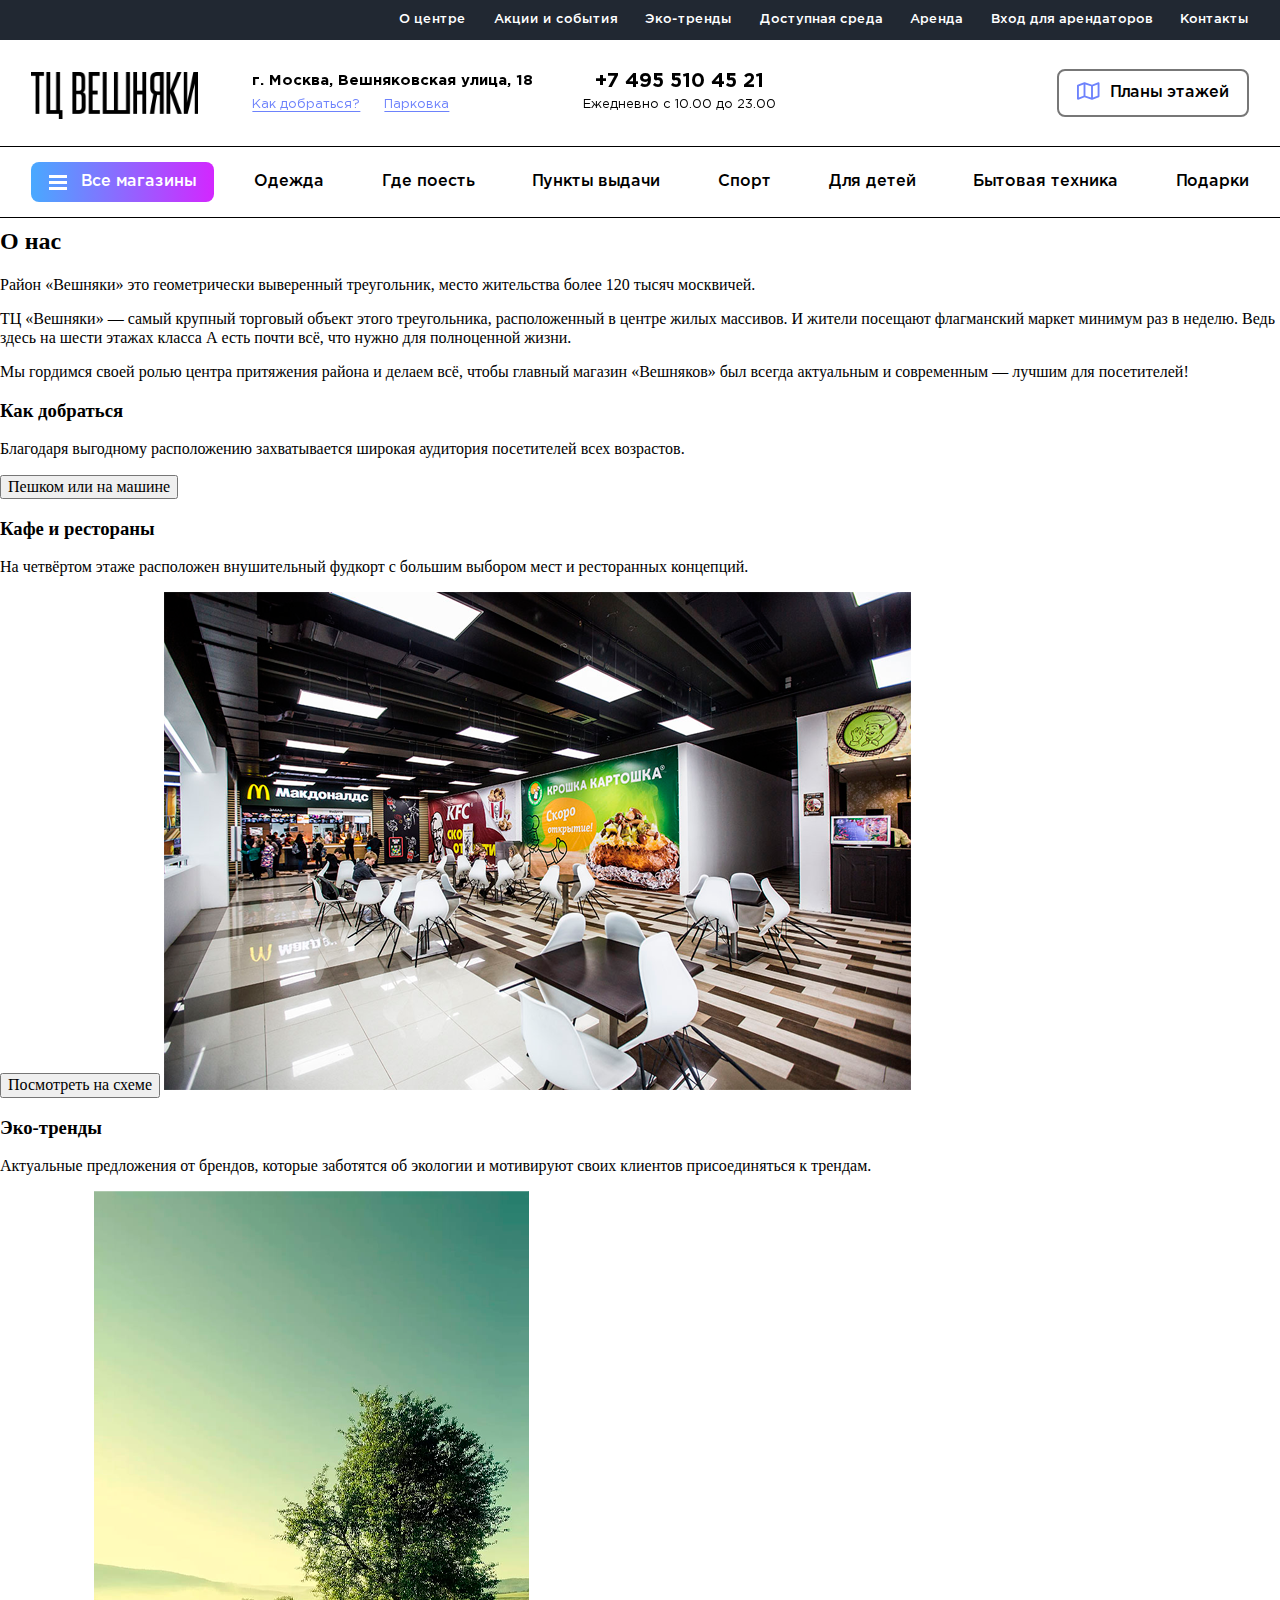
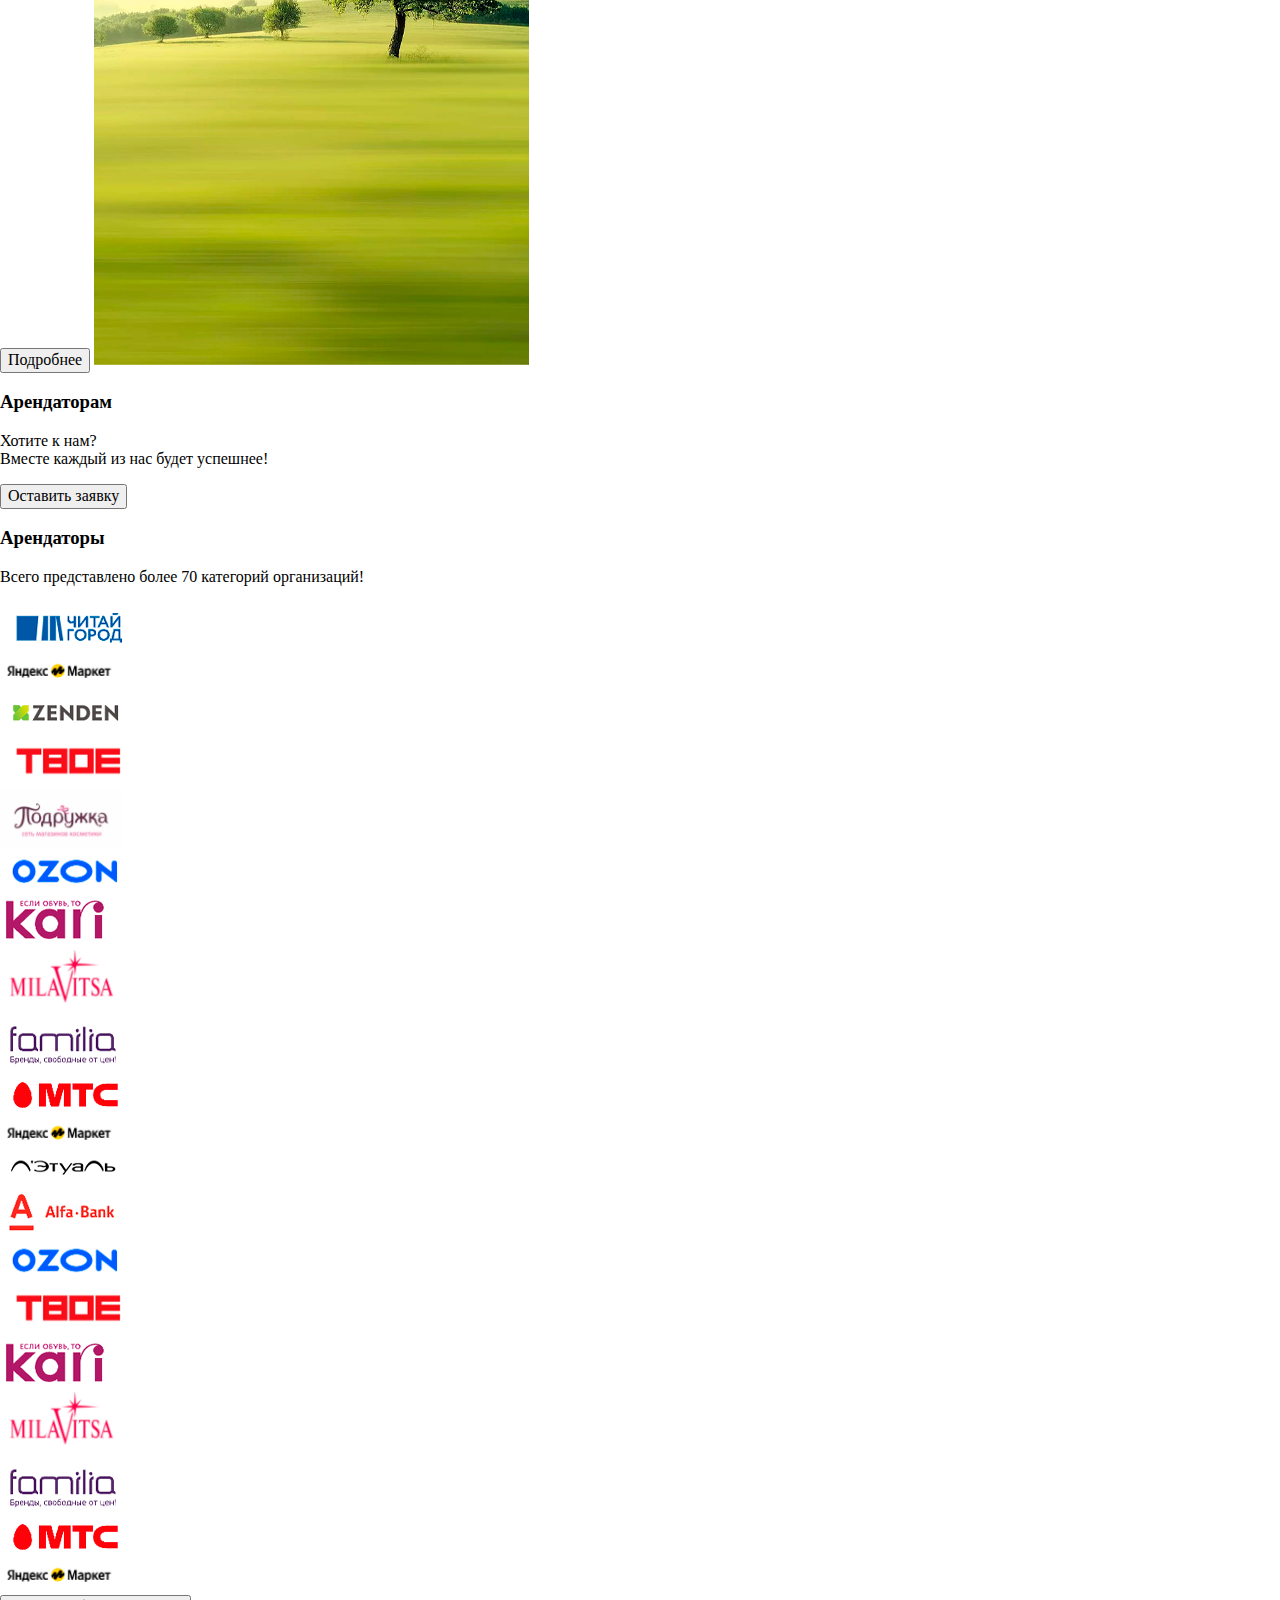
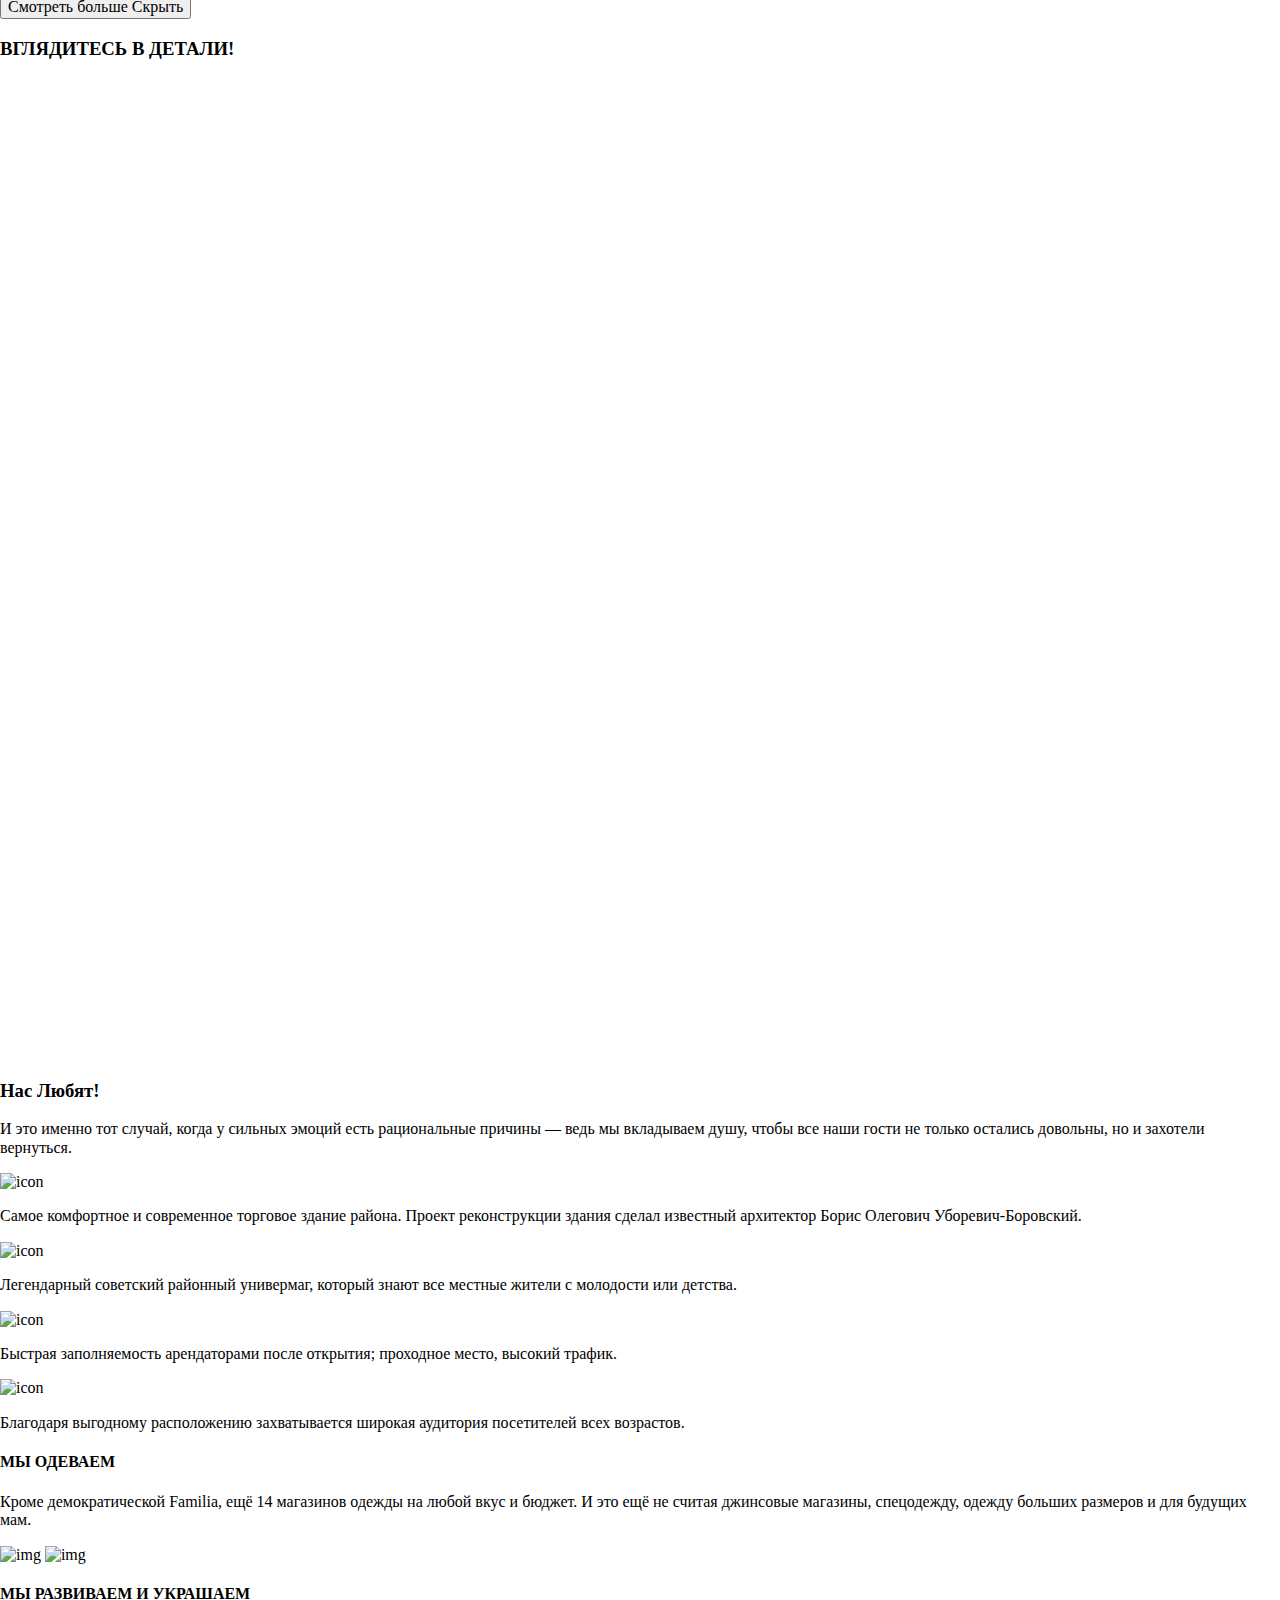
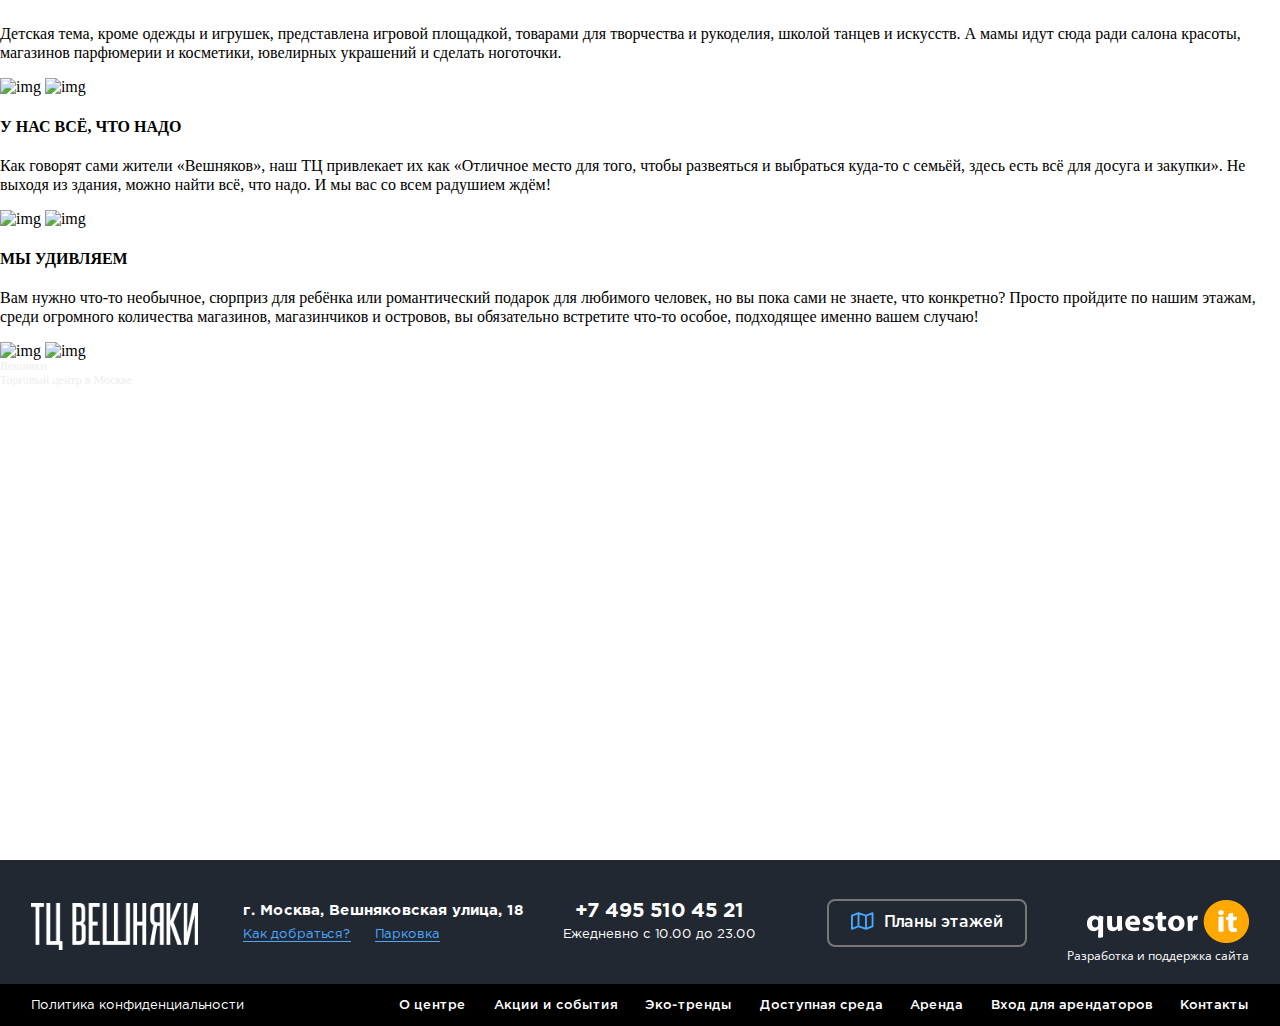
==== src/pages/about.html @ 081a8e0c "add pages" ====
<!DOCTYPE html>
<html lang="ru">
<head>
  <meta charset="UTF-8">
  <meta name="viewport" content="width=device-width, initial-scale=1.0">
  <link rel="stylesheet" type="text/css" href="../styles/about.css">
  <link rel="stylesheet" type="text/css" href="../styles/style.css">
  <link rel="stylesheet" type="text/css" href="../styles/header.css">
  <link rel="stylesheet" type="text/css" href="../styles/footer.css">
  <link rel="stylesheet" type="text/css" href="../fonts/fontAwesomeAll.min.css">
  <link rel="stylesheet" href="../libraries/swiper-bundle.min.css"/>

  <title>О центре</title>
</head>

<body>
  <header>
    <div class="header_top">
      <nav>
        <ul>
          <li><a href="#">О центре</a></li>
          <li><a href="#">Акции и события</a></li>
          <li><a href="#">Эко-тренды</a></li>
          <li><a href="#">Доступная среда</a></li>
          <li><a href="#">Аренда</a></li>
          <li><a href="#">Вход для арендаторов</a></li>
          <li><a href="#">Контакты</a></li>
        </ul>
      </nav>
    </div>
    <div class="header_mid">
      <div class="header_all header_all_fixed">
        <div class="menu_icon">
          <span></span>
          <span></span>
          <span></span>
        </div>
      </div>
      <div class="header_mid_info">
        <div class="header_logo">
          <a href="#">
            <img src="../images/logo.png" alt="logo">
          </a>
        </div>
        <div class="header_mid_center">
          <div class="header_address_container">
            <span>г. Москва, Вешняковская улица, 18</span>
            <div class="header_address_links">
              <a href="#">Как добраться?</a>
              <a href="#">Парковка</a>
            </div>
          </div>
          <div class="header_phone_number">
            <span>+7 495 510 45 21</span>
            <span>Ежедневно с 10.00 до 23.00</span>
          </div>
        </div>
      </div>
      <button class="floor_plan_button">
        <i class="fa-regular fa-map"></i>
        <span>Планы этажей</span>
      </button>

      <div class="header_mid_mobile_buttons">
        <a href="#"><i class="fa-regular fa-map mob_icon"></i></a>
        <a href="#"><i class="fas fa-map-marker-alt mob_icon"></i></a>
      </div>
    </div>
    <div class="header_bottom">
      <nav class="header_bottom_nav">
        <div class="header_all">
          <div class="menu_icon">
            <span></span>
            <span></span>
            <span></span>
          </div>
          <span>Все магазины</span>
        </div>
        <ul class="header_bottom_nav_list">
          <li class="header_bottom_nav_item" data-nav-item="clothes"><a href="#">Одежда</a></li>
          <li class="header_bottom_nav_item" data-nav-item="food"><a href="#">Где поесть</a></li>
          <li class="header_bottom_nav_item" data-nav-item="pickUpPoints"><a href="#">Пункты выдачи</a>
          </li>
          <li class="header_bottom_nav_item" data-nav-item="sport"><a href="#">Спорт</a></li>
          <li class="header_bottom_nav_item" data-nav-item="kids"><a href="#">Для детей</a></li>
          <li class="header_bottom_nav_item" data-nav-item="technics"><a href="#">Бытовая техника</a></li>
          <li class="header_bottom_nav_item" data-nav-item="gifts"><a href="#">Подарки</a></li>
        </ul>
      </nav>
    </div>
    <div class="drop_menu">
      <nav class="drop_menu_nav">
        <div class="drop_menu_content">
          <ul class="drop_menu_nav_list">
            <li class="drop_menu_categories">
              <span class="drop_menu_category_name"><a href="#">Одежда и обувь</a></span>
              <ul class="drop_menu_shops">
                <li class="drop_menu_shops_item" data-category="clothes"><a href="#">Этли</a></li>
                <li class="drop_menu_shops_item" data-category="clothes"><a href="#">Галина</a></li>
                <li class="drop_menu_shops_item" data-category="clothes"><a href="#">ТВОЕ</a></li>
                <li class="drop_menu_shops_item" data-category="clothes"><a href="#">Алана стили</a>
                </li>
                <li class="drop_menu_shops_item" data-category="clothes"><a href="#">БОКО стиль</a>
                </li>
                <li class="drop_menu_shops_item" data-category="clothes"><a href="#">Джинсовый
                  мир</a></li>
                <li class="drop_menu_shops_item" data-category="clothes"><a href="#">Zenden</a></li>
                <li class="drop_menu_shops_item" data-category="clothes"><a href="#">Башмаг</a></li>
                <li class="drop_menu_shops_item" data-category="clothes"><a href="#">Венеция</a>
                </li>
                <li class="drop_menu_shops_item" data-category="clothes"><a
                        href="#">Кожгалантарея</a></li>
                <li class="drop_menu_shops_item" data-category="clothes"><a href="#">Balaclan</a>
                </li>
                <li class="drop_menu_shops_item" data-category="clothes"><a href="#">RAW City</a>
                </li>
                <li class="drop_menu_shops_item" data-category="clothes"><a href="#">4 сезона</a>
                </li>
                <li class="drop_menu_shops_item" data-category="clothes"><a href="#">PISERRO</a>
                </li>
                <li class="drop_menu_shops_item" data-category="clothes"><a
                        href="#">Lingere-line</a></li>
                <li class="drop_menu_shops_item" data-category="clothes"><a href="#">KARI</a></li>
              </ul>
            </li>
            <li class="drop_menu_categories">
              <span class="drop_menu_category_name"><a href="#">Одежда и обувь</a></span>
              <ul class="drop_menu_shops">
                <li class="drop_menu_shops_item" data-category="food"><a href="#">Этли</a></li>
                <li class="drop_menu_shops_item" data-category="food"><a href="#">Галина</a></li>
                <li class="drop_menu_shops_item" data-category="food"><a href="#">ТВОЕ</a></li>
                <li class="drop_menu_shops_item" data-category="food"><a href="#">Алана стили</a>
                </li>
                <li class="drop_menu_shops_item" data-category="food"><a href="#">БОКО стиль</a>
                </li>
                <li class="drop_menu_shops_item" data-category="food"><a href="#">Джинсовый мир</a>
                </li>
                <li class="drop_menu_shops_item" data-category="food"><a href="#">4 сезона</a></li>
              </ul>
            </li>
            <li class="drop_menu_categories">
              <span class="drop_menu_category_name"><a href="#">Одежда и обувь</a></span>
              <ul class="drop_menu_shops">
                <li class="drop_menu_shops_item" data-category="pickUpPoints"><a href="#">Этли</a>
                </li>
                <li class="drop_menu_shops_item" data-category="pickUpPoints"><a href="#">Галина</a>
                </li>
                <li class="drop_menu_shops_item" data-category="pickUpPoints"><a href="#">ТВОЕ</a>
                </li>
                <li class="drop_menu_shops_item" data-category="pickUpPoints"><a href="#">Алана
                  стили</a></li>
                <li class="drop_menu_shops_item" data-category="pickUpPoints"><a href="#">БОКО
                  стиль</a></li>
                <li class="drop_menu_shops_item" data-category="pickUpPoints"><a href="#">Джинсовый
                  мир</a></li>
                <li class="drop_menu_shops_item" data-category="pickUpPoints"><a href="#">4
                  сезона</a></li>
              </ul>
            </li>
            <li class="drop_menu_categories">
              <span class="drop_menu_category_name"><a href="#">Одежда и обувь</a></span>
              <ul class="drop_menu_shops">
                <li class="drop_menu_shops_item" data-category="sport"><a href="#">Этли</a></li>
                <li class="drop_menu_shops_item" data-category="sport"><a href="#">Галина</a></li>
                <li class="drop_menu_shops_item" data-category="sport"><a href="#">ТВОЕ</a></li>
                <li class="drop_menu_shops_item" data-category="sport"><a href="#">Алана стили</a>
                </li>
                <li class="drop_menu_shops_item" data-category="sport"><a href="#">БОКО стиль</a>
                </li>
                <li class="drop_menu_shops_item" data-category="sport"><a href="#">Джинсовый мир</a>
                </li>
                <li class="drop_menu_shops_item" data-category="sport"><a href="#">4 сезона</a></li>
              </ul>
            </li>
            <li class="drop_menu_categories">
              <span class="drop_menu_category_name"><a href="#">Одежда и обувь</a></span>
              <ul class="drop_menu_shops">
                <li class="drop_menu_shops_item" data-category="kids"><a href="#">Этли</a></li>
                <li class="drop_menu_shops_item" data-category="kids"><a href="#">Галина</a></li>
                <li class="drop_menu_shops_item" data-category="kids"><a href="#">ТВОЕ</a></li>
                <li class="drop_menu_shops_item" data-category="kids"><a href="#">Алана стили</a>
                </li>
                <li class="drop_menu_shops_item" data-category="kids"><a href="#">БОКО стиль</a>
                </li>
                <li class="drop_menu_shops_item" data-category="kids"><a href="#">Джинсовый мир</a>
                </li>
                <li class="drop_menu_shops_item" data-category="kids"><a href="#">4 сезона</a></li>
              </ul>
            </li>
            <li class="drop_menu_categories">
              <span class="drop_menu_category_name"><a href="#">Одежда и обувь</a></span>
              <ul class="drop_menu_shops">
                <li class="drop_menu_shops_item" data-category="technics"><a href="#">Этли</a></li>
                <li class="drop_menu_shops_item" data-category="technics"><a href="#">Галина</a>
                </li>
                <li class="drop_menu_shops_item" data-category="technics"><a href="#">ТВОЕ</a></li>
                <li class="drop_menu_shops_item" data-category="technics"><a href="#">Алана
                  стили</a></li>
                <li class="drop_menu_shops_item" data-category="technics"><a href="#">БОКО стиль</a>
                </li>
                <li class="drop_menu_shops_item" data-category="technics"><a href="#">Джинсовый
                  мир</a></li>
                <li class="drop_menu_shops_item" data-category="technics"><a href="#">4 сезона</a>
                </li>
              </ul>
            </li>
            <li class="drop_menu_categories">
              <span class="drop_menu_category_name"><a href="#">Одежда и обувь</a></span>
              <ul class="drop_menu_shops">
                <li class="drop_menu_shops_item" data-category="gifts"><a href="#">Этли</a></li>
                <li class="drop_menu_shops_item" data-category="gifts"><a href="#">Галина</a></li>
                <li class="drop_menu_shops_item" data-category="gifts"><a href="#">ТВОЕ</a></li>
                <li class="drop_menu_shops_item" data-category="gifts"><a href="#">Алана стили</a>
                </li>
                <li class="drop_menu_shops_item" data-category="gifts"><a href="#">БОКО стиль</a>
                </li>
                <li class="drop_menu_shops_item" data-category="gifts"><a href="#">Джинсовый мир</a>
                </li>
                <li class="drop_menu_shops_item" data-category="gifts"><a href="#">4 сезона</a></li>
              </ul>
            </li>
            <li class="drop_menu_categories">
              <span class="drop_menu_category_name"><a href="#">Одежда и обувь</a></span>
              <ul class="drop_menu_shops">
                <li class="drop_menu_shops_item" data-category="technics"><a href="#">Этли</a></li>
                <li class="drop_menu_shops_item" data-category="technics"><a href="#">Галина</a>
                </li>
                <li class="drop_menu_shops_item" data-category="technics"><a href="#">ТВОЕ</a></li>
                <li class="drop_menu_shops_item" data-category="technics"><a href="#">Алана
                  стили</a></li>
                <li class="drop_menu_shops_item" data-category="technics"><a href="#">БОКО стиль</a>
                </li>
                <li class="drop_menu_shops_item" data-category="technics"><a href="#">Джинсовый
                  мир</a></li>
                <li class="drop_menu_shops_item" data-category="technics"><a href="#">4 сезона</a>
                </li>
              </ul>
            </li>
            <li class="drop_menu_categories">
              <span class="drop_menu_category_name"><a href="#">Одежда и обувь</a></span>
              <ul class="drop_menu_shops">
                <li class="drop_menu_shops_item" data-category="gifts"><a href="#">Этли</a></li>
                <li class="drop_menu_shops_item" data-category="gifts"><a href="#">Галина</a></li>
                <li class="drop_menu_shops_item" data-category="gifts"><a href="#">ТВОЕ</a></li>
                <li class="drop_menu_shops_item" data-category="gifts"><a href="#">Алана стили</a>
                </li>
                <li class="drop_menu_shops_item" data-category="gifts"><a href="#">БОКО стиль</a>
                </li>
                <li class="drop_menu_shops_item" data-category="gifts"><a href="#">Джинсовый мир</a>
                </li>
                <li class="drop_menu_shops_item" data-category="gifts"><a href="#">4 сезона</a></li>
              </ul>
            </li>
          </ul>
          <ul class="drop_menu_nav_list drop_menu_nav_selected"></ul>
        </div>
        <div class="drop_menu_bottom_nav_wrapper">
          <ul class="drop_menu_bottom_nav">
            <li><a href="#">О центре</a></li>
            <li><a href="#">Акции и события</a></li>
            <li><a href="#">Эко-тренды</a></li>
            <li><a href="#">Доступная среда</a></li>
            <li><a href="#">Арендаторам</a></li>
            <li><a href="#">Контакты</a></li>
          </ul>
        </div>
      </nav>
    </div>
    <div class="drop_menu_mobile">
      <nav>
        <div class="drop_menu_mobile_buttons">
          <button class="drop_menu_mobile_button">
            <i class="fa-regular fa-map button_icon"></i>
            <span>Планы <br> этажей</span>
          </button>
          <button class="drop_menu_mobile_button">
            <i class="fas fa-map-marker-alt button_icon"></i>
            <span>Как <br> добраться</span>
          </button>
        </div>
        <div class="drop_menu_mobile_shops">
          <ul>
            <li><a href="#">Одежда</a></li>
            <li><a href="#">Пункты выдачи</a></li>
            <li><a href="#">Кафе и продукты</a></li>
            <li><a href="#">Фудкорт</a></li>
            <li><a href="#">Для детей</a></li>
            <li><a href="#">Бытовая техника</a></li>
            <li><a href="#">Книги и подарки</a></li>
            <li><a href="#">Красота и здоровье</a></li>
            <li><a href="#">Прочее</a></li>
            <li><a href="#">Услуги</a></li>
          </ul>
        </div>
        <div class="drop_menu_mobile_info">
          <ul>
            <li><a href="#">О центре</a></li>
            <li><a href="#">Акции и события</a></li>
            <li><a href="#">Эко-тренды</a></li>
            <li><a href="#">Доступная среда</a></li>
            <li><a href="#">Арендаторам</a></li>
            <li><a href="#">Контакты</a></li>
          </ul>
        </div>
        <div class="drop_menu_mobile_phone">
          <div class="header_phone_number">
            <span>+7 495 510 45 21</span>
            <span>Ежедневно с 10.00 до 23.00</span>
          </div>
        </div>
      </nav>
    </div>
  </header>
  <main>
    <section class="about_center_section">
      <h1>О центре</h1>
      <div class="about_center_info">
        <div class="center_info_item">
          <span>6</span>
          <span>этажей</span>
        </div>
        <div class="center_info_item">
          <span>124</span>
          <span>торговые площадки</span>
        </div>
        <div class="center_info_item">
          <span>7</span>
          <span>минут ходьбы от метро</span>
        </div>
        <div class="center_info_item">
          <span>1000<span>м<sup>2</sup></span></span>
          <span>для спорта и фитнеса</span>
        </div>
        <div class="center_info_item">
          <span>8</span>
          <span>кафе на фудкорте</span>
        </div>
        <div class="center_info_item">
          <span>100+</span>
          <span>парковочных мест</span>
        </div>

      </div>
    </section>
    <section class="about_us_section">
        <div class="about_us_container">
          <div class="about_us_image_wrapper">
            <img src="../images/about/about.jpg" alt="TCImage">
            <div class="lines">
              <span></span>
              <span></span>
            </div>
          </div>
          <div class="about_us_text_wrapper">
            <h2>О нас</h2>
            <p>Район «Вешняки» это геометрически выверенный треугольник, место жительства более 120 тысяч москвичей.</p>
            <p>ТЦ «Вешняки» — самый крупный торговый объект этого треугольника, расположенный в центре жилых массивов. И жители посещают флагманский маркет минимум раз в неделю. Ведь здесь на шести этажах класса А есть почти всё, что нужно для полноценной жизни.</p>
            <p>Мы гордимся своей ролью центра притяжения района и делаем всё, чтобы главный магазин «Вешняков» был всегда актуальным и современным — лучшим для посетителей!</p>
          </div>

        </div>
    </section>
    <section class="pages_nav_section">
      <div class="pages_nav_item" onclick="window.location.href='#'" role="button">
        <h3>Как добраться</h3>
        <p>Благодаря выгодному расположению захватывается широкая аудитория посетителей всех возрастов.</p>
        <button class="pages_nav_item_button" onclick="window.location.href='#'">Пешком или на машине</button>
      </div>
      <div class="pages_nav_item light zoom_hover" onclick="window.location.href='#'" role="button">
        <h3>Кафе и рестораны</h3>
        <p>На четвёртом этаже расположен внушительный фудкорт с большим выбором мест и ресторанных концепций.</p>
        <button class="pages_nav_item_button light" onclick="window.location.href='#'">Посмотреть на схеме</button>
        <img src="../images/mainPage/caffe.png" alt="">
      </div>
      <div class="pages_nav_item light zoom_hover" onclick="window.location.href='#'" role="button">
        <h3>Эко-тренды</h3>
        <p>Актуальные предложения от брендов, которые заботятся об экологии и мотивируют своих клиентов присоединяться к трендам.</p>
        <button class="pages_nav_item_button light" onclick="window.location.href='#'">Подробнее</button>
        <img src="../images/mainPage/eco.png" alt="">
      </div>
      <div class="pages_nav_item light" onclick="window.location.href='#'" role="button">
        <h3>Арендаторам</h3>
        <p>Хотите к нам? <br> Вместе каждый из нас будет успешнее!</p>
        <button class="pages_nav_item_button light" onclick="window.location.href='#'">Оставить заявку</button>
      </div>
    </section>
    <section class="renters_section">
      <div class="renters_section_container">
        <h3>Арендаторы</h3>
        <p>Всего представлено более 70 категорий организаций!</p>
        <div class="renters_logo_container">
          <div class="renters_logo">
            <div class="renters_logo_item">
              <div class="renters_logo_wrapper">
                <img src="../images/brands/logoBrand1.png" alt="">
              </div>
            </div>
            <div class="renters_logo_item">
              <div class="renters_logo_wrapper">
                <img src="../images/brands/logoBrand10.png" alt="">
              </div>
            </div>
            <div class="renters_logo_item">
              <div class="renters_logo_wrapper">
                <img src="../images/brands/logoBrand2.png" alt="">
              </div>
            </div>
            <div class="renters_logo_item">
              <div class="renters_logo_wrapper">
                <img src="../images/brands/logoBrand3.png" alt="">
              </div>
            </div>
            <div class="renters_logo_item">
              <div class="renters_logo_wrapper">
                <img src="../images/brands/logoBrand4.png" alt="">
              </div>
            </div>
            <div class="renters_logo_item">
              <div class="renters_logo_wrapper">
                <img src="../images/brands/logoBrand5.png" alt="">
              </div>
            </div>
            <div class="renters_logo_item">
              <div class="renters_logo_wrapper">
                <img src="../images/brands/logoBrand6.png" alt="">
              </div>
            </div>
            <div class="renters_logo_item">
              <div class="renters_logo_wrapper">
                <img src="../images/brands/logoBrand7.png" alt="">
              </div>
            </div>
            <div class="renters_logo_item">
              <div class="renters_logo_wrapper">
                <img src="../images/brands/logoBrand8.png" alt="">
              </div>
            </div>
            <div class="renters_logo_item">
              <div class="renters_logo_wrapper">
                <img src="../images/brands/logoBrand9.png" alt="">
              </div>
            </div>
            <div class="renters_logo_item">
              <div class="renters_logo_wrapper">
                <img src="../images/brands/logoBrand10.png" alt="">
              </div>
            </div>
            <div class="renters_logo_item">
              <div class="renters_logo_wrapper">
                <img src="../images/brands/logoBrand11.png" alt="">
              </div>
            </div>
            <div class="renters_logo_item">
              <div class="renters_logo_wrapper">
                <img src="../images/brands/logoBrand12.png" alt="">
              </div>
            </div>
            <div class="renters_logo_item">
              <div class="renters_logo_wrapper">
                <img src="../images/brands/logoBrand5.png" alt="">
              </div>
            </div>
            <div class="renters_logo_item">
              <div class="renters_logo_wrapper">
                <img src="../images/brands/logoBrand3.png" alt="">
              </div>
            </div>
            <div class="renters_logo_item">
              <div class="renters_logo_wrapper">
                <img src="../images/brands/logoBrand6.png" alt="">
              </div>
            </div>
            <div class="renters_logo_item">
              <div class="renters_logo_wrapper">
                <img src="../images/brands/logoBrand7.png" alt="">
              </div>
            </div>
            <div class="renters_logo_item">
              <div class="renters_logo_wrapper">
                <img src="../images/brands/logoBrand8.png" alt="">
              </div>
            </div>
            <div class="renters_logo_item">
              <div class="renters_logo_wrapper">
                <img src="../images/brands/logoBrand9.png" alt="">
              </div>
            </div>
            <div class="renters_logo_item">
              <div class="renters_logo_wrapper">
                <img src="../images/brands/logoBrand10.png" alt="">
              </div>
            </div>

          </div>

        </div>
        <button class="see_all_button">
          <span>Смотреть больше</span>
          <span>Скрыть</span>
        </button>
      </div>
    </section>
    <section class="video_section">
      <div class="video_section_container">
        <h3>ВГЛЯДИТЕСЬ В ДЕТАЛИ!</h3>
        <div class="video_container">
          <svg xmlns="http://www.w3.org/2000/svg" viewBox="0 0 197 126.86">
            <defs>
              <style>.cls-1 {
                fill: #fff;
              }</style>
            </defs>
            <path class="cls-1"
                  d="M76,53.31a6.28,6.28,0,0,0,2.8-.9l1-.66a5.94,5.94,0,0,0,.85-0.66,8.85,8.85,0,0,0,1-1.19,5.63,5.63,0,0,1,.61-0.7c0.28-.33.93-1.07,1.09-1.31a0.34,0.34,0,0,0,0-.49c-0.28-.25-0.53-0.08-2,1.35a3.19,3.19,0,0,1-.41.33,1.83,1.83,0,0,0-.45.37A19.53,19.53,0,0,1,79,50.85l-0.45.33a3.73,3.73,0,0,1-1.82.61,1.51,1.51,0,0,1-.69-0.2,1.8,1.8,0,0,1-1-1.11l-0.16-.53a2.46,2.46,0,0,1-.16-1V48.06A1.49,1.49,0,0,1,75.63,47c0.85-.57.85-0.66,1.46-1.11a1.5,1.5,0,0,0,.45-0.41,2.64,2.64,0,0,1,.32-0.37,1.74,1.74,0,0,0,.61-0.7,5.49,5.49,0,0,0,1.26-2.13,5.4,5.4,0,0,0,.2-0.61l0.16-.74a3.72,3.72,0,0,0,.12-1,1.13,1.13,0,0,0-.16-0.86A5.43,5.43,0,0,0,78.79,38a1.61,1.61,0,0,0-.93-0.08,6.05,6.05,0,0,0-1.5.53,6.21,6.21,0,0,1-.77.33,4.6,4.6,0,0,0-1.5.9,1.75,1.75,0,0,0-.36.53,7.46,7.46,0,0,0-1.14,1.93,3.7,3.7,0,0,1-.28.57,6.71,6.71,0,0,0-.37.78,3.19,3.19,0,0,1-.28.66A9.36,9.36,0,0,0,71,46.59a9,9,0,0,0,.24,1.84,9.46,9.46,0,0,0,.65,2.29,8.37,8.37,0,0,0,.89,1.35,4.94,4.94,0,0,0,2.11,1.15A1.55,1.55,0,0,0,76,53.31Zm-0.2-8.15c-0.08,0-.08,0,0-0.45a4.73,4.73,0,0,1,.65-1.64,2.26,2.26,0,0,0,.45-1,1,1,0,0,1,.53-0.66,3.41,3.41,0,0,0,.93-0.94c0.24-.33.41-0.37,0.49-0.16a1.3,1.3,0,0,1,0,.49A2.52,2.52,0,0,1,78.47,42a6.52,6.52,0,0,1-1.34,1.93A8,8,0,0,1,75.75,45.15Z"></path>
            <path class="cls-1"
                  d="M93,55.81a1.5,1.5,0,0,0,1.7-.41,2.91,2.91,0,0,0,.93-1.72,3.26,3.26,0,0,1,.12-0.53,1.66,1.66,0,0,0,.12-0.61c0-.37.08-0.41,0.32-0.49a2.55,2.55,0,0,0,.57-0.41c0.2-.16.49-0.33,0.61-0.41A3.1,3.1,0,0,0,98,50.77a3.6,3.6,0,0,1,.49-0.41,5.85,5.85,0,0,0,1.1-1.15,4.66,4.66,0,0,0,.93-1.56c0-.29-0.12-0.33-0.41-0.16a3,3,0,0,0-.36.33l-0.69.61c-0.85.66-1.42,1.19-1.78,1.43a7,7,0,0,1-1.34.7,0.46,0.46,0,0,1-.08-0.49,3.92,3.92,0,0,0-.16-1.23,0.75,0.75,0,0,1,0-.41,3.24,3.24,0,0,0-.08-0.57,4.66,4.66,0,0,1-.12-0.74c0-.66-0.08-1-0.08-1.8a6.39,6.39,0,0,0-.08-1,3.24,3.24,0,0,1,0-1.15,1.7,1.7,0,0,0-.08-1,1.23,1.23,0,0,0-1-1,1.65,1.65,0,0,0-1,1.06,3.37,3.37,0,0,1-.16.57,2.22,2.22,0,0,0-.12.94,2.31,2.31,0,0,1,0,.82,1.71,1.71,0,0,0-.08,1c0,0.08,0,.37,0,0.61a5,5,0,0,0,.12.82L93,47.41l-1.26,2a1.84,1.84,0,0,1-.81.82c-0.24,0-.41-0.61-0.32-1.56A21,21,0,0,1,90.84,46,8.76,8.76,0,0,0,91,44.25a8.26,8.26,0,0,1-.08-1.47,1.65,1.65,0,0,0-.69-1.43,0.6,0.6,0,0,0-.69,0,2.54,2.54,0,0,0-1.05,2,4.84,4.84,0,0,1-.2.82,4.34,4.34,0,0,0-.2,1.39,3.31,3.31,0,0,1-.53,1.84c-0.08.12-.2,0.37-0.28,0.53a2.23,2.23,0,0,1-.24.45,1.78,1.78,0,0,0-.16.29,3.59,3.59,0,0,1-.77,1.07L85.77,50c-0.16.29-.2,0.16-0.12-0.25a1.54,1.54,0,0,0,0-.74,3.33,3.33,0,0,1-.08-1.23,6.23,6.23,0,0,1,.2-1.68c0.2-.53.41-2.87,0.65-3.56a2,2,0,0,0,.08-1A1.62,1.62,0,0,0,86,40.24a1.2,1.2,0,0,0-1-.2,2.12,2.12,0,0,0-.49.29,4.57,4.57,0,0,0-1.05,1.84,2.76,2.76,0,0,1-.28.74,6.52,6.52,0,0,0-.53,2.62,11.52,11.52,0,0,0-.08,1.8,2.18,2.18,0,0,1,0,.49A2.28,2.28,0,0,0,82.94,49a3.16,3.16,0,0,1,.28.7,3.57,3.57,0,0,0,.69,1.35,1.63,1.63,0,0,0,1.14.7,0.78,0.78,0,0,0,.73-0.08,1.91,1.91,0,0,0,1-.66c0.08-.2.65-1.35,0.85-1.84l0.24-.53c0.16-.29.16-0.29,0.24,0.2a2.64,2.64,0,0,0,.28.66,7.41,7.41,0,0,1,.41.74,4.1,4.1,0,0,0,1.14,1.35,1,1,0,0,0,1,0,1.63,1.63,0,0,0,1-.9c0.32-.61.61-1,1-1.76,0.24-.49.36-0.57,0.41-0.29l0.2,0.57c0.65,1.93.73,2.29,0.53,2.38a1.49,1.49,0,0,0-.65.53,1.1,1.1,0,0,1-.28.33,1.92,1.92,0,0,0-.73,1.06,1.83,1.83,0,0,0-.12,1.35A1.1,1.1,0,0,0,93,55.81Zm0.37-1.11c-0.16,0-.12-0.29.12-0.7a3,3,0,0,1,.73-0.82,0.4,0.4,0,0,1,0,.33A1.2,1.2,0,0,1,93.36,54.7Z"></path>
            <path class="cls-1"
                  d="M106.86,34a0.55,0.55,0,0,0-.16.61,0.57,0.57,0,0,1,0,.37,0.73,0.73,0,0,0,.28.82,0.93,0.93,0,0,0,.73.33,3.52,3.52,0,0,0,1-.61,0.64,0.64,0,0,0,.2-0.33,1.22,1.22,0,0,0-.08-0.9,0.84,0.84,0,0,0-.61-0.74A4.57,4.57,0,0,0,106.86,34Zm-2.11,2.09a0.61,0.61,0,0,0,.53-0.33,0.39,0.39,0,0,1,.28-0.29,0.74,0.74,0,0,0,.37-0.78,1,1,0,0,0-.32-0.74,5.07,5.07,0,0,0-1.14-.29,0.54,0.54,0,0,0-.36.08,1,1,0,0,0-.57.7,1,1,0,0,0-.08,1A3.88,3.88,0,0,0,104.75,36.06Zm-0.08,17.25a6.28,6.28,0,0,0,2.8-.9l1-.66a5.93,5.93,0,0,0,.85-0.66,8.84,8.84,0,0,0,1-1.19,5.66,5.66,0,0,1,.61-0.7c0.28-.33.93-1.07,1.1-1.31a0.34,0.34,0,0,0,0-.49c-0.28-.25-0.53-0.08-2,1.35a3.15,3.15,0,0,1-.41.33,1.85,1.85,0,0,0-.45.37,19.59,19.59,0,0,1-1.54,1.39l-0.45.33a3.73,3.73,0,0,1-1.82.61,1.51,1.51,0,0,1-.69-0.2,1.8,1.8,0,0,1-1-1.11l-0.16-.53a2.48,2.48,0,0,1-.16-1V48.06a1.5,1.5,0,0,1,.93-1.07c0.85-.57.85-0.66,1.46-1.11a1.5,1.5,0,0,0,.45-0.41,2.67,2.67,0,0,1,.32-0.37,1.74,1.74,0,0,0,.61-0.7,5.5,5.5,0,0,0,1.26-2.13,5.42,5.42,0,0,0,.2-0.61l0.16-.74a3.73,3.73,0,0,0,.12-1,1.14,1.14,0,0,0-.16-0.86A5.43,5.43,0,0,0,107.51,38a1.61,1.61,0,0,0-.93-0.08,6,6,0,0,0-1.5.53,6.21,6.21,0,0,1-.77.33,4.6,4.6,0,0,0-1.5.9,1.74,1.74,0,0,0-.37.53,7.46,7.46,0,0,0-1.14,1.93,3.62,3.62,0,0,1-.28.57,7,7,0,0,0-.36.78,3.16,3.16,0,0,1-.28.66,9.35,9.35,0,0,0-.65,2.46,9,9,0,0,0,.24,1.84,9.47,9.47,0,0,0,.65,2.29,8.4,8.4,0,0,0,.89,1.35,4.94,4.94,0,0,0,2.11,1.15A1.55,1.55,0,0,0,104.67,53.31Zm-0.2-8.15c-0.08,0-.08,0,0-0.45a4.75,4.75,0,0,1,.65-1.64,2.26,2.26,0,0,0,.45-1,1,1,0,0,1,.53-0.66,3.41,3.41,0,0,0,.93-0.94c0.24-.33.4-0.37,0.49-0.16a1.31,1.31,0,0,1,0,.49,2.53,2.53,0,0,1-.4,1.15,6.51,6.51,0,0,1-1.34,1.93A7.93,7.93,0,0,1,104.46,45.15Z"></path>
            <path class="cls-1"
                  d="M130.81,52.73a1.35,1.35,0,0,0,1.26,0,7.65,7.65,0,0,0,1.82-1.23,6.87,6.87,0,0,0,1.5-1.76l0.28-.49a9.28,9.28,0,0,0,.73-1.6c0-.29-0.2-0.41-0.61-0.41a4.17,4.17,0,0,0-1.14,1.52l-0.16.53s-0.53.66-1.18,1.39a4,4,0,0,1-1.42,1,0.79,0.79,0,0,1-.45-0.45c0-.08,0-0.49-0.12-0.9L131.09,49a9.1,9.1,0,0,1-.12-2,5.59,5.59,0,0,0-.16-2,8.13,8.13,0,0,1-.24-1.35,2.32,2.32,0,0,0-.65-1.56,1.4,1.4,0,0,0-1.42-.33,2.47,2.47,0,0,0-.49.2,1.52,1.52,0,0,0-.65,1.11,3.12,3.12,0,0,1-.57.9,13.6,13.6,0,0,0-.81,2,25.58,25.58,0,0,1-1.14,3.2,5.83,5.83,0,0,1-1,1.64c-0.32.25-.53,0.33-0.61,0.12a5.45,5.45,0,0,1-.12-1.56,1.56,1.56,0,0,0-1.34-2,1.35,1.35,0,0,0-.89.45,6.2,6.2,0,0,0-.37.66,1.83,1.83,0,0,0,0,1.93,3.29,3.29,0,0,0,.77,1.31,8.93,8.93,0,0,0,1.18.66,2.26,2.26,0,0,0,1.14-.12,2.18,2.18,0,0,0,1.18-.86A7.83,7.83,0,0,0,126,49l0.24-.49c0-.16.53-1.64,0.77-2.5a16,16,0,0,1,.69-1.76,0.29,0.29,0,0,1,.16-0.2,5,5,0,0,1,.16,1.35,29.22,29.22,0,0,0,.16,3.4,3.13,3.13,0,0,1,.2.78,2.42,2.42,0,0,0,.37,1.19,0.89,0.89,0,0,0,.12.2,4.48,4.48,0,0,0,.32.66A2.69,2.69,0,0,0,130.81,52.73Z"></path>
            <path class="cls-1"
                  d="M138.76,63.92a3.81,3.81,0,0,0,1.95-.08,8.16,8.16,0,0,0,1.79-1.35,7.15,7.15,0,0,1,.57-0.57,5.82,5.82,0,0,0,1.22-1.84,7.16,7.16,0,0,1,.37-0.82A6.42,6.42,0,0,0,145,58.3a3.69,3.69,0,0,1,.24-0.86,9.4,9.4,0,0,0,.24-2.42,2,2,0,0,1,.12-0.74,1.49,1.49,0,0,0,0-.86,1.26,1.26,0,0,1,0-.66,8.62,8.62,0,0,1,1.13-1.27c2.64-2.7,3.08-3.2,3.08-3.6a0.4,0.4,0,0,0-.37-0.41,1,1,0,0,0-.45.25l-0.53.37c-0.28.2-2,1.84-2.51,2.33a0.27,0.27,0,1,1-.53-0.08,0.83,0.83,0,0,1,0-.61,2.16,2.16,0,0,0,0-.49,16.37,16.37,0,0,0-.28-1.88,3,3,0,0,1-.2-1.64,0.77,0.77,0,0,0-.08-0.61l-0.2-.57a1.13,1.13,0,0,0-.53-0.74,0.73,0.73,0,0,0-.81,0,1.87,1.87,0,0,0-.53,1.15,7.76,7.76,0,0,1-.24.74,2,2,0,0,0-.2.82,1.69,1.69,0,0,1-.24,1,9.41,9.41,0,0,1-.77,1.35l-0.24.49c-0.2.29-.37,0.53-1.14,1.52a2.7,2.7,0,0,1-.89.66c-0.16,0-.24-0.53-0.24-1.35a2,2,0,0,1,.16-1.07,3.7,3.7,0,0,0,.2-1.72,9.69,9.69,0,0,1,.16-2,5.7,5.7,0,0,0,.16-1.93c0-1.39,0-1.47-.28-1.84A1,1,0,0,0,138,41.3a1.45,1.45,0,0,0-.61.61,0.88,0.88,0,0,1-.24.29,2.36,2.36,0,0,0-.49.9,3.16,3.16,0,0,1-.28.66c-0.08.2-.16,0.53-0.24,0.74S136,45,136,45.2a3.47,3.47,0,0,0-.16.7,4.52,4.52,0,0,1-.12.78,9.37,9.37,0,0,0-.08,1.43,6,6,0,0,0,.12,1.56L136,50.52a3.66,3.66,0,0,0,1.42,2.17,3,3,0,0,0,1.46.29c0.81-.16,1.87-1.27,2.76-2.91l0.24-.41a2.87,2.87,0,0,1,.28,1,4.91,4.91,0,0,1-.12.57,2.27,2.27,0,0,0,0,1.47,1.94,1.94,0,0,1,.08,1.06,2,2,0,0,1-.73,1.43,3.46,3.46,0,0,0-.45.53c-0.12.2-.57,0.78-0.93,1.27a12.83,12.83,0,0,0-.77,1.07,0.94,0.94,0,0,0-.28.41,6.87,6.87,0,0,1-.57,1,7.71,7.71,0,0,0-.89,1.84,3.65,3.65,0,0,0-.08.82,1.19,1.19,0,0,0,.45,1.23A1.29,1.29,0,0,0,138.76,63.92Zm0.08-1.56c-0.2-.12-0.24-0.16-0.28-0.66a2.8,2.8,0,0,1,.37-1.43c0.08-.2.2-0.33,0.2-0.37a0.44,0.44,0,0,0,.12-0.25,1.07,1.07,0,0,1,.2-0.37,1.07,1.07,0,0,0,.2-0.37c0.08-.08.2-0.29,0.28-0.37l0.37-.45c0.12-.16.49-0.57,0.81-0.94a3.79,3.79,0,0,1,.93-0.94,1.47,1.47,0,0,1,.16.49,1.17,1.17,0,0,1,0,.86,1.24,1.24,0,0,0-.08.78A1.32,1.32,0,0,1,142,59l-0.12.49a1.77,1.77,0,0,1-.2.49l-0.28.49a9.91,9.91,0,0,1-1.22,1.6,3.93,3.93,0,0,1-.69.29A0.71,0.71,0,0,1,138.84,62.36Z"></path>
            <path class="cls-1"
                  d="M154.18,57.4a3.42,3.42,0,0,0,1.74-.29,1.68,1.68,0,0,1,.45-0.2,4.57,4.57,0,0,0,1.7-1.23A5.7,5.7,0,0,0,159.53,54l0.65-1a32.37,32.37,0,0,0,2.19-3.81,2.8,2.8,0,0,1,.24-0.49,0.72,0.72,0,0,0,.12-0.29L162.9,48c0.12-.41.12-0.41,0-0.53a0.46,0.46,0,0,0-.65.08c-0.2.25-.57,0.82-1,1.47-0.16.25-.32,0.53-0.36,0.57a11.38,11.38,0,0,0-.77,1.15,8.56,8.56,0,0,1-1,1.39c-0.12.12-.24,0.33-0.32,0.41a2.56,2.56,0,0,1-.61.82,2.19,2.19,0,0,0-.36.49,3.28,3.28,0,0,1-.85.82,6.88,6.88,0,0,1-1.58,1,1.12,1.12,0,0,1-.89,0,0.76,0.76,0,0,1-.45-0.61,3.26,3.26,0,0,0-.16-0.37,0.68,0.68,0,0,1,0-.57,4.45,4.45,0,0,0,0-.74,4,4,0,0,1,.24-1.68,7,7,0,0,0,.24-1,12.16,12.16,0,0,1,.85-2.74,2.37,2.37,0,0,0,.28-0.66,1.43,1.43,0,0,1,.12-0.53,4,4,0,0,0,.45-1.35,4.23,4.23,0,0,1,.08-0.61,1.41,1.41,0,0,0,0-.7,1.27,1.27,0,0,0-1.05-.94,1,1,0,0,0-.93,0,1.85,1.85,0,0,0-.53.33c-0.36.41-.61,0.45-1.86,0.45a9.17,9.17,0,0,0-1.26,0l-0.57.12a1.46,1.46,0,0,0-1.34,1.23,1.16,1.16,0,0,0,0,1.11,0.74,0.74,0,0,0,.73.41,1.15,1.15,0,0,0,.73-0.9c0.24-.7.2-0.7,1.18-0.78a9.47,9.47,0,0,0,1.74-.33c0.08,0,.16,0,0.16,0l-0.2.49c-0.12.25-.24,0.61-0.32,0.82l-0.2.66a6.91,6.91,0,0,0-.45,1.8,2.6,2.6,0,0,1-.28.9,3,3,0,0,0-.24,1.15,2.39,2.39,0,0,1-.16.86,1.23,1.23,0,0,0,0,.86,5,5,0,0,1,.12,1.23,2.88,2.88,0,0,0,.16,1.47,3.56,3.56,0,0,0,.2.41l0.2,0.33A3.33,3.33,0,0,0,154.18,57.4Z"></path>
            <path class="cls-1"
                  d="M176,55.52a3.82,3.82,0,0,0,1-.29,4.7,4.7,0,0,0,1.18-1.31,6.92,6.92,0,0,0,.81-1.68c0-.2.61-1.76,0.73-2.09a15.05,15.05,0,0,0,.53-1.43,1.68,1.68,0,0,1,.12-0.41,1.26,1.26,0,0,0,.08-0.45c0-.33,0-0.49-0.2-0.49a0.42,0.42,0,0,0-.32.25s-0.12.29-.32,0.82a1.12,1.12,0,0,0-.12.33,0.76,0.76,0,0,1-.08.29l-0.2.53c-0.2.53-.69,1.64-1,2.33-0.08.2-.24,0.53-0.32,0.7l-0.16.29a2.52,2.52,0,0,1-.28.49,3,3,0,0,1-1,1,0.5,0.5,0,0,1-.61-0.33,5.13,5.13,0,0,1,0-1.72q0.06-1.47.12-1.84c0.16-.7,0-1.52.16-2a2.07,2.07,0,0,0,.08-0.78,1.89,1.89,0,0,1,.12-0.82,1.21,1.21,0,0,0,.12-0.74,2.79,2.79,0,0,1,.12-1.43,1,1,0,0,0,0-.7,1.48,1.48,0,0,0-1.18-1.35,2,2,0,0,0-1.3,1.43,1.94,1.94,0,0,0-.24,1.11,2,2,0,0,1-.16.94c-0.08.2-.16,0.53-0.24,0.74a5.5,5.5,0,0,1-.37,1.27c-0.37.86-.45,1.47-0.93,2.42l-0.2.53a4.19,4.19,0,0,1-.2.49c-0.32.49-.73,1.19-0.77,1.19a1,1,0,0,1-.12-0.41,1.91,1.91,0,0,1,0-.82,19.18,19.18,0,0,0-.08-2.66,11.54,11.54,0,0,1,0-2.62,6.38,6.38,0,0,0,0-1.27,1.89,1.89,0,0,0-.53-1.52,0.9,0.9,0,0,0-1.22-.25,1,1,0,0,0-.61.74c0,0.16-.08.45-0.16,0.7a5.39,5.39,0,0,0-.2.86,4,4,0,0,1-.2.82,1.19,1.19,0,0,0-.2.41,0.79,0.79,0,0,1-.12.37l-0.24.57a2.18,2.18,0,0,1-.16.41,3.63,3.63,0,0,0-.12.37,2.8,2.8,0,0,1-.24.49,2.49,2.49,0,0,0-.24.45,8.67,8.67,0,0,1-.45.9c-0.65,1.06-.77,1.19-0.81.9a17.5,17.5,0,0,1,.12-3.15,16.34,16.34,0,0,0,.12-2.33,1.75,1.75,0,0,1,.08-0.94,1.48,1.48,0,0,0,0-1.31,1.62,1.62,0,0,0-1.22-1.39,0.9,0.9,0,0,0-.57.12,2,2,0,0,0-.81,1.07l-0.28.7a2.54,2.54,0,0,0-.24,1,4.48,4.48,0,0,1-.16.94,4.24,4.24,0,0,0-.08,1.84,6.55,6.55,0,0,0,.12,2,3.12,3.12,0,0,1,0,1.23l0.4,0.82A4.41,4.41,0,0,0,164,53.51a1.26,1.26,0,0,0,.93.12,3.84,3.84,0,0,0,1.95-2,18.83,18.83,0,0,0,.73-1.88l0.16-.45c0.08-.12.08-0.12,0.2,0.25a4.81,4.81,0,0,1,.24,1.39,2.53,2.53,0,0,0,.08.61,1.74,1.74,0,0,1,.08.45,6.72,6.72,0,0,0,1.34,2.46,1,1,0,0,0,1.18.37,1.63,1.63,0,0,0,.77-0.53,4.74,4.74,0,0,0,.57-0.78l0.28-.57a15.13,15.13,0,0,0,.49-1.43l0.12-.41q0.12-.49.24-0.37l0.24,1.15a5.87,5.87,0,0,0,.89,2.58,2.07,2.07,0,0,1,.32.49,1,1,0,0,0,.53.41A1.06,1.06,0,0,0,176,55.52Z"></path>
            <path class="cls-1"
                  d="M184.59,53.31a6.29,6.29,0,0,0,2.8-.9l1-.66a5.93,5.93,0,0,0,.85-0.66,8.76,8.76,0,0,0,1-1.19,5.57,5.57,0,0,1,.61-0.7c0.28-.33.93-1.07,1.09-1.31a0.34,0.34,0,0,0,0-.49c-0.28-.25-0.53-0.08-2,1.35a3.15,3.15,0,0,1-.41.33,1.85,1.85,0,0,0-.45.37,19.4,19.4,0,0,1-1.54,1.39l-0.45.33a3.73,3.73,0,0,1-1.82.61,1.51,1.51,0,0,1-.69-0.2,1.8,1.8,0,0,1-1-1.11l-0.16-.53a2.48,2.48,0,0,1-.16-1V48.06a1.5,1.5,0,0,1,.93-1.07c0.85-.57.85-0.66,1.46-1.11a1.5,1.5,0,0,0,.45-0.41,2.67,2.67,0,0,1,.32-0.37,1.74,1.74,0,0,0,.61-0.7,5.5,5.5,0,0,0,1.26-2.13,5.6,5.6,0,0,0,.2-0.61l0.16-.74a3.73,3.73,0,0,0,.12-1,1.14,1.14,0,0,0-.16-0.86A5.43,5.43,0,0,0,187.42,38a1.61,1.61,0,0,0-.93-0.08,6,6,0,0,0-1.5.53,6.21,6.21,0,0,1-.77.33,4.6,4.6,0,0,0-1.5.9,1.74,1.74,0,0,0-.37.53,7.46,7.46,0,0,0-1.14,1.93,3.69,3.69,0,0,1-.28.57,6.64,6.64,0,0,0-.37.78,3.22,3.22,0,0,1-.28.66,9.33,9.33,0,0,0-.65,2.46,8.93,8.93,0,0,0,.24,1.84,9.47,9.47,0,0,0,.65,2.29,8.4,8.4,0,0,0,.89,1.35,4.94,4.94,0,0,0,2.11,1.15A1.55,1.55,0,0,0,184.59,53.31Zm-0.2-8.15c-0.08,0-.08,0,0-0.45a4.75,4.75,0,0,1,.65-1.64,2.26,2.26,0,0,0,.45-1,1,1,0,0,1,.53-0.66,3.4,3.4,0,0,0,.93-0.94c0.24-.33.41-0.37,0.49-0.16a1.31,1.31,0,0,1,0,.49,2.53,2.53,0,0,1-.4,1.15,6.51,6.51,0,0,1-1.34,1.93A8,8,0,0,1,184.38,45.15Z"></path>
            <path class="cls-1"
                  d="M195.22,49.91a3.14,3.14,0,0,0,.4-1.56,2.91,2.91,0,0,1,.45-1.64,3,3,0,0,0,.41-1.76,9.87,9.87,0,0,1,0-1.15,12,12,0,0,0,0-1.76,3.94,3.94,0,0,1,.08-1.68,3.36,3.36,0,0,0,.12-1.35,5.15,5.15,0,0,1,.12-1.39,19.26,19.26,0,0,0,.12-3.73,4.19,4.19,0,0,1-.08-0.66,1.25,1.25,0,0,0-.81-1.15,1.35,1.35,0,0,0-1.05,0,2.46,2.46,0,0,0-1,1.31,3.77,3.77,0,0,0-.36,1.64,2.83,2.83,0,0,1-.2,1,2.22,2.22,0,0,0,0,1.35,1.94,1.94,0,0,1-.12,1.39,2.21,2.21,0,0,0-.12.94,4.17,4.17,0,0,1-.12,1,3.59,3.59,0,0,0-.08,1.84,17.29,17.29,0,0,1,.2,2,5.46,5.46,0,0,0,.24,1.84c0.32,1.11,0,.9.36,1.76a2.58,2.58,0,0,1,.16.57,2.25,2.25,0,0,0,.37,1.15A0.64,0.64,0,0,0,195.22,49.91Zm-0.89,5.16L195,55a0.82,0.82,0,0,0,.89-0.45,1.1,1.1,0,0,0,0-.86,4,4,0,0,0-.16-0.78,2,2,0,0,0-.69-0.82,1.51,1.51,0,0,0-.93-0.08,1.24,1.24,0,0,0-.61.74,6.27,6.27,0,0,0,0,1,1.61,1.61,0,0,0,.12,1A0.66,0.66,0,0,0,194.32,55.07Z"></path>
            <path class="cls-1"
                  d="M6.53,25.95c1.13,0,1.3,0,1.78-.37a6.51,6.51,0,0,0,2.1-2.6,5.44,5.44,0,0,1,.28-0.73,4.87,4.87,0,0,0,.36-1.79,2.27,2.27,0,0,1,.12-0.61,3.49,3.49,0,0,0,.2-0.94,4.32,4.32,0,0,1,.12-0.81,3,3,0,0,0,.08-1.18,3.12,3.12,0,0,0-.2-1.34,1.67,1.67,0,0,0-.61-1.06,0.49,0.49,0,0,0-.65,0c-0.65.41,0.12,0.57-.45,3.5a7.49,7.49,0,0,1-.36,1.5,2,2,0,0,0-.2.53,6,6,0,0,1-.32,1.18,1.29,1.29,0,0,0-.16.45,1.93,1.93,0,0,1-.61.85,4.11,4.11,0,0,1-.57.53,1.18,1.18,0,0,1-.73-0.69,2.36,2.36,0,0,1-.4-0.77,3,3,0,0,0-.45-1A6.1,6.1,0,0,1,5.08,18,2.52,2.52,0,0,1,5,16.6a8.21,8.21,0,0,0,.12-2,5,5,0,0,1,.16-2.11,3.78,3.78,0,0,0,.16-1,4.82,4.82,0,0,1,.16-0.81l0.12-.57A4.56,4.56,0,0,1,6,9.36a3.21,3.21,0,0,0,.36-0.89,2.79,2.79,0,0,1,.16-0.53,1.39,1.39,0,0,1,.85-0.28c0.73,0,1.7,1.22,2.06,2.64a1.8,1.8,0,0,0,.4.89,0.38,0.38,0,0,0,.49.08,0.5,0.5,0,0,0,.32-0.41c0.2-.37.16-0.33,0.16-2.4C10.74,8.18,10.26,7,10.14,6.8a1,1,0,0,1-.2-0.41,1,1,0,0,0-.32-0.49L9,5.38a2.23,2.23,0,0,0-1.34-.73A2.63,2.63,0,0,0,6,4.52a5.48,5.48,0,0,0-1.9.73A2.48,2.48,0,0,0,2.73,6.68a4.84,4.84,0,0,1-.36.61,2.32,2.32,0,0,0-.61,1.22,2.52,2.52,0,0,1-.28.77,8.86,8.86,0,0,0-.4,1.14L0.7,11.68a5,5,0,0,0-.16.94,3.64,3.64,0,0,1-.24.81A5.37,5.37,0,0,0,.1,15L0,16.52a2.74,2.74,0,0,0,.12,1.14L0.3,18.51a3.47,3.47,0,0,0,.49,1.18,4.61,4.61,0,0,1,.36.81,3.89,3.89,0,0,0,.49,1.34c0.49,0.94.24,1.06,1,1.71a3.23,3.23,0,0,1,.57.73,1.84,1.84,0,0,0,1,.85,6,6,0,0,1,.53.33C5.2,25.87,5.36,25.91,6.53,25.95Z"></path>
            <path class="cls-1"
                  d="M17,24.57a4.63,4.63,0,0,0,.85-0.08l0.49-.08a3.32,3.32,0,0,0,1.13-.65,7.06,7.06,0,0,0,1.21-1.54,16.07,16.07,0,0,0,1-2.56,7.35,7.35,0,0,0,.2-0.77L22,18.18A9.86,9.86,0,0,0,22,16.07a5.8,5.8,0,0,0-.53-2,3.85,3.85,0,0,1-.16-0.41,2.42,2.42,0,0,0-.2-0.49,2.89,2.89,0,0,0-1.66-1.34,0.27,0.27,0,0,1-.2-0.16,1.63,1.63,0,0,0-.65-0.94L18,10.26a2.16,2.16,0,0,0-1.34,0l-0.77.2a1.21,1.21,0,0,0-.69.41A6.28,6.28,0,0,0,14,12.53c-0.12.24-.36,0.61-0.49,0.81A5,5,0,0,0,12.61,15a3.77,3.77,0,0,0-.2,1.54,13.64,13.64,0,0,0,.24,3l0.12,0.93A9.2,9.2,0,0,0,14,22.62c0.77,1.22,1,1.46,1.9,1.75A2.72,2.72,0,0,0,17,24.57Zm0.89-2.64a0.68,0.68,0,0,1-.36-0.28l-0.24-.24-0.12-.81c0-.53-0.08-1.06-0.08-1.54a9.62,9.62,0,0,0,0-1.18A1.27,1.27,0,0,1,17.15,17a5.8,5.8,0,0,0,.2-0.89,2.93,2.93,0,0,1,.49-1.26,3.7,3.7,0,0,0,.49-1.26c0-.53.12-0.53,0.32-0.08L18.89,14a5.52,5.52,0,0,1,.57,1.18l0.16,0.73a3.71,3.71,0,0,1,.16,1.34,6.85,6.85,0,0,0,0,.93,2,2,0,0,1,0,.65l-0.16.73a0.69,0.69,0,0,1-.12.41l-0.16.53a1.37,1.37,0,0,1-.4.65c-0.12.16-.28,0.33-0.32,0.41A0.92,0.92,0,0,1,17.87,21.92Z"></path>
            <path class="cls-1"
                  d="M34.15,33.92a6.25,6.25,0,0,0,.89,0,7.08,7.08,0,0,0,1.74-.81,3.84,3.84,0,0,1,.69-0.41A1.76,1.76,0,0,0,38.2,32a26.69,26.69,0,0,0,1.94-3.29,1.21,1.21,0,0,0,.24-0.61l0.08-.61a7.18,7.18,0,0,0,.08-1.26,2.94,2.94,0,0,0-.08-1.38,5.1,5.1,0,0,1-.12-0.77,4.5,4.5,0,0,0-.08-0.73c-0.12-.45-0.12-0.45.45-0.85,0.2-.16.49-0.37,0.61-0.49,0.61-.57,1.13-1.06,1.46-1.3a25.21,25.21,0,0,0,2.55-2.52,0.52,0.52,0,0,0-.24-0.85,2.66,2.66,0,0,0-1.17.45l-0.53.41a3.88,3.88,0,0,0-.69.57c-0.2.16-.49,0.41-0.61,0.49s-0.4.33-.65,0.53a6,6,0,0,1-1.3,1,3.12,3.12,0,0,0-.28.24l-0.28.2a10.12,10.12,0,0,1-.81-1.06,3.66,3.66,0,0,0-.65-0.69l-0.28-.24,0.36-.77a2.9,2.9,0,0,0,.45-1.38,4.22,4.22,0,0,0-.32-2.24,2,2,0,0,0-2.51-1.22,4.65,4.65,0,0,0-.69.24A5.86,5.86,0,0,0,33.78,15a3,3,0,0,0-.89,1.71,2,2,0,0,0,0,1.54,0.67,0.67,0,0,0,.57.41,1.1,1.1,0,0,0,1.05-.89c0.2-.73,1.5-2.15,1.74-1.91a3.62,3.62,0,0,1-.36,1.38l-0.24.61-0.12.65a3.87,3.87,0,0,0,.08,2,1.07,1.07,0,0,0,.85.61,1.79,1.79,0,0,1,1.25,1.26,0.53,0.53,0,0,1-.28.65,1.29,1.29,0,0,0-.4.41,1.1,1.1,0,0,1-.4.37,14.73,14.73,0,0,0-2.06,2,13.31,13.31,0,0,0-2,2.44,5.56,5.56,0,0,0-1.09,2.24,2.35,2.35,0,0,0,.24,1.79A2.1,2.1,0,0,0,33,33.55,3.27,3.27,0,0,0,34.15,33.92Zm0.08-3c-0.12-.08-0.12-0.12-0.12-0.37a3.49,3.49,0,0,1,.65-1.5A17.9,17.9,0,0,1,36,27.37a3.56,3.56,0,0,0,.77-0.93,11.11,11.11,0,0,1,1.42-1.38,3.65,3.65,0,0,1,0,.73,2,2,0,0,1-.12.89,3.08,3.08,0,0,0-.16.61,2.18,2.18,0,0,1-.28.77,7.21,7.21,0,0,0-.24.69,1.87,1.87,0,0,1-.65.81A5.2,5.2,0,0,1,35,30.79,0.68,0.68,0,0,1,34.23,30.87Z"></path>
            <path class="cls-1"
                  d="M49.7,24.49a1.86,1.86,0,0,0,1.17-.37,3,3,0,0,0,1.7-1.79,1.88,1.88,0,0,1,.2-0.41,3.77,3.77,0,0,0,.45-1.18l0.16-.53a2.77,2.77,0,0,0,.12-1.34,3.23,3.23,0,0,0-.16-1.5c-0.12-.28-0.32-0.69-0.49-1a3.37,3.37,0,0,0-1.7-1.34,1.71,1.71,0,0,0-1.54.08c-0.32.16-.65,0.28-0.69,0.33l-0.2.16-0.16.08V14l0.24-.49a1,1,0,0,1,.53-0.65,7,7,0,0,0,1.3-1.06l0.57-.65,0.65-.77a3.7,3.7,0,0,0,.4-0.53c0-.16.16-0.37,0.2-0.53l0.28-.57a7.9,7.9,0,0,0,.77-2l0.28-.89L54,5.13l0.12-.53A7.41,7.41,0,0,0,53.95,2,1.86,1.86,0,0,0,52.81.42,2.34,2.34,0,0,0,51.48,0a1.62,1.62,0,0,0-.61.12,1.94,1.94,0,0,0-.65.33,1.86,1.86,0,0,1-.57.28,3.28,3.28,0,0,0-1.34,1.5l-0.57.85a2.12,2.12,0,0,0-.53,1,2.82,2.82,0,0,1-.4.77,5.62,5.62,0,0,0-.45,1c-0.12.33-.28,0.69-0.32,0.77a1.7,1.7,0,0,0-.16.41l-0.32.77a2.76,2.76,0,0,0-.28,1.06,4.77,4.77,0,0,1-.16,1.06A3.37,3.37,0,0,0,45,11a1.73,1.73,0,0,1-.24.94,3.23,3.23,0,0,0-.49,1.54c0,0.33,0,.73,0,0.94l0.12,1a9.41,9.41,0,0,0,.08,1.14,4.31,4.31,0,0,1,.08,1.06,3.21,3.21,0,0,0,.12,1.22A7.41,7.41,0,0,0,45.12,20a6.27,6.27,0,0,1,.4,1,10.84,10.84,0,0,0,.57,1.75,4.38,4.38,0,0,0,.65.73,3.12,3.12,0,0,0,1.09.69A3.08,3.08,0,0,0,49.7,24.49Zm-0.4-13.37a2,2,0,0,1,.2-1.18,3.1,3.1,0,0,0,.2-1.26,3,3,0,0,1,.16-1.14,4,4,0,0,0,.24-0.89,5.86,5.86,0,0,1,.24-0.69A6.85,6.85,0,0,0,50.59,5a5.62,5.62,0,0,1,.93-2.28c0.16-.12.2-0.16,0.36-0.08a1.64,1.64,0,0,1,.4.94,2.39,2.39,0,0,1,0,1.42l-0.12.85a11.13,11.13,0,0,1-.57,2.07l-0.16.41-0.24.45a5.67,5.67,0,0,0-.24.53,2,2,0,0,1-.4.61,4.43,4.43,0,0,0-.53.69C49.7,11,49.37,11.27,49.29,11.11Zm1.05,11.42a1.6,1.6,0,0,1-1.09-.41L49,21.92l0-.57a3.16,3.16,0,0,0-.16-0.81,2,2,0,0,1-.28-1.3,1.12,1.12,0,0,0,0-.73,2.25,2.25,0,0,1,0-1.26A0.82,0.82,0,0,1,49,16.88a1.85,1.85,0,0,1,1.54,0,1.29,1.29,0,0,1,1,.89,2.85,2.85,0,0,1,.28,1.5V20a3.1,3.1,0,0,1-.36,1.42L51.11,22A2.11,2.11,0,0,1,50.34,22.53Z"></path>
            <path class="cls-1"
                  d="M57.31,33.92a3.83,3.83,0,0,0,1.94-.08A8.17,8.17,0,0,0,61,32.49a7.25,7.25,0,0,1,.57-0.57,5.76,5.76,0,0,0,1.21-1.83,7.17,7.17,0,0,1,.36-0.81,6.39,6.39,0,0,0,.36-0.94,3.62,3.62,0,0,1,.24-0.85A9.27,9.27,0,0,0,64,25.1a2,2,0,0,1,.12-0.73,1.46,1.46,0,0,0,0-.85,1.25,1.25,0,0,1,0-.65,8.57,8.57,0,0,1,1.13-1.26c2.63-2.68,3.08-3.17,3.08-3.58A0.4,0.4,0,0,0,68,17.62a1,1,0,0,0-.45.24L67,18.22c-0.28.2-2,1.83-2.51,2.32a0.84,0.84,0,0,1-.32.28,1.18,1.18,0,0,1-.24-1,2.16,2.16,0,0,0,0-.49,16.12,16.12,0,0,0-.28-1.87,3,3,0,0,1-.2-1.63,0.76,0.76,0,0,0-.08-0.61l-0.2-.57A1.13,1.13,0,0,0,62.65,14a0.73,0.73,0,0,0-.81,0,1.86,1.86,0,0,0-.53,1.14c-0.08.24-.16,0.57-0.24,0.73a2,2,0,0,0-.2.81,1.67,1.67,0,0,1-.24,1A9.25,9.25,0,0,1,59.86,19l-0.24.49c-0.2.28-.36,0.53-1.13,1.5a2.69,2.69,0,0,1-.89.65c-0.16,0-.24-0.53-0.24-1.34a1.93,1.93,0,0,1,.16-1.06,3.65,3.65,0,0,0,.2-1.71,9.56,9.56,0,0,1,.16-2A5.62,5.62,0,0,0,58,13.63c0-1.38,0-1.46-.28-1.83a1,1,0,0,0-1.21-.33,1.43,1.43,0,0,0-.61.61,0.88,0.88,0,0,1-.24.28,2.34,2.34,0,0,0-.49.89,3.15,3.15,0,0,1-.28.65c-0.08.2-.16,0.53-0.24,0.73s-0.12.53-.16,0.69a3.45,3.45,0,0,0-.16.69,4.4,4.4,0,0,1-.12.77,9.3,9.3,0,0,0-.08,1.42,5.94,5.94,0,0,0,.12,1.54l0.24,0.85a3.63,3.63,0,0,0,1.42,2.15,3,3,0,0,0,1.46.28c0.81-.16,1.86-1.26,2.75-2.89l0.24-.41a2.83,2.83,0,0,1,.28,1,4.92,4.92,0,0,1-.12.57,2.23,2.23,0,0,0,0,1.46,1.92,1.92,0,0,1,.08,1.06,2,2,0,0,1-.73,1.42,3.37,3.37,0,0,0-.45.53c-0.12.2-.57,0.77-0.93,1.26a12.61,12.61,0,0,0-.77,1.06,0.93,0.93,0,0,0-.28.41,6.91,6.91,0,0,1-.57,1A7.61,7.61,0,0,0,56,31.32a3.57,3.57,0,0,0-.08.81,1.17,1.17,0,0,0,.45,1.22A1.29,1.29,0,0,0,57.31,33.92Zm0.08-1.54c-0.2-.12-0.24-0.16-0.28-0.65a2.76,2.76,0,0,1,.36-1.42c0.08-.2.2-0.33,0.2-0.37a0.43,0.43,0,0,0,.12-0.24,1.07,1.07,0,0,1,.2-0.37A1.07,1.07,0,0,0,58.2,29c0.08-.08.2-0.28,0.28-0.37l0.36-.45c0.12-.16.49-0.57,0.81-0.93a3.77,3.77,0,0,1,.93-0.94,1.44,1.44,0,0,1,.16.49,1.16,1.16,0,0,1,0,.85,1.21,1.21,0,0,0-.08.77,1.3,1.3,0,0,1-.08.61l-0.12.49a1.76,1.76,0,0,1-.2.49l-0.28.49A9.85,9.85,0,0,1,58.73,32a3.94,3.94,0,0,1-.69.28A0.71,0.71,0,0,1,57.39,32.37Z"></path>
            <path class="cls-1"
                  d="M75.77,24.08a2,2,0,0,0,.81-0.16,5.09,5.09,0,0,0,1.17-1.1,5.28,5.28,0,0,0,.73-1.18,3.34,3.34,0,0,1,.16-0.45l0.12-.49,0.16-.53a23.24,23.24,0,0,0,.73-2.32c0-.2-0.08-0.37-0.24-0.28a4.27,4.27,0,0,0-1,1.67c-0.32.65-.65,1.26-0.73,1.38l-0.32.53a4.84,4.84,0,0,1-.36.61l-0.32.49a1.06,1.06,0,0,1-.85.57,0.62,0.62,0,0,1-.49-0.24,1.77,1.77,0,0,1-.65-1.06,2.4,2.4,0,0,0-.2-0.53,3.43,3.43,0,0,1-.16-0.57,3.92,3.92,0,0,0-.36-1,4.15,4.15,0,0,1-.32-0.69,1.1,1.1,0,0,0-.12-0.33,2,2,0,0,0-.89-0.81c-0.12-.08-0.08-0.08,0-0.37a2.73,2.73,0,0,1,.36-0.57,4,4,0,0,0,.28-0.41A6,6,0,0,1,74.23,15c0.24-.24.57-0.49,1-0.85a2.44,2.44,0,0,1,1.25-.69,0.2,0.2,0,0,0,.24-0.16A0.84,0.84,0,0,0,76.62,13c-0.08-.16-0.12-0.16-0.36-0.12a3.64,3.64,0,0,0-1.58.73l-0.4.24a8.67,8.67,0,0,0-1.25.89,6.6,6.6,0,0,0-1.42,1.38A2.24,2.24,0,0,1,71,17c-0.08,0-.08,0,0-0.28a2.11,2.11,0,0,0,0-1,2.36,2.36,0,0,1,.12-1.18,1.84,1.84,0,0,0-.12-1.59,1.75,1.75,0,0,0-1.46-1.18,1,1,0,0,0-.49.12,2.7,2.7,0,0,0-1,1.46L67.84,14v0.73A4,4,0,0,1,67.68,16a3.28,3.28,0,0,0-.08,1.63,2.07,2.07,0,0,1,.08.53,4.38,4.38,0,0,0,.16.85,8.47,8.47,0,0,1,.2,1.22,3,3,0,0,0,.08.81,4.24,4.24,0,0,1,.2.65,3.14,3.14,0,0,0,.28.81,2,2,0,0,1,.24.53,1,1,0,0,0,1,.77,0.93,0.93,0,0,0,.89-0.73L71,22.33a6.5,6.5,0,0,0,.28-1.22,3.36,3.36,0,0,1,.36-1.18,2.43,2.43,0,0,1,.12.45,3.67,3.67,0,0,0,.4,1.26,0.73,0.73,0,0,1,.2.28,4.76,4.76,0,0,0,.85,1.18A4.28,4.28,0,0,0,74.8,24,1.62,1.62,0,0,0,75.77,24.08Z"></path>
            <path class="cls-1"
                  d="M82.21,24.57a4.63,4.63,0,0,0,.85-0.08l0.49-.08a3.31,3.31,0,0,0,1.13-.65,7.06,7.06,0,0,0,1.21-1.54,16.07,16.07,0,0,0,1-2.56,7.36,7.36,0,0,0,.2-0.77l0.12-.69a9.87,9.87,0,0,0,.08-2.11,5.8,5.8,0,0,0-.53-2,3.84,3.84,0,0,1-.16-0.41,2.42,2.42,0,0,0-.2-0.49,2.89,2.89,0,0,0-1.66-1.34,0.27,0.27,0,0,1-.2-0.16,1.63,1.63,0,0,0-.65-0.94l-0.61-.45a2.16,2.16,0,0,0-1.34,0l-0.77.2a1.21,1.21,0,0,0-.69.41,6.28,6.28,0,0,0-1.25,1.63c-0.12.24-.36,0.61-0.49,0.81A5,5,0,0,0,77.84,15a3.77,3.77,0,0,0-.2,1.54,13.64,13.64,0,0,0,.24,3L78,20.46a9.2,9.2,0,0,0,1.21,2.15c0.77,1.22,1,1.46,1.9,1.75A2.72,2.72,0,0,0,82.21,24.57Zm0.89-2.64a0.68,0.68,0,0,1-.36-0.28l-0.24-.24-0.12-.81c0-.53-0.08-1.06-0.08-1.54a9.62,9.62,0,0,0,0-1.18A1.27,1.27,0,0,1,82.37,17a5.8,5.8,0,0,0,.2-0.89,2.93,2.93,0,0,1,.49-1.26,3.7,3.7,0,0,0,.49-1.26c0-.53.12-0.53,0.32-0.08L84.11,14a5.52,5.52,0,0,1,.57,1.18l0.16,0.73A3.71,3.71,0,0,1,85,17.29a6.85,6.85,0,0,0,0,.93,2,2,0,0,1,0,.65l-0.16.73a0.69,0.69,0,0,1-.12.41l-0.16.53a1.37,1.37,0,0,1-.4.65c-0.12.16-.28,0.33-0.32,0.41A0.93,0.93,0,0,1,83.1,21.92Z"></path>
            <path class="cls-1"
                  d="M95.35,12.57a1.24,1.24,0,0,0-.49.73,1.51,1.51,0,0,1-.16.61,3.16,3.16,0,0,0-.2.73,2.52,2.52,0,0,1-.28.77c-0.32.69-.49,1.3-1.05,2.44a4,4,0,0,0-.32.73l-0.08.33c-0.2.37-.49,0.94-0.53,1.06a7.17,7.17,0,0,1-.57,1.1c-0.53.77-.69,1-0.85,0.77a3,3,0,0,1-.28-1.3,1.6,1.6,0,0,1,.12-1.06A1,1,0,0,0,90.77,19a2.2,2.2,0,0,0-.36-1.26,1.05,1.05,0,0,0-1.34-.28,2.18,2.18,0,0,0-.69.81l-0.16.61a1.77,1.77,0,0,0-.08,1.38c0,1.06.08,1.22,0.36,1.46a2.53,2.53,0,0,1,.36.49,1.28,1.28,0,0,0,.85.69,1.4,1.4,0,0,0,1.17.16,3.3,3.3,0,0,0,2-1.67,12.73,12.73,0,0,0,.73-1.79,15.16,15.16,0,0,0,.57-1.5c0.12-.45.45,0,0.53,0.08s0.2,0.33.32,0.57a1,1,0,0,0,.53.57,1.05,1.05,0,0,0,.61.16,2.17,2.17,0,0,0,1.3-.53l0.36-.41a8.89,8.89,0,0,0,1.3-1.26l0.61-.77-0.16,2c0,2.07.16,3,.69,3.9a1.06,1.06,0,0,0,.93.65,6.78,6.78,0,0,0,1,.33,3.44,3.44,0,0,0,2-.81,4.25,4.25,0,0,0,1-1.18l0.36-.57a1.23,1.23,0,0,0,.24-0.45,0.24,0.24,0,0,1,0-.16l0.49-.73a4.86,4.86,0,0,0,.57-1.26c0.12-.65.12-0.77-0.2-0.81s-0.69.81-1.05,1.26l-0.44.77a5.23,5.23,0,0,1-.69.85A4.71,4.71,0,0,0,104,21c-0.44.69-1.42,1.42-1.7,1.3a1.33,1.33,0,0,1-.4-0.73,3.75,3.75,0,0,1,0-2.11A1.6,1.6,0,0,0,102,19a4.17,4.17,0,0,1,.2-0.89,18.7,18.7,0,0,0,.36-1.91,1,1,0,0,1,.16-0.49,3.67,3.67,0,0,0,.16-2.2,1.45,1.45,0,0,0-1.58-1.26,1.34,1.34,0,0,0-.81.77,25.45,25.45,0,0,1-2.39,4.47,4.46,4.46,0,0,1-1.38,1.18c-0.16,0-.12-0.41.28-1.59a3.18,3.18,0,0,0,.08-0.65,1.36,1.36,0,0,1,.12-0.61,1.25,1.25,0,0,0,.12-0.69c-0.12-1.42-.12-1.46-0.36-1.87a1.9,1.9,0,0,0-.65-0.65A1.34,1.34,0,0,0,95.35,12.57Z"></path>
            <path class="cls-1"
                  d="M158.59,113.64a77.44,77.44,0,0,0,9.25-15.51c5.52-11.62,5.63-23.88,5-28.48a1,1,0,0,1,.85-1.13,1,1,0,0,1,1.12.86c0.66,4.91.53,17.58-5.19,29.63a79.46,79.46,0,0,1-9.5,15.91,42.14,42.14,0,0,1-7.85,7.51c-4,3.06-7.8,3.29-9.38,2.91a1,1,0,0,1,.46-2c0.94,0.22,4.12.19,7.72-2.56A40.16,40.16,0,0,0,158.59,113.64Z"></path>
            <path class="cls-1"
                  d="M159.16,123.93a1,1,0,0,1-.52,1.32c-2.7,1.17-6,1.44-10.33,1.59a17.13,17.13,0,0,1-5-.44,6.5,6.5,0,0,1-1.41-.54,2.63,2.63,0,0,1-.88-0.72,1,1,0,0,1,.41-1.51,19.78,19.78,0,0,0,7.43-5.63,9.93,9.93,0,0,0,1.92-6v-0.12a1,1,0,1,1,2,.11v0.16a11.89,11.89,0,0,1-2.33,7,20.59,20.59,0,0,1-6.35,5.32,16.09,16.09,0,0,0,4.17.3c4.34-.15,7.31-0.43,9.61-1.43A1,1,0,0,1,159.16,123.93Z"></path>
          </svg>
          <div class="video_wrapper">
            <video id="video" autoplay playsinline loop muted>
              <source src="../video/videoTest.mp4" type="video/mp4">
            </video>
            <button class="play"></button>
            <button class="volume"></button>
          </div>
          </div>
        <div class="video_section_info">
          <div class="title_wrapper">
            <h3>
              <span>Нас</span>
              <span>Любят!</span>
            </h3>
            <p>
              И это именно тот случай, когда у сильных эмоций есть рациональные причины — ведь мы вкладываем душу, чтобы все наши гости не только остались довольны, но и захотели вернуться.
            </p>
          </div>
          <div class="video_info_items">
            <div class="video_info_item">
              <img src="../images/about/svg/svg1.svg" alt="icon">
              <p>
                Cамое комфортное и современное торговое здание района. Проект реконструкции здания сделал известный архитектор Борис Олегович Уборевич-Боровский.
              </p>
            </div>
            <div class="video_info_item">
              <img src="../images/about/svg/svg2.svg" alt="icon">
              <p>
                Легендарный советский районный универмаг, который знают все местные жители с молодости или детства.
              </p>
            </div>
            <div class="video_info_item">
              <img src="../images/about/svg/svg3.svg" alt="icon">
              <p>
                Быстрая заполняемость арендаторами после открытия; проходное место, высокий трафик.
              </p>
            </div>
            <div class="video_info_item">
              <img src="../images/about/svg/svg4.svg" alt="icon">
              <p>
                Благодаря выгодному расположению захватывается широкая аудитория посетителей всех возрастов.
              </p>
            </div>
          </div>
        </div>
      </div>
    </section>
    <section class="description_section">
      <div class="description_container">
        <div class="description_item">
          <div class="description_text">
            <h4>МЫ ОДЕВАЕМ</h4>
            <p>
              Кроме демократической Familia, ещё 14 магазинов одежды на любой вкус и бюджет. И это ещё не считая джинсовые магазины, спецодежду, одежду больших размеров и для будущих мам.
            </p>
          </div>
          <div class="description_images">
              <img class="large" src="../images/about/image1.jpg" alt="img">
              <img class="small" src="../images/about/image2.jpg" alt="img">
          </div>
        </div>
        <div class="description_item reverse">
          <div class="description_text reverse">
            <h4>МЫ РАЗВИВАЕМ И УКРАШАЕМ</h4>
            <p>
              Детская тема, кроме одежды и игрушек, представлена игровой площадкой, товарами для творчества и рукоделия, школой танцев и искусств. А мамы идут сюда ради салона красоты, магазинов парфюмерии и косметики, ювелирных украшений и сделать ноготочки.
            </p>
          </div>
          <div class="description_images reverse">
            <img class="small" src="../images/about/image3.jpg" alt="img">
            <img class="large" src="../images/about/image4.jpg" alt="img">
          </div>
        </div>
        <div class="description_item">
          <div class="description_text">
            <h4>У НАС ВСЁ, ЧТО НАДО</h4>
            <p>
              Как говорят сами жители «Вешняков», наш ТЦ привлекает их как «Отличное место для того, чтобы развеяться и выбраться куда-то с семьёй, здесь есть всё для досуга и закупки». Не выходя из здания, можно найти всё, что надо. И мы вас со всем радушием ждём!
            </p>
          </div>
          <div class="description_images big_square">
            <img class="large reverse" src="../images/about/image5.jpg" alt="img">
            <img class="small reverse" src="../images/about/image6.jpg" alt="img">
          </div>
        </div>
        <div class="description_item reverse">
          <div class="description_text reverse">
            <h4>МЫ УДИВЛЯЕМ</h4>
            <p>
              Вам нужно что-то необычное, сюрприз для ребёнка или романтический подарок для любимого человек, но вы пока сами не знаете, что конкретно? Просто пройдите по нашим этажам, среди огромного количества магазинов, магазинчиков и островов, вы обязательно встретите что-то особое, подходящее именно вашем случаю!
            </p>
          </div>
          <div class="description_images reverse">
            <img class="small" src="../images/about/image7.jpg" alt="img">
            <img class="large" src="../images/about/image8.jpg" alt="img">
          </div>
        </div>
      </div>
    </section>
  </main>
  <footer>
    <div class="footer_map">
      <div class="map_overlay"></div>
      <div class="map_wrapper">
        <a href="https://yandex.com/maps/org/veshnyaki/106962112972/?utm_medium=mapframe&utm_source=maps"
           style="color:#eee;font-size:12px;position:absolute;top:0px;">Вешняки</a>
        <a href="https://yandex.com/maps/213/moscow/category/shopping_mall/184108083/?utm_medium=mapframe&utm_source=maps"
           style="color:#eee;font-size:12px;position:absolute;top:14px;">Торговый центр в Москве</a>
        <iframe src="https://yandex.com/map-widget/v1/?ll=37.825155%2C55.724124&mode=search&oid=106962112972&ol=biz&z=17.08&disableScroll=true&hideToolbar=true"
                frameborder="0"></iframe>
      </div>
    </div>
    <div class="footer_main">
      <div class="footer_info">
        <div class="footer_logo">
          <a href="#">
            <img src="../images/logo.png" alt="logo">
          </a>
        </div>
        <div class="footer_address_container">
          <span>г. Москва, Вешняковская улица, 18</span>
          <div class="footer_address_links">
            <a href="#">Как добраться?</a>
            <a href="#">Парковка</a>
          </div>
        </div>
        <div class="footer_phone_number">
          <span>+7 495 510 45 21</span>
          <span>Ежедневно с 10.00 до 23.00</span>
        </div>
        <button class="footer_floor_plan_button">
          <i class="fa-regular fa-map"></i>
          <span>Планы этажей</span>
        </button>
        <div class="questor_it_logo_wrapper">
          <img src="../images/questorItLogo.png" alt="questoe it">
          <span>Разработка и поддержка сайта</span>
        </div>
      </div>
      <nav class="footer_bottom_nav">
        <span><a href="#">Политика конфиденциальности</a></span>
        <ul>
          <li><a href="#">О центре</a></li>
          <li><a href="#">Акции и события</a></li>
          <li><a href="#">Эко-тренды</a></li>
          <li><a href="#">Доступная среда</a></li>
          <li><a href="#">Аренда</a></li>
          <li><a href="#">Вход для арендаторов</a></li>
          <li><a href="#">Контакты</a></li>
        </ul>
      </nav>
    </div>
  </footer>
</body>

<script src="../libraries/jquery.js"></script>
<script src="../libraries/swiper-bundle.min.js"></script>
<script type="text/javascript" src="../fonts/fontAwesomeAll.min.js"></script>
<script type="text/javascript" src="../js/init.js"></script>
<script type="text/javascript" src="../js/header.js"></script>
<script type="text/javascript" src="../js/common.js"></script>
<script type="text/javascript" src="../js/about.js"></script>
</html>
---- src/styles/style.css ----
* {
    box-sizing: border-box;
}
html {
    line-height: 1.15; /* 1 */
    -webkit-text-size-adjust: 100%; /* 2 */
    height: 100%;
}

body {
    position: relative;
    margin: 0;
    padding: 0;
    width: 100vw;
    font-size: 16px;
    overflow-x: hidden;
    min-height: 100%;
    display: flex;
    flex-direction: column;
    -webkit-tap-highlight-color: transparent;
    -webkit-font-smoothing: antialiased;
    -moz-osx-font-smoothing: grayscale;
    text-rendering: optimizeSpeed;
}
body.disableScroll{
    overflow: hidden;
}

main {
   flex-grow: 1;
    z-index: 2;
}

h1 {
    font-size: 2em;
    margin: 0.67em 0;
}

hr {
    box-sizing: content-box; /* 1 */
    height: 0; /* 1 */
    overflow: visible; /* 2 */
}

pre {
    font-family: monospace, monospace; /* 1 */
    font-size: 1em; /* 2 */
}


a {
    all: unset;
    background-color: transparent;
    text-decoration: none;
}

abbr[title] {
    border-bottom: none; /* 1 */
    text-decoration: underline; /* 2 */
    text-decoration: underline dotted; /* 2 */
}


b,
strong {
    font-weight: bolder;
}


code,
kbd,
samp {
    font-family: monospace, monospace; /* 1 */
    font-size: 1em; /* 2 */
}

small {
    font-size: 80%;
}

sub,
sup {
    font-size: 75%;
    line-height: 0;
    position: relative;
    vertical-align: baseline;
}

sub {
    bottom: -0.25em;
}

sup {
    top: -0.5em;
}

img {
    border-style: none;
}

button,
input,
optgroup,
select,
textarea {
    font-family: inherit; /* 1 */
    font-size: 100%; /* 1 */
    line-height: 1.15; /* 1 */
    margin: 0; /* 2 */
}

button,
input { /* 1 */
    overflow: visible;
}

button,
select { /* 1 */
    text-transform: none;
}

button,
[type="button"],
[type="reset"],
[type="submit"] {
    -webkit-appearance: button;
}

button::-moz-focus-inner,
[type="button"]::-moz-focus-inner,
[type="reset"]::-moz-focus-inner,
[type="submit"]::-moz-focus-inner {
    border-style: none;
    padding: 0;
}

button:-moz-focusring,
[type="button"]:-moz-focusring,
[type="reset"]:-moz-focusring,
[type="submit"]:-moz-focusring {
    outline: 1px dotted ButtonText;
}

fieldset {
    padding: 0.35em 0.75em 0.625em;
}

legend {
    box-sizing: border-box; /* 1 */
    color: inherit; /* 2 */
    display: table; /* 1 */
    max-width: 100%; /* 1 */
    padding: 0; /* 3 */
    white-space: normal; /* 1 */
}

progress {
    vertical-align: baseline;
}

textarea {
    overflow: auto;
}

[type="checkbox"],
[type="radio"] {
    box-sizing: border-box; /* 1 */
    padding: 0; /* 2 */
}

[type="number"]::-webkit-inner-spin-button,
[type="number"]::-webkit-outer-spin-button {
    height: auto;
}

[type="search"] {
    -webkit-appearance: textfield; /* 1 */
    outline-offset: -2px; /* 2 */
}

[type="search"]::-webkit-search-decoration {
    -webkit-appearance: none;
}

::-webkit-file-upload-button {
    -webkit-appearance: button; /* 1 */
    font: inherit; /* 2 */
}

details {
    display: block;
}

summary {
    display: list-item;
}

template {
    display: none;
}

[hidden] {
    display: none;
}
ul{
    padding: 0;
}
a {
    all: unset;
    cursor: pointer;
}
---- src/styles/header.css ----
@import '../fonts/stylesheet.css';
header {
  position: absolute;
  top: 0;
  width: 100vw;
  z-index: 100;
}
header.fixed {
  position: fixed;
}
@media (max-width: 1024px) {
  header {
    position: fixed;
  }
}

.header_top {
  padding: 0 110px;
  font-size: 14px;
  line-height: 18px;
  font-family: "GothamProMedium";
  color: #ffffff;
  background: #212832;
  width: 100%;
  display: flex;
  justify-content: flex-end;
}
@media (max-width: 1600px) {
  .header_top {
    padding: 0 31px;
  }
}
@media (max-width: 600px) {
  .header_top {
    padding: 0 10px;
  }
}
.header_top ul {
  width: 1056px;
  display: flex;
  justify-content: space-between;
  list-style-type: none;
}
@media (max-width: 1600px) {
  .header_top ul {
    font-size: 13px;
    line-height: 14px;
    width: 850px;
  }
}
@media (max-width: 1024px) {
  .header_top {
    display: none;
  }
}

.header_mid {
  padding: 0 110px;
  display: flex;
  justify-content: space-between;
  align-items: center;
  height: 122px;
  border-bottom: 1px solid #000000;
  position: relative;
  z-index: 2;
  background: #ffffff;
  transition: height 300ms;
}
@media (max-width: 1600px) {
  .header_mid {
    padding: 0 31px;
  }
}
@media (max-width: 600px) {
  .header_mid {
    padding: 0 10px;
  }
}
@media (max-width: 1600px) {
  .header_mid {
    height: 107px;
  }
}
@media (max-width: 1024px) {
  .header_mid {
    justify-content: flex-start;
    height: 80px;
    border-bottom: none;
  }
}
.header_mid.fixed {
  border-bottom: 1px solid transparent;
  transition: border 300ms 300ms height 300ms;
  height: 80px;
}
@media (max-width: 1600px) {
  .header_mid.fixed {
    height: 70px;
  }
}
@media (max-width: 1100px) {
  .header_mid.fixed button {
    border: none;
  }
  .header_mid.fixed button span {
    display: none;
  }
  .header_mid.fixed button .fa-map {
    font-size: 26px;
  }
}

.header_mid_info {
  display: flex;
  justify-content: flex-start;
  align-items: center;
  transition: 300ms;
  will-change: transform;
}
.header_mid_info.fixed {
  transform: translateX(105px) translateY(-2px);
}
@media (max-width: 1600px) {
  .header_mid_info.fixed {
    transform: translateX(72px);
  }
}

.header_logo {
  margin-right: 86px;
}
@media (max-width: 1600px) {
  .header_logo {
    margin-right: 54px;
    margin-top: -6px;
  }
}
.header_logo img {
  position: relative;
  top: 8px;
  max-height: 58px;
  max-width: 205px;
}
@media (max-width: 1600px) {
  .header_logo img {
    max-height: 47px;
    max-width: 169px;
  }
}
@media (max-width: 1024px) {
  .header_logo img {
    max-height: 40px;
    max-width: 150px;
    top: 8px;
  }
}
@media (max-width: 600px) {
  .header_logo img {
    max-height: 30px;
    max-width: 103px;
  }
}

.header_mid_center {
  display: flex;
  justify-content: space-between;
  align-items: center;
  width: 662px;
}
@media (max-width: 1600px) {
  .header_mid_center {
    width: 524px;
  }
}
@media (max-width: 1024px) {
  .header_mid_center {
    display: none;
  }
}

.header_address_container span {
  font-size: 16px;
  line-height: 24px;
  font-family: "GothamProBold";
}
@media (max-width: 1600px) {
  .header_address_container span {
    font-size: 15px;
  }
}
@media (max-width: 1024px) {
  .header_address_container span {
    font-size: 16px;
  }
}
@media (max-width: 1600px) {
  .header_address_container span {
    margin-right: 36px;
  }
}
@media (max-width: 1024px) {
  .header_address_container span {
    line-height: 26px;
  }
}

.header_address_links {
  position: relative;
  top: 4px;
}
@media (max-width: 1600px) {
  .header_address_links {
    top: 0;
  }
}
.header_address_links a {
  font-size: 14px;
  line-height: 24px;
  font-family: "GothamPro";
  color: #6d82fc;
  text-decoration: underline;
  text-underline-offset: 3px;
  margin-right: 20px;
}
@media (max-width: 1600px) {
  .header_address_links a {
    font-size: 13px;
  }
}

.header_phone_number {
  display: flex;
  flex-direction: column;
  text-align: center;
}
.header_phone_number span:first-child {
  font-size: 20px;
  line-height: 24px;
  font-family: "GothamProBold";
}
@media (max-width: 1600px) {
  .header_phone_number span:first-child {
    font-size: 20px;
  }
}
.header_phone_number span:last-child {
  font-size: 14px;
  line-height: 24px;
  font-family: "GothamPro";
  position: relative;
  top: 4px;
}
@media (max-width: 1600px) {
  .header_phone_number span:last-child {
    font-size: 13px;
    top: 0;
  }
}
@media (max-width: 1024px) {
  .header_phone_number span:last-child {
    font-size: 14px;
  }
}

.floor_plan_button {
  font-family: "GothamProMedium";
  border: 2px solid #777777;
  background: #ffffff;
  border-radius: 8px;
  cursor: pointer;
  padding: 0 18px;
}
.floor_plan_button span {
  font-size: 20px;
  line-height: 44px;
}
@media (max-width: 1600px) {
  .floor_plan_button span {
    font-size: 16px;
  }
}
.floor_plan_button .fa-map {
  position: relative;
  font-size: 22px;
  line-height: 30px;
  color: #6d82fc;
  margin-right: 6px;
  top: 1px;
}
@media (max-width: 1600px) {
  .floor_plan_button .fa-map {
    font-size: 20px;
  }
}
@media (max-width: 1024px) {
  .floor_plan_button {
    display: none;
  }
  .floor_plan_button.mobile {
    display: block;
  }
}

.header_mid_mobile_buttons {
  display: none;
  position: absolute;
}
@media (max-width: 1024px) {
  .header_mid_mobile_buttons {
    display: block;
    right: 31px;
    margin-top: 4px;
  }
}
@media (max-width: 600px) {
  .header_mid_mobile_buttons {
    right: 10px;
  }
}
.header_mid_mobile_buttons .mob_icon {
  font-size: 28px;
  line-height: 1;
  color: #6d82fc;
  margin-right: 11px;
}
@media (max-width: 600px) {
  .header_mid_mobile_buttons .mob_icon {
    font-size: 20px;
  }
}
.header_mid_mobile_buttons .mob_icon.fa-map {
  margin-right: 15px;
}
@media (max-width: 600px) {
  .header_mid_mobile_buttons .mob_icon.fa-map {
    font-size: 22px;
  }
}

.header_bottom {
  padding: 0 110px;
  transition: 300ms;
  top: 0;
  position: relative;
  z-index: 1;
  background: #ffffff;
  padding-top: 2px;
  padding-bottom: 2px;
  border-bottom: 1px solid black;
}
@media (max-width: 1600px) {
  .header_bottom {
    padding: 0 31px;
  }
}
@media (max-width: 600px) {
  .header_bottom {
    padding: 0 10px;
  }
}
@media (max-width: 1024px) {
  .header_bottom {
    display: none;
  }
}

.header_bottom_nav {
  display: flex;
  justify-content: flex-start;
  align-items: center;
}

.header_bottom_nav_list {
  width: 100%;
  display: flex;
  justify-content: space-between;
  list-style-type: none;
}
.header_bottom_nav_list li {
  font-size: 20px;
  line-height: 44px;
  font-family: "GothamProMedium";
}
@media (max-width: 1600px) {
  .header_bottom_nav_list li {
    font-size: 16px;
  }
}
@media (max-width: 1600px) {
  .header_bottom_nav_list li {
    line-height: 38px;
  }
}

.header_all {
  position: relative;
  overflow: hidden;
  z-index: 1;
  font-size: 20px;
  line-height: 20px;
  font-family: "GothamProMedium";
  color: #ffffff;
  border: none;
  white-space: nowrap;
  cursor: pointer;
  display: flex;
  justify-content: center;
  align-items: center;
  padding: 13px 23px;
  border-radius: 8px;
  margin-right: 68px;
  overflow: unset;
}
.header_all:before, .header_all:after {
  position: absolute;
  content: "";
  width: 100%;
  height: 100%;
  top: 0;
  left: 0;
  right: 0;
  bottom: 0;
  display: block;
  background: linear-gradient(90deg, #49a9ff, #d327ff);
  opacity: 1;
  transition: 300ms;
  z-index: -1;
}
.header_all:after {
  background: linear-gradient(90deg, #d327ff, #49a9ff);
  opacity: 0;
  transition: 600ms;
}
.header_all:hover:after {
  opacity: 1;
}
@media (max-width: 1600px) {
  .header_all {
    font-size: 16px;
  }
}
@media (max-width: 1600px) {
  .header_all {
    padding: 10px 18px;
    margin-right: 40px;
  }
}
.header_all:before, .header_all:after {
  border-radius: 8px;
}
.header_all.active:after {
  opacity: 1;
}
.header_all.header_all_fixed {
  position: absolute;
  opacity: 0;
  transition: 300ms;
  padding: 18px 24px;
}
@media (max-width: 1600px) {
  .header_all.header_all_fixed {
    padding: 14px 18px;
  }
}
@media (max-width: 1024px) {
  .header_all.header_all_fixed {
    opacity: 1;
    position: relative;
    margin-right: 20px;
    padding: 18px 21px;
  }
}
.header_all.header_all_fixed.fixed {
  opacity: 1;
}
.header_all.header_all_fixed .menu_icon {
  margin-right: 0px;
}

.menu_icon {
  display: block;
  position: relative;
  top: -1px;
  width: 18px;
  height: 12px;
  cursor: pointer;
  margin-right: 14px;
}
.menu_icon span {
  display: block;
  position: absolute;
  width: 100%;
  height: 3px;
  background-color: #ffffff;
  transition: 300ms;
}
.menu_icon span:nth-child(1) {
  top: 0;
}
.menu_icon span:nth-child(2) {
  top: 50%;
  opacity: 1;
}
.menu_icon span:nth-child(3) {
  top: 100%;
}
.menu_icon.active span {
  position: absolute;
  width: calc(100% + 6px);
}
.menu_icon.active span:nth-child(1) {
  /*
  top: calc(50% + 1px);
  */
  transform: translate(-10%, 200%) rotate(45deg);
}
.menu_icon.active span:nth-child(2) {
  /*        top: calc(50% + 1px);
          left: 0;
          transform: translate(-3px, -50%);*/
  opacity: 0;
}
.menu_icon.active span:nth-child(3) {
  /*        top: calc(50% + 1px);
          left: 0;
          transform: translate(-3px, -50%) rotate(-45deg);*/
  transform: translate(-10%, -200%) rotate(-45deg);
}

.drop_menu {
  position: absolute;
  left: 110px;
  width: calc(100% - 220px + 20px);
  box-shadow: 0 14px 32px 0 rgba(1, 2, 2, 0.29);
  opacity: 0;
  user-select: none;
  pointer-events: none;
  transition: 300ms;
  z-index: 3;
}
.drop_menu.active {
  opacity: 1;
  user-select: auto;
  pointer-events: auto;
}
@media (max-width: 1600px) {
  .drop_menu {
    width: calc(100% - 62px);
    left: 31px;
  }
}
@media (max-width: 1024px) {
  .drop_menu {
    display: none;
  }
}

.drop_menu_nav_list {
  border-bottom: 1px solid transparent;
  column-count: 6;
  column-gap: 40px;
  padding-bottom: 44px;
  margin-bottom: 0;
  background: #ffffff;
  transition: 300ms 300ms;
}
@media (max-width: 1600px) {
  .drop_menu_nav_list {
    padding-bottom: 14px;
  }
}
@media (max-width: 1024px) {
  .drop_menu_nav_list {
    display: none;
  }
}
.drop_menu_nav_list.fixed {
  transition: 300ms;
  border-bottom: 1px solid black;
}
.drop_menu_nav_list.hidden {
  display: none;
}
.drop_menu_nav_list li {
  font-size: 20px;
  line-height: 40px;
  list-style-type: none;
}
@media (max-width: 1600px) {
  .drop_menu_nav_list li {
    font-size: 16px;
  }
}
@media (max-width: 1600px) {
  .drop_menu_nav_list li {
    font-size: 14px;
    line-height: 25px;
  }
}

.drop_menu_nav_selected {
  display: none;
}
.drop_menu_nav_selected.hidden {
  display: block;
}
.drop_menu_nav_selected li {
  font-size: 20px;
  line-height: 40px;
  list-style-type: none;
  font-family: "GothamPro";
}
@media (max-width: 1600px) {
  .drop_menu_nav_selected li {
    font-size: 16px;
  }
}
@media (max-width: 1600px) {
  .drop_menu_nav_selected li {
    font-size: 14px;
    line-height: 25px;
  }
}

.drop_menu_categories {
  margin-bottom: 40px;
}
.drop_menu_categories span {
  font-family: "GothamProBold";
}
.drop_menu_categories span:hover {
  display: inline-block;
  color: #6d82fc;
  text-decoration: underline;
}

.drop_menu_category_name {
  font-family: "GothamPro";
}

.drop_menu_shops {
  font-family: "GothamPro";
}

.drop_menu_shops_item:hover {
  display: inline-block;
  color: #6d82fc;
  text-decoration: underline;
}

.drop_menu_bottom_nav {
  display: flex;
  justify-content: space-between;
  width: 65vw;
}
@media (max-width: 1600px) {
  .drop_menu_bottom_nav {
    width: 72vw;
    margin: 0;
  }
}
@media (max-width: 1024px) {
  .drop_menu_bottom_nav {
    display: block;
    column-count: 2;
  }
}
.drop_menu_bottom_nav li {
  font-size: 20px;
  line-height: 40px;
  list-style-type: none;
  font-family: "GothamProMedium";
}
@media (max-width: 1600px) {
  .drop_menu_bottom_nav li {
    font-size: 16px;
  }
}

.drop_menu_content {
  background: #ffffff;
  width: 100%;
  padding: 26px 40px 0;
  z-index: 2;
  position: relative;
}
@media (max-width: 1600px) {
  .drop_menu_content {
    padding: 12px 40px 0;
  }
}

.drop_menu_bottom_nav_wrapper {
  margin-top: -110px;
  position: relative;
  background: #ffffff;
  padding: 18px 40px;
  transition: 300ms;
}
.drop_menu_bottom_nav_wrapper.fixed {
  margin-top: 0;
}
@media (max-width: 1600px) {
  .drop_menu_bottom_nav_wrapper {
    margin-top: -62px;
    padding: 8px 40px 12px;
  }
}
@media (max-width: 1024px) {
  .drop_menu_bottom_nav_wrapper {
    margin-top: 0;
  }
}

.drop_menu_mobile {
  padding: 0 110px;
  position: relative;
  background: #ffffff;
  width: 100%;
  height: 0;
  overflow: hidden;
  box-shadow: 0 24px 32px 0 rgba(1, 2, 2, 0.71);
  display: none;
  opacity: 0;
  transition: 300ms;
  z-index: 2;
  pointer-events: none;
  user-select: none;
}
@media (max-width: 1600px) {
  .drop_menu_mobile {
    padding: 0 31px;
  }
}
@media (max-width: 600px) {
  .drop_menu_mobile {
    padding: 0 10px;
  }
}
.drop_menu_mobile.active {
  position: relative;
  opacity: 1;
  pointer-events: auto;
  user-select: auto;
  height: 100%;
}
@media (max-height: 580px) {
  .drop_menu_mobile.active {
    height: 410px;
    overflow: scroll;
  }
}
@media (max-width: 1024px) {
  .drop_menu_mobile {
    display: block;
  }
}

.drop_menu_mobile_buttons {
  display: flex;
  justify-content: space-between;
  padding: 12px 0;
}

.drop_menu_mobile_button {
  font-family: "GothamProMedium";
  font-size: 13px;
  line-height: 15px;
  border: 2px solid #777777;
  background: #ffffff;
  border-radius: 8px;
  cursor: pointer;
  padding: 7px 20px;
  display: flex;
  justify-content: flex-start;
  align-items: center;
  width: 140px;
}
.drop_menu_mobile_button .button_icon {
  font-size: 22px;
  margin-right: 12px;
  color: #6d82fc;
}
.drop_menu_mobile_button span {
  text-align: left;
}

.drop_menu_mobile_shops {
  border-top: 1px solid black;
}
.drop_menu_mobile_shops ul {
  font-family: "GothamProMedium";
  font-size: 13px;
  line-height: 34px;
  list-style-type: none;
  column-count: 5;
  column-gap: 20px;
  padding: 5px 0;
}
@media (max-width: 820px) {
  .drop_menu_mobile_shops ul {
    column-count: 4;
  }
}
@media (max-width: 670px) {
  .drop_menu_mobile_shops ul {
    column-count: 3;
  }
}
@media (max-width: 600px) {
  .drop_menu_mobile_shops ul {
    display: grid;
    grid-template-columns: repeat(2, 140px);
    grid-template-rows: repeat(5, 1fr);
    justify-content: space-between;
    grid-auto-flow: column;
    grid-column-gap: 20px;
  }
}

.drop_menu_mobile_info {
  border-top: 1px solid black;
}
.drop_menu_mobile_info ul {
  font-family: "GothamProMedium";
  font-size: 13px;
  line-height: 34px;
  list-style-type: none;
  column-count: 5;
  column-gap: 20px;
  padding: 5px 0;
}
@media (max-width: 820px) {
  .drop_menu_mobile_info ul {
    column-count: 4;
  }
}
@media (max-width: 670px) {
  .drop_menu_mobile_info ul {
    column-count: 3;
  }
}
@media (max-width: 600px) {
  .drop_menu_mobile_info ul {
    column-count: auto;
    display: grid;
    grid-template-columns: repeat(2, 140px);
    grid-template-rows: repeat(3, 1fr);
    justify-content: space-between;
    grid-auto-flow: column;
    grid-column-gap: 20px;
  }
}

.drop_menu_mobile_phone {
  border-top: 1px solid black;
  padding: 22px 0;
}

/*# sourceMappingURL=header.css.map */
---- src/styles/footer.css ----
@import '../fonts/stylesheet.css';
footer {
  color: #ffffff;
}

.footer_subscribe {
  padding: 0 110px;
  display: flex;
  justify-content: flex-start;
  align-items: center;
  background: #212832;
}
@media (max-width: 1600px) {
  .footer_subscribe {
    padding: 0 31px;
  }
}
@media (max-width: 600px) {
  .footer_subscribe {
    padding: 0 10px;
  }
}
@media (max-width: 1024px) {
  .footer_subscribe {
    justify-content: center;
    flex-direction: column;
    padding-top: 46px;
    padding-bottom: 40px;
  }
}
.footer_subscribe p {
  font-size: 18px;
  line-height: 26px;
  font-family: "GothamPro";
  color: #ffffff;
  width: 340px;
}
@media (max-width: 1600px) {
  .footer_subscribe p {
    font-size: 16px;
    line-height: 22px;
    width: 310px;
  }
}
@media (max-width: 1024px) {
  .footer_subscribe p {
    width: 270px;
    font-size: 14px;
    line-height: 22px;
    text-align: center;
    position: relative;
  }
}

.footer_subscribe_logo {
  display: flex;
  justify-content: space-between;
  align-items: center;
  min-width: 318px;
  margin: 48px 6px 48px 0;
}
@media (max-width: 1600px) {
  .footer_subscribe_logo {
    margin: 40px 0 36px 0;
  }
}
@media (max-width: 1024px) {
  .footer_subscribe_logo {
    min-width: 200px;
    margin: 0 0 18px 0;
  }
}
.footer_subscribe_logo span {
  font-family: "GothamProBlack";
  font-size: 40px;
  line-height: 44px;
  color: #ffffff;
}
@media (max-width: 1024px) {
  .footer_subscribe_logo span {
    font-size: 24px;
    line-height: 32px;
  }
}
@media (max-width: 1024px) {
  .footer_subscribe_logo img {
    align-items: center;
    height: 40px;
    width: auto;
  }
}

.footer_subscribe_form {
  margin-right: 30px;
}
@media (max-width: 1024px) {
  .footer_subscribe_form {
    width: 100%;
    margin-right: 0;
    margin-bottom: 8px;
    max-width: 320px;
  }
}
.footer_subscribe_form form {
  display: flex;
  justify-content: space-between;
  width: 600px;
}
@media (max-width: 1260px) {
  .footer_subscribe_form form {
    position: relative;
    width: 400px;
    margin-left: 32px;
  }
}
@media (max-width: 1024px) {
  .footer_subscribe_form form {
    width: 100%;
    margin-left: unset;
    flex-direction: column;
    align-items: center;
  }
}

#subscribe {
  font-size: 14px;
  line-height: 26px;
  font-family: "GothamPro";
  background: #212832;
  border: 2px solid #777777;
  border-radius: 8px;
  color: #ffffff;
  padding: 8px 18px;
  width: 400px;
}
@media (max-width: 1024px) {
  #subscribe {
    width: 100%;
    margin-bottom: 26px;
  }
}
#subscribe::placeholder {
  color: #ffffff;
}
@media (max-width: 1024px) {
  #subscribe::placeholder {
    position: absolute;
    top: 50%;
    left: 50%;
    transform: translate(-50%, -50%);
  }
}

#subscribe_submit_button {
  position: relative;
  overflow: hidden;
  z-index: 1;
  font-size: 18px;
  line-height: 44px;
  font-family: "GothamProMedium";
  padding: 0 24px;
  cursor: pointer;
  border: none;
  border-radius: 8px;
  color: #ffffff;
}
#subscribe_submit_button:before, #subscribe_submit_button:after {
  position: absolute;
  content: "";
  width: 100%;
  height: 100%;
  top: 0;
  left: 0;
  right: 0;
  bottom: 0;
  display: block;
  background: linear-gradient(90deg, #49a9ff, #d327ff);
  opacity: 1;
  transition: 300ms;
  z-index: -1;
}
#subscribe_submit_button:after {
  background: linear-gradient(90deg, #d327ff, #49a9ff);
  opacity: 0;
  transition: 600ms;
}
#subscribe_submit_button:hover:after {
  opacity: 1;
}
@media (max-width: 1600px) {
  #subscribe_submit_button {
    font-size: 16px;
    line-height: 22px;
  }
}
@media (max-width: 1260px) {
  #subscribe_submit_button {
    width: fit-content;
    height: 36px;
    position: absolute;
    right: 5px;
    top: 5px;
    z-index: 3;
    border-radius: 5px;
  }
}
@media (max-width: 1024px) {
  #subscribe_submit_button {
    height: unset;
    position: relative;
    z-index: 1;
    border-radius: 8px;
    padding-top: 12px;
    padding-bottom: 12px;
    width: 160px;
  }
}

.footer_map {
  position: relative;
  width: 100%;
  height: 700px;
}
@media (max-width: 1600px) {
  .footer_map {
    height: 500px;
  }
}

.map_wrapper {
  width: 100%;
  height: 100%;
}
.map_wrapper iframe {
  width: 100%;
  height: 100%;
}

.map_overlay {
  position: absolute;
  width: 100%;
  height: 100%;
  z-index: 12;
  cursor: pointer;
}

.footer_main {
  background: #212832;
}

.footer_info {
  padding: 0 110px;
  display: grid;
  align-items: center;
  grid-template-columns: repeat(12, 1fr);
  grid-template-areas: "logo logo address address address phone phone button button button quester quester";
  grid-gap: 40px;
  padding-top: 28px;
  padding-bottom: 28px;
}
@media (max-width: 1600px) {
  .footer_info {
    padding: 0 31px;
  }
}
@media (max-width: 600px) {
  .footer_info {
    padding: 0 10px;
  }
}
@media (max-width: 1600px) {
  .footer_info {
    padding-top: 30px;
    padding-bottom: 28px;
  }
}
@media (max-width: 1260px) {
  .footer_info {
    grid-template-rows: 1fr 1fr;
    grid-template-areas: "logo logo address address address address address button button button quester quester" "logo logo phone phone phone phone phone button button button quester quester";
  }
}
@media (max-width: 1024px) {
  .footer_info {
    display: flex;
    flex-direction: column;
    grid-gap: unset;
    padding-top: 34px;
    padding-bottom: 44px;
  }
}

.footer_logo {
  margin-right: 86px;
  margin-right: unset;
  min-width: 205px;
  filter: invert(100);
  grid-area: logo;
}
@media (max-width: 1600px) {
  .footer_logo {
    margin-right: 54px;
    margin-top: -6px;
  }
}
.footer_logo img {
  position: relative;
  top: 8px;
  max-height: 58px;
  max-width: 205px;
}
@media (max-width: 1600px) {
  .footer_logo img {
    max-height: 47px;
    max-width: 169px;
  }
}
@media (max-width: 1024px) {
  .footer_logo img {
    max-height: 40px;
    max-width: 150px;
    top: 8px;
  }
}
@media (max-width: 600px) {
  .footer_logo img {
    max-height: 30px;
    max-width: 103px;
  }
}
@media (max-width: 1024px) {
  .footer_logo img {
    max-width: 205px;
    max-height: 60px;
  }
}
@media (max-width: 600px) {
  .footer_logo img {
    max-width: 205px;
    max-height: 60px;
  }
}
@media (max-width: 1600px) {
  .footer_logo {
    margin-right: unset;
    min-width: 172px;
  }
}
@media (max-width: 1024px) {
  .footer_logo {
    width: 205px;
    height: auto;
    margin-bottom: 24px;
  }
}

.footer_address_container {
  min-width: 300px;
  white-space: nowrap;
  grid-area: address;
}
.footer_address_container span {
  font-size: 16px;
  line-height: 24px;
  font-family: "GothamProBold";
}
@media (max-width: 1600px) {
  .footer_address_container span {
    font-size: 15px;
  }
}
@media (max-width: 1024px) {
  .footer_address_container span {
    font-size: 16px;
  }
}
@media (max-width: 1600px) {
  .footer_address_container span {
    margin-right: 36px;
  }
}
@media (max-width: 1024px) {
  .footer_address_container span {
    line-height: 26px;
  }
}
@media (max-width: 1024px) {
  .footer_address_container span {
    width: 100%;
    margin-right: unset;
  }
}
@media (max-width: 1600px) {
  .footer_address_container {
    min-width: 276px;
  }
}
@media (max-width: 1024px) {
  .footer_address_container {
    min-width: unset;
    width: unset;
    margin-bottom: 46px;
  }
}

.footer_address_links {
  position: relative;
  top: 4px;
}
@media (max-width: 1600px) {
  .footer_address_links {
    top: 0;
  }
}
.footer_address_links a {
  font-size: 14px;
  line-height: 24px;
  font-family: "GothamPro";
  color: #6d82fc;
  text-decoration: underline;
  text-underline-offset: 3px;
  margin-right: 20px;
}
@media (max-width: 1600px) {
  .footer_address_links a {
    font-size: 13px;
  }
}
.footer_address_links a {
  color: #4aa8ff;
}
@media (max-width: 1024px) {
  .footer_address_links {
    display: none;
  }
}

.footer_phone_number {
  display: flex;
  flex-direction: column;
  text-align: center;
  min-width: 200px;
  justify-self: center;
  white-space: nowrap;
  grid-area: phone;
}
.footer_phone_number span:first-child {
  font-size: 20px;
  line-height: 24px;
  font-family: "GothamProBold";
}
@media (max-width: 1600px) {
  .footer_phone_number span:first-child {
    font-size: 20px;
  }
}
.footer_phone_number span:last-child {
  font-size: 14px;
  line-height: 24px;
  font-family: "GothamPro";
  position: relative;
  top: 4px;
}
@media (max-width: 1600px) {
  .footer_phone_number span:last-child {
    font-size: 13px;
    top: 0;
  }
}
@media (max-width: 1024px) {
  .footer_phone_number span:last-child {
    font-size: 14px;
  }
}
@media (max-width: 1260px) {
  .footer_phone_number {
    justify-self: start;
    text-align: left;
  }
}
@media (max-width: 1024px) {
  .footer_phone_number {
    min-width: unset;
    width: 204px;
    justify-self: unset;
    text-align: center;
    margin-bottom: 52px;
  }
}

.footer_floor_plan_button {
  font-family: "GothamProMedium";
  border: 2px solid #777777;
  background: #ffffff;
  border-radius: 8px;
  cursor: pointer;
  padding: 0 18px;
  background: #212832;
  color: #ffffff;
  height: fit-content;
  width: fit-content;
  min-width: 228px;
  white-space: nowrap;
  justify-self: flex-end;
  grid-area: button;
}
.footer_floor_plan_button span {
  font-size: 20px;
  line-height: 44px;
}
@media (max-width: 1600px) {
  .footer_floor_plan_button span {
    font-size: 16px;
  }
}
.footer_floor_plan_button .fa-map {
  position: relative;
  font-size: 22px;
  line-height: 30px;
  color: #6d82fc;
  margin-right: 6px;
  top: 1px;
}
@media (max-width: 1600px) {
  .footer_floor_plan_button .fa-map {
    font-size: 20px;
  }
}
@media (max-width: 1600px) {
  .footer_floor_plan_button {
    min-width: 200px;
  }
}
@media (max-width: 1024px) {
  .footer_floor_plan_button {
    min-width: 228px;
    margin-bottom: 34px;
  }
}
.footer_floor_plan_button span {
  font-size: 20px;
  line-height: 44px;
  white-space: nowrap;
}
@media (max-width: 1600px) {
  .footer_floor_plan_button span {
    font-size: 16px;
  }
}
@media (max-width: 1024px) {
  .footer_floor_plan_button span {
    font-size: 20px;
  }
}
.footer_floor_plan_button .fa-map {
  color: #4aa8ff;
}

.questor_it_logo_wrapper {
  font-size: 14px;
  line-height: 20px;
  font-family: "OpenSans";
  position: relative;
  top: 10px;
  min-width: 212px;
  display: flex;
  align-items: flex-end;
  flex-direction: column;
  grid-area: quester;
}
@media (max-width: 1600px) {
  .questor_it_logo_wrapper {
    font-size: 12px;
    min-width: 182px;
    white-space: nowrap;
  }
}
@media (max-width: 1024px) {
  .questor_it_logo_wrapper {
    min-width: unset;
  }
}
.questor_it_logo_wrapper img {
  width: 162px;
  height: auto;
  margin-bottom: 3px;
}
@media (max-width: 1024px) {
  .questor_it_logo_wrapper span {
    display: none;
  }
}

.footer_bottom_nav {
  padding: 0 110px;
  font-size: 14px;
  line-height: 18px;
  font-family: "GothamProMedium";
  color: #ffffff;
  background: #212832;
  width: 100%;
  display: flex;
  justify-content: flex-end;
  align-items: center;
  justify-content: space-between;
  background: black;
}
@media (max-width: 1600px) {
  .footer_bottom_nav {
    padding: 0 31px;
  }
}
@media (max-width: 600px) {
  .footer_bottom_nav {
    padding: 0 10px;
  }
}
.footer_bottom_nav ul {
  width: 1056px;
  display: flex;
  justify-content: space-between;
  list-style-type: none;
}
@media (max-width: 1600px) {
  .footer_bottom_nav ul {
    font-size: 13px;
    line-height: 14px;
    width: 850px;
  }
}
.footer_bottom_nav span {
  font-family: "GothamPro";
}
@media (max-width: 1600px) {
  .footer_bottom_nav span {
    font-size: 13px;
  }
}
@media (max-width: 1024px) {
  .footer_bottom_nav span {
    text-align: center;
    width: 100%;
  }
}
@media (max-width: 1024px) {
  .footer_bottom_nav ul {
    display: none;
  }
}
@media (max-width: 1600px) {
  .footer_bottom_nav {
    padding-top: 2px;
  }
}
@media (max-width: 1024px) {
  .footer_bottom_nav {
    padding-top: 14px;
    padding-bottom: 14px;
  }
}

/*# sourceMappingURL=footer.css.map */
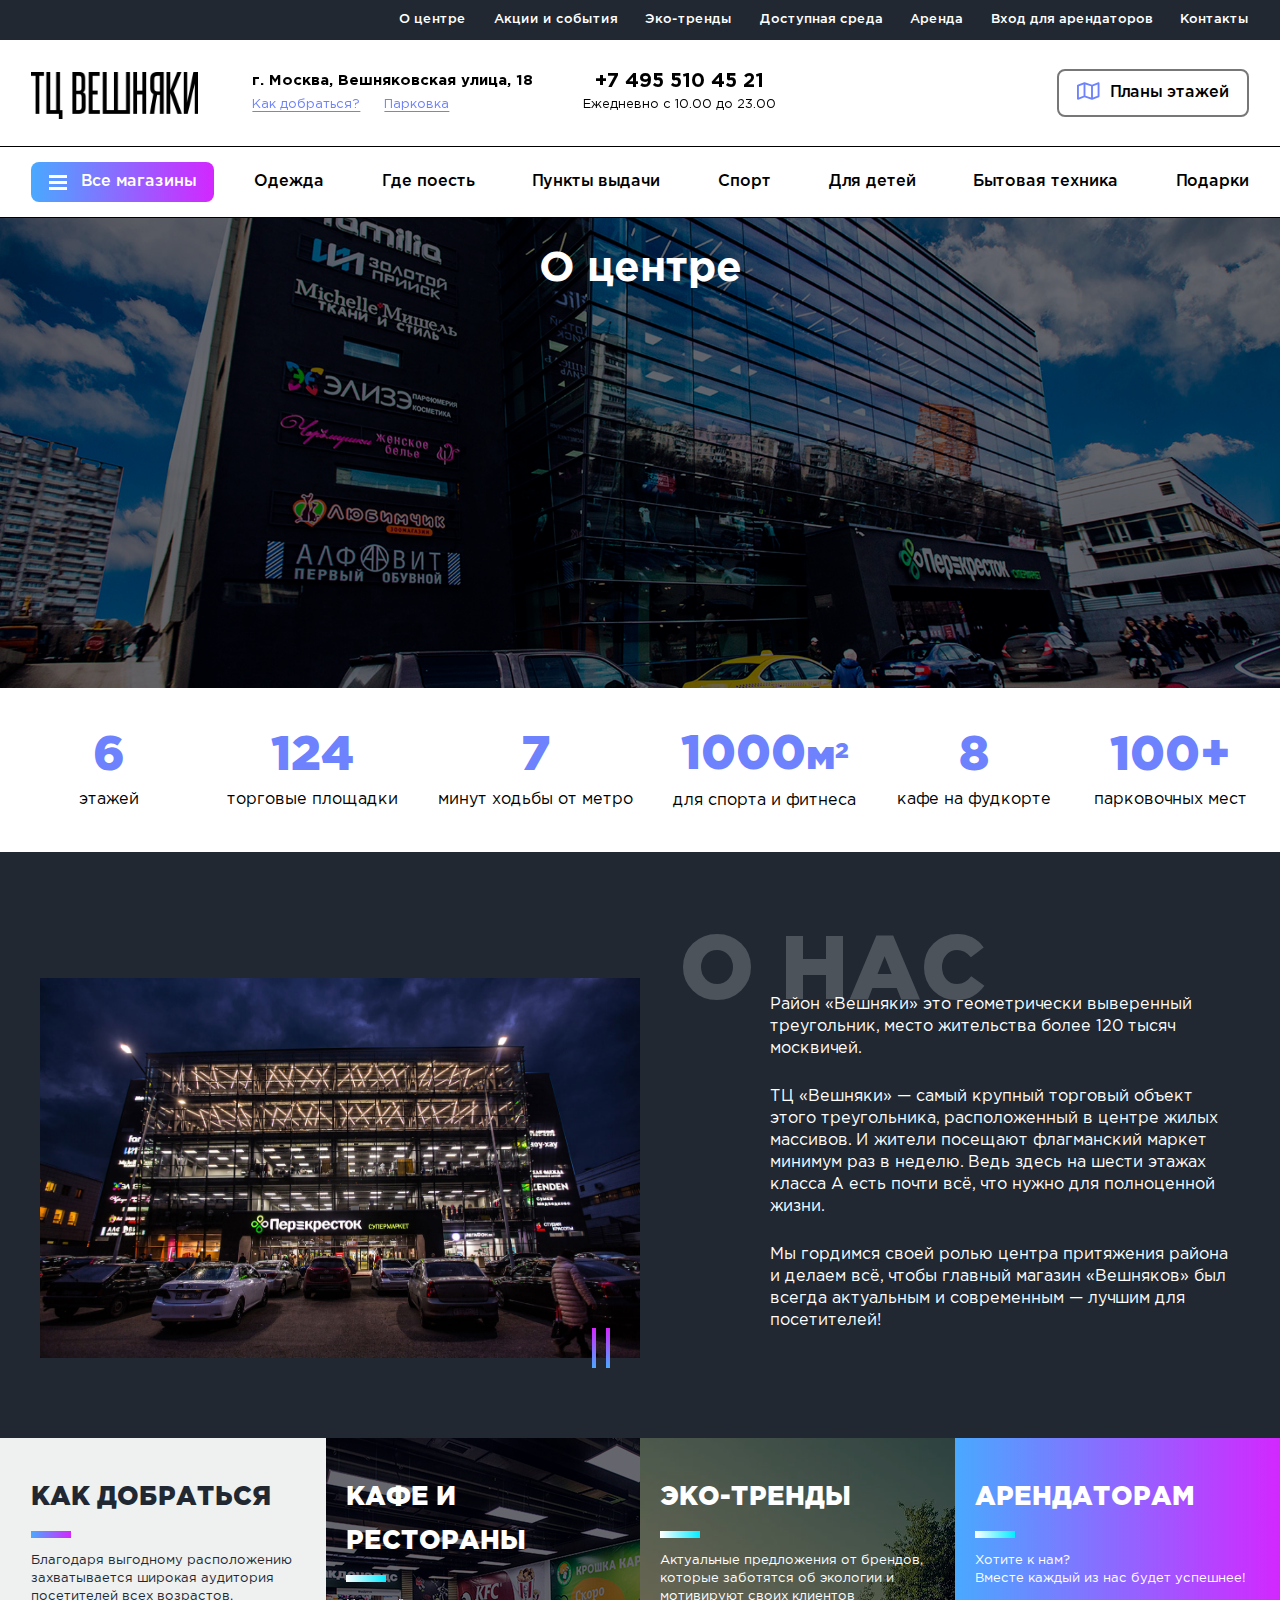
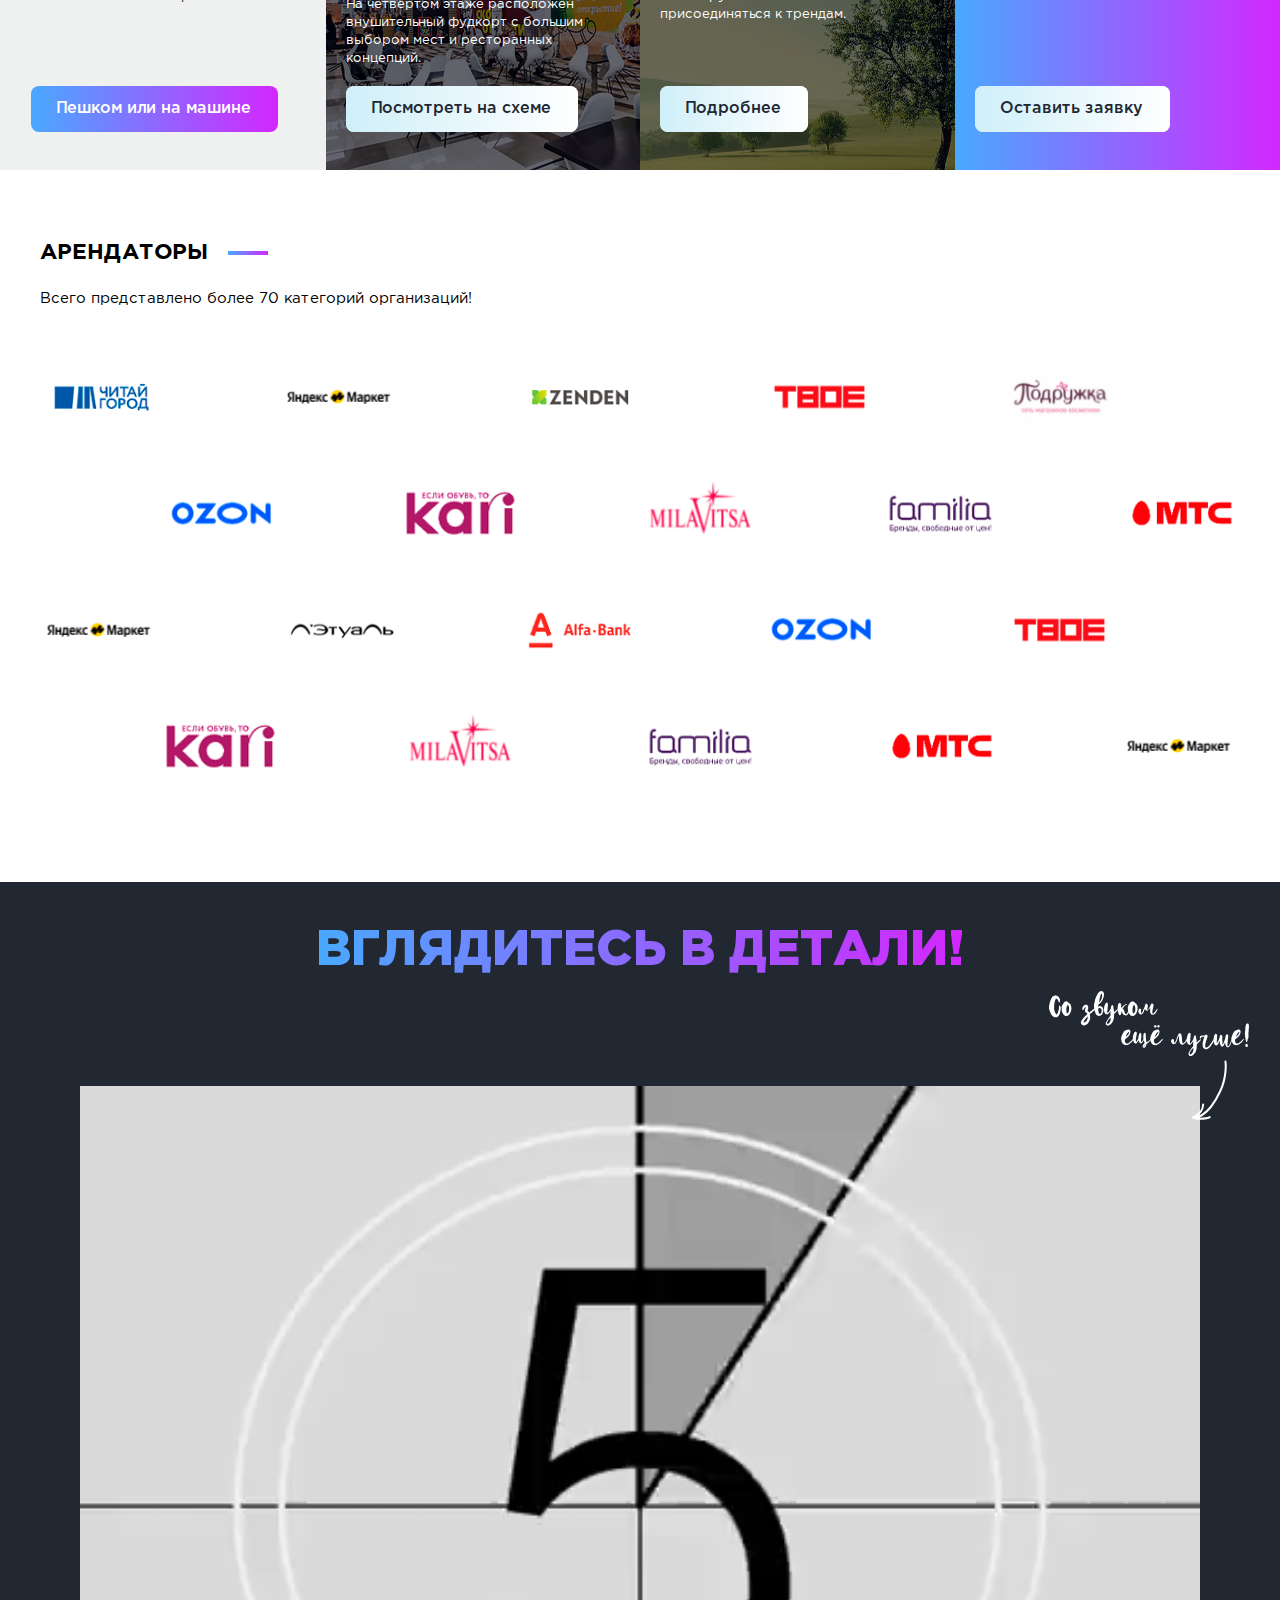
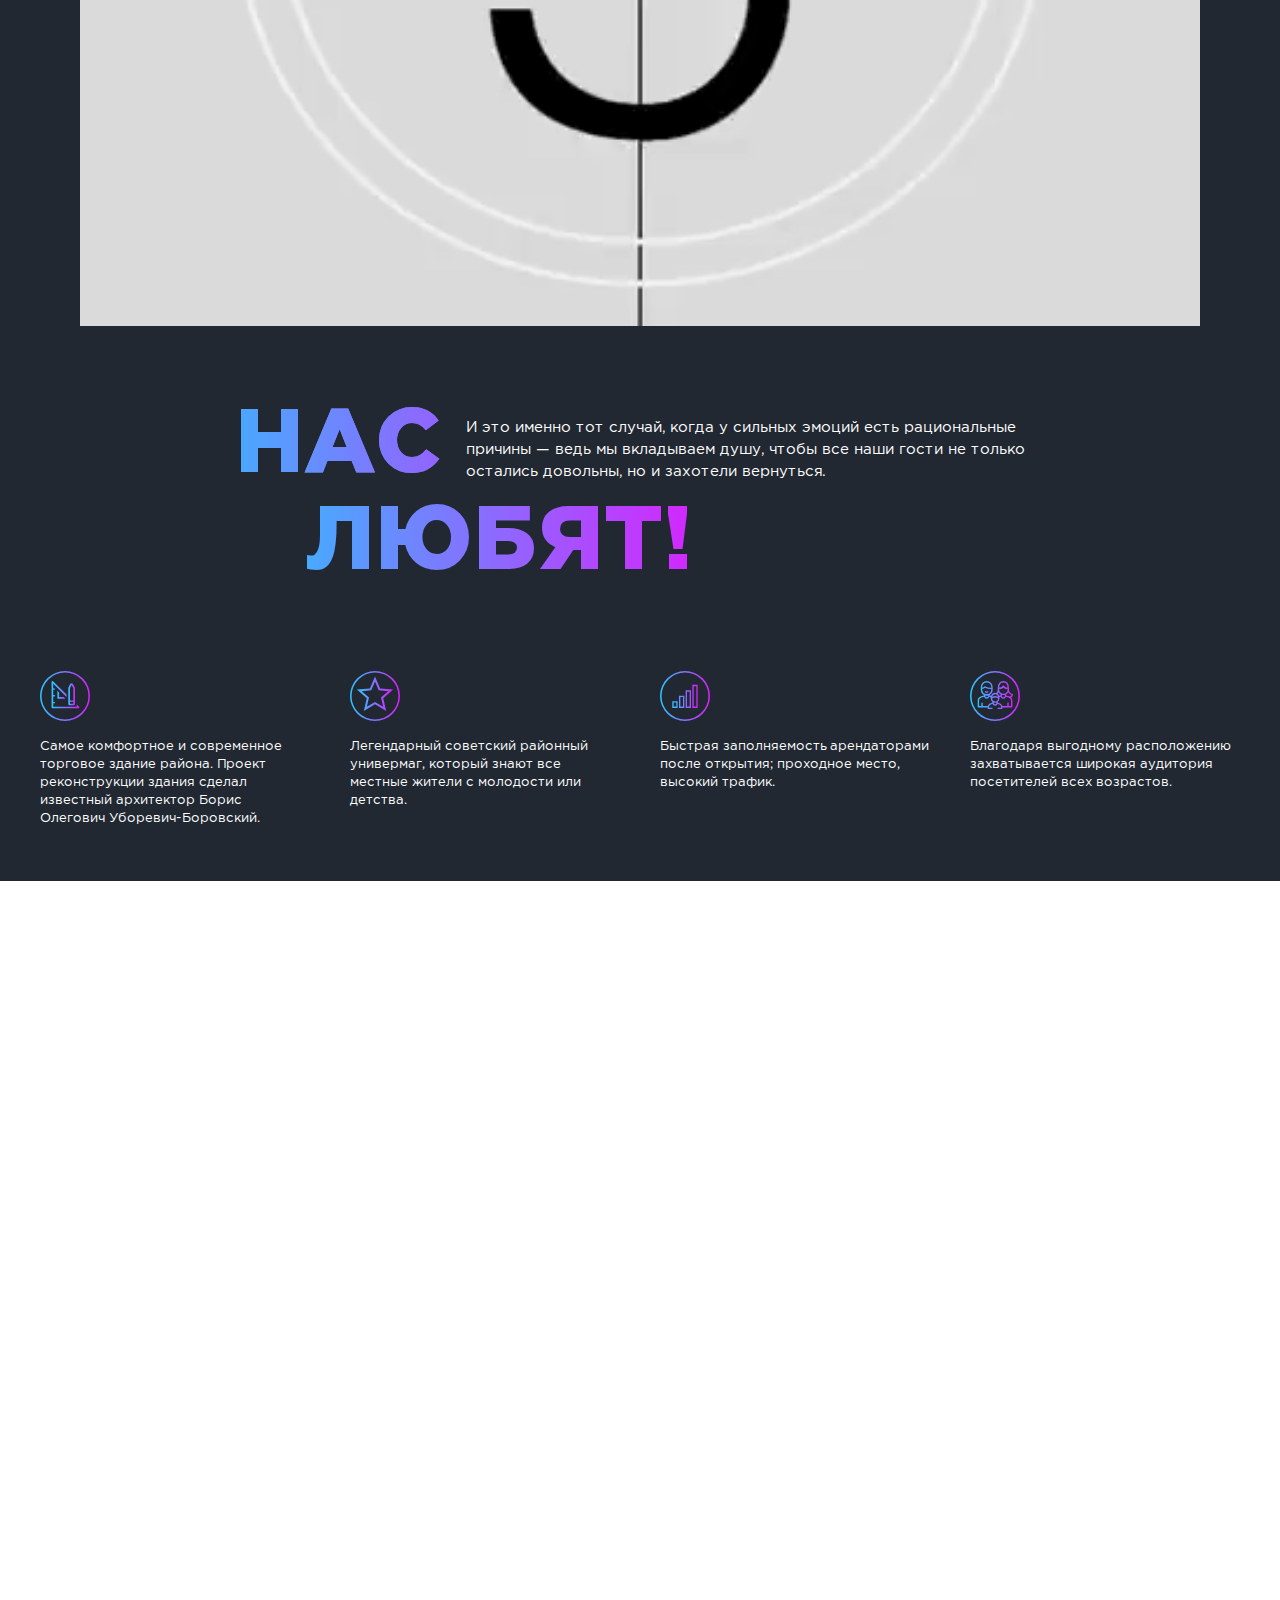
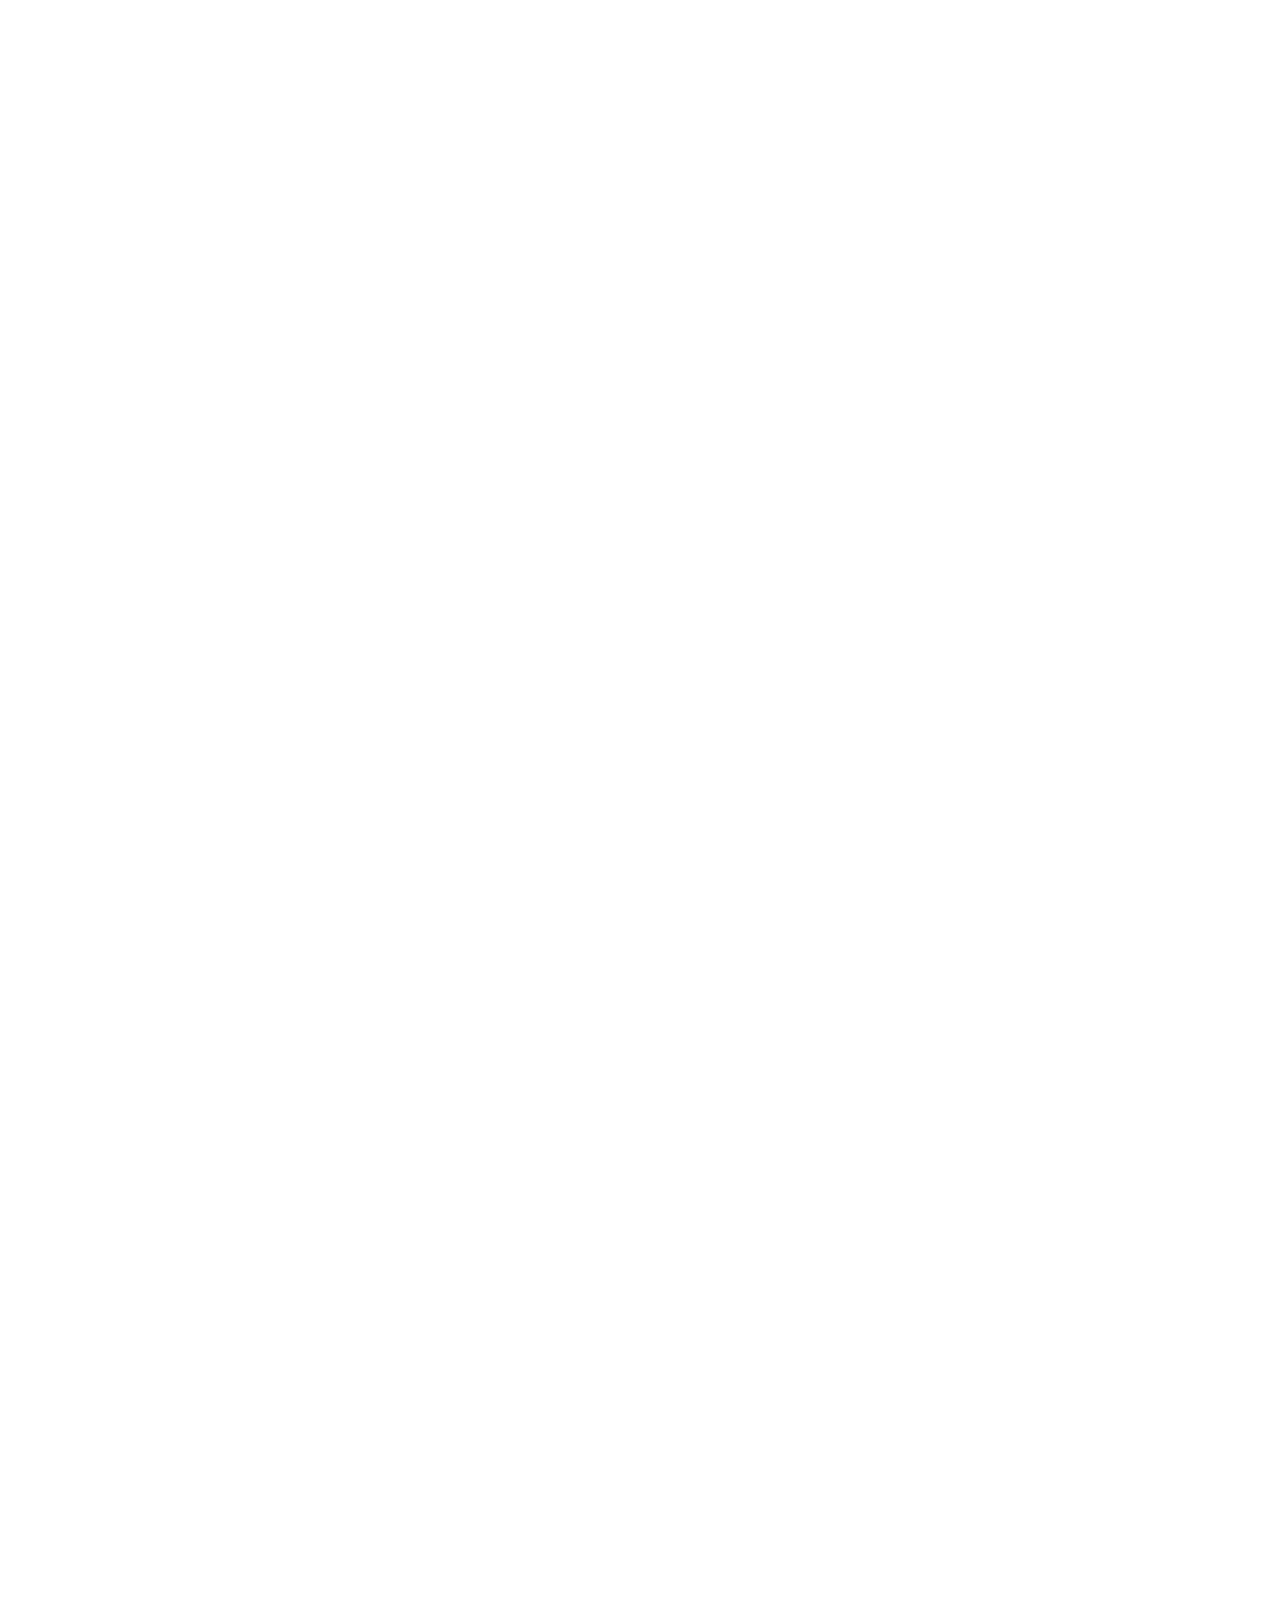
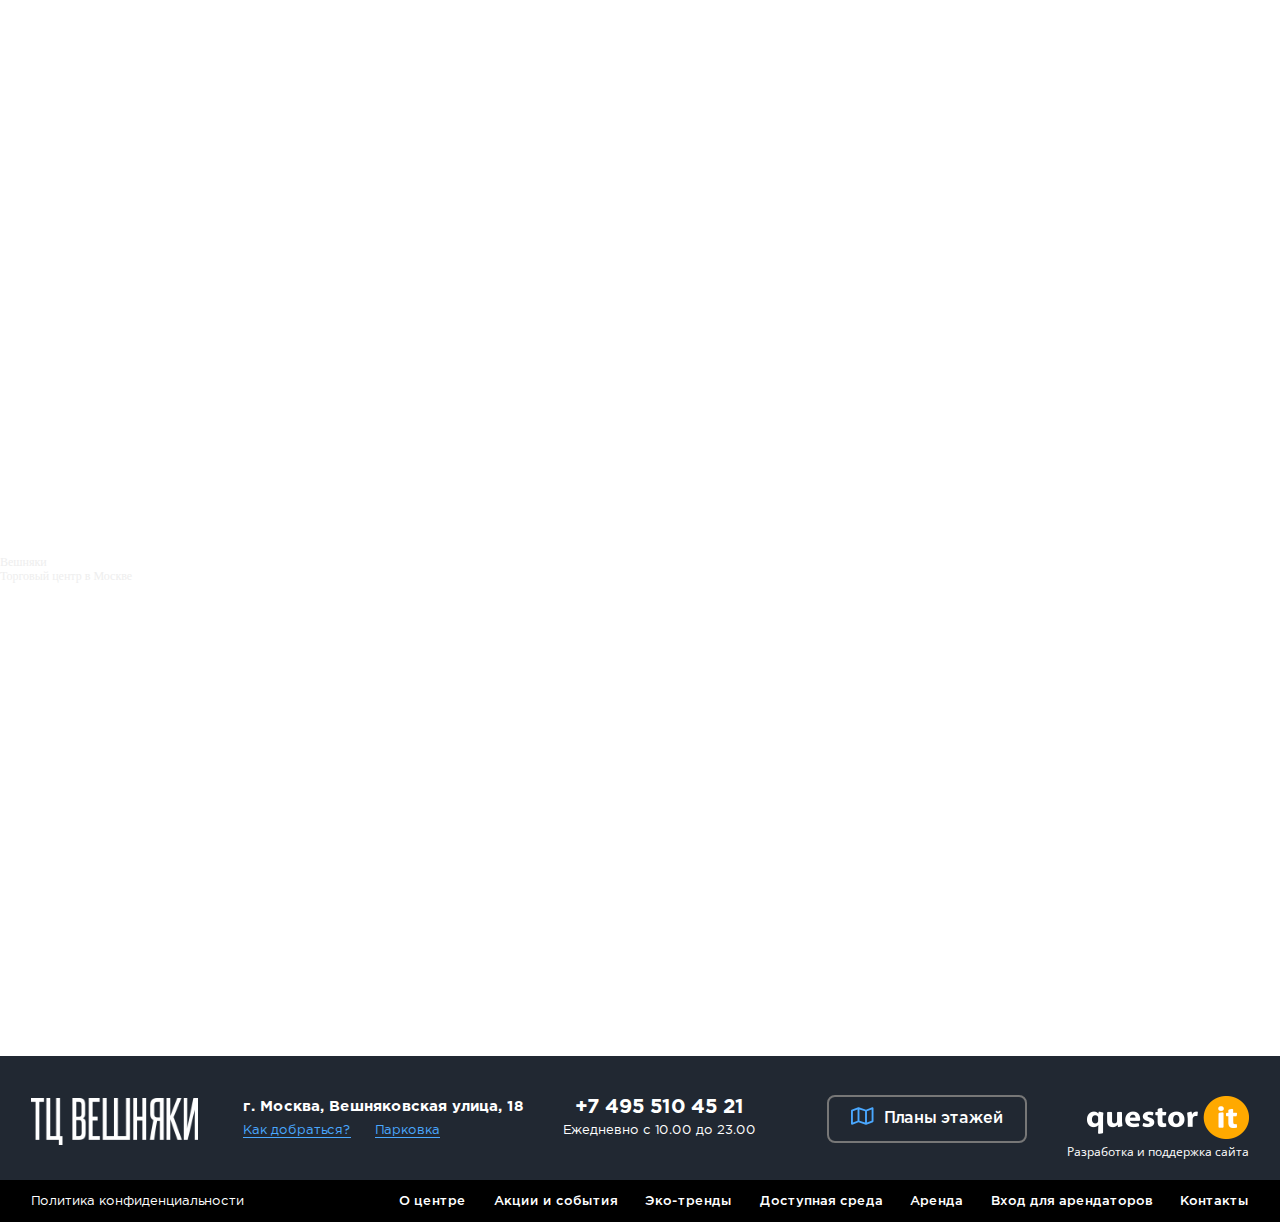
==== commit fbea28f7: "update" ====
--- a/src/pages/about.html
+++ b/src/pages/about.html
@@ -1,711 +1,725 @@
 <!DOCTYPE html>
 <html lang="ru">
 <head>
-  <meta charset="UTF-8">
-  <meta name="viewport" content="width=device-width, initial-scale=1.0">
-  <link rel="stylesheet" type="text/css" href="../styles/about.css">
-  <link rel="stylesheet" type="text/css" href="../styles/style.css">
-  <link rel="stylesheet" type="text/css" href="../styles/header.css">
-  <link rel="stylesheet" type="text/css" href="../styles/footer.css">
-  <link rel="stylesheet" type="text/css" href="../fonts/fontAwesomeAll.min.css">
-  <link rel="stylesheet" href="../libraries/swiper-bundle.min.css"/>
+    <meta charset="UTF-8">
+    <meta name="viewport" content="width=device-width, initial-scale=1.0">
+    <link rel="stylesheet" type="text/css" href="../styles/about.css">
+    <link rel="stylesheet" type="text/css" href="../styles/style.css">
+    <link rel="stylesheet" type="text/css" href="../styles/header.css">
+    <link rel="stylesheet" type="text/css" href="../styles/footer.css">
+    <link rel="stylesheet" type="text/css" href="../fonts/fontAwesomeAll.min.css">
 
-  <title>О центре</title>
+    <title>О центре</title>
 </head>
 
 <body>
-  <header>
+<header>
     <div class="header_top">
-      <nav>
-        <ul>
-          <li><a href="#">О центре</a></li>
-          <li><a href="#">Акции и события</a></li>
-          <li><a href="#">Эко-тренды</a></li>
-          <li><a href="#">Доступная среда</a></li>
-          <li><a href="#">Аренда</a></li>
-          <li><a href="#">Вход для арендаторов</a></li>
-          <li><a href="#">Контакты</a></li>
-        </ul>
-      </nav>
+        <nav>
+            <ul>
+                <li><a href="#">О центре</a></li>
+                <li><a href="#">Акции и события</a></li>
+                <li><a href="#">Эко-тренды</a></li>
+                <li><a href="#">Доступная среда</a></li>
+                <li><a href="#">Аренда</a></li>
+                <li><a href="#">Вход для арендаторов</a></li>
+                <li><a href="#">Контакты</a></li>
+            </ul>
+        </nav>
     </div>
     <div class="header_mid">
-      <div class="header_all header_all_fixed">
-        <div class="menu_icon">
-          <span></span>
-          <span></span>
-          <span></span>
-        </div>
-      </div>
-      <div class="header_mid_info">
-        <div class="header_logo">
-          <a href="#">
-            <img src="../images/logo.png" alt="logo">
-          </a>
-        </div>
-        <div class="header_mid_center">
-          <div class="header_address_container">
-            <span>г. Москва, Вешняковская улица, 18</span>
-            <div class="header_address_links">
-              <a href="#">Как добраться?</a>
-              <a href="#">Парковка</a>
-            </div>
-          </div>
-          <div class="header_phone_number">
-            <span>+7 495 510 45 21</span>
-            <span>Ежедневно с 10.00 до 23.00</span>
-          </div>
-        </div>
-      </div>
-      <button class="floor_plan_button">
-        <i class="fa-regular fa-map"></i>
-        <span>Планы этажей</span>
-      </button>
+        <div class="header_all header_all_fixed">
+            <div class="menu_icon">
+                <span></span>
+                <span></span>
+                <span></span>
+            </div>
+        </div>
+        <div class="header_mid_info">
+            <div class="header_logo">
+                <a href="#">
+                    <img src="../images/logo.png" alt="logo">
+                </a>
+            </div>
+            <div class="header_mid_center">
+                <div class="header_address_container">
+                    <span>г. Москва, Вешняковская улица, 18</span>
+                    <div class="header_address_links">
+                        <a href="#">Как добраться?</a>
+                        <a href="#">Парковка</a>
+                    </div>
+                </div>
+                <div class="header_phone_number">
+                    <span>+7 495 510 45 21</span>
+                    <span>Ежедневно с 10.00 до 23.00</span>
+                </div>
+            </div>
+        </div>
+        <button class="floor_plan_button">
+            <i class="fa-regular fa-map"></i>
+            <span>Планы этажей</span>
+        </button>
 
-      <div class="header_mid_mobile_buttons">
-        <a href="#"><i class="fa-regular fa-map mob_icon"></i></a>
-        <a href="#"><i class="fas fa-map-marker-alt mob_icon"></i></a>
-      </div>
+        <div class="header_mid_mobile_buttons">
+            <a href="#"><i class="fa-regular fa-map mob_icon"></i></a>
+            <a href="#"><i class="fas fa-map-marker-alt mob_icon"></i></a>
+        </div>
     </div>
     <div class="header_bottom">
-      <nav class="header_bottom_nav">
-        <div class="header_all">
-          <div class="menu_icon">
-            <span></span>
-            <span></span>
-            <span></span>
-          </div>
-          <span>Все магазины</span>
-        </div>
-        <ul class="header_bottom_nav_list">
-          <li class="header_bottom_nav_item" data-nav-item="clothes"><a href="#">Одежда</a></li>
-          <li class="header_bottom_nav_item" data-nav-item="food"><a href="#">Где поесть</a></li>
-          <li class="header_bottom_nav_item" data-nav-item="pickUpPoints"><a href="#">Пункты выдачи</a>
-          </li>
-          <li class="header_bottom_nav_item" data-nav-item="sport"><a href="#">Спорт</a></li>
-          <li class="header_bottom_nav_item" data-nav-item="kids"><a href="#">Для детей</a></li>
-          <li class="header_bottom_nav_item" data-nav-item="technics"><a href="#">Бытовая техника</a></li>
-          <li class="header_bottom_nav_item" data-nav-item="gifts"><a href="#">Подарки</a></li>
-        </ul>
-      </nav>
+        <nav class="header_bottom_nav">
+            <div class="header_all">
+                <div class="menu_icon">
+                    <span></span>
+                    <span></span>
+                    <span></span>
+                </div>
+                <span>Все магазины</span>
+            </div>
+            <ul class="header_bottom_nav_list">
+                <li class="header_bottom_nav_item" data-nav-item="clothes"><a href="#">Одежда</a></li>
+                <li class="header_bottom_nav_item" data-nav-item="food"><a href="#">Где поесть</a></li>
+                <li class="header_bottom_nav_item" data-nav-item="pickUpPoints"><a href="#">Пункты выдачи</a>
+                </li>
+                <li class="header_bottom_nav_item" data-nav-item="sport"><a href="#">Спорт</a></li>
+                <li class="header_bottom_nav_item" data-nav-item="kids"><a href="#">Для детей</a></li>
+                <li class="header_bottom_nav_item" data-nav-item="technics"><a href="#">Бытовая техника</a></li>
+                <li class="header_bottom_nav_item" data-nav-item="gifts"><a href="#">Подарки</a></li>
+            </ul>
+        </nav>
     </div>
     <div class="drop_menu">
-      <nav class="drop_menu_nav">
-        <div class="drop_menu_content">
-          <ul class="drop_menu_nav_list">
-            <li class="drop_menu_categories">
-              <span class="drop_menu_category_name"><a href="#">Одежда и обувь</a></span>
-              <ul class="drop_menu_shops">
-                <li class="drop_menu_shops_item" data-category="clothes"><a href="#">Этли</a></li>
-                <li class="drop_menu_shops_item" data-category="clothes"><a href="#">Галина</a></li>
-                <li class="drop_menu_shops_item" data-category="clothes"><a href="#">ТВОЕ</a></li>
-                <li class="drop_menu_shops_item" data-category="clothes"><a href="#">Алана стили</a>
-                </li>
-                <li class="drop_menu_shops_item" data-category="clothes"><a href="#">БОКО стиль</a>
-                </li>
-                <li class="drop_menu_shops_item" data-category="clothes"><a href="#">Джинсовый
-                  мир</a></li>
-                <li class="drop_menu_shops_item" data-category="clothes"><a href="#">Zenden</a></li>
-                <li class="drop_menu_shops_item" data-category="clothes"><a href="#">Башмаг</a></li>
-                <li class="drop_menu_shops_item" data-category="clothes"><a href="#">Венеция</a>
-                </li>
-                <li class="drop_menu_shops_item" data-category="clothes"><a
-                        href="#">Кожгалантарея</a></li>
-                <li class="drop_menu_shops_item" data-category="clothes"><a href="#">Balaclan</a>
-                </li>
-                <li class="drop_menu_shops_item" data-category="clothes"><a href="#">RAW City</a>
-                </li>
-                <li class="drop_menu_shops_item" data-category="clothes"><a href="#">4 сезона</a>
-                </li>
-                <li class="drop_menu_shops_item" data-category="clothes"><a href="#">PISERRO</a>
-                </li>
-                <li class="drop_menu_shops_item" data-category="clothes"><a
-                        href="#">Lingere-line</a></li>
-                <li class="drop_menu_shops_item" data-category="clothes"><a href="#">KARI</a></li>
-              </ul>
-            </li>
-            <li class="drop_menu_categories">
-              <span class="drop_menu_category_name"><a href="#">Одежда и обувь</a></span>
-              <ul class="drop_menu_shops">
-                <li class="drop_menu_shops_item" data-category="food"><a href="#">Этли</a></li>
-                <li class="drop_menu_shops_item" data-category="food"><a href="#">Галина</a></li>
-                <li class="drop_menu_shops_item" data-category="food"><a href="#">ТВОЕ</a></li>
-                <li class="drop_menu_shops_item" data-category="food"><a href="#">Алана стили</a>
-                </li>
-                <li class="drop_menu_shops_item" data-category="food"><a href="#">БОКО стиль</a>
-                </li>
-                <li class="drop_menu_shops_item" data-category="food"><a href="#">Джинсовый мир</a>
-                </li>
-                <li class="drop_menu_shops_item" data-category="food"><a href="#">4 сезона</a></li>
-              </ul>
-            </li>
-            <li class="drop_menu_categories">
-              <span class="drop_menu_category_name"><a href="#">Одежда и обувь</a></span>
-              <ul class="drop_menu_shops">
-                <li class="drop_menu_shops_item" data-category="pickUpPoints"><a href="#">Этли</a>
-                </li>
-                <li class="drop_menu_shops_item" data-category="pickUpPoints"><a href="#">Галина</a>
-                </li>
-                <li class="drop_menu_shops_item" data-category="pickUpPoints"><a href="#">ТВОЕ</a>
-                </li>
-                <li class="drop_menu_shops_item" data-category="pickUpPoints"><a href="#">Алана
-                  стили</a></li>
-                <li class="drop_menu_shops_item" data-category="pickUpPoints"><a href="#">БОКО
-                  стиль</a></li>
-                <li class="drop_menu_shops_item" data-category="pickUpPoints"><a href="#">Джинсовый
-                  мир</a></li>
-                <li class="drop_menu_shops_item" data-category="pickUpPoints"><a href="#">4
-                  сезона</a></li>
-              </ul>
-            </li>
-            <li class="drop_menu_categories">
-              <span class="drop_menu_category_name"><a href="#">Одежда и обувь</a></span>
-              <ul class="drop_menu_shops">
-                <li class="drop_menu_shops_item" data-category="sport"><a href="#">Этли</a></li>
-                <li class="drop_menu_shops_item" data-category="sport"><a href="#">Галина</a></li>
-                <li class="drop_menu_shops_item" data-category="sport"><a href="#">ТВОЕ</a></li>
-                <li class="drop_menu_shops_item" data-category="sport"><a href="#">Алана стили</a>
-                </li>
-                <li class="drop_menu_shops_item" data-category="sport"><a href="#">БОКО стиль</a>
-                </li>
-                <li class="drop_menu_shops_item" data-category="sport"><a href="#">Джинсовый мир</a>
-                </li>
-                <li class="drop_menu_shops_item" data-category="sport"><a href="#">4 сезона</a></li>
-              </ul>
-            </li>
-            <li class="drop_menu_categories">
-              <span class="drop_menu_category_name"><a href="#">Одежда и обувь</a></span>
-              <ul class="drop_menu_shops">
-                <li class="drop_menu_shops_item" data-category="kids"><a href="#">Этли</a></li>
-                <li class="drop_menu_shops_item" data-category="kids"><a href="#">Галина</a></li>
-                <li class="drop_menu_shops_item" data-category="kids"><a href="#">ТВОЕ</a></li>
-                <li class="drop_menu_shops_item" data-category="kids"><a href="#">Алана стили</a>
-                </li>
-                <li class="drop_menu_shops_item" data-category="kids"><a href="#">БОКО стиль</a>
-                </li>
-                <li class="drop_menu_shops_item" data-category="kids"><a href="#">Джинсовый мир</a>
-                </li>
-                <li class="drop_menu_shops_item" data-category="kids"><a href="#">4 сезона</a></li>
-              </ul>
-            </li>
-            <li class="drop_menu_categories">
-              <span class="drop_menu_category_name"><a href="#">Одежда и обувь</a></span>
-              <ul class="drop_menu_shops">
-                <li class="drop_menu_shops_item" data-category="technics"><a href="#">Этли</a></li>
-                <li class="drop_menu_shops_item" data-category="technics"><a href="#">Галина</a>
-                </li>
-                <li class="drop_menu_shops_item" data-category="technics"><a href="#">ТВОЕ</a></li>
-                <li class="drop_menu_shops_item" data-category="technics"><a href="#">Алана
-                  стили</a></li>
-                <li class="drop_menu_shops_item" data-category="technics"><a href="#">БОКО стиль</a>
-                </li>
-                <li class="drop_menu_shops_item" data-category="technics"><a href="#">Джинсовый
-                  мир</a></li>
-                <li class="drop_menu_shops_item" data-category="technics"><a href="#">4 сезона</a>
-                </li>
-              </ul>
-            </li>
-            <li class="drop_menu_categories">
-              <span class="drop_menu_category_name"><a href="#">Одежда и обувь</a></span>
-              <ul class="drop_menu_shops">
-                <li class="drop_menu_shops_item" data-category="gifts"><a href="#">Этли</a></li>
-                <li class="drop_menu_shops_item" data-category="gifts"><a href="#">Галина</a></li>
-                <li class="drop_menu_shops_item" data-category="gifts"><a href="#">ТВОЕ</a></li>
-                <li class="drop_menu_shops_item" data-category="gifts"><a href="#">Алана стили</a>
-                </li>
-                <li class="drop_menu_shops_item" data-category="gifts"><a href="#">БОКО стиль</a>
-                </li>
-                <li class="drop_menu_shops_item" data-category="gifts"><a href="#">Джинсовый мир</a>
-                </li>
-                <li class="drop_menu_shops_item" data-category="gifts"><a href="#">4 сезона</a></li>
-              </ul>
-            </li>
-            <li class="drop_menu_categories">
-              <span class="drop_menu_category_name"><a href="#">Одежда и обувь</a></span>
-              <ul class="drop_menu_shops">
-                <li class="drop_menu_shops_item" data-category="technics"><a href="#">Этли</a></li>
-                <li class="drop_menu_shops_item" data-category="technics"><a href="#">Галина</a>
-                </li>
-                <li class="drop_menu_shops_item" data-category="technics"><a href="#">ТВОЕ</a></li>
-                <li class="drop_menu_shops_item" data-category="technics"><a href="#">Алана
-                  стили</a></li>
-                <li class="drop_menu_shops_item" data-category="technics"><a href="#">БОКО стиль</a>
-                </li>
-                <li class="drop_menu_shops_item" data-category="technics"><a href="#">Джинсовый
-                  мир</a></li>
-                <li class="drop_menu_shops_item" data-category="technics"><a href="#">4 сезона</a>
-                </li>
-              </ul>
-            </li>
-            <li class="drop_menu_categories">
-              <span class="drop_menu_category_name"><a href="#">Одежда и обувь</a></span>
-              <ul class="drop_menu_shops">
-                <li class="drop_menu_shops_item" data-category="gifts"><a href="#">Этли</a></li>
-                <li class="drop_menu_shops_item" data-category="gifts"><a href="#">Галина</a></li>
-                <li class="drop_menu_shops_item" data-category="gifts"><a href="#">ТВОЕ</a></li>
-                <li class="drop_menu_shops_item" data-category="gifts"><a href="#">Алана стили</a>
-                </li>
-                <li class="drop_menu_shops_item" data-category="gifts"><a href="#">БОКО стиль</a>
-                </li>
-                <li class="drop_menu_shops_item" data-category="gifts"><a href="#">Джинсовый мир</a>
-                </li>
-                <li class="drop_menu_shops_item" data-category="gifts"><a href="#">4 сезона</a></li>
-              </ul>
-            </li>
-          </ul>
-          <ul class="drop_menu_nav_list drop_menu_nav_selected"></ul>
-        </div>
-        <div class="drop_menu_bottom_nav_wrapper">
-          <ul class="drop_menu_bottom_nav">
-            <li><a href="#">О центре</a></li>
-            <li><a href="#">Акции и события</a></li>
-            <li><a href="#">Эко-тренды</a></li>
-            <li><a href="#">Доступная среда</a></li>
-            <li><a href="#">Арендаторам</a></li>
-            <li><a href="#">Контакты</a></li>
-          </ul>
-        </div>
-      </nav>
+        <nav class="drop_menu_nav">
+            <div class="drop_menu_content">
+                <ul class="drop_menu_nav_list">
+                    <li class="drop_menu_categories">
+                        <span class="drop_menu_category_name"><a href="#">Одежда и обувь</a></span>
+                        <ul class="drop_menu_shops">
+                            <li class="drop_menu_shops_item" data-category="clothes"><a href="#">Этли</a></li>
+                            <li class="drop_menu_shops_item" data-category="clothes"><a href="#">Галина</a></li>
+                            <li class="drop_menu_shops_item" data-category="clothes"><a href="#">ТВОЕ</a></li>
+                            <li class="drop_menu_shops_item" data-category="clothes"><a href="#">Алана стили</a>
+                            </li>
+                            <li class="drop_menu_shops_item" data-category="clothes"><a href="#">БОКО стиль</a>
+                            </li>
+                            <li class="drop_menu_shops_item" data-category="clothes"><a href="#">Джинсовый
+                                мир</a></li>
+                            <li class="drop_menu_shops_item" data-category="clothes"><a href="#">Zenden</a></li>
+                            <li class="drop_menu_shops_item" data-category="clothes"><a href="#">Башмаг</a></li>
+                            <li class="drop_menu_shops_item" data-category="clothes"><a href="#">Венеция</a>
+                            </li>
+                            <li class="drop_menu_shops_item" data-category="clothes"><a
+                                    href="#">Кожгалантарея</a></li>
+                            <li class="drop_menu_shops_item" data-category="clothes"><a href="#">Balaclan</a>
+                            </li>
+                            <li class="drop_menu_shops_item" data-category="clothes"><a href="#">RAW City</a>
+                            </li>
+                            <li class="drop_menu_shops_item" data-category="clothes"><a href="#">4 сезона</a>
+                            </li>
+                            <li class="drop_menu_shops_item" data-category="clothes"><a href="#">PISERRO</a>
+                            </li>
+                            <li class="drop_menu_shops_item" data-category="clothes"><a
+                                    href="#">Lingere-line</a></li>
+                            <li class="drop_menu_shops_item" data-category="clothes"><a href="#">KARI</a></li>
+                        </ul>
+                    </li>
+                    <li class="drop_menu_categories">
+                        <span class="drop_menu_category_name"><a href="#">Одежда и обувь</a></span>
+                        <ul class="drop_menu_shops">
+                            <li class="drop_menu_shops_item" data-category="food"><a href="#">Этли</a></li>
+                            <li class="drop_menu_shops_item" data-category="food"><a href="#">Галина</a></li>
+                            <li class="drop_menu_shops_item" data-category="food"><a href="#">ТВОЕ</a></li>
+                            <li class="drop_menu_shops_item" data-category="food"><a href="#">Алана стили</a>
+                            </li>
+                            <li class="drop_menu_shops_item" data-category="food"><a href="#">БОКО стиль</a>
+                            </li>
+                            <li class="drop_menu_shops_item" data-category="food"><a href="#">Джинсовый мир</a>
+                            </li>
+                            <li class="drop_menu_shops_item" data-category="food"><a href="#">4 сезона</a></li>
+                        </ul>
+                    </li>
+                    <li class="drop_menu_categories">
+                        <span class="drop_menu_category_name"><a href="#">Одежда и обувь</a></span>
+                        <ul class="drop_menu_shops">
+                            <li class="drop_menu_shops_item" data-category="pickUpPoints"><a href="#">Этли</a>
+                            </li>
+                            <li class="drop_menu_shops_item" data-category="pickUpPoints"><a href="#">Галина</a>
+                            </li>
+                            <li class="drop_menu_shops_item" data-category="pickUpPoints"><a href="#">ТВОЕ</a>
+                            </li>
+                            <li class="drop_menu_shops_item" data-category="pickUpPoints"><a href="#">Алана
+                                стили</a></li>
+                            <li class="drop_menu_shops_item" data-category="pickUpPoints"><a href="#">БОКО
+                                стиль</a></li>
+                            <li class="drop_menu_shops_item" data-category="pickUpPoints"><a href="#">Джинсовый
+                                мир</a></li>
+                            <li class="drop_menu_shops_item" data-category="pickUpPoints"><a href="#">4
+                                сезона</a></li>
+                        </ul>
+                    </li>
+                    <li class="drop_menu_categories">
+                        <span class="drop_menu_category_name"><a href="#">Одежда и обувь</a></span>
+                        <ul class="drop_menu_shops">
+                            <li class="drop_menu_shops_item" data-category="sport"><a href="#">Этли</a></li>
+                            <li class="drop_menu_shops_item" data-category="sport"><a href="#">Галина</a></li>
+                            <li class="drop_menu_shops_item" data-category="sport"><a href="#">ТВОЕ</a></li>
+                            <li class="drop_menu_shops_item" data-category="sport"><a href="#">Алана стили</a>
+                            </li>
+                            <li class="drop_menu_shops_item" data-category="sport"><a href="#">БОКО стиль</a>
+                            </li>
+                            <li class="drop_menu_shops_item" data-category="sport"><a href="#">Джинсовый мир</a>
+                            </li>
+                            <li class="drop_menu_shops_item" data-category="sport"><a href="#">4 сезона</a></li>
+                        </ul>
+                    </li>
+                    <li class="drop_menu_categories">
+                        <span class="drop_menu_category_name"><a href="#">Одежда и обувь</a></span>
+                        <ul class="drop_menu_shops">
+                            <li class="drop_menu_shops_item" data-category="kids"><a href="#">Этли</a></li>
+                            <li class="drop_menu_shops_item" data-category="kids"><a href="#">Галина</a></li>
+                            <li class="drop_menu_shops_item" data-category="kids"><a href="#">ТВОЕ</a></li>
+                            <li class="drop_menu_shops_item" data-category="kids"><a href="#">Алана стили</a>
+                            </li>
+                            <li class="drop_menu_shops_item" data-category="kids"><a href="#">БОКО стиль</a>
+                            </li>
+                            <li class="drop_menu_shops_item" data-category="kids"><a href="#">Джинсовый мир</a>
+                            </li>
+                            <li class="drop_menu_shops_item" data-category="kids"><a href="#">4 сезона</a></li>
+                        </ul>
+                    </li>
+                    <li class="drop_menu_categories">
+                        <span class="drop_menu_category_name"><a href="#">Одежда и обувь</a></span>
+                        <ul class="drop_menu_shops">
+                            <li class="drop_menu_shops_item" data-category="technics"><a href="#">Этли</a></li>
+                            <li class="drop_menu_shops_item" data-category="technics"><a href="#">Галина</a>
+                            </li>
+                            <li class="drop_menu_shops_item" data-category="technics"><a href="#">ТВОЕ</a></li>
+                            <li class="drop_menu_shops_item" data-category="technics"><a href="#">Алана
+                                стили</a></li>
+                            <li class="drop_menu_shops_item" data-category="technics"><a href="#">БОКО стиль</a>
+                            </li>
+                            <li class="drop_menu_shops_item" data-category="technics"><a href="#">Джинсовый
+                                мир</a></li>
+                            <li class="drop_menu_shops_item" data-category="technics"><a href="#">4 сезона</a>
+                            </li>
+                        </ul>
+                    </li>
+                    <li class="drop_menu_categories">
+                        <span class="drop_menu_category_name"><a href="#">Одежда и обувь</a></span>
+                        <ul class="drop_menu_shops">
+                            <li class="drop_menu_shops_item" data-category="gifts"><a href="#">Этли</a></li>
+                            <li class="drop_menu_shops_item" data-category="gifts"><a href="#">Галина</a></li>
+                            <li class="drop_menu_shops_item" data-category="gifts"><a href="#">ТВОЕ</a></li>
+                            <li class="drop_menu_shops_item" data-category="gifts"><a href="#">Алана стили</a>
+                            </li>
+                            <li class="drop_menu_shops_item" data-category="gifts"><a href="#">БОКО стиль</a>
+                            </li>
+                            <li class="drop_menu_shops_item" data-category="gifts"><a href="#">Джинсовый мир</a>
+                            </li>
+                            <li class="drop_menu_shops_item" data-category="gifts"><a href="#">4 сезона</a></li>
+                        </ul>
+                    </li>
+                    <li class="drop_menu_categories">
+                        <span class="drop_menu_category_name"><a href="#">Одежда и обувь</a></span>
+                        <ul class="drop_menu_shops">
+                            <li class="drop_menu_shops_item" data-category="technics"><a href="#">Этли</a></li>
+                            <li class="drop_menu_shops_item" data-category="technics"><a href="#">Галина</a>
+                            </li>
+                            <li class="drop_menu_shops_item" data-category="technics"><a href="#">ТВОЕ</a></li>
+                            <li class="drop_menu_shops_item" data-category="technics"><a href="#">Алана
+                                стили</a></li>
+                            <li class="drop_menu_shops_item" data-category="technics"><a href="#">БОКО стиль</a>
+                            </li>
+                            <li class="drop_menu_shops_item" data-category="technics"><a href="#">Джинсовый
+                                мир</a></li>
+                            <li class="drop_menu_shops_item" data-category="technics"><a href="#">4 сезона</a>
+                            </li>
+                        </ul>
+                    </li>
+                    <li class="drop_menu_categories">
+                        <span class="drop_menu_category_name"><a href="#">Одежда и обувь</a></span>
+                        <ul class="drop_menu_shops">
+                            <li class="drop_menu_shops_item" data-category="gifts"><a href="#">Этли</a></li>
+                            <li class="drop_menu_shops_item" data-category="gifts"><a href="#">Галина</a></li>
+                            <li class="drop_menu_shops_item" data-category="gifts"><a href="#">ТВОЕ</a></li>
+                            <li class="drop_menu_shops_item" data-category="gifts"><a href="#">Алана стили</a>
+                            </li>
+                            <li class="drop_menu_shops_item" data-category="gifts"><a href="#">БОКО стиль</a>
+                            </li>
+                            <li class="drop_menu_shops_item" data-category="gifts"><a href="#">Джинсовый мир</a>
+                            </li>
+                            <li class="drop_menu_shops_item" data-category="gifts"><a href="#">4 сезона</a></li>
+                        </ul>
+                    </li>
+                </ul>
+                <ul class="drop_menu_nav_list drop_menu_nav_selected"></ul>
+            </div>
+            <div class="drop_menu_bottom_nav_wrapper">
+                <ul class="drop_menu_bottom_nav">
+                    <li><a href="#">О центре</a></li>
+                    <li><a href="#">Акции и события</a></li>
+                    <li><a href="#">Эко-тренды</a></li>
+                    <li><a href="#">Доступная среда</a></li>
+                    <li><a href="#">Арендаторам</a></li>
+                    <li><a href="#">Контакты</a></li>
+                </ul>
+            </div>
+        </nav>
     </div>
     <div class="drop_menu_mobile">
-      <nav>
-        <div class="drop_menu_mobile_buttons">
-          <button class="drop_menu_mobile_button">
-            <i class="fa-regular fa-map button_icon"></i>
-            <span>Планы <br> этажей</span>
-          </button>
-          <button class="drop_menu_mobile_button">
-            <i class="fas fa-map-marker-alt button_icon"></i>
-            <span>Как <br> добраться</span>
-          </button>
-        </div>
-        <div class="drop_menu_mobile_shops">
-          <ul>
-            <li><a href="#">Одежда</a></li>
-            <li><a href="#">Пункты выдачи</a></li>
-            <li><a href="#">Кафе и продукты</a></li>
-            <li><a href="#">Фудкорт</a></li>
-            <li><a href="#">Для детей</a></li>
-            <li><a href="#">Бытовая техника</a></li>
-            <li><a href="#">Книги и подарки</a></li>
-            <li><a href="#">Красота и здоровье</a></li>
-            <li><a href="#">Прочее</a></li>
-            <li><a href="#">Услуги</a></li>
-          </ul>
-        </div>
-        <div class="drop_menu_mobile_info">
-          <ul>
-            <li><a href="#">О центре</a></li>
-            <li><a href="#">Акции и события</a></li>
-            <li><a href="#">Эко-тренды</a></li>
-            <li><a href="#">Доступная среда</a></li>
-            <li><a href="#">Арендаторам</a></li>
-            <li><a href="#">Контакты</a></li>
-          </ul>
-        </div>
-        <div class="drop_menu_mobile_phone">
-          <div class="header_phone_number">
-            <span>+7 495 510 45 21</span>
-            <span>Ежедневно с 10.00 до 23.00</span>
-          </div>
-        </div>
-      </nav>
+        <nav>
+            <div class="drop_menu_mobile_buttons">
+                <button class="drop_menu_mobile_button">
+                    <i class="fa-regular fa-map button_icon"></i>
+                    <span>Планы <br> этажей</span>
+                </button>
+                <button class="drop_menu_mobile_button">
+                    <i class="fas fa-map-marker-alt button_icon"></i>
+                    <span>Как <br> добраться</span>
+                </button>
+            </div>
+            <div class="drop_menu_mobile_shops">
+                <ul>
+                    <li><a href="#">Одежда</a></li>
+                    <li><a href="#">Пункты выдачи</a></li>
+                    <li><a href="#">Кафе и продукты</a></li>
+                    <li><a href="#">Фудкорт</a></li>
+                    <li><a href="#">Для детей</a></li>
+                    <li><a href="#">Бытовая техника</a></li>
+                    <li><a href="#">Книги и подарки</a></li>
+                    <li><a href="#">Красота и здоровье</a></li>
+                    <li><a href="#">Прочее</a></li>
+                    <li><a href="#">Услуги</a></li>
+                </ul>
+            </div>
+            <div class="drop_menu_mobile_info">
+                <ul>
+                    <li><a href="#">О центре</a></li>
+                    <li><a href="#">Акции и события</a></li>
+                    <li><a href="#">Эко-тренды</a></li>
+                    <li><a href="#">Доступная среда</a></li>
+                    <li><a href="#">Арендаторам</a></li>
+                    <li><a href="#">Контакты</a></li>
+                </ul>
+            </div>
+            <div class="drop_menu_mobile_phone">
+                <div class="header_phone_number">
+                    <span>+7 495 510 45 21</span>
+                    <span>Ежедневно с 10.00 до 23.00</span>
+                </div>
+            </div>
+        </nav>
     </div>
-  </header>
-  <main>
-    <section class="about_center_section">
-      <h1>О центре</h1>
-      <div class="about_center_info">
-        <div class="center_info_item">
-          <span>6</span>
-          <span>этажей</span>
-        </div>
-        <div class="center_info_item">
-          <span>124</span>
-          <span>торговые площадки</span>
-        </div>
-        <div class="center_info_item">
-          <span>7</span>
-          <span>минут ходьбы от метро</span>
-        </div>
-        <div class="center_info_item">
-          <span>1000<span>м<sup>2</sup></span></span>
-          <span>для спорта и фитнеса</span>
-        </div>
-        <div class="center_info_item">
-          <span>8</span>
-          <span>кафе на фудкорте</span>
-        </div>
-        <div class="center_info_item">
-          <span>100+</span>
-          <span>парковочных мест</span>
-        </div>
+</header>
+<main>
+    <section class="introduction_section">
+        <h1>О центре</h1>
+        <div class="introduction_info">
+            <div class="introduction_info_item">
+                <span>6</span>
+                <span>этажей</span>
+            </div>
+            <div class="introduction_info_item">
+                <span>124</span>
+                <span>торговые площадки</span>
+            </div>
+            <div class="introduction_info_item">
+                <span>7</span>
+                <span>минут ходьбы от метро</span>
+            </div>
+            <div class="introduction_info_item">
+                <span>1000<span>м<sup>2</sup></span></span>
+                <span>для спорта и фитнеса</span>
+            </div>
+            <div class="introduction_info_item">
+                <span>8</span>
+                <span>кафе на фудкорте</span>
+            </div>
+            <div class="introduction_info_item">
+                <span>100+</span>
+                <span>парковочных мест</span>
+            </div>
 
-      </div>
+        </div>
     </section>
     <section class="about_us_section">
         <div class="about_us_container">
-          <div class="about_us_image_wrapper">
-            <img src="../images/about/about.jpg" alt="TCImage">
-            <div class="lines">
-              <span></span>
-              <span></span>
-            </div>
-          </div>
-          <div class="about_us_text_wrapper">
-            <h2>О нас</h2>
-            <p>Район «Вешняки» это геометрически выверенный треугольник, место жительства более 120 тысяч москвичей.</p>
-            <p>ТЦ «Вешняки» — самый крупный торговый объект этого треугольника, расположенный в центре жилых массивов. И жители посещают флагманский маркет минимум раз в неделю. Ведь здесь на шести этажах класса А есть почти всё, что нужно для полноценной жизни.</p>
-            <p>Мы гордимся своей ролью центра притяжения района и делаем всё, чтобы главный магазин «Вешняков» был всегда актуальным и современным — лучшим для посетителей!</p>
-          </div>
+            <div class="about_us_image_wrapper">
+                <img src="../images/about/about.jpg" alt="TCImage">
+                <div class="lines">
+                    <span></span>
+                    <span></span>
+                </div>
+            </div>
+            <div class="about_us_text_wrapper">
+                <h2>О нас</h2>
+                <p>Район «Вешняки» это геометрически выверенный треугольник, место жительства более 120 тысяч
+                    москвичей.</p>
+                <p>ТЦ «Вешняки» — самый крупный торговый объект этого треугольника, расположенный в центре жилых
+                    массивов. И жители посещают флагманский маркет минимум раз в неделю. Ведь здесь на шести этажах
+                    класса А есть почти всё, что нужно для полноценной жизни.</p>
+                <p>Мы гордимся своей ролью центра притяжения района и делаем всё, чтобы главный магазин «Вешняков» был
+                    всегда актуальным и современным — лучшим для посетителей!</p>
+            </div>
 
         </div>
     </section>
     <section class="pages_nav_section">
-      <div class="pages_nav_item" onclick="window.location.href='#'" role="button">
-        <h3>Как добраться</h3>
-        <p>Благодаря выгодному расположению захватывается широкая аудитория посетителей всех возрастов.</p>
-        <button class="pages_nav_item_button" onclick="window.location.href='#'">Пешком или на машине</button>
-      </div>
-      <div class="pages_nav_item light zoom_hover" onclick="window.location.href='#'" role="button">
-        <h3>Кафе и рестораны</h3>
-        <p>На четвёртом этаже расположен внушительный фудкорт с большим выбором мест и ресторанных концепций.</p>
-        <button class="pages_nav_item_button light" onclick="window.location.href='#'">Посмотреть на схеме</button>
-        <img src="../images/mainPage/caffe.png" alt="">
-      </div>
-      <div class="pages_nav_item light zoom_hover" onclick="window.location.href='#'" role="button">
-        <h3>Эко-тренды</h3>
-        <p>Актуальные предложения от брендов, которые заботятся об экологии и мотивируют своих клиентов присоединяться к трендам.</p>
-        <button class="pages_nav_item_button light" onclick="window.location.href='#'">Подробнее</button>
-        <img src="../images/mainPage/eco.png" alt="">
-      </div>
-      <div class="pages_nav_item light" onclick="window.location.href='#'" role="button">
-        <h3>Арендаторам</h3>
-        <p>Хотите к нам? <br> Вместе каждый из нас будет успешнее!</p>
-        <button class="pages_nav_item_button light" onclick="window.location.href='#'">Оставить заявку</button>
-      </div>
+        <div class="pages_nav_item" onclick="window.location.href='#'" role="button">
+            <h3>Как добраться</h3>
+            <p>Благодаря выгодному расположению захватывается широкая аудитория посетителей всех возрастов.</p>
+            <button class="pages_nav_item_button" onclick="window.location.href='#'">Пешком или на машине</button>
+        </div>
+        <div class="pages_nav_item light zoom_hover" onclick="window.location.href='#'" role="button">
+            <h3>Кафе и рестораны</h3>
+            <p>На четвёртом этаже расположен внушительный фудкорт с большим выбором мест и ресторанных концепций.</p>
+            <button class="pages_nav_item_button light" onclick="window.location.href='#'">Посмотреть на схеме</button>
+            <img src="../images/mainPage/caffe.png" alt="">
+        </div>
+        <div class="pages_nav_item light zoom_hover" onclick="window.location.href='#'" role="button">
+            <h3>Эко-тренды</h3>
+            <p>Актуальные предложения от брендов, которые заботятся об экологии и мотивируют своих клиентов
+                присоединяться к трендам.</p>
+            <button class="pages_nav_item_button light" onclick="window.location.href='#'">Подробнее</button>
+            <img src="../images/mainPage/eco.png" alt="">
+        </div>
+        <div class="pages_nav_item light" onclick="window.location.href='#'" role="button">
+            <h3>Арендаторам</h3>
+            <p>Хотите к нам? <br> Вместе каждый из нас будет успешнее!</p>
+            <button class="pages_nav_item_button light" onclick="window.location.href='#'">Оставить заявку</button>
+        </div>
     </section>
     <section class="renters_section">
-      <div class="renters_section_container">
-        <h3>Арендаторы</h3>
-        <p>Всего представлено более 70 категорий организаций!</p>
-        <div class="renters_logo_container">
-          <div class="renters_logo">
-            <div class="renters_logo_item">
-              <div class="renters_logo_wrapper">
-                <img src="../images/brands/logoBrand1.png" alt="">
-              </div>
-            </div>
-            <div class="renters_logo_item">
-              <div class="renters_logo_wrapper">
-                <img src="../images/brands/logoBrand10.png" alt="">
-              </div>
-            </div>
-            <div class="renters_logo_item">
-              <div class="renters_logo_wrapper">
-                <img src="../images/brands/logoBrand2.png" alt="">
-              </div>
-            </div>
-            <div class="renters_logo_item">
-              <div class="renters_logo_wrapper">
-                <img src="../images/brands/logoBrand3.png" alt="">
-              </div>
-            </div>
-            <div class="renters_logo_item">
-              <div class="renters_logo_wrapper">
-                <img src="../images/brands/logoBrand4.png" alt="">
-              </div>
-            </div>
-            <div class="renters_logo_item">
-              <div class="renters_logo_wrapper">
-                <img src="../images/brands/logoBrand5.png" alt="">
-              </div>
-            </div>
-            <div class="renters_logo_item">
-              <div class="renters_logo_wrapper">
-                <img src="../images/brands/logoBrand6.png" alt="">
-              </div>
-            </div>
-            <div class="renters_logo_item">
-              <div class="renters_logo_wrapper">
-                <img src="../images/brands/logoBrand7.png" alt="">
-              </div>
-            </div>
-            <div class="renters_logo_item">
-              <div class="renters_logo_wrapper">
-                <img src="../images/brands/logoBrand8.png" alt="">
-              </div>
-            </div>
-            <div class="renters_logo_item">
-              <div class="renters_logo_wrapper">
-                <img src="../images/brands/logoBrand9.png" alt="">
-              </div>
-            </div>
-            <div class="renters_logo_item">
-              <div class="renters_logo_wrapper">
-                <img src="../images/brands/logoBrand10.png" alt="">
-              </div>
-            </div>
-            <div class="renters_logo_item">
-              <div class="renters_logo_wrapper">
-                <img src="../images/brands/logoBrand11.png" alt="">
-              </div>
-            </div>
-            <div class="renters_logo_item">
-              <div class="renters_logo_wrapper">
-                <img src="../images/brands/logoBrand12.png" alt="">
-              </div>
-            </div>
-            <div class="renters_logo_item">
-              <div class="renters_logo_wrapper">
-                <img src="../images/brands/logoBrand5.png" alt="">
-              </div>
-            </div>
-            <div class="renters_logo_item">
-              <div class="renters_logo_wrapper">
-                <img src="../images/brands/logoBrand3.png" alt="">
-              </div>
-            </div>
-            <div class="renters_logo_item">
-              <div class="renters_logo_wrapper">
-                <img src="../images/brands/logoBrand6.png" alt="">
-              </div>
-            </div>
-            <div class="renters_logo_item">
-              <div class="renters_logo_wrapper">
-                <img src="../images/brands/logoBrand7.png" alt="">
-              </div>
-            </div>
-            <div class="renters_logo_item">
-              <div class="renters_logo_wrapper">
-                <img src="../images/brands/logoBrand8.png" alt="">
-              </div>
-            </div>
-            <div class="renters_logo_item">
-              <div class="renters_logo_wrapper">
-                <img src="../images/brands/logoBrand9.png" alt="">
-              </div>
-            </div>
-            <div class="renters_logo_item">
-              <div class="renters_logo_wrapper">
-                <img src="../images/brands/logoBrand10.png" alt="">
-              </div>
-            </div>
+        <div class="renters_section_container">
+            <h3>Арендаторы</h3>
+            <p>Всего представлено более 70 категорий организаций!</p>
+            <div class="renters_logo_container">
+                <div class="renters_logo">
+                    <div class="renters_logo_item">
+                        <div class="renters_logo_wrapper">
+                            <img src="../images/brands/logoBrand1.png" alt="">
+                        </div>
+                    </div>
+                    <div class="renters_logo_item">
+                        <div class="renters_logo_wrapper">
+                            <img src="../images/brands/logoBrand10.png" alt="">
+                        </div>
+                    </div>
+                    <div class="renters_logo_item">
+                        <div class="renters_logo_wrapper">
+                            <img src="../images/brands/logoBrand2.png" alt="">
+                        </div>
+                    </div>
+                    <div class="renters_logo_item">
+                        <div class="renters_logo_wrapper">
+                            <img src="../images/brands/logoBrand3.png" alt="">
+                        </div>
+                    </div>
+                    <div class="renters_logo_item">
+                        <div class="renters_logo_wrapper">
+                            <img src="../images/brands/logoBrand4.png" alt="">
+                        </div>
+                    </div>
+                    <div class="renters_logo_item">
+                        <div class="renters_logo_wrapper">
+                            <img src="../images/brands/logoBrand5.png" alt="">
+                        </div>
+                    </div>
+                    <div class="renters_logo_item">
+                        <div class="renters_logo_wrapper">
+                            <img src="../images/brands/logoBrand6.png" alt="">
+                        </div>
+                    </div>
+                    <div class="renters_logo_item">
+                        <div class="renters_logo_wrapper">
+                            <img src="../images/brands/logoBrand7.png" alt="">
+                        </div>
+                    </div>
+                    <div class="renters_logo_item">
+                        <div class="renters_logo_wrapper">
+                            <img src="../images/brands/logoBrand8.png" alt="">
+                        </div>
+                    </div>
+                    <div class="renters_logo_item">
+                        <div class="renters_logo_wrapper">
+                            <img src="../images/brands/logoBrand9.png" alt="">
+                        </div>
+                    </div>
+                    <div class="renters_logo_item">
+                        <div class="renters_logo_wrapper">
+                            <img src="../images/brands/logoBrand10.png" alt="">
+                        </div>
+                    </div>
+                    <div class="renters_logo_item">
+                        <div class="renters_logo_wrapper">
+                            <img src="../images/brands/logoBrand11.png" alt="">
+                        </div>
+                    </div>
+                    <div class="renters_logo_item">
+                        <div class="renters_logo_wrapper">
+                            <img src="../images/brands/logoBrand12.png" alt="">
+                        </div>
+                    </div>
+                    <div class="renters_logo_item">
+                        <div class="renters_logo_wrapper">
+                            <img src="../images/brands/logoBrand5.png" alt="">
+                        </div>
+                    </div>
+                    <div class="renters_logo_item">
+                        <div class="renters_logo_wrapper">
+                            <img src="../images/brands/logoBrand3.png" alt="">
+                        </div>
+                    </div>
+                    <div class="renters_logo_item">
+                        <div class="renters_logo_wrapper">
+                            <img src="../images/brands/logoBrand6.png" alt="">
+                        </div>
+                    </div>
+                    <div class="renters_logo_item">
+                        <div class="renters_logo_wrapper">
+                            <img src="../images/brands/logoBrand7.png" alt="">
+                        </div>
+                    </div>
+                    <div class="renters_logo_item">
+                        <div class="renters_logo_wrapper">
+                            <img src="../images/brands/logoBrand8.png" alt="">
+                        </div>
+                    </div>
+                    <div class="renters_logo_item">
+                        <div class="renters_logo_wrapper">
+                            <img src="../images/brands/logoBrand9.png" alt="">
+                        </div>
+                    </div>
+                    <div class="renters_logo_item">
+                        <div class="renters_logo_wrapper">
+                            <img src="../images/brands/logoBrand10.png" alt="">
+                        </div>
+                    </div>
 
-          </div>
+                </div>
 
-        </div>
-        <button class="see_all_button">
-          <span>Смотреть больше</span>
-          <span>Скрыть</span>
-        </button>
-      </div>
+            </div>
+            <button class="see_all_button">
+                <span>Смотреть больше</span>
+                <span>Скрыть</span>
+            </button>
+        </div>
     </section>
     <section class="video_section">
-      <div class="video_section_container">
-        <h3>ВГЛЯДИТЕСЬ В ДЕТАЛИ!</h3>
-        <div class="video_container">
-          <svg xmlns="http://www.w3.org/2000/svg" viewBox="0 0 197 126.86">
-            <defs>
-              <style>.cls-1 {
-                fill: #fff;
-              }</style>
-            </defs>
-            <path class="cls-1"
-                  d="M76,53.31a6.28,6.28,0,0,0,2.8-.9l1-.66a5.94,5.94,0,0,0,.85-0.66,8.85,8.85,0,0,0,1-1.19,5.63,5.63,0,0,1,.61-0.7c0.28-.33.93-1.07,1.09-1.31a0.34,0.34,0,0,0,0-.49c-0.28-.25-0.53-0.08-2,1.35a3.19,3.19,0,0,1-.41.33,1.83,1.83,0,0,0-.45.37A19.53,19.53,0,0,1,79,50.85l-0.45.33a3.73,3.73,0,0,1-1.82.61,1.51,1.51,0,0,1-.69-0.2,1.8,1.8,0,0,1-1-1.11l-0.16-.53a2.46,2.46,0,0,1-.16-1V48.06A1.49,1.49,0,0,1,75.63,47c0.85-.57.85-0.66,1.46-1.11a1.5,1.5,0,0,0,.45-0.41,2.64,2.64,0,0,1,.32-0.37,1.74,1.74,0,0,0,.61-0.7,5.49,5.49,0,0,0,1.26-2.13,5.4,5.4,0,0,0,.2-0.61l0.16-.74a3.72,3.72,0,0,0,.12-1,1.13,1.13,0,0,0-.16-0.86A5.43,5.43,0,0,0,78.79,38a1.61,1.61,0,0,0-.93-0.08,6.05,6.05,0,0,0-1.5.53,6.21,6.21,0,0,1-.77.33,4.6,4.6,0,0,0-1.5.9,1.75,1.75,0,0,0-.36.53,7.46,7.46,0,0,0-1.14,1.93,3.7,3.7,0,0,1-.28.57,6.71,6.71,0,0,0-.37.78,3.19,3.19,0,0,1-.28.66A9.36,9.36,0,0,0,71,46.59a9,9,0,0,0,.24,1.84,9.46,9.46,0,0,0,.65,2.29,8.37,8.37,0,0,0,.89,1.35,4.94,4.94,0,0,0,2.11,1.15A1.55,1.55,0,0,0,76,53.31Zm-0.2-8.15c-0.08,0-.08,0,0-0.45a4.73,4.73,0,0,1,.65-1.64,2.26,2.26,0,0,0,.45-1,1,1,0,0,1,.53-0.66,3.41,3.41,0,0,0,.93-0.94c0.24-.33.41-0.37,0.49-0.16a1.3,1.3,0,0,1,0,.49A2.52,2.52,0,0,1,78.47,42a6.52,6.52,0,0,1-1.34,1.93A8,8,0,0,1,75.75,45.15Z"></path>
-            <path class="cls-1"
-                  d="M93,55.81a1.5,1.5,0,0,0,1.7-.41,2.91,2.91,0,0,0,.93-1.72,3.26,3.26,0,0,1,.12-0.53,1.66,1.66,0,0,0,.12-0.61c0-.37.08-0.41,0.32-0.49a2.55,2.55,0,0,0,.57-0.41c0.2-.16.49-0.33,0.61-0.41A3.1,3.1,0,0,0,98,50.77a3.6,3.6,0,0,1,.49-0.41,5.85,5.85,0,0,0,1.1-1.15,4.66,4.66,0,0,0,.93-1.56c0-.29-0.12-0.33-0.41-0.16a3,3,0,0,0-.36.33l-0.69.61c-0.85.66-1.42,1.19-1.78,1.43a7,7,0,0,1-1.34.7,0.46,0.46,0,0,1-.08-0.49,3.92,3.92,0,0,0-.16-1.23,0.75,0.75,0,0,1,0-.41,3.24,3.24,0,0,0-.08-0.57,4.66,4.66,0,0,1-.12-0.74c0-.66-0.08-1-0.08-1.8a6.39,6.39,0,0,0-.08-1,3.24,3.24,0,0,1,0-1.15,1.7,1.7,0,0,0-.08-1,1.23,1.23,0,0,0-1-1,1.65,1.65,0,0,0-1,1.06,3.37,3.37,0,0,1-.16.57,2.22,2.22,0,0,0-.12.94,2.31,2.31,0,0,1,0,.82,1.71,1.71,0,0,0-.08,1c0,0.08,0,.37,0,0.61a5,5,0,0,0,.12.82L93,47.41l-1.26,2a1.84,1.84,0,0,1-.81.82c-0.24,0-.41-0.61-0.32-1.56A21,21,0,0,1,90.84,46,8.76,8.76,0,0,0,91,44.25a8.26,8.26,0,0,1-.08-1.47,1.65,1.65,0,0,0-.69-1.43,0.6,0.6,0,0,0-.69,0,2.54,2.54,0,0,0-1.05,2,4.84,4.84,0,0,1-.2.82,4.34,4.34,0,0,0-.2,1.39,3.31,3.31,0,0,1-.53,1.84c-0.08.12-.2,0.37-0.28,0.53a2.23,2.23,0,0,1-.24.45,1.78,1.78,0,0,0-.16.29,3.59,3.59,0,0,1-.77,1.07L85.77,50c-0.16.29-.2,0.16-0.12-0.25a1.54,1.54,0,0,0,0-.74,3.33,3.33,0,0,1-.08-1.23,6.23,6.23,0,0,1,.2-1.68c0.2-.53.41-2.87,0.65-3.56a2,2,0,0,0,.08-1A1.62,1.62,0,0,0,86,40.24a1.2,1.2,0,0,0-1-.2,2.12,2.12,0,0,0-.49.29,4.57,4.57,0,0,0-1.05,1.84,2.76,2.76,0,0,1-.28.74,6.52,6.52,0,0,0-.53,2.62,11.52,11.52,0,0,0-.08,1.8,2.18,2.18,0,0,1,0,.49A2.28,2.28,0,0,0,82.94,49a3.16,3.16,0,0,1,.28.7,3.57,3.57,0,0,0,.69,1.35,1.63,1.63,0,0,0,1.14.7,0.78,0.78,0,0,0,.73-0.08,1.91,1.91,0,0,0,1-.66c0.08-.2.65-1.35,0.85-1.84l0.24-.53c0.16-.29.16-0.29,0.24,0.2a2.64,2.64,0,0,0,.28.66,7.41,7.41,0,0,1,.41.74,4.1,4.1,0,0,0,1.14,1.35,1,1,0,0,0,1,0,1.63,1.63,0,0,0,1-.9c0.32-.61.61-1,1-1.76,0.24-.49.36-0.57,0.41-0.29l0.2,0.57c0.65,1.93.73,2.29,0.53,2.38a1.49,1.49,0,0,0-.65.53,1.1,1.1,0,0,1-.28.33,1.92,1.92,0,0,0-.73,1.06,1.83,1.83,0,0,0-.12,1.35A1.1,1.1,0,0,0,93,55.81Zm0.37-1.11c-0.16,0-.12-0.29.12-0.7a3,3,0,0,1,.73-0.82,0.4,0.4,0,0,1,0,.33A1.2,1.2,0,0,1,93.36,54.7Z"></path>
-            <path class="cls-1"
-                  d="M106.86,34a0.55,0.55,0,0,0-.16.61,0.57,0.57,0,0,1,0,.37,0.73,0.73,0,0,0,.28.82,0.93,0.93,0,0,0,.73.33,3.52,3.52,0,0,0,1-.61,0.64,0.64,0,0,0,.2-0.33,1.22,1.22,0,0,0-.08-0.9,0.84,0.84,0,0,0-.61-0.74A4.57,4.57,0,0,0,106.86,34Zm-2.11,2.09a0.61,0.61,0,0,0,.53-0.33,0.39,0.39,0,0,1,.28-0.29,0.74,0.74,0,0,0,.37-0.78,1,1,0,0,0-.32-0.74,5.07,5.07,0,0,0-1.14-.29,0.54,0.54,0,0,0-.36.08,1,1,0,0,0-.57.7,1,1,0,0,0-.08,1A3.88,3.88,0,0,0,104.75,36.06Zm-0.08,17.25a6.28,6.28,0,0,0,2.8-.9l1-.66a5.93,5.93,0,0,0,.85-0.66,8.84,8.84,0,0,0,1-1.19,5.66,5.66,0,0,1,.61-0.7c0.28-.33.93-1.07,1.1-1.31a0.34,0.34,0,0,0,0-.49c-0.28-.25-0.53-0.08-2,1.35a3.15,3.15,0,0,1-.41.33,1.85,1.85,0,0,0-.45.37,19.59,19.59,0,0,1-1.54,1.39l-0.45.33a3.73,3.73,0,0,1-1.82.61,1.51,1.51,0,0,1-.69-0.2,1.8,1.8,0,0,1-1-1.11l-0.16-.53a2.48,2.48,0,0,1-.16-1V48.06a1.5,1.5,0,0,1,.93-1.07c0.85-.57.85-0.66,1.46-1.11a1.5,1.5,0,0,0,.45-0.41,2.67,2.67,0,0,1,.32-0.37,1.74,1.74,0,0,0,.61-0.7,5.5,5.5,0,0,0,1.26-2.13,5.42,5.42,0,0,0,.2-0.61l0.16-.74a3.73,3.73,0,0,0,.12-1,1.14,1.14,0,0,0-.16-0.86A5.43,5.43,0,0,0,107.51,38a1.61,1.61,0,0,0-.93-0.08,6,6,0,0,0-1.5.53,6.21,6.21,0,0,1-.77.33,4.6,4.6,0,0,0-1.5.9,1.74,1.74,0,0,0-.37.53,7.46,7.46,0,0,0-1.14,1.93,3.62,3.62,0,0,1-.28.57,7,7,0,0,0-.36.78,3.16,3.16,0,0,1-.28.66,9.35,9.35,0,0,0-.65,2.46,9,9,0,0,0,.24,1.84,9.47,9.47,0,0,0,.65,2.29,8.4,8.4,0,0,0,.89,1.35,4.94,4.94,0,0,0,2.11,1.15A1.55,1.55,0,0,0,104.67,53.31Zm-0.2-8.15c-0.08,0-.08,0,0-0.45a4.75,4.75,0,0,1,.65-1.64,2.26,2.26,0,0,0,.45-1,1,1,0,0,1,.53-0.66,3.41,3.41,0,0,0,.93-0.94c0.24-.33.4-0.37,0.49-0.16a1.31,1.31,0,0,1,0,.49,2.53,2.53,0,0,1-.4,1.15,6.51,6.51,0,0,1-1.34,1.93A7.93,7.93,0,0,1,104.46,45.15Z"></path>
-            <path class="cls-1"
-                  d="M130.81,52.73a1.35,1.35,0,0,0,1.26,0,7.65,7.65,0,0,0,1.82-1.23,6.87,6.87,0,0,0,1.5-1.76l0.28-.49a9.28,9.28,0,0,0,.73-1.6c0-.29-0.2-0.41-0.61-0.41a4.17,4.17,0,0,0-1.14,1.52l-0.16.53s-0.53.66-1.18,1.39a4,4,0,0,1-1.42,1,0.79,0.79,0,0,1-.45-0.45c0-.08,0-0.49-0.12-0.9L131.09,49a9.1,9.1,0,0,1-.12-2,5.59,5.59,0,0,0-.16-2,8.13,8.13,0,0,1-.24-1.35,2.32,2.32,0,0,0-.65-1.56,1.4,1.4,0,0,0-1.42-.33,2.47,2.47,0,0,0-.49.2,1.52,1.52,0,0,0-.65,1.11,3.12,3.12,0,0,1-.57.9,13.6,13.6,0,0,0-.81,2,25.58,25.58,0,0,1-1.14,3.2,5.83,5.83,0,0,1-1,1.64c-0.32.25-.53,0.33-0.61,0.12a5.45,5.45,0,0,1-.12-1.56,1.56,1.56,0,0,0-1.34-2,1.35,1.35,0,0,0-.89.45,6.2,6.2,0,0,0-.37.66,1.83,1.83,0,0,0,0,1.93,3.29,3.29,0,0,0,.77,1.31,8.93,8.93,0,0,0,1.18.66,2.26,2.26,0,0,0,1.14-.12,2.18,2.18,0,0,0,1.18-.86A7.83,7.83,0,0,0,126,49l0.24-.49c0-.16.53-1.64,0.77-2.5a16,16,0,0,1,.69-1.76,0.29,0.29,0,0,1,.16-0.2,5,5,0,0,1,.16,1.35,29.22,29.22,0,0,0,.16,3.4,3.13,3.13,0,0,1,.2.78,2.42,2.42,0,0,0,.37,1.19,0.89,0.89,0,0,0,.12.2,4.48,4.48,0,0,0,.32.66A2.69,2.69,0,0,0,130.81,52.73Z"></path>
-            <path class="cls-1"
-                  d="M138.76,63.92a3.81,3.81,0,0,0,1.95-.08,8.16,8.16,0,0,0,1.79-1.35,7.15,7.15,0,0,1,.57-0.57,5.82,5.82,0,0,0,1.22-1.84,7.16,7.16,0,0,1,.37-0.82A6.42,6.42,0,0,0,145,58.3a3.69,3.69,0,0,1,.24-0.86,9.4,9.4,0,0,0,.24-2.42,2,2,0,0,1,.12-0.74,1.49,1.49,0,0,0,0-.86,1.26,1.26,0,0,1,0-.66,8.62,8.62,0,0,1,1.13-1.27c2.64-2.7,3.08-3.2,3.08-3.6a0.4,0.4,0,0,0-.37-0.41,1,1,0,0,0-.45.25l-0.53.37c-0.28.2-2,1.84-2.51,2.33a0.27,0.27,0,1,1-.53-0.08,0.83,0.83,0,0,1,0-.61,2.16,2.16,0,0,0,0-.49,16.37,16.37,0,0,0-.28-1.88,3,3,0,0,1-.2-1.64,0.77,0.77,0,0,0-.08-0.61l-0.2-.57a1.13,1.13,0,0,0-.53-0.74,0.73,0.73,0,0,0-.81,0,1.87,1.87,0,0,0-.53,1.15,7.76,7.76,0,0,1-.24.74,2,2,0,0,0-.2.82,1.69,1.69,0,0,1-.24,1,9.41,9.41,0,0,1-.77,1.35l-0.24.49c-0.2.29-.37,0.53-1.14,1.52a2.7,2.7,0,0,1-.89.66c-0.16,0-.24-0.53-0.24-1.35a2,2,0,0,1,.16-1.07,3.7,3.7,0,0,0,.2-1.72,9.69,9.69,0,0,1,.16-2,5.7,5.7,0,0,0,.16-1.93c0-1.39,0-1.47-.28-1.84A1,1,0,0,0,138,41.3a1.45,1.45,0,0,0-.61.61,0.88,0.88,0,0,1-.24.29,2.36,2.36,0,0,0-.49.9,3.16,3.16,0,0,1-.28.66c-0.08.2-.16,0.53-0.24,0.74S136,45,136,45.2a3.47,3.47,0,0,0-.16.7,4.52,4.52,0,0,1-.12.78,9.37,9.37,0,0,0-.08,1.43,6,6,0,0,0,.12,1.56L136,50.52a3.66,3.66,0,0,0,1.42,2.17,3,3,0,0,0,1.46.29c0.81-.16,1.87-1.27,2.76-2.91l0.24-.41a2.87,2.87,0,0,1,.28,1,4.91,4.91,0,0,1-.12.57,2.27,2.27,0,0,0,0,1.47,1.94,1.94,0,0,1,.08,1.06,2,2,0,0,1-.73,1.43,3.46,3.46,0,0,0-.45.53c-0.12.2-.57,0.78-0.93,1.27a12.83,12.83,0,0,0-.77,1.07,0.94,0.94,0,0,0-.28.41,6.87,6.87,0,0,1-.57,1,7.71,7.71,0,0,0-.89,1.84,3.65,3.65,0,0,0-.08.82,1.19,1.19,0,0,0,.45,1.23A1.29,1.29,0,0,0,138.76,63.92Zm0.08-1.56c-0.2-.12-0.24-0.16-0.28-0.66a2.8,2.8,0,0,1,.37-1.43c0.08-.2.2-0.33,0.2-0.37a0.44,0.44,0,0,0,.12-0.25,1.07,1.07,0,0,1,.2-0.37,1.07,1.07,0,0,0,.2-0.37c0.08-.08.2-0.29,0.28-0.37l0.37-.45c0.12-.16.49-0.57,0.81-0.94a3.79,3.79,0,0,1,.93-0.94,1.47,1.47,0,0,1,.16.49,1.17,1.17,0,0,1,0,.86,1.24,1.24,0,0,0-.08.78A1.32,1.32,0,0,1,142,59l-0.12.49a1.77,1.77,0,0,1-.2.49l-0.28.49a9.91,9.91,0,0,1-1.22,1.6,3.93,3.93,0,0,1-.69.29A0.71,0.71,0,0,1,138.84,62.36Z"></path>
-            <path class="cls-1"
-                  d="M154.18,57.4a3.42,3.42,0,0,0,1.74-.29,1.68,1.68,0,0,1,.45-0.2,4.57,4.57,0,0,0,1.7-1.23A5.7,5.7,0,0,0,159.53,54l0.65-1a32.37,32.37,0,0,0,2.19-3.81,2.8,2.8,0,0,1,.24-0.49,0.72,0.72,0,0,0,.12-0.29L162.9,48c0.12-.41.12-0.41,0-0.53a0.46,0.46,0,0,0-.65.08c-0.2.25-.57,0.82-1,1.47-0.16.25-.32,0.53-0.36,0.57a11.38,11.38,0,0,0-.77,1.15,8.56,8.56,0,0,1-1,1.39c-0.12.12-.24,0.33-0.32,0.41a2.56,2.56,0,0,1-.61.82,2.19,2.19,0,0,0-.36.49,3.28,3.28,0,0,1-.85.82,6.88,6.88,0,0,1-1.58,1,1.12,1.12,0,0,1-.89,0,0.76,0.76,0,0,1-.45-0.61,3.26,3.26,0,0,0-.16-0.37,0.68,0.68,0,0,1,0-.57,4.45,4.45,0,0,0,0-.74,4,4,0,0,1,.24-1.68,7,7,0,0,0,.24-1,12.16,12.16,0,0,1,.85-2.74,2.37,2.37,0,0,0,.28-0.66,1.43,1.43,0,0,1,.12-0.53,4,4,0,0,0,.45-1.35,4.23,4.23,0,0,1,.08-0.61,1.41,1.41,0,0,0,0-.7,1.27,1.27,0,0,0-1.05-.94,1,1,0,0,0-.93,0,1.85,1.85,0,0,0-.53.33c-0.36.41-.61,0.45-1.86,0.45a9.17,9.17,0,0,0-1.26,0l-0.57.12a1.46,1.46,0,0,0-1.34,1.23,1.16,1.16,0,0,0,0,1.11,0.74,0.74,0,0,0,.73.41,1.15,1.15,0,0,0,.73-0.9c0.24-.7.2-0.7,1.18-0.78a9.47,9.47,0,0,0,1.74-.33c0.08,0,.16,0,0.16,0l-0.2.49c-0.12.25-.24,0.61-0.32,0.82l-0.2.66a6.91,6.91,0,0,0-.45,1.8,2.6,2.6,0,0,1-.28.9,3,3,0,0,0-.24,1.15,2.39,2.39,0,0,1-.16.86,1.23,1.23,0,0,0,0,.86,5,5,0,0,1,.12,1.23,2.88,2.88,0,0,0,.16,1.47,3.56,3.56,0,0,0,.2.41l0.2,0.33A3.33,3.33,0,0,0,154.18,57.4Z"></path>
-            <path class="cls-1"
-                  d="M176,55.52a3.82,3.82,0,0,0,1-.29,4.7,4.7,0,0,0,1.18-1.31,6.92,6.92,0,0,0,.81-1.68c0-.2.61-1.76,0.73-2.09a15.05,15.05,0,0,0,.53-1.43,1.68,1.68,0,0,1,.12-0.41,1.26,1.26,0,0,0,.08-0.45c0-.33,0-0.49-0.2-0.49a0.42,0.42,0,0,0-.32.25s-0.12.29-.32,0.82a1.12,1.12,0,0,0-.12.33,0.76,0.76,0,0,1-.08.29l-0.2.53c-0.2.53-.69,1.64-1,2.33-0.08.2-.24,0.53-0.32,0.7l-0.16.29a2.52,2.52,0,0,1-.28.49,3,3,0,0,1-1,1,0.5,0.5,0,0,1-.61-0.33,5.13,5.13,0,0,1,0-1.72q0.06-1.47.12-1.84c0.16-.7,0-1.52.16-2a2.07,2.07,0,0,0,.08-0.78,1.89,1.89,0,0,1,.12-0.82,1.21,1.21,0,0,0,.12-0.74,2.79,2.79,0,0,1,.12-1.43,1,1,0,0,0,0-.7,1.48,1.48,0,0,0-1.18-1.35,2,2,0,0,0-1.3,1.43,1.94,1.94,0,0,0-.24,1.11,2,2,0,0,1-.16.94c-0.08.2-.16,0.53-0.24,0.74a5.5,5.5,0,0,1-.37,1.27c-0.37.86-.45,1.47-0.93,2.42l-0.2.53a4.19,4.19,0,0,1-.2.49c-0.32.49-.73,1.19-0.77,1.19a1,1,0,0,1-.12-0.41,1.91,1.91,0,0,1,0-.82,19.18,19.18,0,0,0-.08-2.66,11.54,11.54,0,0,1,0-2.62,6.38,6.38,0,0,0,0-1.27,1.89,1.89,0,0,0-.53-1.52,0.9,0.9,0,0,0-1.22-.25,1,1,0,0,0-.61.74c0,0.16-.08.45-0.16,0.7a5.39,5.39,0,0,0-.2.86,4,4,0,0,1-.2.82,1.19,1.19,0,0,0-.2.41,0.79,0.79,0,0,1-.12.37l-0.24.57a2.18,2.18,0,0,1-.16.41,3.63,3.63,0,0,0-.12.37,2.8,2.8,0,0,1-.24.49,2.49,2.49,0,0,0-.24.45,8.67,8.67,0,0,1-.45.9c-0.65,1.06-.77,1.19-0.81.9a17.5,17.5,0,0,1,.12-3.15,16.34,16.34,0,0,0,.12-2.33,1.75,1.75,0,0,1,.08-0.94,1.48,1.48,0,0,0,0-1.31,1.62,1.62,0,0,0-1.22-1.39,0.9,0.9,0,0,0-.57.12,2,2,0,0,0-.81,1.07l-0.28.7a2.54,2.54,0,0,0-.24,1,4.48,4.48,0,0,1-.16.94,4.24,4.24,0,0,0-.08,1.84,6.55,6.55,0,0,0,.12,2,3.12,3.12,0,0,1,0,1.23l0.4,0.82A4.41,4.41,0,0,0,164,53.51a1.26,1.26,0,0,0,.93.12,3.84,3.84,0,0,0,1.95-2,18.83,18.83,0,0,0,.73-1.88l0.16-.45c0.08-.12.08-0.12,0.2,0.25a4.81,4.81,0,0,1,.24,1.39,2.53,2.53,0,0,0,.08.61,1.74,1.74,0,0,1,.08.45,6.72,6.72,0,0,0,1.34,2.46,1,1,0,0,0,1.18.37,1.63,1.63,0,0,0,.77-0.53,4.74,4.74,0,0,0,.57-0.78l0.28-.57a15.13,15.13,0,0,0,.49-1.43l0.12-.41q0.12-.49.24-0.37l0.24,1.15a5.87,5.87,0,0,0,.89,2.58,2.07,2.07,0,0,1,.32.49,1,1,0,0,0,.53.41A1.06,1.06,0,0,0,176,55.52Z"></path>
-            <path class="cls-1"
-                  d="M184.59,53.31a6.29,6.29,0,0,0,2.8-.9l1-.66a5.93,5.93,0,0,0,.85-0.66,8.76,8.76,0,0,0,1-1.19,5.57,5.57,0,0,1,.61-0.7c0.28-.33.93-1.07,1.09-1.31a0.34,0.34,0,0,0,0-.49c-0.28-.25-0.53-0.08-2,1.35a3.15,3.15,0,0,1-.41.33,1.85,1.85,0,0,0-.45.37,19.4,19.4,0,0,1-1.54,1.39l-0.45.33a3.73,3.73,0,0,1-1.82.61,1.51,1.51,0,0,1-.69-0.2,1.8,1.8,0,0,1-1-1.11l-0.16-.53a2.48,2.48,0,0,1-.16-1V48.06a1.5,1.5,0,0,1,.93-1.07c0.85-.57.85-0.66,1.46-1.11a1.5,1.5,0,0,0,.45-0.41,2.67,2.67,0,0,1,.32-0.37,1.74,1.74,0,0,0,.61-0.7,5.5,5.5,0,0,0,1.26-2.13,5.6,5.6,0,0,0,.2-0.61l0.16-.74a3.73,3.73,0,0,0,.12-1,1.14,1.14,0,0,0-.16-0.86A5.43,5.43,0,0,0,187.42,38a1.61,1.61,0,0,0-.93-0.08,6,6,0,0,0-1.5.53,6.21,6.21,0,0,1-.77.33,4.6,4.6,0,0,0-1.5.9,1.74,1.74,0,0,0-.37.53,7.46,7.46,0,0,0-1.14,1.93,3.69,3.69,0,0,1-.28.57,6.64,6.64,0,0,0-.37.78,3.22,3.22,0,0,1-.28.66,9.33,9.33,0,0,0-.65,2.46,8.93,8.93,0,0,0,.24,1.84,9.47,9.47,0,0,0,.65,2.29,8.4,8.4,0,0,0,.89,1.35,4.94,4.94,0,0,0,2.11,1.15A1.55,1.55,0,0,0,184.59,53.31Zm-0.2-8.15c-0.08,0-.08,0,0-0.45a4.75,4.75,0,0,1,.65-1.64,2.26,2.26,0,0,0,.45-1,1,1,0,0,1,.53-0.66,3.4,3.4,0,0,0,.93-0.94c0.24-.33.41-0.37,0.49-0.16a1.31,1.31,0,0,1,0,.49,2.53,2.53,0,0,1-.4,1.15,6.51,6.51,0,0,1-1.34,1.93A8,8,0,0,1,184.38,45.15Z"></path>
-            <path class="cls-1"
-                  d="M195.22,49.91a3.14,3.14,0,0,0,.4-1.56,2.91,2.91,0,0,1,.45-1.64,3,3,0,0,0,.41-1.76,9.87,9.87,0,0,1,0-1.15,12,12,0,0,0,0-1.76,3.94,3.94,0,0,1,.08-1.68,3.36,3.36,0,0,0,.12-1.35,5.15,5.15,0,0,1,.12-1.39,19.26,19.26,0,0,0,.12-3.73,4.19,4.19,0,0,1-.08-0.66,1.25,1.25,0,0,0-.81-1.15,1.35,1.35,0,0,0-1.05,0,2.46,2.46,0,0,0-1,1.31,3.77,3.77,0,0,0-.36,1.64,2.83,2.83,0,0,1-.2,1,2.22,2.22,0,0,0,0,1.35,1.94,1.94,0,0,1-.12,1.39,2.21,2.21,0,0,0-.12.94,4.17,4.17,0,0,1-.12,1,3.59,3.59,0,0,0-.08,1.84,17.29,17.29,0,0,1,.2,2,5.46,5.46,0,0,0,.24,1.84c0.32,1.11,0,.9.36,1.76a2.58,2.58,0,0,1,.16.57,2.25,2.25,0,0,0,.37,1.15A0.64,0.64,0,0,0,195.22,49.91Zm-0.89,5.16L195,55a0.82,0.82,0,0,0,.89-0.45,1.1,1.1,0,0,0,0-.86,4,4,0,0,0-.16-0.78,2,2,0,0,0-.69-0.82,1.51,1.51,0,0,0-.93-0.08,1.24,1.24,0,0,0-.61.74,6.27,6.27,0,0,0,0,1,1.61,1.61,0,0,0,.12,1A0.66,0.66,0,0,0,194.32,55.07Z"></path>
-            <path class="cls-1"
-                  d="M6.53,25.95c1.13,0,1.3,0,1.78-.37a6.51,6.51,0,0,0,2.1-2.6,5.44,5.44,0,0,1,.28-0.73,4.87,4.87,0,0,0,.36-1.79,2.27,2.27,0,0,1,.12-0.61,3.49,3.49,0,0,0,.2-0.94,4.32,4.32,0,0,1,.12-0.81,3,3,0,0,0,.08-1.18,3.12,3.12,0,0,0-.2-1.34,1.67,1.67,0,0,0-.61-1.06,0.49,0.49,0,0,0-.65,0c-0.65.41,0.12,0.57-.45,3.5a7.49,7.49,0,0,1-.36,1.5,2,2,0,0,0-.2.53,6,6,0,0,1-.32,1.18,1.29,1.29,0,0,0-.16.45,1.93,1.93,0,0,1-.61.85,4.11,4.11,0,0,1-.57.53,1.18,1.18,0,0,1-.73-0.69,2.36,2.36,0,0,1-.4-0.77,3,3,0,0,0-.45-1A6.1,6.1,0,0,1,5.08,18,2.52,2.52,0,0,1,5,16.6a8.21,8.21,0,0,0,.12-2,5,5,0,0,1,.16-2.11,3.78,3.78,0,0,0,.16-1,4.82,4.82,0,0,1,.16-0.81l0.12-.57A4.56,4.56,0,0,1,6,9.36a3.21,3.21,0,0,0,.36-0.89,2.79,2.79,0,0,1,.16-0.53,1.39,1.39,0,0,1,.85-0.28c0.73,0,1.7,1.22,2.06,2.64a1.8,1.8,0,0,0,.4.89,0.38,0.38,0,0,0,.49.08,0.5,0.5,0,0,0,.32-0.41c0.2-.37.16-0.33,0.16-2.4C10.74,8.18,10.26,7,10.14,6.8a1,1,0,0,1-.2-0.41,1,1,0,0,0-.32-0.49L9,5.38a2.23,2.23,0,0,0-1.34-.73A2.63,2.63,0,0,0,6,4.52a5.48,5.48,0,0,0-1.9.73A2.48,2.48,0,0,0,2.73,6.68a4.84,4.84,0,0,1-.36.61,2.32,2.32,0,0,0-.61,1.22,2.52,2.52,0,0,1-.28.77,8.86,8.86,0,0,0-.4,1.14L0.7,11.68a5,5,0,0,0-.16.94,3.64,3.64,0,0,1-.24.81A5.37,5.37,0,0,0,.1,15L0,16.52a2.74,2.74,0,0,0,.12,1.14L0.3,18.51a3.47,3.47,0,0,0,.49,1.18,4.61,4.61,0,0,1,.36.81,3.89,3.89,0,0,0,.49,1.34c0.49,0.94.24,1.06,1,1.71a3.23,3.23,0,0,1,.57.73,1.84,1.84,0,0,0,1,.85,6,6,0,0,1,.53.33C5.2,25.87,5.36,25.91,6.53,25.95Z"></path>
-            <path class="cls-1"
-                  d="M17,24.57a4.63,4.63,0,0,0,.85-0.08l0.49-.08a3.32,3.32,0,0,0,1.13-.65,7.06,7.06,0,0,0,1.21-1.54,16.07,16.07,0,0,0,1-2.56,7.35,7.35,0,0,0,.2-0.77L22,18.18A9.86,9.86,0,0,0,22,16.07a5.8,5.8,0,0,0-.53-2,3.85,3.85,0,0,1-.16-0.41,2.42,2.42,0,0,0-.2-0.49,2.89,2.89,0,0,0-1.66-1.34,0.27,0.27,0,0,1-.2-0.16,1.63,1.63,0,0,0-.65-0.94L18,10.26a2.16,2.16,0,0,0-1.34,0l-0.77.2a1.21,1.21,0,0,0-.69.41A6.28,6.28,0,0,0,14,12.53c-0.12.24-.36,0.61-0.49,0.81A5,5,0,0,0,12.61,15a3.77,3.77,0,0,0-.2,1.54,13.64,13.64,0,0,0,.24,3l0.12,0.93A9.2,9.2,0,0,0,14,22.62c0.77,1.22,1,1.46,1.9,1.75A2.72,2.72,0,0,0,17,24.57Zm0.89-2.64a0.68,0.68,0,0,1-.36-0.28l-0.24-.24-0.12-.81c0-.53-0.08-1.06-0.08-1.54a9.62,9.62,0,0,0,0-1.18A1.27,1.27,0,0,1,17.15,17a5.8,5.8,0,0,0,.2-0.89,2.93,2.93,0,0,1,.49-1.26,3.7,3.7,0,0,0,.49-1.26c0-.53.12-0.53,0.32-0.08L18.89,14a5.52,5.52,0,0,1,.57,1.18l0.16,0.73a3.71,3.71,0,0,1,.16,1.34,6.85,6.85,0,0,0,0,.93,2,2,0,0,1,0,.65l-0.16.73a0.69,0.69,0,0,1-.12.41l-0.16.53a1.37,1.37,0,0,1-.4.65c-0.12.16-.28,0.33-0.32,0.41A0.92,0.92,0,0,1,17.87,21.92Z"></path>
-            <path class="cls-1"
-                  d="M34.15,33.92a6.25,6.25,0,0,0,.89,0,7.08,7.08,0,0,0,1.74-.81,3.84,3.84,0,0,1,.69-0.41A1.76,1.76,0,0,0,38.2,32a26.69,26.69,0,0,0,1.94-3.29,1.21,1.21,0,0,0,.24-0.61l0.08-.61a7.18,7.18,0,0,0,.08-1.26,2.94,2.94,0,0,0-.08-1.38,5.1,5.1,0,0,1-.12-0.77,4.5,4.5,0,0,0-.08-0.73c-0.12-.45-0.12-0.45.45-0.85,0.2-.16.49-0.37,0.61-0.49,0.61-.57,1.13-1.06,1.46-1.3a25.21,25.21,0,0,0,2.55-2.52,0.52,0.52,0,0,0-.24-0.85,2.66,2.66,0,0,0-1.17.45l-0.53.41a3.88,3.88,0,0,0-.69.57c-0.2.16-.49,0.41-0.61,0.49s-0.4.33-.65,0.53a6,6,0,0,1-1.3,1,3.12,3.12,0,0,0-.28.24l-0.28.2a10.12,10.12,0,0,1-.81-1.06,3.66,3.66,0,0,0-.65-0.69l-0.28-.24,0.36-.77a2.9,2.9,0,0,0,.45-1.38,4.22,4.22,0,0,0-.32-2.24,2,2,0,0,0-2.51-1.22,4.65,4.65,0,0,0-.69.24A5.86,5.86,0,0,0,33.78,15a3,3,0,0,0-.89,1.71,2,2,0,0,0,0,1.54,0.67,0.67,0,0,0,.57.41,1.1,1.1,0,0,0,1.05-.89c0.2-.73,1.5-2.15,1.74-1.91a3.62,3.62,0,0,1-.36,1.38l-0.24.61-0.12.65a3.87,3.87,0,0,0,.08,2,1.07,1.07,0,0,0,.85.61,1.79,1.79,0,0,1,1.25,1.26,0.53,0.53,0,0,1-.28.65,1.29,1.29,0,0,0-.4.41,1.1,1.1,0,0,1-.4.37,14.73,14.73,0,0,0-2.06,2,13.31,13.31,0,0,0-2,2.44,5.56,5.56,0,0,0-1.09,2.24,2.35,2.35,0,0,0,.24,1.79A2.1,2.1,0,0,0,33,33.55,3.27,3.27,0,0,0,34.15,33.92Zm0.08-3c-0.12-.08-0.12-0.12-0.12-0.37a3.49,3.49,0,0,1,.65-1.5A17.9,17.9,0,0,1,36,27.37a3.56,3.56,0,0,0,.77-0.93,11.11,11.11,0,0,1,1.42-1.38,3.65,3.65,0,0,1,0,.73,2,2,0,0,1-.12.89,3.08,3.08,0,0,0-.16.61,2.18,2.18,0,0,1-.28.77,7.21,7.21,0,0,0-.24.69,1.87,1.87,0,0,1-.65.81A5.2,5.2,0,0,1,35,30.79,0.68,0.68,0,0,1,34.23,30.87Z"></path>
-            <path class="cls-1"
-                  d="M49.7,24.49a1.86,1.86,0,0,0,1.17-.37,3,3,0,0,0,1.7-1.79,1.88,1.88,0,0,1,.2-0.41,3.77,3.77,0,0,0,.45-1.18l0.16-.53a2.77,2.77,0,0,0,.12-1.34,3.23,3.23,0,0,0-.16-1.5c-0.12-.28-0.32-0.69-0.49-1a3.37,3.37,0,0,0-1.7-1.34,1.71,1.71,0,0,0-1.54.08c-0.32.16-.65,0.28-0.69,0.33l-0.2.16-0.16.08V14l0.24-.49a1,1,0,0,1,.53-0.65,7,7,0,0,0,1.3-1.06l0.57-.65,0.65-.77a3.7,3.7,0,0,0,.4-0.53c0-.16.16-0.37,0.2-0.53l0.28-.57a7.9,7.9,0,0,0,.77-2l0.28-.89L54,5.13l0.12-.53A7.41,7.41,0,0,0,53.95,2,1.86,1.86,0,0,0,52.81.42,2.34,2.34,0,0,0,51.48,0a1.62,1.62,0,0,0-.61.12,1.94,1.94,0,0,0-.65.33,1.86,1.86,0,0,1-.57.28,3.28,3.28,0,0,0-1.34,1.5l-0.57.85a2.12,2.12,0,0,0-.53,1,2.82,2.82,0,0,1-.4.77,5.62,5.62,0,0,0-.45,1c-0.12.33-.28,0.69-0.32,0.77a1.7,1.7,0,0,0-.16.41l-0.32.77a2.76,2.76,0,0,0-.28,1.06,4.77,4.77,0,0,1-.16,1.06A3.37,3.37,0,0,0,45,11a1.73,1.73,0,0,1-.24.94,3.23,3.23,0,0,0-.49,1.54c0,0.33,0,.73,0,0.94l0.12,1a9.41,9.41,0,0,0,.08,1.14,4.31,4.31,0,0,1,.08,1.06,3.21,3.21,0,0,0,.12,1.22A7.41,7.41,0,0,0,45.12,20a6.27,6.27,0,0,1,.4,1,10.84,10.84,0,0,0,.57,1.75,4.38,4.38,0,0,0,.65.73,3.12,3.12,0,0,0,1.09.69A3.08,3.08,0,0,0,49.7,24.49Zm-0.4-13.37a2,2,0,0,1,.2-1.18,3.1,3.1,0,0,0,.2-1.26,3,3,0,0,1,.16-1.14,4,4,0,0,0,.24-0.89,5.86,5.86,0,0,1,.24-0.69A6.85,6.85,0,0,0,50.59,5a5.62,5.62,0,0,1,.93-2.28c0.16-.12.2-0.16,0.36-0.08a1.64,1.64,0,0,1,.4.94,2.39,2.39,0,0,1,0,1.42l-0.12.85a11.13,11.13,0,0,1-.57,2.07l-0.16.41-0.24.45a5.67,5.67,0,0,0-.24.53,2,2,0,0,1-.4.61,4.43,4.43,0,0,0-.53.69C49.7,11,49.37,11.27,49.29,11.11Zm1.05,11.42a1.6,1.6,0,0,1-1.09-.41L49,21.92l0-.57a3.16,3.16,0,0,0-.16-0.81,2,2,0,0,1-.28-1.3,1.12,1.12,0,0,0,0-.73,2.25,2.25,0,0,1,0-1.26A0.82,0.82,0,0,1,49,16.88a1.85,1.85,0,0,1,1.54,0,1.29,1.29,0,0,1,1,.89,2.85,2.85,0,0,1,.28,1.5V20a3.1,3.1,0,0,1-.36,1.42L51.11,22A2.11,2.11,0,0,1,50.34,22.53Z"></path>
-            <path class="cls-1"
-                  d="M57.31,33.92a3.83,3.83,0,0,0,1.94-.08A8.17,8.17,0,0,0,61,32.49a7.25,7.25,0,0,1,.57-0.57,5.76,5.76,0,0,0,1.21-1.83,7.17,7.17,0,0,1,.36-0.81,6.39,6.39,0,0,0,.36-0.94,3.62,3.62,0,0,1,.24-0.85A9.27,9.27,0,0,0,64,25.1a2,2,0,0,1,.12-0.73,1.46,1.46,0,0,0,0-.85,1.25,1.25,0,0,1,0-.65,8.57,8.57,0,0,1,1.13-1.26c2.63-2.68,3.08-3.17,3.08-3.58A0.4,0.4,0,0,0,68,17.62a1,1,0,0,0-.45.24L67,18.22c-0.28.2-2,1.83-2.51,2.32a0.84,0.84,0,0,1-.32.28,1.18,1.18,0,0,1-.24-1,2.16,2.16,0,0,0,0-.49,16.12,16.12,0,0,0-.28-1.87,3,3,0,0,1-.2-1.63,0.76,0.76,0,0,0-.08-0.61l-0.2-.57A1.13,1.13,0,0,0,62.65,14a0.73,0.73,0,0,0-.81,0,1.86,1.86,0,0,0-.53,1.14c-0.08.24-.16,0.57-0.24,0.73a2,2,0,0,0-.2.81,1.67,1.67,0,0,1-.24,1A9.25,9.25,0,0,1,59.86,19l-0.24.49c-0.2.28-.36,0.53-1.13,1.5a2.69,2.69,0,0,1-.89.65c-0.16,0-.24-0.53-0.24-1.34a1.93,1.93,0,0,1,.16-1.06,3.65,3.65,0,0,0,.2-1.71,9.56,9.56,0,0,1,.16-2A5.62,5.62,0,0,0,58,13.63c0-1.38,0-1.46-.28-1.83a1,1,0,0,0-1.21-.33,1.43,1.43,0,0,0-.61.61,0.88,0.88,0,0,1-.24.28,2.34,2.34,0,0,0-.49.89,3.15,3.15,0,0,1-.28.65c-0.08.2-.16,0.53-0.24,0.73s-0.12.53-.16,0.69a3.45,3.45,0,0,0-.16.69,4.4,4.4,0,0,1-.12.77,9.3,9.3,0,0,0-.08,1.42,5.94,5.94,0,0,0,.12,1.54l0.24,0.85a3.63,3.63,0,0,0,1.42,2.15,3,3,0,0,0,1.46.28c0.81-.16,1.86-1.26,2.75-2.89l0.24-.41a2.83,2.83,0,0,1,.28,1,4.92,4.92,0,0,1-.12.57,2.23,2.23,0,0,0,0,1.46,1.92,1.92,0,0,1,.08,1.06,2,2,0,0,1-.73,1.42,3.37,3.37,0,0,0-.45.53c-0.12.2-.57,0.77-0.93,1.26a12.61,12.61,0,0,0-.77,1.06,0.93,0.93,0,0,0-.28.41,6.91,6.91,0,0,1-.57,1A7.61,7.61,0,0,0,56,31.32a3.57,3.57,0,0,0-.08.81,1.17,1.17,0,0,0,.45,1.22A1.29,1.29,0,0,0,57.31,33.92Zm0.08-1.54c-0.2-.12-0.24-0.16-0.28-0.65a2.76,2.76,0,0,1,.36-1.42c0.08-.2.2-0.33,0.2-0.37a0.43,0.43,0,0,0,.12-0.24,1.07,1.07,0,0,1,.2-0.37A1.07,1.07,0,0,0,58.2,29c0.08-.08.2-0.28,0.28-0.37l0.36-.45c0.12-.16.49-0.57,0.81-0.93a3.77,3.77,0,0,1,.93-0.94,1.44,1.44,0,0,1,.16.49,1.16,1.16,0,0,1,0,.85,1.21,1.21,0,0,0-.08.77,1.3,1.3,0,0,1-.08.61l-0.12.49a1.76,1.76,0,0,1-.2.49l-0.28.49A9.85,9.85,0,0,1,58.73,32a3.94,3.94,0,0,1-.69.28A0.71,0.71,0,0,1,57.39,32.37Z"></path>
-            <path class="cls-1"
-                  d="M75.77,24.08a2,2,0,0,0,.81-0.16,5.09,5.09,0,0,0,1.17-1.1,5.28,5.28,0,0,0,.73-1.18,3.34,3.34,0,0,1,.16-0.45l0.12-.49,0.16-.53a23.24,23.24,0,0,0,.73-2.32c0-.2-0.08-0.37-0.24-0.28a4.27,4.27,0,0,0-1,1.67c-0.32.65-.65,1.26-0.73,1.38l-0.32.53a4.84,4.84,0,0,1-.36.61l-0.32.49a1.06,1.06,0,0,1-.85.57,0.62,0.62,0,0,1-.49-0.24,1.77,1.77,0,0,1-.65-1.06,2.4,2.4,0,0,0-.2-0.53,3.43,3.43,0,0,1-.16-0.57,3.92,3.92,0,0,0-.36-1,4.15,4.15,0,0,1-.32-0.69,1.1,1.1,0,0,0-.12-0.33,2,2,0,0,0-.89-0.81c-0.12-.08-0.08-0.08,0-0.37a2.73,2.73,0,0,1,.36-0.57,4,4,0,0,0,.28-0.41A6,6,0,0,1,74.23,15c0.24-.24.57-0.49,1-0.85a2.44,2.44,0,0,1,1.25-.69,0.2,0.2,0,0,0,.24-0.16A0.84,0.84,0,0,0,76.62,13c-0.08-.16-0.12-0.16-0.36-0.12a3.64,3.64,0,0,0-1.58.73l-0.4.24a8.67,8.67,0,0,0-1.25.89,6.6,6.6,0,0,0-1.42,1.38A2.24,2.24,0,0,1,71,17c-0.08,0-.08,0,0-0.28a2.11,2.11,0,0,0,0-1,2.36,2.36,0,0,1,.12-1.18,1.84,1.84,0,0,0-.12-1.59,1.75,1.75,0,0,0-1.46-1.18,1,1,0,0,0-.49.12,2.7,2.7,0,0,0-1,1.46L67.84,14v0.73A4,4,0,0,1,67.68,16a3.28,3.28,0,0,0-.08,1.63,2.07,2.07,0,0,1,.08.53,4.38,4.38,0,0,0,.16.85,8.47,8.47,0,0,1,.2,1.22,3,3,0,0,0,.08.81,4.24,4.24,0,0,1,.2.65,3.14,3.14,0,0,0,.28.81,2,2,0,0,1,.24.53,1,1,0,0,0,1,.77,0.93,0.93,0,0,0,.89-0.73L71,22.33a6.5,6.5,0,0,0,.28-1.22,3.36,3.36,0,0,1,.36-1.18,2.43,2.43,0,0,1,.12.45,3.67,3.67,0,0,0,.4,1.26,0.73,0.73,0,0,1,.2.28,4.76,4.76,0,0,0,.85,1.18A4.28,4.28,0,0,0,74.8,24,1.62,1.62,0,0,0,75.77,24.08Z"></path>
-            <path class="cls-1"
-                  d="M82.21,24.57a4.63,4.63,0,0,0,.85-0.08l0.49-.08a3.31,3.31,0,0,0,1.13-.65,7.06,7.06,0,0,0,1.21-1.54,16.07,16.07,0,0,0,1-2.56,7.36,7.36,0,0,0,.2-0.77l0.12-.69a9.87,9.87,0,0,0,.08-2.11,5.8,5.8,0,0,0-.53-2,3.84,3.84,0,0,1-.16-0.41,2.42,2.42,0,0,0-.2-0.49,2.89,2.89,0,0,0-1.66-1.34,0.27,0.27,0,0,1-.2-0.16,1.63,1.63,0,0,0-.65-0.94l-0.61-.45a2.16,2.16,0,0,0-1.34,0l-0.77.2a1.21,1.21,0,0,0-.69.41,6.28,6.28,0,0,0-1.25,1.63c-0.12.24-.36,0.61-0.49,0.81A5,5,0,0,0,77.84,15a3.77,3.77,0,0,0-.2,1.54,13.64,13.64,0,0,0,.24,3L78,20.46a9.2,9.2,0,0,0,1.21,2.15c0.77,1.22,1,1.46,1.9,1.75A2.72,2.72,0,0,0,82.21,24.57Zm0.89-2.64a0.68,0.68,0,0,1-.36-0.28l-0.24-.24-0.12-.81c0-.53-0.08-1.06-0.08-1.54a9.62,9.62,0,0,0,0-1.18A1.27,1.27,0,0,1,82.37,17a5.8,5.8,0,0,0,.2-0.89,2.93,2.93,0,0,1,.49-1.26,3.7,3.7,0,0,0,.49-1.26c0-.53.12-0.53,0.32-0.08L84.11,14a5.52,5.52,0,0,1,.57,1.18l0.16,0.73A3.71,3.71,0,0,1,85,17.29a6.85,6.85,0,0,0,0,.93,2,2,0,0,1,0,.65l-0.16.73a0.69,0.69,0,0,1-.12.41l-0.16.53a1.37,1.37,0,0,1-.4.65c-0.12.16-.28,0.33-0.32,0.41A0.93,0.93,0,0,1,83.1,21.92Z"></path>
-            <path class="cls-1"
-                  d="M95.35,12.57a1.24,1.24,0,0,0-.49.73,1.51,1.51,0,0,1-.16.61,3.16,3.16,0,0,0-.2.73,2.52,2.52,0,0,1-.28.77c-0.32.69-.49,1.3-1.05,2.44a4,4,0,0,0-.32.73l-0.08.33c-0.2.37-.49,0.94-0.53,1.06a7.17,7.17,0,0,1-.57,1.1c-0.53.77-.69,1-0.85,0.77a3,3,0,0,1-.28-1.3,1.6,1.6,0,0,1,.12-1.06A1,1,0,0,0,90.77,19a2.2,2.2,0,0,0-.36-1.26,1.05,1.05,0,0,0-1.34-.28,2.18,2.18,0,0,0-.69.81l-0.16.61a1.77,1.77,0,0,0-.08,1.38c0,1.06.08,1.22,0.36,1.46a2.53,2.53,0,0,1,.36.49,1.28,1.28,0,0,0,.85.69,1.4,1.4,0,0,0,1.17.16,3.3,3.3,0,0,0,2-1.67,12.73,12.73,0,0,0,.73-1.79,15.16,15.16,0,0,0,.57-1.5c0.12-.45.45,0,0.53,0.08s0.2,0.33.32,0.57a1,1,0,0,0,.53.57,1.05,1.05,0,0,0,.61.16,2.17,2.17,0,0,0,1.3-.53l0.36-.41a8.89,8.89,0,0,0,1.3-1.26l0.61-.77-0.16,2c0,2.07.16,3,.69,3.9a1.06,1.06,0,0,0,.93.65,6.78,6.78,0,0,0,1,.33,3.44,3.44,0,0,0,2-.81,4.25,4.25,0,0,0,1-1.18l0.36-.57a1.23,1.23,0,0,0,.24-0.45,0.24,0.24,0,0,1,0-.16l0.49-.73a4.86,4.86,0,0,0,.57-1.26c0.12-.65.12-0.77-0.2-0.81s-0.69.81-1.05,1.26l-0.44.77a5.23,5.23,0,0,1-.69.85A4.71,4.71,0,0,0,104,21c-0.44.69-1.42,1.42-1.7,1.3a1.33,1.33,0,0,1-.4-0.73,3.75,3.75,0,0,1,0-2.11A1.6,1.6,0,0,0,102,19a4.17,4.17,0,0,1,.2-0.89,18.7,18.7,0,0,0,.36-1.91,1,1,0,0,1,.16-0.49,3.67,3.67,0,0,0,.16-2.2,1.45,1.45,0,0,0-1.58-1.26,1.34,1.34,0,0,0-.81.77,25.45,25.45,0,0,1-2.39,4.47,4.46,4.46,0,0,1-1.38,1.18c-0.16,0-.12-0.41.28-1.59a3.18,3.18,0,0,0,.08-0.65,1.36,1.36,0,0,1,.12-0.61,1.25,1.25,0,0,0,.12-0.69c-0.12-1.42-.12-1.46-0.36-1.87a1.9,1.9,0,0,0-.65-0.65A1.34,1.34,0,0,0,95.35,12.57Z"></path>
-            <path class="cls-1"
-                  d="M158.59,113.64a77.44,77.44,0,0,0,9.25-15.51c5.52-11.62,5.63-23.88,5-28.48a1,1,0,0,1,.85-1.13,1,1,0,0,1,1.12.86c0.66,4.91.53,17.58-5.19,29.63a79.46,79.46,0,0,1-9.5,15.91,42.14,42.14,0,0,1-7.85,7.51c-4,3.06-7.8,3.29-9.38,2.91a1,1,0,0,1,.46-2c0.94,0.22,4.12.19,7.72-2.56A40.16,40.16,0,0,0,158.59,113.64Z"></path>
-            <path class="cls-1"
-                  d="M159.16,123.93a1,1,0,0,1-.52,1.32c-2.7,1.17-6,1.44-10.33,1.59a17.13,17.13,0,0,1-5-.44,6.5,6.5,0,0,1-1.41-.54,2.63,2.63,0,0,1-.88-0.72,1,1,0,0,1,.41-1.51,19.78,19.78,0,0,0,7.43-5.63,9.93,9.93,0,0,0,1.92-6v-0.12a1,1,0,1,1,2,.11v0.16a11.89,11.89,0,0,1-2.33,7,20.59,20.59,0,0,1-6.35,5.32,16.09,16.09,0,0,0,4.17.3c4.34-.15,7.31-0.43,9.61-1.43A1,1,0,0,1,159.16,123.93Z"></path>
-          </svg>
-          <div class="video_wrapper">
-            <video id="video" autoplay playsinline loop muted>
-              <source src="../video/videoTest.mp4" type="video/mp4">
-            </video>
-            <button class="play"></button>
-            <button class="volume"></button>
-          </div>
-          </div>
-        <div class="video_section_info">
-          <div class="title_wrapper">
-            <h3>
-              <span>Нас</span>
-              <span>Любят!</span>
-            </h3>
-            <p>
-              И это именно тот случай, когда у сильных эмоций есть рациональные причины — ведь мы вкладываем душу, чтобы все наши гости не только остались довольны, но и захотели вернуться.
-            </p>
-          </div>
-          <div class="video_info_items">
-            <div class="video_info_item">
-              <img src="../images/about/svg/svg1.svg" alt="icon">
-              <p>
-                Cамое комфортное и современное торговое здание района. Проект реконструкции здания сделал известный архитектор Борис Олегович Уборевич-Боровский.
-              </p>
-            </div>
-            <div class="video_info_item">
-              <img src="../images/about/svg/svg2.svg" alt="icon">
-              <p>
-                Легендарный советский районный универмаг, который знают все местные жители с молодости или детства.
-              </p>
-            </div>
-            <div class="video_info_item">
-              <img src="../images/about/svg/svg3.svg" alt="icon">
-              <p>
-                Быстрая заполняемость арендаторами после открытия; проходное место, высокий трафик.
-              </p>
-            </div>
-            <div class="video_info_item">
-              <img src="../images/about/svg/svg4.svg" alt="icon">
-              <p>
-                Благодаря выгодному расположению захватывается широкая аудитория посетителей всех возрастов.
-              </p>
-            </div>
-          </div>
-        </div>
-      </div>
+        <div class="video_section_container">
+            <h3>ВГЛЯДИТЕСЬ В ДЕТАЛИ!</h3>
+            <div class="video_container">
+                <svg xmlns="http://www.w3.org/2000/svg" viewBox="0 0 197 126.86">
+                    <defs>
+                        <style>.cls-1 {
+                            fill: #fff;
+                        }</style>
+                    </defs>
+                    <path class="cls-1"
+                          d="M76,53.31a6.28,6.28,0,0,0,2.8-.9l1-.66a5.94,5.94,0,0,0,.85-0.66,8.85,8.85,0,0,0,1-1.19,5.63,5.63,0,0,1,.61-0.7c0.28-.33.93-1.07,1.09-1.31a0.34,0.34,0,0,0,0-.49c-0.28-.25-0.53-0.08-2,1.35a3.19,3.19,0,0,1-.41.33,1.83,1.83,0,0,0-.45.37A19.53,19.53,0,0,1,79,50.85l-0.45.33a3.73,3.73,0,0,1-1.82.61,1.51,1.51,0,0,1-.69-0.2,1.8,1.8,0,0,1-1-1.11l-0.16-.53a2.46,2.46,0,0,1-.16-1V48.06A1.49,1.49,0,0,1,75.63,47c0.85-.57.85-0.66,1.46-1.11a1.5,1.5,0,0,0,.45-0.41,2.64,2.64,0,0,1,.32-0.37,1.74,1.74,0,0,0,.61-0.7,5.49,5.49,0,0,0,1.26-2.13,5.4,5.4,0,0,0,.2-0.61l0.16-.74a3.72,3.72,0,0,0,.12-1,1.13,1.13,0,0,0-.16-0.86A5.43,5.43,0,0,0,78.79,38a1.61,1.61,0,0,0-.93-0.08,6.05,6.05,0,0,0-1.5.53,6.21,6.21,0,0,1-.77.33,4.6,4.6,0,0,0-1.5.9,1.75,1.75,0,0,0-.36.53,7.46,7.46,0,0,0-1.14,1.93,3.7,3.7,0,0,1-.28.57,6.71,6.71,0,0,0-.37.78,3.19,3.19,0,0,1-.28.66A9.36,9.36,0,0,0,71,46.59a9,9,0,0,0,.24,1.84,9.46,9.46,0,0,0,.65,2.29,8.37,8.37,0,0,0,.89,1.35,4.94,4.94,0,0,0,2.11,1.15A1.55,1.55,0,0,0,76,53.31Zm-0.2-8.15c-0.08,0-.08,0,0-0.45a4.73,4.73,0,0,1,.65-1.64,2.26,2.26,0,0,0,.45-1,1,1,0,0,1,.53-0.66,3.41,3.41,0,0,0,.93-0.94c0.24-.33.41-0.37,0.49-0.16a1.3,1.3,0,0,1,0,.49A2.52,2.52,0,0,1,78.47,42a6.52,6.52,0,0,1-1.34,1.93A8,8,0,0,1,75.75,45.15Z"></path>
+                    <path class="cls-1"
+                          d="M93,55.81a1.5,1.5,0,0,0,1.7-.41,2.91,2.91,0,0,0,.93-1.72,3.26,3.26,0,0,1,.12-0.53,1.66,1.66,0,0,0,.12-0.61c0-.37.08-0.41,0.32-0.49a2.55,2.55,0,0,0,.57-0.41c0.2-.16.49-0.33,0.61-0.41A3.1,3.1,0,0,0,98,50.77a3.6,3.6,0,0,1,.49-0.41,5.85,5.85,0,0,0,1.1-1.15,4.66,4.66,0,0,0,.93-1.56c0-.29-0.12-0.33-0.41-0.16a3,3,0,0,0-.36.33l-0.69.61c-0.85.66-1.42,1.19-1.78,1.43a7,7,0,0,1-1.34.7,0.46,0.46,0,0,1-.08-0.49,3.92,3.92,0,0,0-.16-1.23,0.75,0.75,0,0,1,0-.41,3.24,3.24,0,0,0-.08-0.57,4.66,4.66,0,0,1-.12-0.74c0-.66-0.08-1-0.08-1.8a6.39,6.39,0,0,0-.08-1,3.24,3.24,0,0,1,0-1.15,1.7,1.7,0,0,0-.08-1,1.23,1.23,0,0,0-1-1,1.65,1.65,0,0,0-1,1.06,3.37,3.37,0,0,1-.16.57,2.22,2.22,0,0,0-.12.94,2.31,2.31,0,0,1,0,.82,1.71,1.71,0,0,0-.08,1c0,0.08,0,.37,0,0.61a5,5,0,0,0,.12.82L93,47.41l-1.26,2a1.84,1.84,0,0,1-.81.82c-0.24,0-.41-0.61-0.32-1.56A21,21,0,0,1,90.84,46,8.76,8.76,0,0,0,91,44.25a8.26,8.26,0,0,1-.08-1.47,1.65,1.65,0,0,0-.69-1.43,0.6,0.6,0,0,0-.69,0,2.54,2.54,0,0,0-1.05,2,4.84,4.84,0,0,1-.2.82,4.34,4.34,0,0,0-.2,1.39,3.31,3.31,0,0,1-.53,1.84c-0.08.12-.2,0.37-0.28,0.53a2.23,2.23,0,0,1-.24.45,1.78,1.78,0,0,0-.16.29,3.59,3.59,0,0,1-.77,1.07L85.77,50c-0.16.29-.2,0.16-0.12-0.25a1.54,1.54,0,0,0,0-.74,3.33,3.33,0,0,1-.08-1.23,6.23,6.23,0,0,1,.2-1.68c0.2-.53.41-2.87,0.65-3.56a2,2,0,0,0,.08-1A1.62,1.62,0,0,0,86,40.24a1.2,1.2,0,0,0-1-.2,2.12,2.12,0,0,0-.49.29,4.57,4.57,0,0,0-1.05,1.84,2.76,2.76,0,0,1-.28.74,6.52,6.52,0,0,0-.53,2.62,11.52,11.52,0,0,0-.08,1.8,2.18,2.18,0,0,1,0,.49A2.28,2.28,0,0,0,82.94,49a3.16,3.16,0,0,1,.28.7,3.57,3.57,0,0,0,.69,1.35,1.63,1.63,0,0,0,1.14.7,0.78,0.78,0,0,0,.73-0.08,1.91,1.91,0,0,0,1-.66c0.08-.2.65-1.35,0.85-1.84l0.24-.53c0.16-.29.16-0.29,0.24,0.2a2.64,2.64,0,0,0,.28.66,7.41,7.41,0,0,1,.41.74,4.1,4.1,0,0,0,1.14,1.35,1,1,0,0,0,1,0,1.63,1.63,0,0,0,1-.9c0.32-.61.61-1,1-1.76,0.24-.49.36-0.57,0.41-0.29l0.2,0.57c0.65,1.93.73,2.29,0.53,2.38a1.49,1.49,0,0,0-.65.53,1.1,1.1,0,0,1-.28.33,1.92,1.92,0,0,0-.73,1.06,1.83,1.83,0,0,0-.12,1.35A1.1,1.1,0,0,0,93,55.81Zm0.37-1.11c-0.16,0-.12-0.29.12-0.7a3,3,0,0,1,.73-0.82,0.4,0.4,0,0,1,0,.33A1.2,1.2,0,0,1,93.36,54.7Z"></path>
+                    <path class="cls-1"
+                          d="M106.86,34a0.55,0.55,0,0,0-.16.61,0.57,0.57,0,0,1,0,.37,0.73,0.73,0,0,0,.28.82,0.93,0.93,0,0,0,.73.33,3.52,3.52,0,0,0,1-.61,0.64,0.64,0,0,0,.2-0.33,1.22,1.22,0,0,0-.08-0.9,0.84,0.84,0,0,0-.61-0.74A4.57,4.57,0,0,0,106.86,34Zm-2.11,2.09a0.61,0.61,0,0,0,.53-0.33,0.39,0.39,0,0,1,.28-0.29,0.74,0.74,0,0,0,.37-0.78,1,1,0,0,0-.32-0.74,5.07,5.07,0,0,0-1.14-.29,0.54,0.54,0,0,0-.36.08,1,1,0,0,0-.57.7,1,1,0,0,0-.08,1A3.88,3.88,0,0,0,104.75,36.06Zm-0.08,17.25a6.28,6.28,0,0,0,2.8-.9l1-.66a5.93,5.93,0,0,0,.85-0.66,8.84,8.84,0,0,0,1-1.19,5.66,5.66,0,0,1,.61-0.7c0.28-.33.93-1.07,1.1-1.31a0.34,0.34,0,0,0,0-.49c-0.28-.25-0.53-0.08-2,1.35a3.15,3.15,0,0,1-.41.33,1.85,1.85,0,0,0-.45.37,19.59,19.59,0,0,1-1.54,1.39l-0.45.33a3.73,3.73,0,0,1-1.82.61,1.51,1.51,0,0,1-.69-0.2,1.8,1.8,0,0,1-1-1.11l-0.16-.53a2.48,2.48,0,0,1-.16-1V48.06a1.5,1.5,0,0,1,.93-1.07c0.85-.57.85-0.66,1.46-1.11a1.5,1.5,0,0,0,.45-0.41,2.67,2.67,0,0,1,.32-0.37,1.74,1.74,0,0,0,.61-0.7,5.5,5.5,0,0,0,1.26-2.13,5.42,5.42,0,0,0,.2-0.61l0.16-.74a3.73,3.73,0,0,0,.12-1,1.14,1.14,0,0,0-.16-0.86A5.43,5.43,0,0,0,107.51,38a1.61,1.61,0,0,0-.93-0.08,6,6,0,0,0-1.5.53,6.21,6.21,0,0,1-.77.33,4.6,4.6,0,0,0-1.5.9,1.74,1.74,0,0,0-.37.53,7.46,7.46,0,0,0-1.14,1.93,3.62,3.62,0,0,1-.28.57,7,7,0,0,0-.36.78,3.16,3.16,0,0,1-.28.66,9.35,9.35,0,0,0-.65,2.46,9,9,0,0,0,.24,1.84,9.47,9.47,0,0,0,.65,2.29,8.4,8.4,0,0,0,.89,1.35,4.94,4.94,0,0,0,2.11,1.15A1.55,1.55,0,0,0,104.67,53.31Zm-0.2-8.15c-0.08,0-.08,0,0-0.45a4.75,4.75,0,0,1,.65-1.64,2.26,2.26,0,0,0,.45-1,1,1,0,0,1,.53-0.66,3.41,3.41,0,0,0,.93-0.94c0.24-.33.4-0.37,0.49-0.16a1.31,1.31,0,0,1,0,.49,2.53,2.53,0,0,1-.4,1.15,6.51,6.51,0,0,1-1.34,1.93A7.93,7.93,0,0,1,104.46,45.15Z"></path>
+                    <path class="cls-1"
+                          d="M130.81,52.73a1.35,1.35,0,0,0,1.26,0,7.65,7.65,0,0,0,1.82-1.23,6.87,6.87,0,0,0,1.5-1.76l0.28-.49a9.28,9.28,0,0,0,.73-1.6c0-.29-0.2-0.41-0.61-0.41a4.17,4.17,0,0,0-1.14,1.52l-0.16.53s-0.53.66-1.18,1.39a4,4,0,0,1-1.42,1,0.79,0.79,0,0,1-.45-0.45c0-.08,0-0.49-0.12-0.9L131.09,49a9.1,9.1,0,0,1-.12-2,5.59,5.59,0,0,0-.16-2,8.13,8.13,0,0,1-.24-1.35,2.32,2.32,0,0,0-.65-1.56,1.4,1.4,0,0,0-1.42-.33,2.47,2.47,0,0,0-.49.2,1.52,1.52,0,0,0-.65,1.11,3.12,3.12,0,0,1-.57.9,13.6,13.6,0,0,0-.81,2,25.58,25.58,0,0,1-1.14,3.2,5.83,5.83,0,0,1-1,1.64c-0.32.25-.53,0.33-0.61,0.12a5.45,5.45,0,0,1-.12-1.56,1.56,1.56,0,0,0-1.34-2,1.35,1.35,0,0,0-.89.45,6.2,6.2,0,0,0-.37.66,1.83,1.83,0,0,0,0,1.93,3.29,3.29,0,0,0,.77,1.31,8.93,8.93,0,0,0,1.18.66,2.26,2.26,0,0,0,1.14-.12,2.18,2.18,0,0,0,1.18-.86A7.83,7.83,0,0,0,126,49l0.24-.49c0-.16.53-1.64,0.77-2.5a16,16,0,0,1,.69-1.76,0.29,0.29,0,0,1,.16-0.2,5,5,0,0,1,.16,1.35,29.22,29.22,0,0,0,.16,3.4,3.13,3.13,0,0,1,.2.78,2.42,2.42,0,0,0,.37,1.19,0.89,0.89,0,0,0,.12.2,4.48,4.48,0,0,0,.32.66A2.69,2.69,0,0,0,130.81,52.73Z"></path>
+                    <path class="cls-1"
+                          d="M138.76,63.92a3.81,3.81,0,0,0,1.95-.08,8.16,8.16,0,0,0,1.79-1.35,7.15,7.15,0,0,1,.57-0.57,5.82,5.82,0,0,0,1.22-1.84,7.16,7.16,0,0,1,.37-0.82A6.42,6.42,0,0,0,145,58.3a3.69,3.69,0,0,1,.24-0.86,9.4,9.4,0,0,0,.24-2.42,2,2,0,0,1,.12-0.74,1.49,1.49,0,0,0,0-.86,1.26,1.26,0,0,1,0-.66,8.62,8.62,0,0,1,1.13-1.27c2.64-2.7,3.08-3.2,3.08-3.6a0.4,0.4,0,0,0-.37-0.41,1,1,0,0,0-.45.25l-0.53.37c-0.28.2-2,1.84-2.51,2.33a0.27,0.27,0,1,1-.53-0.08,0.83,0.83,0,0,1,0-.61,2.16,2.16,0,0,0,0-.49,16.37,16.37,0,0,0-.28-1.88,3,3,0,0,1-.2-1.64,0.77,0.77,0,0,0-.08-0.61l-0.2-.57a1.13,1.13,0,0,0-.53-0.74,0.73,0.73,0,0,0-.81,0,1.87,1.87,0,0,0-.53,1.15,7.76,7.76,0,0,1-.24.74,2,2,0,0,0-.2.82,1.69,1.69,0,0,1-.24,1,9.41,9.41,0,0,1-.77,1.35l-0.24.49c-0.2.29-.37,0.53-1.14,1.52a2.7,2.7,0,0,1-.89.66c-0.16,0-.24-0.53-0.24-1.35a2,2,0,0,1,.16-1.07,3.7,3.7,0,0,0,.2-1.72,9.69,9.69,0,0,1,.16-2,5.7,5.7,0,0,0,.16-1.93c0-1.39,0-1.47-.28-1.84A1,1,0,0,0,138,41.3a1.45,1.45,0,0,0-.61.61,0.88,0.88,0,0,1-.24.29,2.36,2.36,0,0,0-.49.9,3.16,3.16,0,0,1-.28.66c-0.08.2-.16,0.53-0.24,0.74S136,45,136,45.2a3.47,3.47,0,0,0-.16.7,4.52,4.52,0,0,1-.12.78,9.37,9.37,0,0,0-.08,1.43,6,6,0,0,0,.12,1.56L136,50.52a3.66,3.66,0,0,0,1.42,2.17,3,3,0,0,0,1.46.29c0.81-.16,1.87-1.27,2.76-2.91l0.24-.41a2.87,2.87,0,0,1,.28,1,4.91,4.91,0,0,1-.12.57,2.27,2.27,0,0,0,0,1.47,1.94,1.94,0,0,1,.08,1.06,2,2,0,0,1-.73,1.43,3.46,3.46,0,0,0-.45.53c-0.12.2-.57,0.78-0.93,1.27a12.83,12.83,0,0,0-.77,1.07,0.94,0.94,0,0,0-.28.41,6.87,6.87,0,0,1-.57,1,7.71,7.71,0,0,0-.89,1.84,3.65,3.65,0,0,0-.08.82,1.19,1.19,0,0,0,.45,1.23A1.29,1.29,0,0,0,138.76,63.92Zm0.08-1.56c-0.2-.12-0.24-0.16-0.28-0.66a2.8,2.8,0,0,1,.37-1.43c0.08-.2.2-0.33,0.2-0.37a0.44,0.44,0,0,0,.12-0.25,1.07,1.07,0,0,1,.2-0.37,1.07,1.07,0,0,0,.2-0.37c0.08-.08.2-0.29,0.28-0.37l0.37-.45c0.12-.16.49-0.57,0.81-0.94a3.79,3.79,0,0,1,.93-0.94,1.47,1.47,0,0,1,.16.49,1.17,1.17,0,0,1,0,.86,1.24,1.24,0,0,0-.08.78A1.32,1.32,0,0,1,142,59l-0.12.49a1.77,1.77,0,0,1-.2.49l-0.28.49a9.91,9.91,0,0,1-1.22,1.6,3.93,3.93,0,0,1-.69.29A0.71,0.71,0,0,1,138.84,62.36Z"></path>
+                    <path class="cls-1"
+                          d="M154.18,57.4a3.42,3.42,0,0,0,1.74-.29,1.68,1.68,0,0,1,.45-0.2,4.57,4.57,0,0,0,1.7-1.23A5.7,5.7,0,0,0,159.53,54l0.65-1a32.37,32.37,0,0,0,2.19-3.81,2.8,2.8,0,0,1,.24-0.49,0.72,0.72,0,0,0,.12-0.29L162.9,48c0.12-.41.12-0.41,0-0.53a0.46,0.46,0,0,0-.65.08c-0.2.25-.57,0.82-1,1.47-0.16.25-.32,0.53-0.36,0.57a11.38,11.38,0,0,0-.77,1.15,8.56,8.56,0,0,1-1,1.39c-0.12.12-.24,0.33-0.32,0.41a2.56,2.56,0,0,1-.61.82,2.19,2.19,0,0,0-.36.49,3.28,3.28,0,0,1-.85.82,6.88,6.88,0,0,1-1.58,1,1.12,1.12,0,0,1-.89,0,0.76,0.76,0,0,1-.45-0.61,3.26,3.26,0,0,0-.16-0.37,0.68,0.68,0,0,1,0-.57,4.45,4.45,0,0,0,0-.74,4,4,0,0,1,.24-1.68,7,7,0,0,0,.24-1,12.16,12.16,0,0,1,.85-2.74,2.37,2.37,0,0,0,.28-0.66,1.43,1.43,0,0,1,.12-0.53,4,4,0,0,0,.45-1.35,4.23,4.23,0,0,1,.08-0.61,1.41,1.41,0,0,0,0-.7,1.27,1.27,0,0,0-1.05-.94,1,1,0,0,0-.93,0,1.85,1.85,0,0,0-.53.33c-0.36.41-.61,0.45-1.86,0.45a9.17,9.17,0,0,0-1.26,0l-0.57.12a1.46,1.46,0,0,0-1.34,1.23,1.16,1.16,0,0,0,0,1.11,0.74,0.74,0,0,0,.73.41,1.15,1.15,0,0,0,.73-0.9c0.24-.7.2-0.7,1.18-0.78a9.47,9.47,0,0,0,1.74-.33c0.08,0,.16,0,0.16,0l-0.2.49c-0.12.25-.24,0.61-0.32,0.82l-0.2.66a6.91,6.91,0,0,0-.45,1.8,2.6,2.6,0,0,1-.28.9,3,3,0,0,0-.24,1.15,2.39,2.39,0,0,1-.16.86,1.23,1.23,0,0,0,0,.86,5,5,0,0,1,.12,1.23,2.88,2.88,0,0,0,.16,1.47,3.56,3.56,0,0,0,.2.41l0.2,0.33A3.33,3.33,0,0,0,154.18,57.4Z"></path>
+                    <path class="cls-1"
+                          d="M176,55.52a3.82,3.82,0,0,0,1-.29,4.7,4.7,0,0,0,1.18-1.31,6.92,6.92,0,0,0,.81-1.68c0-.2.61-1.76,0.73-2.09a15.05,15.05,0,0,0,.53-1.43,1.68,1.68,0,0,1,.12-0.41,1.26,1.26,0,0,0,.08-0.45c0-.33,0-0.49-0.2-0.49a0.42,0.42,0,0,0-.32.25s-0.12.29-.32,0.82a1.12,1.12,0,0,0-.12.33,0.76,0.76,0,0,1-.08.29l-0.2.53c-0.2.53-.69,1.64-1,2.33-0.08.2-.24,0.53-0.32,0.7l-0.16.29a2.52,2.52,0,0,1-.28.49,3,3,0,0,1-1,1,0.5,0.5,0,0,1-.61-0.33,5.13,5.13,0,0,1,0-1.72q0.06-1.47.12-1.84c0.16-.7,0-1.52.16-2a2.07,2.07,0,0,0,.08-0.78,1.89,1.89,0,0,1,.12-0.82,1.21,1.21,0,0,0,.12-0.74,2.79,2.79,0,0,1,.12-1.43,1,1,0,0,0,0-.7,1.48,1.48,0,0,0-1.18-1.35,2,2,0,0,0-1.3,1.43,1.94,1.94,0,0,0-.24,1.11,2,2,0,0,1-.16.94c-0.08.2-.16,0.53-0.24,0.74a5.5,5.5,0,0,1-.37,1.27c-0.37.86-.45,1.47-0.93,2.42l-0.2.53a4.19,4.19,0,0,1-.2.49c-0.32.49-.73,1.19-0.77,1.19a1,1,0,0,1-.12-0.41,1.91,1.91,0,0,1,0-.82,19.18,19.18,0,0,0-.08-2.66,11.54,11.54,0,0,1,0-2.62,6.38,6.38,0,0,0,0-1.27,1.89,1.89,0,0,0-.53-1.52,0.9,0.9,0,0,0-1.22-.25,1,1,0,0,0-.61.74c0,0.16-.08.45-0.16,0.7a5.39,5.39,0,0,0-.2.86,4,4,0,0,1-.2.82,1.19,1.19,0,0,0-.2.41,0.79,0.79,0,0,1-.12.37l-0.24.57a2.18,2.18,0,0,1-.16.41,3.63,3.63,0,0,0-.12.37,2.8,2.8,0,0,1-.24.49,2.49,2.49,0,0,0-.24.45,8.67,8.67,0,0,1-.45.9c-0.65,1.06-.77,1.19-0.81.9a17.5,17.5,0,0,1,.12-3.15,16.34,16.34,0,0,0,.12-2.33,1.75,1.75,0,0,1,.08-0.94,1.48,1.48,0,0,0,0-1.31,1.62,1.62,0,0,0-1.22-1.39,0.9,0.9,0,0,0-.57.12,2,2,0,0,0-.81,1.07l-0.28.7a2.54,2.54,0,0,0-.24,1,4.48,4.48,0,0,1-.16.94,4.24,4.24,0,0,0-.08,1.84,6.55,6.55,0,0,0,.12,2,3.12,3.12,0,0,1,0,1.23l0.4,0.82A4.41,4.41,0,0,0,164,53.51a1.26,1.26,0,0,0,.93.12,3.84,3.84,0,0,0,1.95-2,18.83,18.83,0,0,0,.73-1.88l0.16-.45c0.08-.12.08-0.12,0.2,0.25a4.81,4.81,0,0,1,.24,1.39,2.53,2.53,0,0,0,.08.61,1.74,1.74,0,0,1,.08.45,6.72,6.72,0,0,0,1.34,2.46,1,1,0,0,0,1.18.37,1.63,1.63,0,0,0,.77-0.53,4.74,4.74,0,0,0,.57-0.78l0.28-.57a15.13,15.13,0,0,0,.49-1.43l0.12-.41q0.12-.49.24-0.37l0.24,1.15a5.87,5.87,0,0,0,.89,2.58,2.07,2.07,0,0,1,.32.49,1,1,0,0,0,.53.41A1.06,1.06,0,0,0,176,55.52Z"></path>
+                    <path class="cls-1"
+                          d="M184.59,53.31a6.29,6.29,0,0,0,2.8-.9l1-.66a5.93,5.93,0,0,0,.85-0.66,8.76,8.76,0,0,0,1-1.19,5.57,5.57,0,0,1,.61-0.7c0.28-.33.93-1.07,1.09-1.31a0.34,0.34,0,0,0,0-.49c-0.28-.25-0.53-0.08-2,1.35a3.15,3.15,0,0,1-.41.33,1.85,1.85,0,0,0-.45.37,19.4,19.4,0,0,1-1.54,1.39l-0.45.33a3.73,3.73,0,0,1-1.82.61,1.51,1.51,0,0,1-.69-0.2,1.8,1.8,0,0,1-1-1.11l-0.16-.53a2.48,2.48,0,0,1-.16-1V48.06a1.5,1.5,0,0,1,.93-1.07c0.85-.57.85-0.66,1.46-1.11a1.5,1.5,0,0,0,.45-0.41,2.67,2.67,0,0,1,.32-0.37,1.74,1.74,0,0,0,.61-0.7,5.5,5.5,0,0,0,1.26-2.13,5.6,5.6,0,0,0,.2-0.61l0.16-.74a3.73,3.73,0,0,0,.12-1,1.14,1.14,0,0,0-.16-0.86A5.43,5.43,0,0,0,187.42,38a1.61,1.61,0,0,0-.93-0.08,6,6,0,0,0-1.5.53,6.21,6.21,0,0,1-.77.33,4.6,4.6,0,0,0-1.5.9,1.74,1.74,0,0,0-.37.53,7.46,7.46,0,0,0-1.14,1.93,3.69,3.69,0,0,1-.28.57,6.64,6.64,0,0,0-.37.78,3.22,3.22,0,0,1-.28.66,9.33,9.33,0,0,0-.65,2.46,8.93,8.93,0,0,0,.24,1.84,9.47,9.47,0,0,0,.65,2.29,8.4,8.4,0,0,0,.89,1.35,4.94,4.94,0,0,0,2.11,1.15A1.55,1.55,0,0,0,184.59,53.31Zm-0.2-8.15c-0.08,0-.08,0,0-0.45a4.75,4.75,0,0,1,.65-1.64,2.26,2.26,0,0,0,.45-1,1,1,0,0,1,.53-0.66,3.4,3.4,0,0,0,.93-0.94c0.24-.33.41-0.37,0.49-0.16a1.31,1.31,0,0,1,0,.49,2.53,2.53,0,0,1-.4,1.15,6.51,6.51,0,0,1-1.34,1.93A8,8,0,0,1,184.38,45.15Z"></path>
+                    <path class="cls-1"
+                          d="M195.22,49.91a3.14,3.14,0,0,0,.4-1.56,2.91,2.91,0,0,1,.45-1.64,3,3,0,0,0,.41-1.76,9.87,9.87,0,0,1,0-1.15,12,12,0,0,0,0-1.76,3.94,3.94,0,0,1,.08-1.68,3.36,3.36,0,0,0,.12-1.35,5.15,5.15,0,0,1,.12-1.39,19.26,19.26,0,0,0,.12-3.73,4.19,4.19,0,0,1-.08-0.66,1.25,1.25,0,0,0-.81-1.15,1.35,1.35,0,0,0-1.05,0,2.46,2.46,0,0,0-1,1.31,3.77,3.77,0,0,0-.36,1.64,2.83,2.83,0,0,1-.2,1,2.22,2.22,0,0,0,0,1.35,1.94,1.94,0,0,1-.12,1.39,2.21,2.21,0,0,0-.12.94,4.17,4.17,0,0,1-.12,1,3.59,3.59,0,0,0-.08,1.84,17.29,17.29,0,0,1,.2,2,5.46,5.46,0,0,0,.24,1.84c0.32,1.11,0,.9.36,1.76a2.58,2.58,0,0,1,.16.57,2.25,2.25,0,0,0,.37,1.15A0.64,0.64,0,0,0,195.22,49.91Zm-0.89,5.16L195,55a0.82,0.82,0,0,0,.89-0.45,1.1,1.1,0,0,0,0-.86,4,4,0,0,0-.16-0.78,2,2,0,0,0-.69-0.82,1.51,1.51,0,0,0-.93-0.08,1.24,1.24,0,0,0-.61.74,6.27,6.27,0,0,0,0,1,1.61,1.61,0,0,0,.12,1A0.66,0.66,0,0,0,194.32,55.07Z"></path>
+                    <path class="cls-1"
+                          d="M6.53,25.95c1.13,0,1.3,0,1.78-.37a6.51,6.51,0,0,0,2.1-2.6,5.44,5.44,0,0,1,.28-0.73,4.87,4.87,0,0,0,.36-1.79,2.27,2.27,0,0,1,.12-0.61,3.49,3.49,0,0,0,.2-0.94,4.32,4.32,0,0,1,.12-0.81,3,3,0,0,0,.08-1.18,3.12,3.12,0,0,0-.2-1.34,1.67,1.67,0,0,0-.61-1.06,0.49,0.49,0,0,0-.65,0c-0.65.41,0.12,0.57-.45,3.5a7.49,7.49,0,0,1-.36,1.5,2,2,0,0,0-.2.53,6,6,0,0,1-.32,1.18,1.29,1.29,0,0,0-.16.45,1.93,1.93,0,0,1-.61.85,4.11,4.11,0,0,1-.57.53,1.18,1.18,0,0,1-.73-0.69,2.36,2.36,0,0,1-.4-0.77,3,3,0,0,0-.45-1A6.1,6.1,0,0,1,5.08,18,2.52,2.52,0,0,1,5,16.6a8.21,8.21,0,0,0,.12-2,5,5,0,0,1,.16-2.11,3.78,3.78,0,0,0,.16-1,4.82,4.82,0,0,1,.16-0.81l0.12-.57A4.56,4.56,0,0,1,6,9.36a3.21,3.21,0,0,0,.36-0.89,2.79,2.79,0,0,1,.16-0.53,1.39,1.39,0,0,1,.85-0.28c0.73,0,1.7,1.22,2.06,2.64a1.8,1.8,0,0,0,.4.89,0.38,0.38,0,0,0,.49.08,0.5,0.5,0,0,0,.32-0.41c0.2-.37.16-0.33,0.16-2.4C10.74,8.18,10.26,7,10.14,6.8a1,1,0,0,1-.2-0.41,1,1,0,0,0-.32-0.49L9,5.38a2.23,2.23,0,0,0-1.34-.73A2.63,2.63,0,0,0,6,4.52a5.48,5.48,0,0,0-1.9.73A2.48,2.48,0,0,0,2.73,6.68a4.84,4.84,0,0,1-.36.61,2.32,2.32,0,0,0-.61,1.22,2.52,2.52,0,0,1-.28.77,8.86,8.86,0,0,0-.4,1.14L0.7,11.68a5,5,0,0,0-.16.94,3.64,3.64,0,0,1-.24.81A5.37,5.37,0,0,0,.1,15L0,16.52a2.74,2.74,0,0,0,.12,1.14L0.3,18.51a3.47,3.47,0,0,0,.49,1.18,4.61,4.61,0,0,1,.36.81,3.89,3.89,0,0,0,.49,1.34c0.49,0.94.24,1.06,1,1.71a3.23,3.23,0,0,1,.57.73,1.84,1.84,0,0,0,1,.85,6,6,0,0,1,.53.33C5.2,25.87,5.36,25.91,6.53,25.95Z"></path>
+                    <path class="cls-1"
+                          d="M17,24.57a4.63,4.63,0,0,0,.85-0.08l0.49-.08a3.32,3.32,0,0,0,1.13-.65,7.06,7.06,0,0,0,1.21-1.54,16.07,16.07,0,0,0,1-2.56,7.35,7.35,0,0,0,.2-0.77L22,18.18A9.86,9.86,0,0,0,22,16.07a5.8,5.8,0,0,0-.53-2,3.85,3.85,0,0,1-.16-0.41,2.42,2.42,0,0,0-.2-0.49,2.89,2.89,0,0,0-1.66-1.34,0.27,0.27,0,0,1-.2-0.16,1.63,1.63,0,0,0-.65-0.94L18,10.26a2.16,2.16,0,0,0-1.34,0l-0.77.2a1.21,1.21,0,0,0-.69.41A6.28,6.28,0,0,0,14,12.53c-0.12.24-.36,0.61-0.49,0.81A5,5,0,0,0,12.61,15a3.77,3.77,0,0,0-.2,1.54,13.64,13.64,0,0,0,.24,3l0.12,0.93A9.2,9.2,0,0,0,14,22.62c0.77,1.22,1,1.46,1.9,1.75A2.72,2.72,0,0,0,17,24.57Zm0.89-2.64a0.68,0.68,0,0,1-.36-0.28l-0.24-.24-0.12-.81c0-.53-0.08-1.06-0.08-1.54a9.62,9.62,0,0,0,0-1.18A1.27,1.27,0,0,1,17.15,17a5.8,5.8,0,0,0,.2-0.89,2.93,2.93,0,0,1,.49-1.26,3.7,3.7,0,0,0,.49-1.26c0-.53.12-0.53,0.32-0.08L18.89,14a5.52,5.52,0,0,1,.57,1.18l0.16,0.73a3.71,3.71,0,0,1,.16,1.34,6.85,6.85,0,0,0,0,.93,2,2,0,0,1,0,.65l-0.16.73a0.69,0.69,0,0,1-.12.41l-0.16.53a1.37,1.37,0,0,1-.4.65c-0.12.16-.28,0.33-0.32,0.41A0.92,0.92,0,0,1,17.87,21.92Z"></path>
+                    <path class="cls-1"
+                          d="M34.15,33.92a6.25,6.25,0,0,0,.89,0,7.08,7.08,0,0,0,1.74-.81,3.84,3.84,0,0,1,.69-0.41A1.76,1.76,0,0,0,38.2,32a26.69,26.69,0,0,0,1.94-3.29,1.21,1.21,0,0,0,.24-0.61l0.08-.61a7.18,7.18,0,0,0,.08-1.26,2.94,2.94,0,0,0-.08-1.38,5.1,5.1,0,0,1-.12-0.77,4.5,4.5,0,0,0-.08-0.73c-0.12-.45-0.12-0.45.45-0.85,0.2-.16.49-0.37,0.61-0.49,0.61-.57,1.13-1.06,1.46-1.3a25.21,25.21,0,0,0,2.55-2.52,0.52,0.52,0,0,0-.24-0.85,2.66,2.66,0,0,0-1.17.45l-0.53.41a3.88,3.88,0,0,0-.69.57c-0.2.16-.49,0.41-0.61,0.49s-0.4.33-.65,0.53a6,6,0,0,1-1.3,1,3.12,3.12,0,0,0-.28.24l-0.28.2a10.12,10.12,0,0,1-.81-1.06,3.66,3.66,0,0,0-.65-0.69l-0.28-.24,0.36-.77a2.9,2.9,0,0,0,.45-1.38,4.22,4.22,0,0,0-.32-2.24,2,2,0,0,0-2.51-1.22,4.65,4.65,0,0,0-.69.24A5.86,5.86,0,0,0,33.78,15a3,3,0,0,0-.89,1.71,2,2,0,0,0,0,1.54,0.67,0.67,0,0,0,.57.41,1.1,1.1,0,0,0,1.05-.89c0.2-.73,1.5-2.15,1.74-1.91a3.62,3.62,0,0,1-.36,1.38l-0.24.61-0.12.65a3.87,3.87,0,0,0,.08,2,1.07,1.07,0,0,0,.85.61,1.79,1.79,0,0,1,1.25,1.26,0.53,0.53,0,0,1-.28.65,1.29,1.29,0,0,0-.4.41,1.1,1.1,0,0,1-.4.37,14.73,14.73,0,0,0-2.06,2,13.31,13.31,0,0,0-2,2.44,5.56,5.56,0,0,0-1.09,2.24,2.35,2.35,0,0,0,.24,1.79A2.1,2.1,0,0,0,33,33.55,3.27,3.27,0,0,0,34.15,33.92Zm0.08-3c-0.12-.08-0.12-0.12-0.12-0.37a3.49,3.49,0,0,1,.65-1.5A17.9,17.9,0,0,1,36,27.37a3.56,3.56,0,0,0,.77-0.93,11.11,11.11,0,0,1,1.42-1.38,3.65,3.65,0,0,1,0,.73,2,2,0,0,1-.12.89,3.08,3.08,0,0,0-.16.61,2.18,2.18,0,0,1-.28.77,7.21,7.21,0,0,0-.24.69,1.87,1.87,0,0,1-.65.81A5.2,5.2,0,0,1,35,30.79,0.68,0.68,0,0,1,34.23,30.87Z"></path>
+                    <path class="cls-1"
+                          d="M49.7,24.49a1.86,1.86,0,0,0,1.17-.37,3,3,0,0,0,1.7-1.79,1.88,1.88,0,0,1,.2-0.41,3.77,3.77,0,0,0,.45-1.18l0.16-.53a2.77,2.77,0,0,0,.12-1.34,3.23,3.23,0,0,0-.16-1.5c-0.12-.28-0.32-0.69-0.49-1a3.37,3.37,0,0,0-1.7-1.34,1.71,1.71,0,0,0-1.54.08c-0.32.16-.65,0.28-0.69,0.33l-0.2.16-0.16.08V14l0.24-.49a1,1,0,0,1,.53-0.65,7,7,0,0,0,1.3-1.06l0.57-.65,0.65-.77a3.7,3.7,0,0,0,.4-0.53c0-.16.16-0.37,0.2-0.53l0.28-.57a7.9,7.9,0,0,0,.77-2l0.28-.89L54,5.13l0.12-.53A7.41,7.41,0,0,0,53.95,2,1.86,1.86,0,0,0,52.81.42,2.34,2.34,0,0,0,51.48,0a1.62,1.62,0,0,0-.61.12,1.94,1.94,0,0,0-.65.33,1.86,1.86,0,0,1-.57.28,3.28,3.28,0,0,0-1.34,1.5l-0.57.85a2.12,2.12,0,0,0-.53,1,2.82,2.82,0,0,1-.4.77,5.62,5.62,0,0,0-.45,1c-0.12.33-.28,0.69-0.32,0.77a1.7,1.7,0,0,0-.16.41l-0.32.77a2.76,2.76,0,0,0-.28,1.06,4.77,4.77,0,0,1-.16,1.06A3.37,3.37,0,0,0,45,11a1.73,1.73,0,0,1-.24.94,3.23,3.23,0,0,0-.49,1.54c0,0.33,0,.73,0,0.94l0.12,1a9.41,9.41,0,0,0,.08,1.14,4.31,4.31,0,0,1,.08,1.06,3.21,3.21,0,0,0,.12,1.22A7.41,7.41,0,0,0,45.12,20a6.27,6.27,0,0,1,.4,1,10.84,10.84,0,0,0,.57,1.75,4.38,4.38,0,0,0,.65.73,3.12,3.12,0,0,0,1.09.69A3.08,3.08,0,0,0,49.7,24.49Zm-0.4-13.37a2,2,0,0,1,.2-1.18,3.1,3.1,0,0,0,.2-1.26,3,3,0,0,1,.16-1.14,4,4,0,0,0,.24-0.89,5.86,5.86,0,0,1,.24-0.69A6.85,6.85,0,0,0,50.59,5a5.62,5.62,0,0,1,.93-2.28c0.16-.12.2-0.16,0.36-0.08a1.64,1.64,0,0,1,.4.94,2.39,2.39,0,0,1,0,1.42l-0.12.85a11.13,11.13,0,0,1-.57,2.07l-0.16.41-0.24.45a5.67,5.67,0,0,0-.24.53,2,2,0,0,1-.4.61,4.43,4.43,0,0,0-.53.69C49.7,11,49.37,11.27,49.29,11.11Zm1.05,11.42a1.6,1.6,0,0,1-1.09-.41L49,21.92l0-.57a3.16,3.16,0,0,0-.16-0.81,2,2,0,0,1-.28-1.3,1.12,1.12,0,0,0,0-.73,2.25,2.25,0,0,1,0-1.26A0.82,0.82,0,0,1,49,16.88a1.85,1.85,0,0,1,1.54,0,1.29,1.29,0,0,1,1,.89,2.85,2.85,0,0,1,.28,1.5V20a3.1,3.1,0,0,1-.36,1.42L51.11,22A2.11,2.11,0,0,1,50.34,22.53Z"></path>
+                    <path class="cls-1"
+                          d="M57.31,33.92a3.83,3.83,0,0,0,1.94-.08A8.17,8.17,0,0,0,61,32.49a7.25,7.25,0,0,1,.57-0.57,5.76,5.76,0,0,0,1.21-1.83,7.17,7.17,0,0,1,.36-0.81,6.39,6.39,0,0,0,.36-0.94,3.62,3.62,0,0,1,.24-0.85A9.27,9.27,0,0,0,64,25.1a2,2,0,0,1,.12-0.73,1.46,1.46,0,0,0,0-.85,1.25,1.25,0,0,1,0-.65,8.57,8.57,0,0,1,1.13-1.26c2.63-2.68,3.08-3.17,3.08-3.58A0.4,0.4,0,0,0,68,17.62a1,1,0,0,0-.45.24L67,18.22c-0.28.2-2,1.83-2.51,2.32a0.84,0.84,0,0,1-.32.28,1.18,1.18,0,0,1-.24-1,2.16,2.16,0,0,0,0-.49,16.12,16.12,0,0,0-.28-1.87,3,3,0,0,1-.2-1.63,0.76,0.76,0,0,0-.08-0.61l-0.2-.57A1.13,1.13,0,0,0,62.65,14a0.73,0.73,0,0,0-.81,0,1.86,1.86,0,0,0-.53,1.14c-0.08.24-.16,0.57-0.24,0.73a2,2,0,0,0-.2.81,1.67,1.67,0,0,1-.24,1A9.25,9.25,0,0,1,59.86,19l-0.24.49c-0.2.28-.36,0.53-1.13,1.5a2.69,2.69,0,0,1-.89.65c-0.16,0-.24-0.53-0.24-1.34a1.93,1.93,0,0,1,.16-1.06,3.65,3.65,0,0,0,.2-1.71,9.56,9.56,0,0,1,.16-2A5.62,5.62,0,0,0,58,13.63c0-1.38,0-1.46-.28-1.83a1,1,0,0,0-1.21-.33,1.43,1.43,0,0,0-.61.61,0.88,0.88,0,0,1-.24.28,2.34,2.34,0,0,0-.49.89,3.15,3.15,0,0,1-.28.65c-0.08.2-.16,0.53-0.24,0.73s-0.12.53-.16,0.69a3.45,3.45,0,0,0-.16.69,4.4,4.4,0,0,1-.12.77,9.3,9.3,0,0,0-.08,1.42,5.94,5.94,0,0,0,.12,1.54l0.24,0.85a3.63,3.63,0,0,0,1.42,2.15,3,3,0,0,0,1.46.28c0.81-.16,1.86-1.26,2.75-2.89l0.24-.41a2.83,2.83,0,0,1,.28,1,4.92,4.92,0,0,1-.12.57,2.23,2.23,0,0,0,0,1.46,1.92,1.92,0,0,1,.08,1.06,2,2,0,0,1-.73,1.42,3.37,3.37,0,0,0-.45.53c-0.12.2-.57,0.77-0.93,1.26a12.61,12.61,0,0,0-.77,1.06,0.93,0.93,0,0,0-.28.41,6.91,6.91,0,0,1-.57,1A7.61,7.61,0,0,0,56,31.32a3.57,3.57,0,0,0-.08.81,1.17,1.17,0,0,0,.45,1.22A1.29,1.29,0,0,0,57.31,33.92Zm0.08-1.54c-0.2-.12-0.24-0.16-0.28-0.65a2.76,2.76,0,0,1,.36-1.42c0.08-.2.2-0.33,0.2-0.37a0.43,0.43,0,0,0,.12-0.24,1.07,1.07,0,0,1,.2-0.37A1.07,1.07,0,0,0,58.2,29c0.08-.08.2-0.28,0.28-0.37l0.36-.45c0.12-.16.49-0.57,0.81-0.93a3.77,3.77,0,0,1,.93-0.94,1.44,1.44,0,0,1,.16.49,1.16,1.16,0,0,1,0,.85,1.21,1.21,0,0,0-.08.77,1.3,1.3,0,0,1-.08.61l-0.12.49a1.76,1.76,0,0,1-.2.49l-0.28.49A9.85,9.85,0,0,1,58.73,32a3.94,3.94,0,0,1-.69.28A0.71,0.71,0,0,1,57.39,32.37Z"></path>
+                    <path class="cls-1"
+                          d="M75.77,24.08a2,2,0,0,0,.81-0.16,5.09,5.09,0,0,0,1.17-1.1,5.28,5.28,0,0,0,.73-1.18,3.34,3.34,0,0,1,.16-0.45l0.12-.49,0.16-.53a23.24,23.24,0,0,0,.73-2.32c0-.2-0.08-0.37-0.24-0.28a4.27,4.27,0,0,0-1,1.67c-0.32.65-.65,1.26-0.73,1.38l-0.32.53a4.84,4.84,0,0,1-.36.61l-0.32.49a1.06,1.06,0,0,1-.85.57,0.62,0.62,0,0,1-.49-0.24,1.77,1.77,0,0,1-.65-1.06,2.4,2.4,0,0,0-.2-0.53,3.43,3.43,0,0,1-.16-0.57,3.92,3.92,0,0,0-.36-1,4.15,4.15,0,0,1-.32-0.69,1.1,1.1,0,0,0-.12-0.33,2,2,0,0,0-.89-0.81c-0.12-.08-0.08-0.08,0-0.37a2.73,2.73,0,0,1,.36-0.57,4,4,0,0,0,.28-0.41A6,6,0,0,1,74.23,15c0.24-.24.57-0.49,1-0.85a2.44,2.44,0,0,1,1.25-.69,0.2,0.2,0,0,0,.24-0.16A0.84,0.84,0,0,0,76.62,13c-0.08-.16-0.12-0.16-0.36-0.12a3.64,3.64,0,0,0-1.58.73l-0.4.24a8.67,8.67,0,0,0-1.25.89,6.6,6.6,0,0,0-1.42,1.38A2.24,2.24,0,0,1,71,17c-0.08,0-.08,0,0-0.28a2.11,2.11,0,0,0,0-1,2.36,2.36,0,0,1,.12-1.18,1.84,1.84,0,0,0-.12-1.59,1.75,1.75,0,0,0-1.46-1.18,1,1,0,0,0-.49.12,2.7,2.7,0,0,0-1,1.46L67.84,14v0.73A4,4,0,0,1,67.68,16a3.28,3.28,0,0,0-.08,1.63,2.07,2.07,0,0,1,.08.53,4.38,4.38,0,0,0,.16.85,8.47,8.47,0,0,1,.2,1.22,3,3,0,0,0,.08.81,4.24,4.24,0,0,1,.2.65,3.14,3.14,0,0,0,.28.81,2,2,0,0,1,.24.53,1,1,0,0,0,1,.77,0.93,0.93,0,0,0,.89-0.73L71,22.33a6.5,6.5,0,0,0,.28-1.22,3.36,3.36,0,0,1,.36-1.18,2.43,2.43,0,0,1,.12.45,3.67,3.67,0,0,0,.4,1.26,0.73,0.73,0,0,1,.2.28,4.76,4.76,0,0,0,.85,1.18A4.28,4.28,0,0,0,74.8,24,1.62,1.62,0,0,0,75.77,24.08Z"></path>
+                    <path class="cls-1"
+                          d="M82.21,24.57a4.63,4.63,0,0,0,.85-0.08l0.49-.08a3.31,3.31,0,0,0,1.13-.65,7.06,7.06,0,0,0,1.21-1.54,16.07,16.07,0,0,0,1-2.56,7.36,7.36,0,0,0,.2-0.77l0.12-.69a9.87,9.87,0,0,0,.08-2.11,5.8,5.8,0,0,0-.53-2,3.84,3.84,0,0,1-.16-0.41,2.42,2.42,0,0,0-.2-0.49,2.89,2.89,0,0,0-1.66-1.34,0.27,0.27,0,0,1-.2-0.16,1.63,1.63,0,0,0-.65-0.94l-0.61-.45a2.16,2.16,0,0,0-1.34,0l-0.77.2a1.21,1.21,0,0,0-.69.41,6.28,6.28,0,0,0-1.25,1.63c-0.12.24-.36,0.61-0.49,0.81A5,5,0,0,0,77.84,15a3.77,3.77,0,0,0-.2,1.54,13.64,13.64,0,0,0,.24,3L78,20.46a9.2,9.2,0,0,0,1.21,2.15c0.77,1.22,1,1.46,1.9,1.75A2.72,2.72,0,0,0,82.21,24.57Zm0.89-2.64a0.68,0.68,0,0,1-.36-0.28l-0.24-.24-0.12-.81c0-.53-0.08-1.06-0.08-1.54a9.62,9.62,0,0,0,0-1.18A1.27,1.27,0,0,1,82.37,17a5.8,5.8,0,0,0,.2-0.89,2.93,2.93,0,0,1,.49-1.26,3.7,3.7,0,0,0,.49-1.26c0-.53.12-0.53,0.32-0.08L84.11,14a5.52,5.52,0,0,1,.57,1.18l0.16,0.73A3.71,3.71,0,0,1,85,17.29a6.85,6.85,0,0,0,0,.93,2,2,0,0,1,0,.65l-0.16.73a0.69,0.69,0,0,1-.12.41l-0.16.53a1.37,1.37,0,0,1-.4.65c-0.12.16-.28,0.33-0.32,0.41A0.93,0.93,0,0,1,83.1,21.92Z"></path>
+                    <path class="cls-1"
+                          d="M95.35,12.57a1.24,1.24,0,0,0-.49.73,1.51,1.51,0,0,1-.16.61,3.16,3.16,0,0,0-.2.73,2.52,2.52,0,0,1-.28.77c-0.32.69-.49,1.3-1.05,2.44a4,4,0,0,0-.32.73l-0.08.33c-0.2.37-.49,0.94-0.53,1.06a7.17,7.17,0,0,1-.57,1.1c-0.53.77-.69,1-0.85,0.77a3,3,0,0,1-.28-1.3,1.6,1.6,0,0,1,.12-1.06A1,1,0,0,0,90.77,19a2.2,2.2,0,0,0-.36-1.26,1.05,1.05,0,0,0-1.34-.28,2.18,2.18,0,0,0-.69.81l-0.16.61a1.77,1.77,0,0,0-.08,1.38c0,1.06.08,1.22,0.36,1.46a2.53,2.53,0,0,1,.36.49,1.28,1.28,0,0,0,.85.69,1.4,1.4,0,0,0,1.17.16,3.3,3.3,0,0,0,2-1.67,12.73,12.73,0,0,0,.73-1.79,15.16,15.16,0,0,0,.57-1.5c0.12-.45.45,0,0.53,0.08s0.2,0.33.32,0.57a1,1,0,0,0,.53.57,1.05,1.05,0,0,0,.61.16,2.17,2.17,0,0,0,1.3-.53l0.36-.41a8.89,8.89,0,0,0,1.3-1.26l0.61-.77-0.16,2c0,2.07.16,3,.69,3.9a1.06,1.06,0,0,0,.93.65,6.78,6.78,0,0,0,1,.33,3.44,3.44,0,0,0,2-.81,4.25,4.25,0,0,0,1-1.18l0.36-.57a1.23,1.23,0,0,0,.24-0.45,0.24,0.24,0,0,1,0-.16l0.49-.73a4.86,4.86,0,0,0,.57-1.26c0.12-.65.12-0.77-0.2-0.81s-0.69.81-1.05,1.26l-0.44.77a5.23,5.23,0,0,1-.69.85A4.71,4.71,0,0,0,104,21c-0.44.69-1.42,1.42-1.7,1.3a1.33,1.33,0,0,1-.4-0.73,3.75,3.75,0,0,1,0-2.11A1.6,1.6,0,0,0,102,19a4.17,4.17,0,0,1,.2-0.89,18.7,18.7,0,0,0,.36-1.91,1,1,0,0,1,.16-0.49,3.67,3.67,0,0,0,.16-2.2,1.45,1.45,0,0,0-1.58-1.26,1.34,1.34,0,0,0-.81.77,25.45,25.45,0,0,1-2.39,4.47,4.46,4.46,0,0,1-1.38,1.18c-0.16,0-.12-0.41.28-1.59a3.18,3.18,0,0,0,.08-0.65,1.36,1.36,0,0,1,.12-0.61,1.25,1.25,0,0,0,.12-0.69c-0.12-1.42-.12-1.46-0.36-1.87a1.9,1.9,0,0,0-.65-0.65A1.34,1.34,0,0,0,95.35,12.57Z"></path>
+                    <path class="cls-1"
+                          d="M158.59,113.64a77.44,77.44,0,0,0,9.25-15.51c5.52-11.62,5.63-23.88,5-28.48a1,1,0,0,1,.85-1.13,1,1,0,0,1,1.12.86c0.66,4.91.53,17.58-5.19,29.63a79.46,79.46,0,0,1-9.5,15.91,42.14,42.14,0,0,1-7.85,7.51c-4,3.06-7.8,3.29-9.38,2.91a1,1,0,0,1,.46-2c0.94,0.22,4.12.19,7.72-2.56A40.16,40.16,0,0,0,158.59,113.64Z"></path>
+                    <path class="cls-1"
+                          d="M159.16,123.93a1,1,0,0,1-.52,1.32c-2.7,1.17-6,1.44-10.33,1.59a17.13,17.13,0,0,1-5-.44,6.5,6.5,0,0,1-1.41-.54,2.63,2.63,0,0,1-.88-0.72,1,1,0,0,1,.41-1.51,19.78,19.78,0,0,0,7.43-5.63,9.93,9.93,0,0,0,1.92-6v-0.12a1,1,0,1,1,2,.11v0.16a11.89,11.89,0,0,1-2.33,7,20.59,20.59,0,0,1-6.35,5.32,16.09,16.09,0,0,0,4.17.3c4.34-.15,7.31-0.43,9.61-1.43A1,1,0,0,1,159.16,123.93Z"></path>
+                </svg>
+                <div class="video_wrapper">
+                    <video id="video" autoplay playsinline loop muted>
+                        <source src="../video/videoTest.mp4" type="video/mp4">
+                    </video>
+                    <button class="play"></button>
+                    <button class="volume"></button>
+                </div>
+            </div>
+            <div class="video_section_info">
+                <div class="title_wrapper">
+                    <h3>
+                        <span>Нас</span>
+                        <span>Любят!</span>
+                    </h3>
+                    <p>
+                        И это именно тот случай, когда у сильных эмоций есть рациональные причины — ведь мы вкладываем
+                        душу, чтобы все наши гости не только остались довольны, но и захотели вернуться.
+                    </p>
+                </div>
+                <div class="video_info_items">
+                    <div class="video_info_item">
+                        <img src="../images/about/svg/svg1.svg" alt="icon">
+                        <p>
+                            Cамое комфортное и современное торговое здание района. Проект реконструкции здания сделал
+                            известный архитектор Борис Олегович Уборевич-Боровский.
+                        </p>
+                    </div>
+                    <div class="video_info_item">
+                        <img src="../images/about/svg/svg2.svg" alt="icon">
+                        <p>
+                            Легендарный советский районный универмаг, который знают все местные жители с молодости или
+                            детства.
+                        </p>
+                    </div>
+                    <div class="video_info_item">
+                        <img src="../images/about/svg/svg3.svg" alt="icon">
+                        <p>
+                            Быстрая заполняемость арендаторами после открытия; проходное место, высокий трафик.
+                        </p>
+                    </div>
+                    <div class="video_info_item">
+                        <img src="../images/about/svg/svg4.svg" alt="icon">
+                        <p>
+                            Благодаря выгодному расположению захватывается широкая аудитория посетителей всех возрастов.
+                        </p>
+                    </div>
+                </div>
+            </div>
+        </div>
     </section>
     <section class="description_section">
-      <div class="description_container">
-        <div class="description_item">
-          <div class="description_text">
-            <h4>МЫ ОДЕВАЕМ</h4>
-            <p>
-              Кроме демократической Familia, ещё 14 магазинов одежды на любой вкус и бюджет. И это ещё не считая джинсовые магазины, спецодежду, одежду больших размеров и для будущих мам.
-            </p>
-          </div>
-          <div class="description_images">
-              <img class="large" src="../images/about/image1.jpg" alt="img">
-              <img class="small" src="../images/about/image2.jpg" alt="img">
-          </div>
-        </div>
-        <div class="description_item reverse">
-          <div class="description_text reverse">
-            <h4>МЫ РАЗВИВАЕМ И УКРАШАЕМ</h4>
-            <p>
-              Детская тема, кроме одежды и игрушек, представлена игровой площадкой, товарами для творчества и рукоделия, школой танцев и искусств. А мамы идут сюда ради салона красоты, магазинов парфюмерии и косметики, ювелирных украшений и сделать ноготочки.
-            </p>
-          </div>
-          <div class="description_images reverse">
-            <img class="small" src="../images/about/image3.jpg" alt="img">
-            <img class="large" src="../images/about/image4.jpg" alt="img">
-          </div>
-        </div>
-        <div class="description_item">
-          <div class="description_text">
-            <h4>У НАС ВСЁ, ЧТО НАДО</h4>
-            <p>
-              Как говорят сами жители «Вешняков», наш ТЦ привлекает их как «Отличное место для того, чтобы развеяться и выбраться куда-то с семьёй, здесь есть всё для досуга и закупки». Не выходя из здания, можно найти всё, что надо. И мы вас со всем радушием ждём!
-            </p>
-          </div>
-          <div class="description_images big_square">
-            <img class="large reverse" src="../images/about/image5.jpg" alt="img">
-            <img class="small reverse" src="../images/about/image6.jpg" alt="img">
-          </div>
-        </div>
-        <div class="description_item reverse">
-          <div class="description_text reverse">
-            <h4>МЫ УДИВЛЯЕМ</h4>
-            <p>
-              Вам нужно что-то необычное, сюрприз для ребёнка или романтический подарок для любимого человек, но вы пока сами не знаете, что конкретно? Просто пройдите по нашим этажам, среди огромного количества магазинов, магазинчиков и островов, вы обязательно встретите что-то особое, подходящее именно вашем случаю!
-            </p>
-          </div>
-          <div class="description_images reverse">
-            <img class="small" src="../images/about/image7.jpg" alt="img">
-            <img class="large" src="../images/about/image8.jpg" alt="img">
-          </div>
-        </div>
-      </div>
+        <div class="description_container">
+            <div class="description_item">
+                <div class="description_text">
+                    <h4>МЫ ОДЕВАЕМ</h4>
+                    <p>
+                        Кроме демократической Familia, ещё 14 магазинов одежды на любой вкус и бюджет. И это ещё не
+                        считая джинсовые магазины, спецодежду, одежду больших размеров и для будущих мам.
+                    </p>
+                </div>
+                <div class="description_images">
+                    <img class="large" src="../images/about/image1.jpg" alt="img">
+                    <img class="small" src="../images/about/image2.jpg" alt="img">
+                </div>
+            </div>
+            <div class="description_item reverse">
+                <div class="description_text reverse">
+                    <h4>МЫ РАЗВИВАЕМ И УКРАШАЕМ</h4>
+                    <p>
+                        Детская тема, кроме одежды и игрушек, представлена игровой площадкой, товарами для творчества
+                        и рукоделия, школой танцев и искусств. А мамы идут сюда ради салона красоты, магазинов
+                        парфюмерии и косметики, ювелирных украшений и сделать ноготочки.
+                    </p>
+                </div>
+                <div class="description_images reverse">
+                    <img class="small" src="../images/about/image3.jpg" alt="img">
+                    <img class="large" src="../images/about/image4.jpg" alt="img">
+                </div>
+            </div>
+            <div class="description_item">
+                <div class="description_text">
+                    <h4>У НАС ВСЁ, ЧТО НАДО</h4>
+                    <p>
+                        Как говорят сами жители «Вешняков», наш ТЦ привлекает их как «Отличное место для того, чтобы
+                        развеяться и выбраться куда-то с семьёй, здесь есть всё для досуга и закупки». Не выходя из
+                        здания, можно найти всё, что надо. И мы вас со всем радушием ждём!
+                    </p>
+                </div>
+                <div class="description_images big_square">
+                    <img class="large reverse" src="../images/about/image5.jpg" alt="img">
+                    <img class="small reverse" src="../images/about/image6.jpg" alt="img">
+                </div>
+            </div>
+            <div class="description_item reverse">
+                <div class="description_text reverse">
+                    <h4>МЫ УДИВЛЯЕМ</h4>
+                    <p>
+                        Вам нужно что-то необычное, сюрприз для ребёнка или романтический подарок для любимого человек,
+                        но вы пока сами не знаете, что конкретно? Просто пройдите по нашим этажам, среди огромного
+                        количества магазинов, магазинчиков и островов, вы обязательно встретите что-то особое,
+                        подходящее именно вашем случаю!
+                    </p>
+                </div>
+                <div class="description_images reverse">
+                    <img class="small" src="../images/about/image7.jpg" alt="img">
+                    <img class="large" src="../images/about/image8.jpg" alt="img">
+                </div>
+            </div>
+        </div>
     </section>
-  </main>
-  <footer>
+</main>
+<footer>
     <div class="footer_map">
-      <div class="map_overlay"></div>
-      <div class="map_wrapper">
-        <a href="https://yandex.com/maps/org/veshnyaki/106962112972/?utm_medium=mapframe&utm_source=maps"
-           style="color:#eee;font-size:12px;position:absolute;top:0px;">Вешняки</a>
-        <a href="https://yandex.com/maps/213/moscow/category/shopping_mall/184108083/?utm_medium=mapframe&utm_source=maps"
-           style="color:#eee;font-size:12px;position:absolute;top:14px;">Торговый центр в Москве</a>
-        <iframe src="https://yandex.com/map-widget/v1/?ll=37.825155%2C55.724124&mode=search&oid=106962112972&ol=biz&z=17.08&disableScroll=true&hideToolbar=true"
-                frameborder="0"></iframe>
-      </div>
+        <div class="map_overlay"></div>
+        <div class="map_wrapper">
+            <a href="https://yandex.com/maps/org/veshnyaki/106962112972/?utm_medium=mapframe&utm_source=maps"
+               style="color:#eee;font-size:12px;position:absolute;top:0;">Вешняки</a>
+            <a href="https://yandex.com/maps/213/moscow/category/shopping_mall/184108083/?utm_medium=mapframe&utm_source=maps"
+               style="color:#eee;font-size:12px;position:absolute;top:14px;">Торговый центр в Москве</a>
+            <iframe src="https://yandex.com/map-widget/v1/?ll=37.825155%2C55.724124&mode=search&oid=106962112972&ol=biz&z=17.08&disableScroll=true&hideToolbar=true"
+                    frameborder="0"></iframe>
+        </div>
     </div>
     <div class="footer_main">
-      <div class="footer_info">
-        <div class="footer_logo">
-          <a href="#">
-            <img src="../images/logo.png" alt="logo">
-          </a>
-        </div>
-        <div class="footer_address_container">
-          <span>г. Москва, Вешняковская улица, 18</span>
-          <div class="footer_address_links">
-            <a href="#">Как добраться?</a>
-            <a href="#">Парковка</a>
-          </div>
-        </div>
-        <div class="footer_phone_number">
-          <span>+7 495 510 45 21</span>
-          <span>Ежедневно с 10.00 до 23.00</span>
-        </div>
-        <button class="footer_floor_plan_button">
-          <i class="fa-regular fa-map"></i>
-          <span>Планы этажей</span>
-        </button>
-        <div class="questor_it_logo_wrapper">
-          <img src="../images/questorItLogo.png" alt="questoe it">
-          <span>Разработка и поддержка сайта</span>
-        </div>
-      </div>
-      <nav class="footer_bottom_nav">
-        <span><a href="#">Политика конфиденциальности</a></span>
-        <ul>
-          <li><a href="#">О центре</a></li>
-          <li><a href="#">Акции и события</a></li>
-          <li><a href="#">Эко-тренды</a></li>
-          <li><a href="#">Доступная среда</a></li>
-          <li><a href="#">Аренда</a></li>
-          <li><a href="#">Вход для арендаторов</a></li>
-          <li><a href="#">Контакты</a></li>
-        </ul>
-      </nav>
+        <div class="footer_info">
+            <div class="footer_logo">
+                <a href="#">
+                    <img src="../images/logo.png" alt="logo">
+                </a>
+            </div>
+            <div class="footer_address_container">
+                <span>г. Москва, Вешняковская улица, 18</span>
+                <div class="footer_address_links">
+                    <a href="#">Как добраться?</a>
+                    <a href="#">Парковка</a>
+                </div>
+            </div>
+            <div class="footer_phone_number">
+                <span>+7 495 510 45 21</span>
+                <span>Ежедневно с 10.00 до 23.00</span>
+            </div>
+            <button class="footer_floor_plan_button">
+                <i class="fa-regular fa-map"></i>
+                <span>Планы этажей</span>
+            </button>
+            <div class="questor_it_logo_wrapper">
+                <img src="../images/questorItLogo.png" alt="questoe it">
+                <span>Разработка и поддержка сайта</span>
+            </div>
+        </div>
+        <nav class="footer_bottom_nav">
+            <span><a href="#">Политика конфиденциальности</a></span>
+            <ul>
+                <li><a href="#">О центре</a></li>
+                <li><a href="#">Акции и события</a></li>
+                <li><a href="#">Эко-тренды</a></li>
+                <li><a href="#">Доступная среда</a></li>
+                <li><a href="#">Аренда</a></li>
+                <li><a href="#">Вход для арендаторов</a></li>
+                <li><a href="#">Контакты</a></li>
+            </ul>
+        </nav>
     </div>
-  </footer>
+</footer>
 </body>
 
 <script src="../libraries/jquery.js"></script>
-<script src="../libraries/swiper-bundle.min.js"></script>
 <script type="text/javascript" src="../fonts/fontAwesomeAll.min.js"></script>
 <script type="text/javascript" src="../js/init.js"></script>
 <script type="text/javascript" src="../js/header.js"></script>
--- a/src/styles/about.css
+++ b/src/styles/about.css
@@ -0,0 +1,1413 @@
+@import '../fonts/stylesheet.css';
+@import '../fonts/stylesheet.css';
+.introduction_section {
+  position: relative;
+  width: 100%;
+  height: 852px;
+  overflow: hidden;
+  background-image: url("../images/mainImg.png");
+  background-repeat: no-repeat;
+  background-size: cover;
+  background-position: top center;
+}
+@media (max-width: 1600px) {
+  .introduction_section {
+    height: clamp(626px, 100vh, 852px);
+  }
+}
+@media (max-width: 1024px) {
+  .introduction_section {
+    height: max(586px, 100vh);
+  }
+}
+.introduction_section h1 {
+  position: absolute;
+  top: 262px;
+  width: 100%;
+  font-family: "GothamProBold";
+  font-size: 56px;
+  line-height: 44px;
+  color: #ffffff;
+  text-align: center;
+}
+@media (max-width: 1600px) {
+  .introduction_section h1 {
+    font-size: 42px;
+    line-height: 38px;
+    top: 222px;
+  }
+}
+@media (max-width: 1024px) {
+  .introduction_section h1 {
+    font-size: 56px;
+    line-height: 44px;
+    top: 100px;
+  }
+}
+@media (max-width: 600px) {
+  .introduction_section h1 {
+    font-size: 24px;
+    top: 88px;
+  }
+}
+
+.introduction_info {
+  padding: 0 110px;
+  position: absolute;
+  bottom: 0;
+  width: 100%;
+  background: #ffffff;
+  display: grid;
+  grid-template-columns: repeat(6, 1fr);
+  gap: 40px;
+  padding-top: 56px;
+  padding-bottom: 50px;
+}
+@media (max-width: 1600px) {
+  .introduction_info {
+    padding: 0 31px;
+  }
+}
+@media (max-width: 600px) {
+  .introduction_info {
+    padding: 0 10px;
+  }
+}
+@media (max-width: 1600px) {
+  .introduction_info {
+    padding-top: 46px;
+    padding-bottom: 40px;
+  }
+}
+@media (max-width: 1170px) {
+  .introduction_info {
+    grid-template-columns: repeat(3, 1fr);
+  }
+}
+@media (max-width: 660px) {
+  .introduction_info {
+    grid-template-columns: repeat(2, 1fr);
+    grid-template-rows: repeat(3, auto);
+    grid-auto-flow: column;
+    gap: 20px;
+    padding-top: 18px;
+    padding-bottom: 18px;
+  }
+}
+
+.introduction_info_item {
+  display: flex;
+  flex-direction: column;
+  justify-content: center;
+  align-items: center;
+}
+@media (max-width: 660px) {
+  .introduction_info_item {
+    margin-bottom: 20px;
+    justify-content: flex-start;
+    align-items: flex-start;
+  }
+}
+.introduction_info_item span {
+  white-space: nowrap;
+}
+@media (max-width: 660px) {
+  .introduction_info_item span {
+    white-space: normal;
+  }
+}
+.introduction_info_item span:nth-child(1) {
+  font-family: "GothamProBlack";
+  font-size: 54px;
+  line-height: 44px;
+  color: #6d82fc;
+  margin-bottom: 18px;
+}
+.introduction_info_item span:nth-child(1) span {
+  font-size: 44px;
+}
+.introduction_info_item span:nth-child(1) span sup {
+  font-size: 26px;
+}
+@media (max-width: 1600px) {
+  .introduction_info_item span:nth-child(1) {
+    font-size: 48px;
+    margin-bottom: 10px;
+  }
+  .introduction_info_item span:nth-child(1) span {
+    font-size: 40px;
+  }
+  .introduction_info_item span:nth-child(1) span sup {
+    font-size: 22px;
+  }
+}
+@media (max-width: 660px) {
+  .introduction_info_item span:nth-child(1) {
+    font-size: 36px;
+    line-height: 40px;
+  }
+}
+.introduction_info_item span:nth-child(2) {
+  font-size: 18px;
+  line-height: 22px;
+  font-family: "GothamPro";
+}
+@media (max-width: 1600px) {
+  .introduction_info_item span:nth-child(2) {
+    font-size: 16px;
+  }
+}
+@media (max-width: 600px) {
+  .introduction_info_item span:nth-child(2) {
+    font-size: 14px;
+  }
+}
+
+.about_us_section {
+  padding: 0 110px;
+  background: #212832;
+  display: flex;
+  justify-content: center;
+  align-items: center;
+}
+@media (max-width: 1600px) {
+  .about_us_section {
+    padding: 0 31px;
+  }
+}
+@media (max-width: 600px) {
+  .about_us_section {
+    padding: 0 10px;
+  }
+}
+.about_us_section > div {
+  max-width: 1200px;
+  width: 100%;
+}
+
+.about_us_container {
+  position: relative;
+  display: flex;
+  justify-content: space-between;
+  padding-top: 126px;
+  padding-bottom: 80px;
+  column-gap: 130px;
+}
+@media (max-width: 1024px) {
+  .about_us_container {
+    padding-top: 40px;
+    padding-bottom: 46px;
+    flex-direction: column-reverse;
+  }
+}
+
+.about_us_image_wrapper {
+  position: relative;
+  flex: 1;
+}
+.about_us_image_wrapper img {
+  width: 100%;
+  height: auto;
+}
+@media (max-width: 1280px) {
+  .about_us_image_wrapper img {
+    height: 100%;
+    object-fit: cover;
+  }
+}
+.about_us_image_wrapper .lines {
+  position: absolute;
+  width: 80px;
+  right: 12px;
+  bottom: 8px;
+  z-index: 23;
+  display: flex;
+}
+.about_us_image_wrapper .lines span {
+  display: inline-block;
+  height: 4px;
+  width: 100%;
+  background: linear-gradient(90deg, #49a9ff, #d327ff);
+  transform: rotate(-90deg);
+}
+.about_us_image_wrapper .lines span:nth-child(1) {
+  transform: translateX(26px) rotate(-90deg);
+}
+
+.about_us_text_wrapper {
+  flex: 1;
+  color: #ffffff;
+  max-width: 470px;
+}
+@media (max-width: 1024px) {
+  .about_us_text_wrapper {
+    max-width: 100%;
+  }
+}
+.about_us_text_wrapper h2 {
+  position: absolute;
+  top: -5px;
+  right: 254px;
+  font-family: "GothamProBlack";
+  font-size: 90px;
+  text-transform: uppercase;
+  color: #4d535b;
+  z-index: 1;
+}
+@media (max-width: 1024px) {
+  .about_us_text_wrapper h2 {
+    position: relative;
+    top: unset;
+    right: unset;
+    text-align: center;
+    margin: 0;
+  }
+}
+@media (max-width: 600px) {
+  .about_us_text_wrapper h2 {
+    font-size: 68px;
+  }
+}
+.about_us_text_wrapper p {
+  font-size: 16px;
+  line-height: 22px;
+  position: relative;
+  font-family: "GothamPro";
+  margin-bottom: 26px;
+  z-index: 2;
+}
+@media (max-width: 600px) {
+  .about_us_text_wrapper p {
+    text-align: center;
+    margin-bottom: 20px;
+    font-size: 14px;
+  }
+}
+
+.pages_nav_section {
+  display: flex;
+}
+@media (max-width: 1200px) {
+  .pages_nav_section {
+    flex-wrap: wrap;
+  }
+}
+
+.pages_nav_item {
+  position: relative;
+  overflow: hidden;
+  padding: 58px 20px 110px;
+  background: rgba(0, 2, 13, 0.6);
+  cursor: pointer;
+  flex: 1;
+}
+@media (max-width: 1600px) {
+  .pages_nav_item {
+    padding: 38px 20px 78px;
+  }
+}
+@media (max-width: 1200px) {
+  .pages_nav_item {
+    flex: auto;
+    width: 50%;
+  }
+}
+@media (max-width: 600px) {
+  .pages_nav_item {
+    width: 100%;
+    display: flex;
+    flex-direction: column;
+    align-items: center;
+    padding: 38px 10px 56px 10px !important;
+  }
+}
+.pages_nav_item:nth-child(1) {
+  padding-left: 110px;
+  background: #eff0f0;
+  color: #212832;
+}
+@media (max-width: 1600px) {
+  .pages_nav_item:nth-child(1) {
+    padding-left: 31px;
+  }
+}
+.pages_nav_item:nth-child(2) img {
+  top: -20%;
+  left: -42%;
+}
+@media (max-width: 1200px) {
+  .pages_nav_item:nth-child(2) img {
+    width: 100%;
+    left: 0;
+  }
+}
+@media (max-width: 1024px) {
+  .pages_nav_item:nth-child(2) img {
+    top: 0;
+    left: 0;
+  }
+}
+@media (max-width: 840px) {
+  .pages_nav_item:nth-child(2) img {
+    height: 100%;
+    width: auto;
+  }
+}
+@media (max-width: 600px) {
+  .pages_nav_item:nth-child(2) img {
+    width: 160%;
+    height: unset;
+    top: auto;
+    bottom: 0;
+  }
+}
+.pages_nav_item:nth-child(3) img {
+  top: -40%;
+  left: 0;
+}
+@media (min-width: 1921px) {
+  .pages_nav_item:nth-child(3) img {
+    width: 100%;
+  }
+}
+@media (max-width: 1200px) {
+  .pages_nav_item:nth-child(3) img {
+    width: 100%;
+    top: -130%;
+  }
+}
+@media (max-width: 1024px) {
+  .pages_nav_item:nth-child(3) img {
+    top: -90%;
+  }
+}
+@media (max-width: 860px) {
+  .pages_nav_item:nth-child(3) img {
+    width: unset;
+  }
+}
+@media (max-width: 600px) {
+  .pages_nav_item:nth-child(3) img {
+    top: auto;
+    bottom: -120%;
+    width: 135%;
+  }
+}
+.pages_nav_item:nth-child(4) {
+  padding-right: 110px;
+  background: linear-gradient(90deg, #49a9ff, #d327ff);
+}
+@media (max-width: 1600px) {
+  .pages_nav_item:nth-child(4) {
+    padding-right: 31px;
+  }
+}
+.pages_nav_item h3 {
+  font-size: 30px;
+  line-height: 44px;
+  position: relative;
+  margin: 0 0 20px 0;
+  padding-bottom: 20px;
+  font-family: "GothamProBlack";
+  text-transform: uppercase;
+}
+@media (max-width: 1600px) {
+  .pages_nav_item h3 {
+    font-size: 26px;
+  }
+}
+@media (max-width: 600px) {
+  .pages_nav_item h3 {
+    font-size: 24px;
+  }
+}
+@media (max-width: 1600px) {
+  .pages_nav_item h3 {
+    margin: 0 0 14px 0;
+    padding-bottom: 18px;
+  }
+}
+@media (max-width: 600px) {
+  .pages_nav_item h3 {
+    margin: 0 0 20px 0;
+    padding-bottom: 16px;
+  }
+}
+.pages_nav_item h3::after {
+  position: absolute;
+  content: "";
+  bottom: 0;
+  left: 0;
+  width: 40px;
+  height: 7px;
+  background: linear-gradient(90deg, #49a9ff, #d327ff);
+}
+@media (max-width: 600px) {
+  .pages_nav_item h3::after {
+    left: 50%;
+    transform: translateX(-50%);
+  }
+}
+.pages_nav_item h3.light::after {
+  background: linear-gradient(90deg, #ffffff, #03edff);
+}
+.pages_nav_item p {
+  font-size: 14px;
+  line-height: 22px;
+  font-family: "GothamPro";
+  margin: 0 0 34px 0;
+  max-width: 366px;
+  min-height: 66px;
+}
+@media (max-width: 1600px) {
+  .pages_nav_item p {
+    font-size: 13px;
+    line-height: 18px;
+  }
+}
+@media (max-width: 600px) {
+  .pages_nav_item p {
+    font-size: 14px;
+    line-height: 22px;
+  }
+}
+@media (max-width: 1600px) {
+  .pages_nav_item p {
+    margin: 0 0 24px 0;
+  }
+}
+@media (max-width: 600px) {
+  .pages_nav_item p {
+    text-align: center;
+    margin: 0 0 34px 0;
+  }
+}
+.pages_nav_item img {
+  transition: 300ms;
+  position: absolute;
+  z-index: -1;
+  width: auto;
+  height: auto;
+}
+.pages_nav_item.light {
+  color: #ffffff;
+}
+.pages_nav_item.light h3::after {
+  background: linear-gradient(90deg, #ffffff, #03edff);
+}
+.pages_nav_item.zoom img {
+  transform: scale(1.03);
+}
+
+.pages_nav_item_button {
+  font-size: 18px;
+  line-height: 1;
+  position: relative;
+  overflow: hidden;
+  z-index: 1;
+  font-family: "GothamProMedium";
+  color: #ffffff;
+  border: none;
+  border-radius: 8px;
+  cursor: pointer;
+  padding: 14px 27px 14px 25px;
+  min-width: fit-content;
+  position: absolute;
+  bottom: 64px;
+}
+@media (max-width: 1600px) {
+  .pages_nav_item_button {
+    font-size: 16px;
+  }
+}
+@media (max-width: 600px) {
+  .pages_nav_item_button {
+    font-size: 14px;
+  }
+}
+.pages_nav_item_button:before, .pages_nav_item_button:after {
+  position: absolute;
+  content: "";
+  width: 100%;
+  height: 100%;
+  top: 0;
+  left: 0;
+  right: 0;
+  bottom: 0;
+  display: block;
+  background: linear-gradient(90deg, #49a9ff, #d327ff);
+  opacity: 1;
+  transition: 300ms;
+  z-index: -1;
+}
+.pages_nav_item_button:after {
+  background: linear-gradient(90deg, #d327ff, #49a9ff);
+  opacity: 0;
+  transition: 600ms;
+}
+.pages_nav_item_button:hover:after {
+  opacity: 1;
+}
+.pages_nav_item_button.light {
+  position: relative;
+  overflow: hidden;
+  z-index: 1;
+  color: #212832;
+}
+.pages_nav_item_button.light:before, .pages_nav_item_button.light:after {
+  position: absolute;
+  content: "";
+  width: 100%;
+  height: 100%;
+  top: 0;
+  left: 0;
+  right: 0;
+  bottom: 0;
+  display: block;
+  background: linear-gradient(90deg, #cfeff9, #ffffff);
+  opacity: 1;
+  transition: 300ms;
+  z-index: -1;
+}
+.pages_nav_item_button.light:after {
+  background: linear-gradient(90deg, #ffffff, #cfeff9);
+  opacity: 0;
+  transition: 600ms;
+}
+.pages_nav_item_button.light:hover:after {
+  opacity: 1;
+}
+@media (max-width: 1600px) {
+  .pages_nav_item_button {
+    padding-top: 15px;
+    padding-bottom: 15px;
+  }
+}
+@media (max-width: 600px) {
+  .pages_nav_item_button {
+    font-size: 18px;
+    padding: 14px 27px 14px 25px;
+  }
+}
+@media (max-width: 1600px) {
+  .pages_nav_item_button {
+    bottom: 38px;
+  }
+}
+@media (max-width: 600px) {
+  .pages_nav_item_button {
+    position: relative;
+    bottom: unset;
+  }
+}
+.pages_nav_item_button.light {
+  position: absolute;
+}
+@media (max-width: 600px) {
+  .pages_nav_item_button.light {
+    position: relative;
+    bottom: unset;
+  }
+}
+
+.renters_section {
+  padding: 0 110px;
+  background: transparent;
+  display: flex;
+  justify-content: center;
+  align-items: center;
+}
+@media (max-width: 1600px) {
+  .renters_section {
+    padding: 0 31px;
+  }
+}
+@media (max-width: 600px) {
+  .renters_section {
+    padding: 0 10px;
+  }
+}
+.renters_section > div {
+  max-width: 1200px;
+  width: 100%;
+}
+
+.renters_section_container {
+  padding-top: 68px;
+}
+@media (max-width: 1600px) {
+  .renters_section_container {
+    padding-top: 46px;
+  }
+}
+@media (max-width: 1024px) {
+  .renters_section_container {
+    padding-top: 40px;
+  }
+}
+.renters_section_container h3 {
+  font-family: "GothamProBold";
+  font-size: 26px;
+  line-height: 32px;
+  margin-bottom: 30px;
+  text-transform: uppercase;
+  position: relative;
+}
+.renters_section_container h3:after {
+  content: "";
+  position: absolute;
+  top: 50%;
+  margin-left: 20px;
+  width: 40px;
+  height: 4px;
+  transform: translateY(-50%);
+  background: linear-gradient(90deg, #49a9ff, #d327ff);
+}
+@media (max-width: 1600px) {
+  .renters_section_container h3 {
+    font-size: 22px;
+    line-height: 30px;
+    margin-bottom: 20px;
+  }
+}
+@media (max-width: 1024px) {
+  .renters_section_container h3 {
+    font-size: 26px;
+    margin-bottom: 30px;
+  }
+}
+.renters_section_container p {
+  font-size: 16px;
+  line-height: 22px;
+  font-family: "GothamPro";
+  margin-bottom: 72px;
+}
+@media (max-width: 1600px) {
+  .renters_section_container p {
+    font-size: 15px;
+  }
+}
+@media (max-width: 1024px) {
+  .renters_section_container p {
+    font-size: 16px;
+  }
+}
+@media (max-width: 1600px) {
+  .renters_section_container p {
+    margin-bottom: 56px;
+  }
+}
+
+@media (max-width: 600px) {
+  .renters_logo_container {
+    max-height: 60vh;
+    overflow: hidden;
+    margin-bottom: 40px;
+    will-change: max-height;
+    transition: 300ms;
+  }
+  .renters_logo_container.active {
+    transition: 600ms;
+    max-height: 200vh;
+  }
+}
+
+.renters_logo_wrapper {
+  height: 100%;
+  width: 100%;
+  display: flex;
+  justify-content: center;
+  align-items: center;
+}
+.renters_logo_wrapper img {
+  width: 100%;
+  height: auto;
+}
+
+.renters_logo {
+  --columns: auto;
+  position: relative;
+  display: grid;
+  grid-template-columns: repeat(var(--columns), 1fr);
+  justify-items: center;
+  row-gap: 56px;
+  margin-bottom: 106px;
+  grid-auto-rows: 1fr;
+}
+@media (max-width: 600px) {
+  .renters_logo {
+    row-gap: 20px;
+    margin-bottom: 0;
+  }
+}
+
+.renters_logo_item {
+  width: 100%;
+}
+.see_all_button {
+  position: relative;
+  font-family: "GothamPro";
+  font-size: 14px;
+  color: #6d82fc;
+  background: transparent;
+  border: none;
+  text-transform: uppercase;
+  cursor: pointer;
+  left: 50%;
+  transform: translateX(-50%);
+  margin: 0 0 40px;
+  display: none;
+}
+@media (max-width: 600px) {
+  .see_all_button {
+    display: block;
+  }
+}
+.see_all_button span:nth-child(2) {
+  display: none;
+}
+.see_all_button:after {
+  content: "";
+  position: absolute;
+  right: -16px;
+  top: 1px;
+  background: url("../images/about/svg/arrowUp.svg") no-repeat center center;
+  background-size: contain;
+  width: 16px;
+  height: 16px;
+  transition: 300ms;
+  transform: rotate(0deg);
+}
+.see_all_button.active span:nth-child(1) {
+  display: none;
+}
+.see_all_button.active span:nth-child(2) {
+  display: inline;
+}
+.see_all_button.active:after {
+  transform: rotate(-180deg);
+}
+
+.video_section {
+  padding: 0 110px;
+  background: #212832;
+  display: flex;
+  justify-content: center;
+  align-items: center;
+}
+@media (max-width: 1600px) {
+  .video_section {
+    padding: 0 31px;
+  }
+}
+@media (max-width: 600px) {
+  .video_section {
+    padding: 0 10px;
+  }
+}
+.video_section > div {
+  max-width: 1200px;
+  width: 100%;
+}
+
+.video_section_container {
+  display: flex;
+  flex-direction: column;
+  justify-content: flex-start;
+  align-items: center;
+  padding-top: 44px;
+  padding-bottom: 78px;
+}
+.video_section_container h3 {
+  font-family: "GothamProBlack";
+  font-size: 50px;
+  line-height: 1;
+  width: fit-content;
+  background: linear-gradient(90deg, #49a9ff, #d327ff);
+  -webkit-background-clip: text;
+  -webkit-text-fill-color: transparent;
+  color: transparent;
+  text-transform: uppercase;
+  margin: 0;
+}
+@media (max-width: 600px) {
+  .video_section_container h3 {
+    font-size: 7vw;
+  }
+}
+@media (max-width: 1600px) {
+  .video_section_container {
+    padding-bottom: 40px;
+  }
+}
+
+.video_container {
+  width: 100%;
+  padding: 110px 40px 0;
+  margin-bottom: 74px;
+  position: relative;
+}
+.video_container svg {
+  position: absolute;
+  width: 200px;
+  height: auto;
+  top: 15px;
+  right: -9px;
+  z-index: 2;
+}
+@media (max-width: 600px) {
+  .video_container svg {
+    width: 110px;
+  }
+}
+.video_container video {
+  width: 100%;
+  height: auto;
+}
+@media (max-width: 1600px) {
+  .video_container {
+    margin-bottom: 68px;
+  }
+}
+@media (max-width: 600px) {
+  .video_container {
+    padding-top: 60px;
+    padding-left: 0;
+    padding-right: 0;
+    margin-bottom: 40px;
+  }
+}
+
+.video_wrapper {
+  position: relative;
+}
+
+.play {
+  display: block;
+  position: absolute;
+  cursor: pointer;
+  border: none;
+  transition: background 300ms;
+  top: 0;
+  left: 0;
+  height: 100%;
+  width: 100%;
+  background: rgba(0, 0, 0, 0.35) url("../images/about/videoControls/pause.svg") no-repeat center center;
+  background-size: 64px;
+}
+@media (max-width: 600px) {
+  .play {
+    background: rgba(0, 0, 0, 0.35) url("../images/about/videoControls/pause.svg") no-repeat center center;
+    background-size: 52px;
+  }
+}
+.play.paused {
+  background: rgba(0, 0, 0, 0.35) url("../images/about/videoControls/play.svg") no-repeat center center;
+  background-size: 64px;
+}
+@media (max-width: 600px) {
+  .play.paused {
+    background: rgba(0, 0, 0, 0.35) url("../images/about/videoControls/play.svg") no-repeat center center;
+    background-size: 52px;
+  }
+}
+
+.volume {
+  display: block;
+  position: absolute;
+  cursor: pointer;
+  border: none;
+  transition: background 300ms;
+  display: block;
+  position: absolute;
+  right: 20px;
+  top: 20px;
+  width: 40px;
+  height: 40px;
+  background: url("../images/about/videoControls/volume.svg") no-repeat center center;
+}
+@media (max-width: 600px) {
+  .volume {
+    width: 30px;
+    height: 30px;
+  }
+}
+.volume.muted {
+  background: url("../images/about/videoControls/muted.svg") no-repeat center center;
+}
+
+.title_wrapper {
+  display: flex;
+  justify-content: center;
+  margin-bottom: 100px;
+  position: relative;
+  left: 20px;
+}
+@media (max-width: 1600px) {
+  .title_wrapper {
+    left: 0;
+    margin-bottom: 80px;
+  }
+}
+@media (max-width: 600px) {
+  .title_wrapper {
+    flex-direction: column;
+  }
+}
+.title_wrapper h3 {
+  font-size: 90px;
+  line-height: 1.07;
+}
+@media (max-width: 712px) {
+  .title_wrapper h3 {
+    position: relative;
+    top: 22px;
+  }
+}
+@media (max-width: 636px) {
+  .title_wrapper h3 {
+    top: 44px;
+  }
+}
+@media (max-width: 600px) {
+  .title_wrapper h3 {
+    top: unset;
+    font-size: 68px;
+    text-align: center;
+    width: 100%;
+  }
+}
+.title_wrapper h3 span {
+  display: block;
+  background: linear-gradient(90deg, #49a9ff, #d327ff);
+  -webkit-background-clip: text;
+  -webkit-text-fill-color: transparent;
+}
+.title_wrapper h3 span:nth-child(2) {
+  position: relative;
+  right: -72px;
+}
+@media (max-width: 600px) {
+  .title_wrapper h3 span:nth-child(2) {
+    right: unset;
+  }
+}
+.title_wrapper p {
+  font-size: 16px;
+  line-height: 22px;
+  position: relative;
+  font-family: "GothamPro";
+  color: #ffffff;
+  position: relative;
+  left: -154px;
+  margin-right: -154px;
+  top: 4px;
+  max-width: 580px;
+}
+@media (max-width: 1600px) {
+  .title_wrapper p {
+    font-size: 15px;
+  }
+}
+@media (max-width: 1024px) {
+  .title_wrapper p {
+    font-size: 16px;
+  }
+}
+@media (max-width: 600px) {
+  .title_wrapper p {
+    max-width: 100%;
+    margin-right: unset;
+    left: unset;
+    top: unset;
+    text-align: center;
+  }
+}
+
+.video_info_items {
+  display: flex;
+  justify-content: space-between;
+  gap: 40px;
+}
+@media (max-width: 1024px) {
+  .video_info_items {
+    flex-wrap: wrap;
+  }
+}
+
+.video_info_item {
+  flex: 1;
+}
+@media (max-width: 1024px) {
+  .video_info_item {
+    flex-basis: calc(50% - 20px);
+  }
+}
+@media (max-width: 600px) {
+  .video_info_item {
+    flex-basis: 100%;
+  }
+}
+.video_info_item img {
+  width: 50px;
+  height: auto;
+}
+.video_info_item p {
+  font-size: 16px;
+  line-height: 22px;
+  position: relative;
+  font-family: "GothamPro";
+  color: #ffffff;
+  font-size: 14px;
+  line-height: 20px;
+  font-family: "GothamPro";
+}
+@media (max-width: 1600px) {
+  .video_info_item p {
+    font-size: 15px;
+  }
+}
+@media (max-width: 1024px) {
+  .video_info_item p {
+    font-size: 16px;
+  }
+}
+@media (max-width: 1600px) {
+  .video_info_item p {
+    font-size: 13px;
+    line-height: 18px;
+  }
+}
+@media (max-width: 600px) {
+  .video_info_item p {
+    font-size: 14px;
+    line-height: 20px;
+  }
+}
+
+.description_section {
+  padding: 0 110px;
+  background: transparent;
+  display: flex;
+  justify-content: center;
+  align-items: center;
+  overflow: hidden;
+  width: 100%;
+}
+@media (max-width: 1600px) {
+  .description_section {
+    padding: 0 31px;
+  }
+}
+@media (max-width: 600px) {
+  .description_section {
+    padding: 0 10px;
+  }
+}
+.description_section > div {
+  max-width: 1200px;
+  width: 100%;
+}
+
+.description_container {
+  padding-top: 122px;
+  padding-bottom: 92px;
+}
+@media (max-width: 1600px) {
+  .description_container {
+    padding-top: 46px;
+    padding-bottom: 40px;
+  }
+}
+@media (max-width: 600px) {
+  .description_container {
+    padding-top: 0;
+    padding-bottom: 0;
+  }
+}
+
+.description_item {
+  display: flex;
+  justify-content: space-between;
+  align-items: center;
+  margin-bottom: 36px;
+}
+@media (max-width: 1024px) {
+  .description_item {
+    column-gap: 40px;
+  }
+}
+@media (max-width: 600px) {
+  .description_item {
+    flex-direction: column-reverse;
+    margin-bottom: 0;
+  }
+}
+.description_item:nth-child(2n) {
+  flex-direction: row-reverse;
+}
+@media (max-width: 600px) {
+  .description_item:nth-child(2n) {
+    flex-direction: column-reverse;
+  }
+}
+
+.description_text {
+  flex: 1;
+  justify-self: flex-end;
+  position: relative;
+  top: -54px;
+  transform: translateX(-200%);
+  transition: 900ms;
+}
+@media (max-width: 600px) {
+  .description_text {
+    justify-self: flex-start;
+    width: 100%;
+  }
+}
+.description_text h4 {
+  position: relative;
+  font-family: "GothamProBlack";
+  font-size: 26px;
+  width: fit-content;
+  margin-bottom: 0;
+}
+.description_text h4:after {
+  content: "";
+  position: absolute;
+  top: 50%;
+  right: -60px;
+  transform: translateY(-50%);
+  width: 40px;
+  height: 4px;
+  background: linear-gradient(90deg, #49a9ff, #d327ff);
+}
+@media (max-width: 390px) {
+  .description_text h4:after {
+    display: none;
+  }
+}
+@media (max-width: 1600px) {
+  .description_text h4 {
+    font-size: 22px;
+  }
+}
+@media (max-width: 1024px) {
+  .description_text h4 {
+    font-size: 26px;
+  }
+}
+.description_text p {
+  font-size: 16px;
+  line-height: 22px;
+  position: relative;
+  font-family: "GothamPro";
+  color: black;
+  max-width: 370px;
+}
+@media (max-width: 1600px) {
+  .description_text p {
+    font-size: 15px;
+  }
+}
+@media (max-width: 1024px) {
+  .description_text p {
+    font-size: 16px;
+  }
+}
+.description_text.reverse {
+  transform: translateX(200%);
+}
+.description_text.reverse h4:after {
+  all: unset;
+}
+.description_text.reverse p {
+  max-width: 470px;
+}
+.description_text.animated {
+  transform: translateY(0);
+}
+
+.description_images {
+  position: relative;
+  flex: 1.5;
+  display: flex;
+  flex-direction: column;
+  align-items: flex-start;
+  transform: translateX(200%);
+  transition: 900ms;
+}
+@media (max-width: 1024px) {
+  .description_images {
+    flex: 1;
+  }
+}
+.description_images img {
+  margin-bottom: 26px;
+}
+@media (max-width: 600px) {
+  .description_images img {
+    margin-bottom: 40px;
+  }
+}
+.description_images .large {
+  width: 470px;
+  height: auto;
+}
+.description_images .large.reverse {
+  align-self: flex-end;
+}
+@media (max-width: 1024px) {
+  .description_images .large {
+    width: 400px;
+  }
+}
+@media (max-width: 800px) {
+  .description_images .large {
+    width: 290px;
+  }
+}
+@media (max-width: 600px) {
+  .description_images .large {
+    width: 100vw;
+    height: 200px;
+    object-fit: cover;
+    object-position: top center;
+  }
+}
+.description_images .small {
+  width: 440px;
+  height: auto;
+  align-self: flex-end;
+}
+.description_images .small.reverse {
+  align-self: unset;
+}
+@media (max-width: 1024px) {
+  .description_images .small {
+    width: 370px;
+  }
+}
+@media (max-width: 800px) {
+  .description_images .small {
+    width: 280px;
+  }
+}
+@media (max-width: 600px) {
+  .description_images .small {
+    display: none;
+  }
+}
+.description_images:after {
+  content: "";
+  position: absolute;
+  top: 60px;
+  right: 80px;
+  width: 37%;
+  height: 50%;
+  border: 2px solid;
+  border-image: linear-gradient(to right, #49a9ff, #d327ff) 1;
+  z-index: -1;
+}
+@media (max-width: 600px) {
+  .description_images:after {
+    display: none;
+  }
+}
+.description_images.reverse {
+  transform: translateX(-200%);
+}
+.description_images.reverse .large {
+  align-self: flex-end;
+  margin-right: 100px;
+}
+@media (max-width: 1024px) {
+  .description_images.reverse .large {
+    margin-right: 40px;
+  }
+}
+@media (max-width: 1024px) {
+  .description_images.reverse .large {
+    margin-right: unset;
+  }
+}
+.description_images.reverse .small {
+  align-self: flex-start;
+}
+.description_images.reverse:before, .description_images.reverse:after {
+  all: unset;
+  content: "";
+  position: absolute;
+  top: 288px;
+  left: 24px;
+  width: 116px;
+  height: 12px;
+  background: linear-gradient(90deg, #49a9ff, #d327ff);
+  z-index: 1;
+}
+@media (max-width: 1024px) {
+  .description_images.reverse:before, .description_images.reverse:after {
+    top: 242px;
+    right: 40px;
+    width: 80px;
+    height: 10px;
+  }
+}
+@media (max-width: 800px) {
+  .description_images.reverse:before, .description_images.reverse:after {
+    top: 182px;
+    right: 40px;
+    width: 80px;
+    height: 10px;
+  }
+}
+@media (max-width: 600px) {
+  .description_images.reverse:before, .description_images.reverse:after {
+    top: -3px;
+    right: 40px;
+    width: 60px;
+    height: 7px;
+  }
+}
+.description_images.reverse:after {
+  top: 306px;
+  right: 40px;
+}
+@media (max-width: 1024px) {
+  .description_images.reverse:after {
+    top: 258px;
+  }
+}
+@media (max-width: 800px) {
+  .description_images.reverse:after {
+    top: 198px;
+  }
+}
+@media (max-width: 600px) {
+  .description_images.reverse:after {
+    top: -14px;
+    right: 40px;
+  }
+}
+.description_images.big_square:after {
+  content: "";
+  position: absolute;
+  top: 60px;
+  right: 40px;
+  width: 43%;
+  height: 53%;
+  border: 2px solid;
+  border-image: linear-gradient(to right, #49a9ff, #d327ff) 1;
+  z-index: -1;
+}
+@media (max-width: 600px) {
+  .description_images.big_square:after {
+    display: none;
+  }
+}
+.description_images.animated {
+  transform: translateY(0);
+}
+
+/*# sourceMappingURL=about.css.map */
--- a/src/styles/style.css
+++ b/src/styles/style.css
@@ -108,7 +108,9 @@
     line-height: 1.15; /* 1 */
     margin: 0; /* 2 */
 }
-
+select{
+    color: black;
+}
 button,
 input { /* 1 */
     overflow: visible;
--- a/src/styles/header.css
+++ b/src/styles/header.css
@@ -89,8 +89,7 @@
   }
 }
 .header_mid.fixed {
-  border-bottom: 1px solid transparent;
-  transition: border 300ms 300ms height 300ms;
+  transition: height 300ms;
   height: 80px;
 }
 @media (max-width: 1600px) {
@@ -269,6 +268,7 @@
   border-radius: 8px;
   cursor: pointer;
   padding: 0 18px;
+  color: black;
 }
 .floor_plan_button span {
   font-size: 20px;
@@ -474,7 +474,7 @@
   opacity: 1;
 }
 .header_all.header_all_fixed .menu_icon {
-  margin-right: 0px;
+  margin-right: 0;
 }
 
 .menu_icon {
@@ -719,7 +719,7 @@
   width: 100%;
   height: 0;
   overflow: hidden;
-  box-shadow: 0 24px 32px 0 rgba(1, 2, 2, 0.71);
+  box-shadow: 0 14px 32px 0 rgba(1, 2, 2, 0.29);
   display: none;
   opacity: 0;
   transition: 300ms;
@@ -766,6 +766,7 @@
   font-family: "GothamProMedium";
   font-size: 13px;
   line-height: 15px;
+  color: black;
   border: 2px solid #777777;
   background: #ffffff;
   border-radius: 8px;
--- a/src/styles/footer.css
+++ b/src/styles/footer.css
@@ -132,6 +132,8 @@
   color: #ffffff;
   padding: 8px 18px;
   width: 400px;
+  position: relative;
+  outline: none;
 }
 @media (max-width: 1024px) {
   #subscribe {
@@ -144,10 +146,7 @@
 }
 @media (max-width: 1024px) {
   #subscribe::placeholder {
-    position: absolute;
-    top: 50%;
-    left: 50%;
-    transform: translate(-50%, -50%);
+    text-align: center;
   }
 }
 
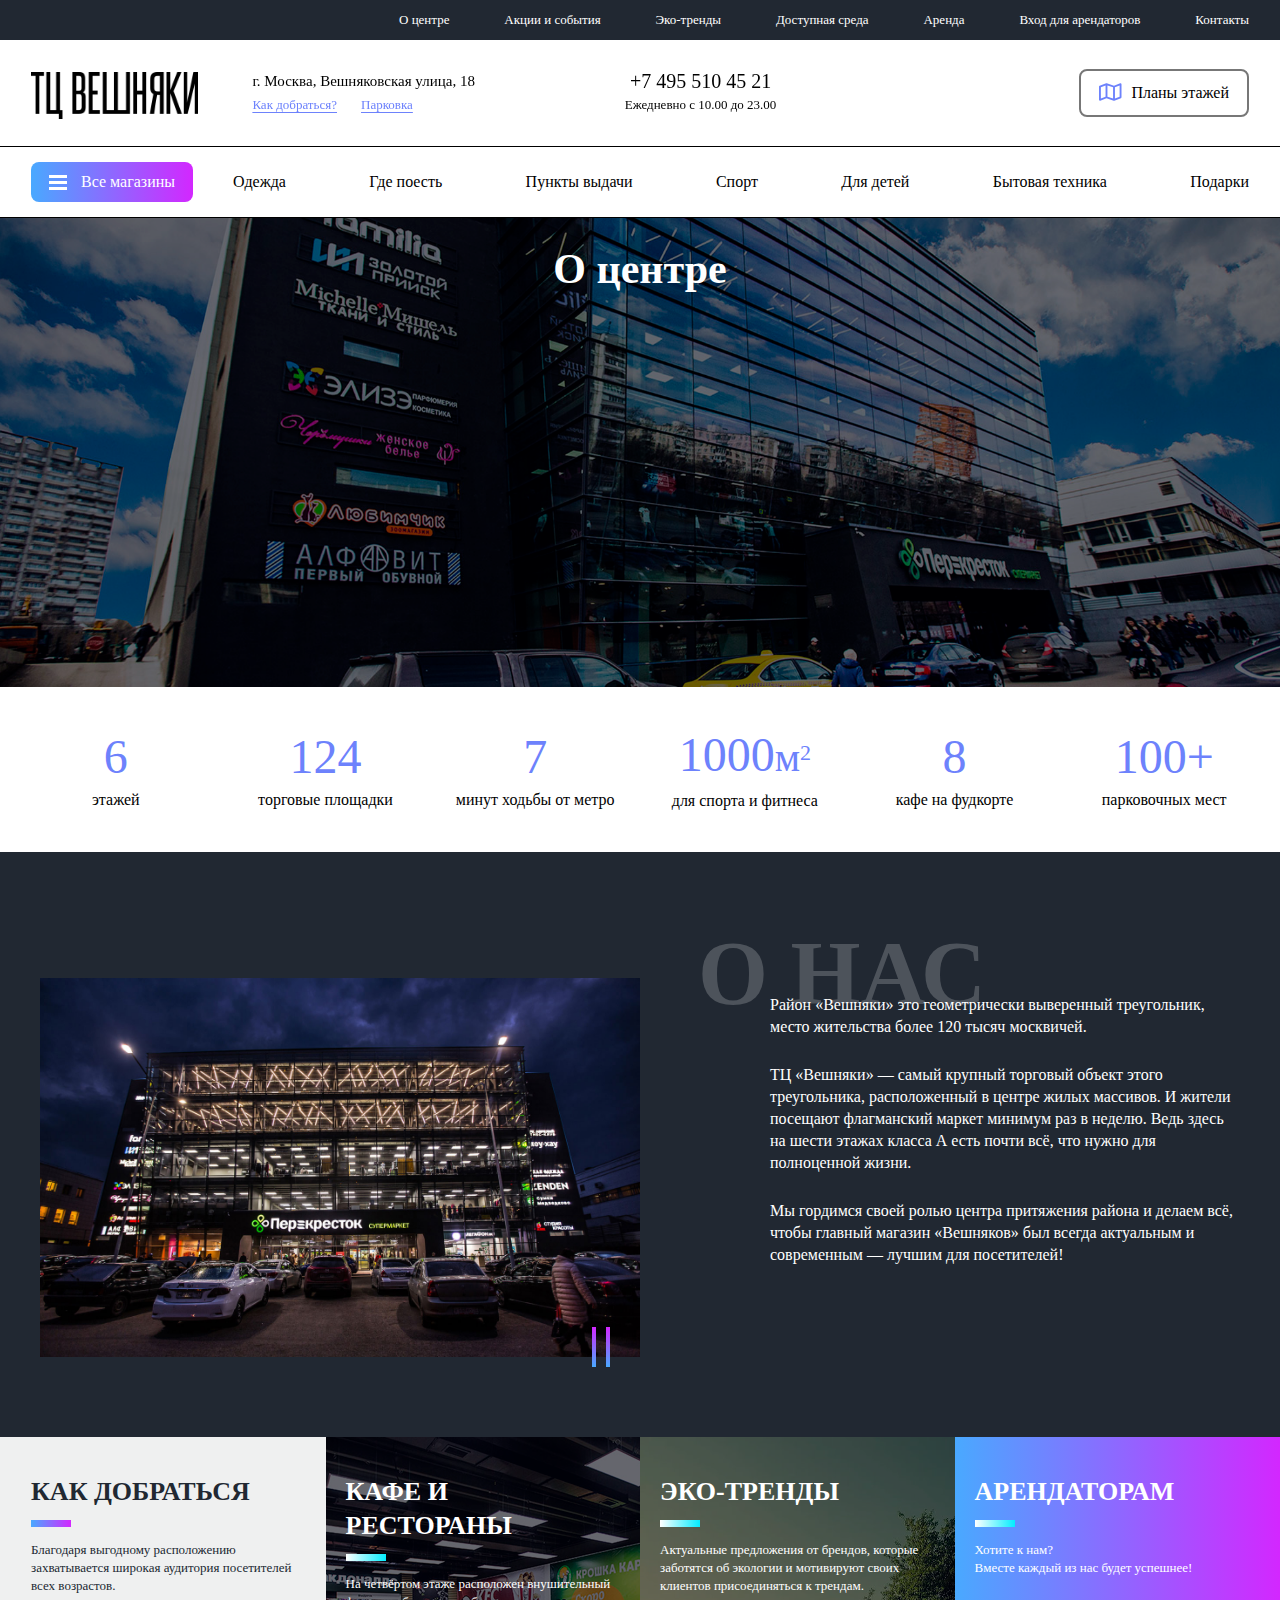
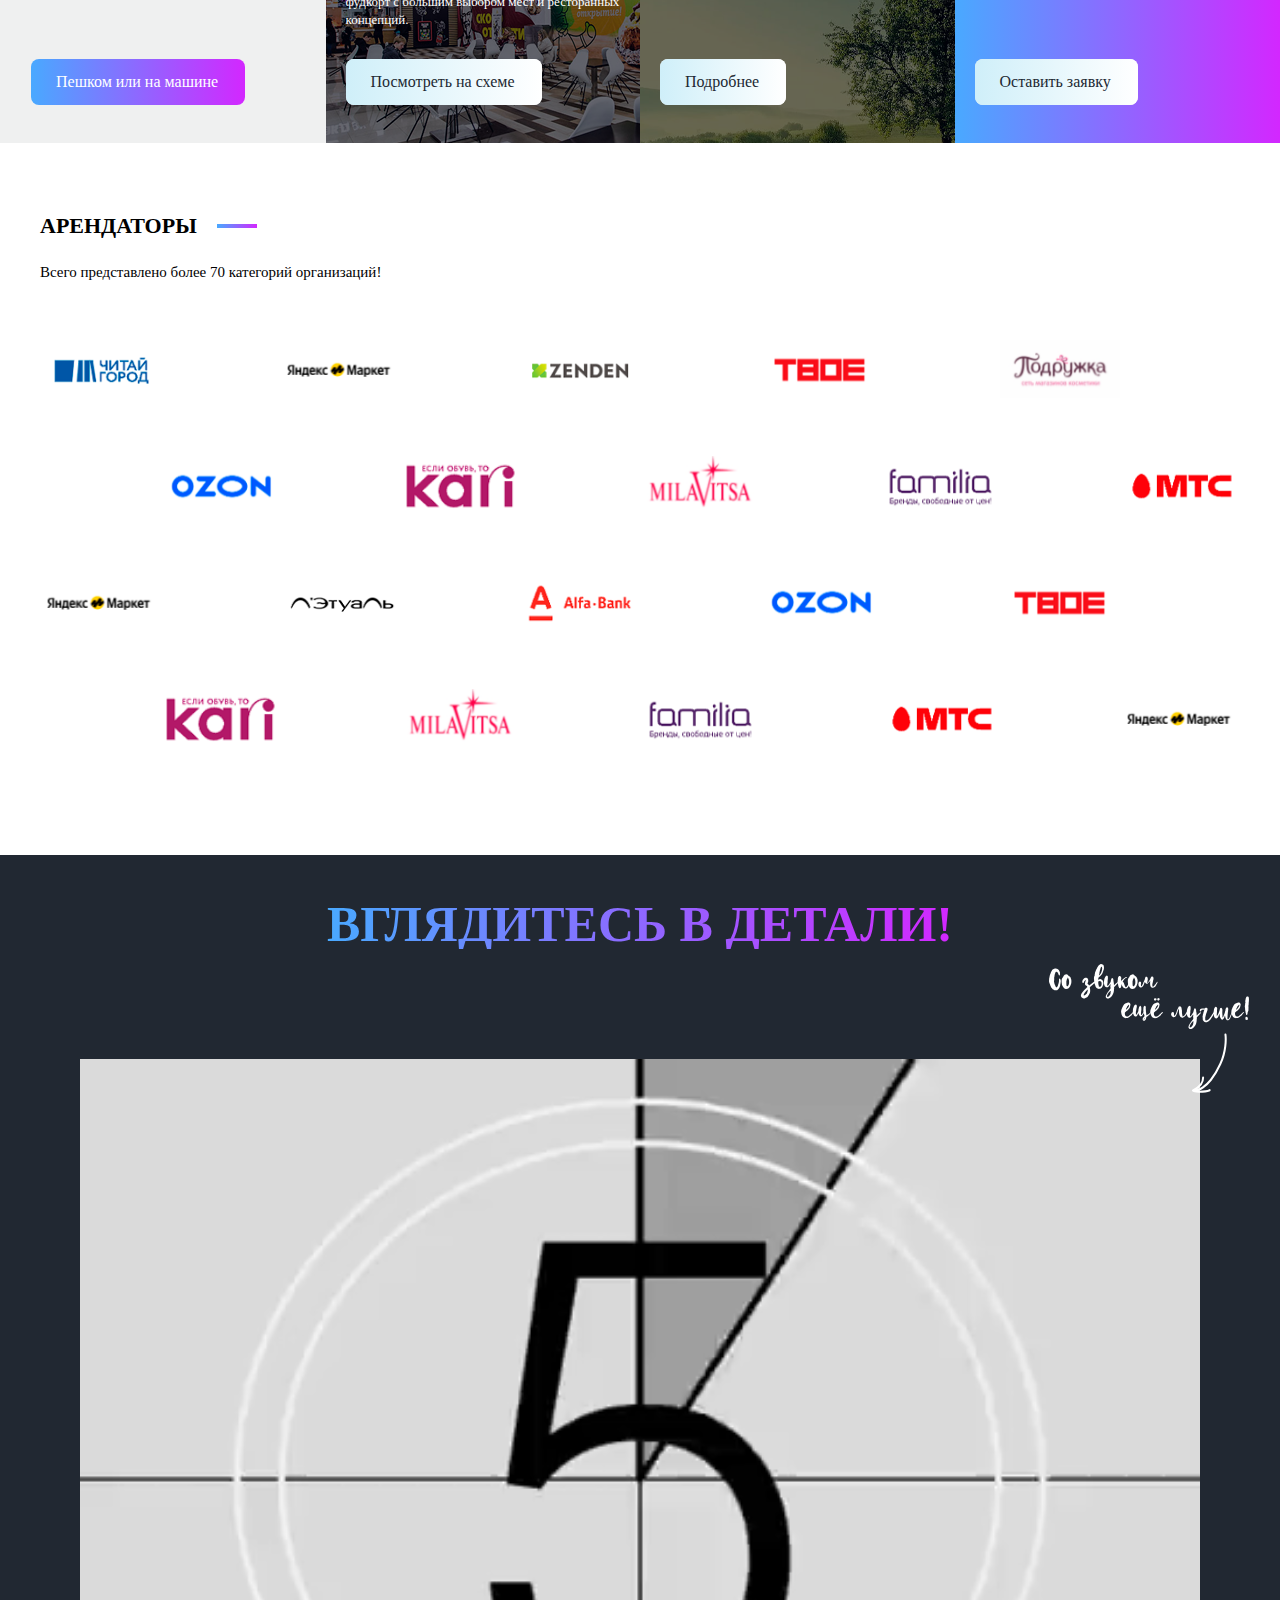
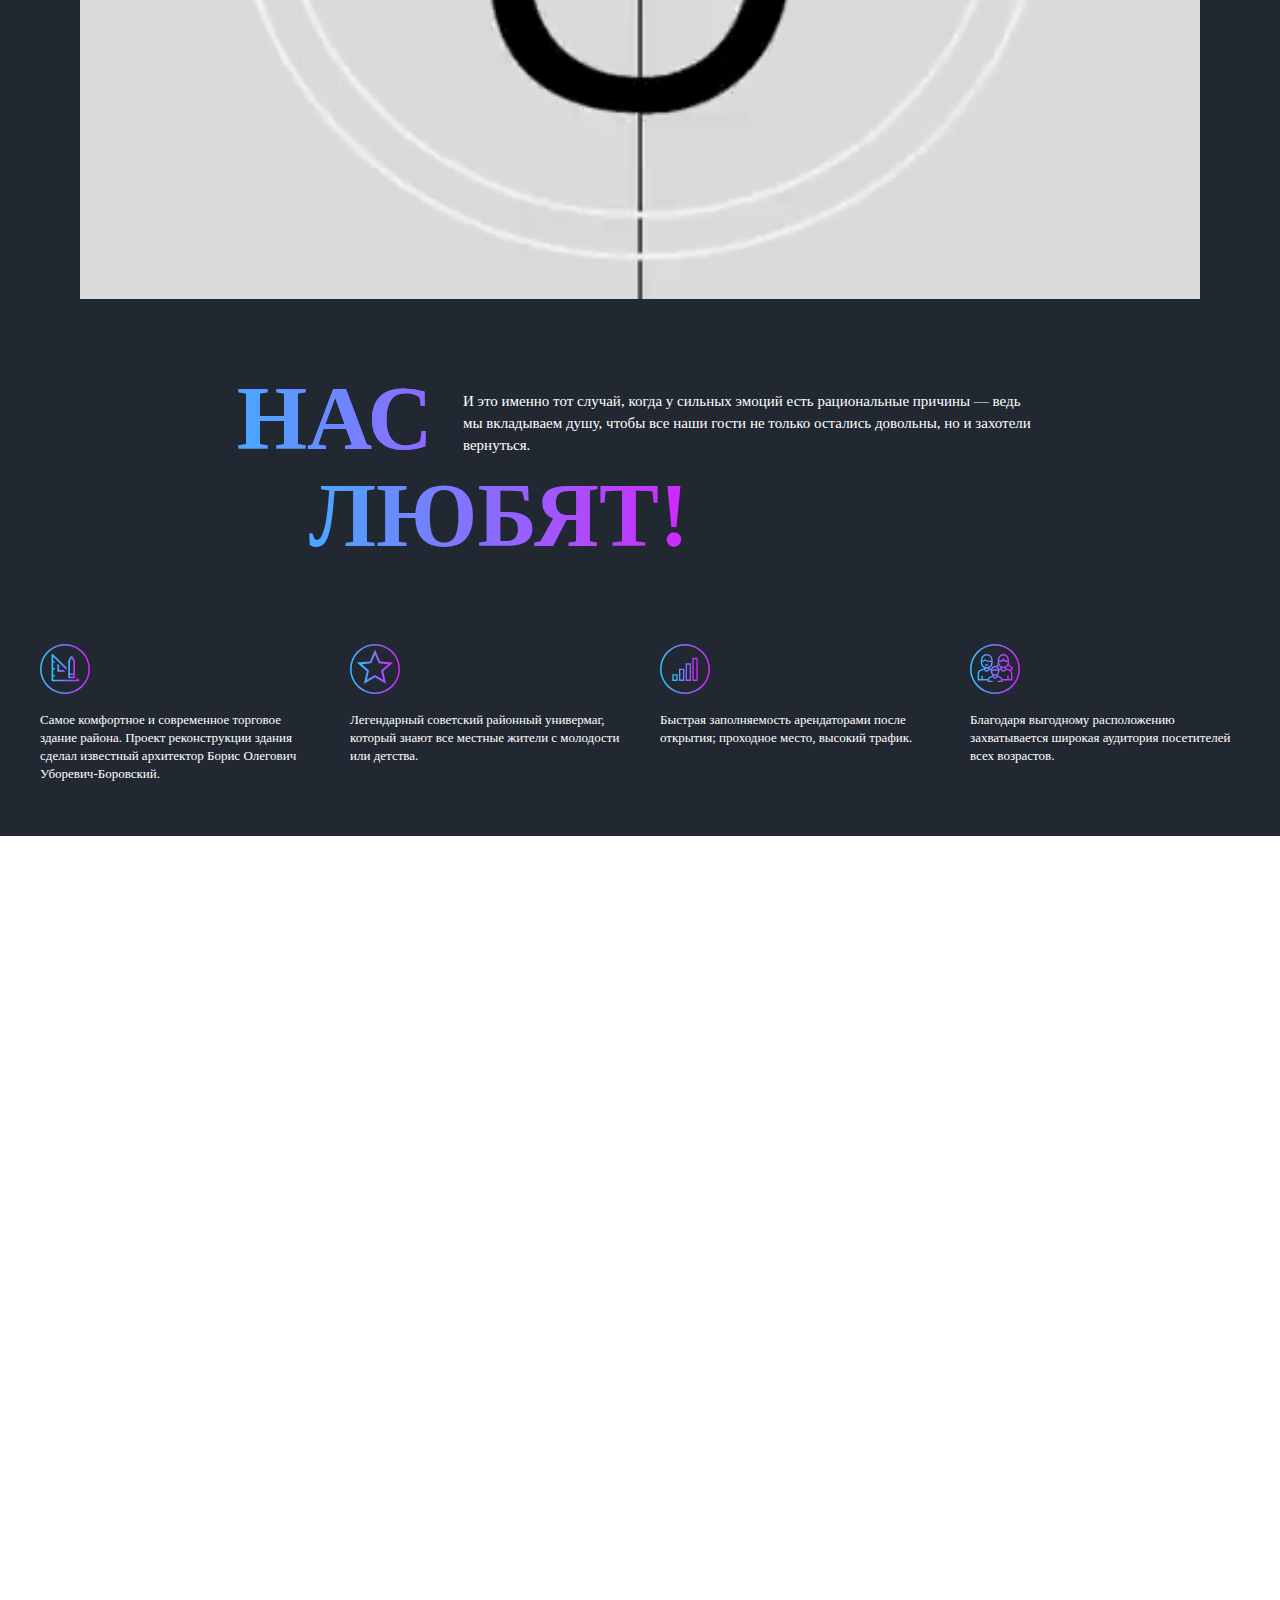
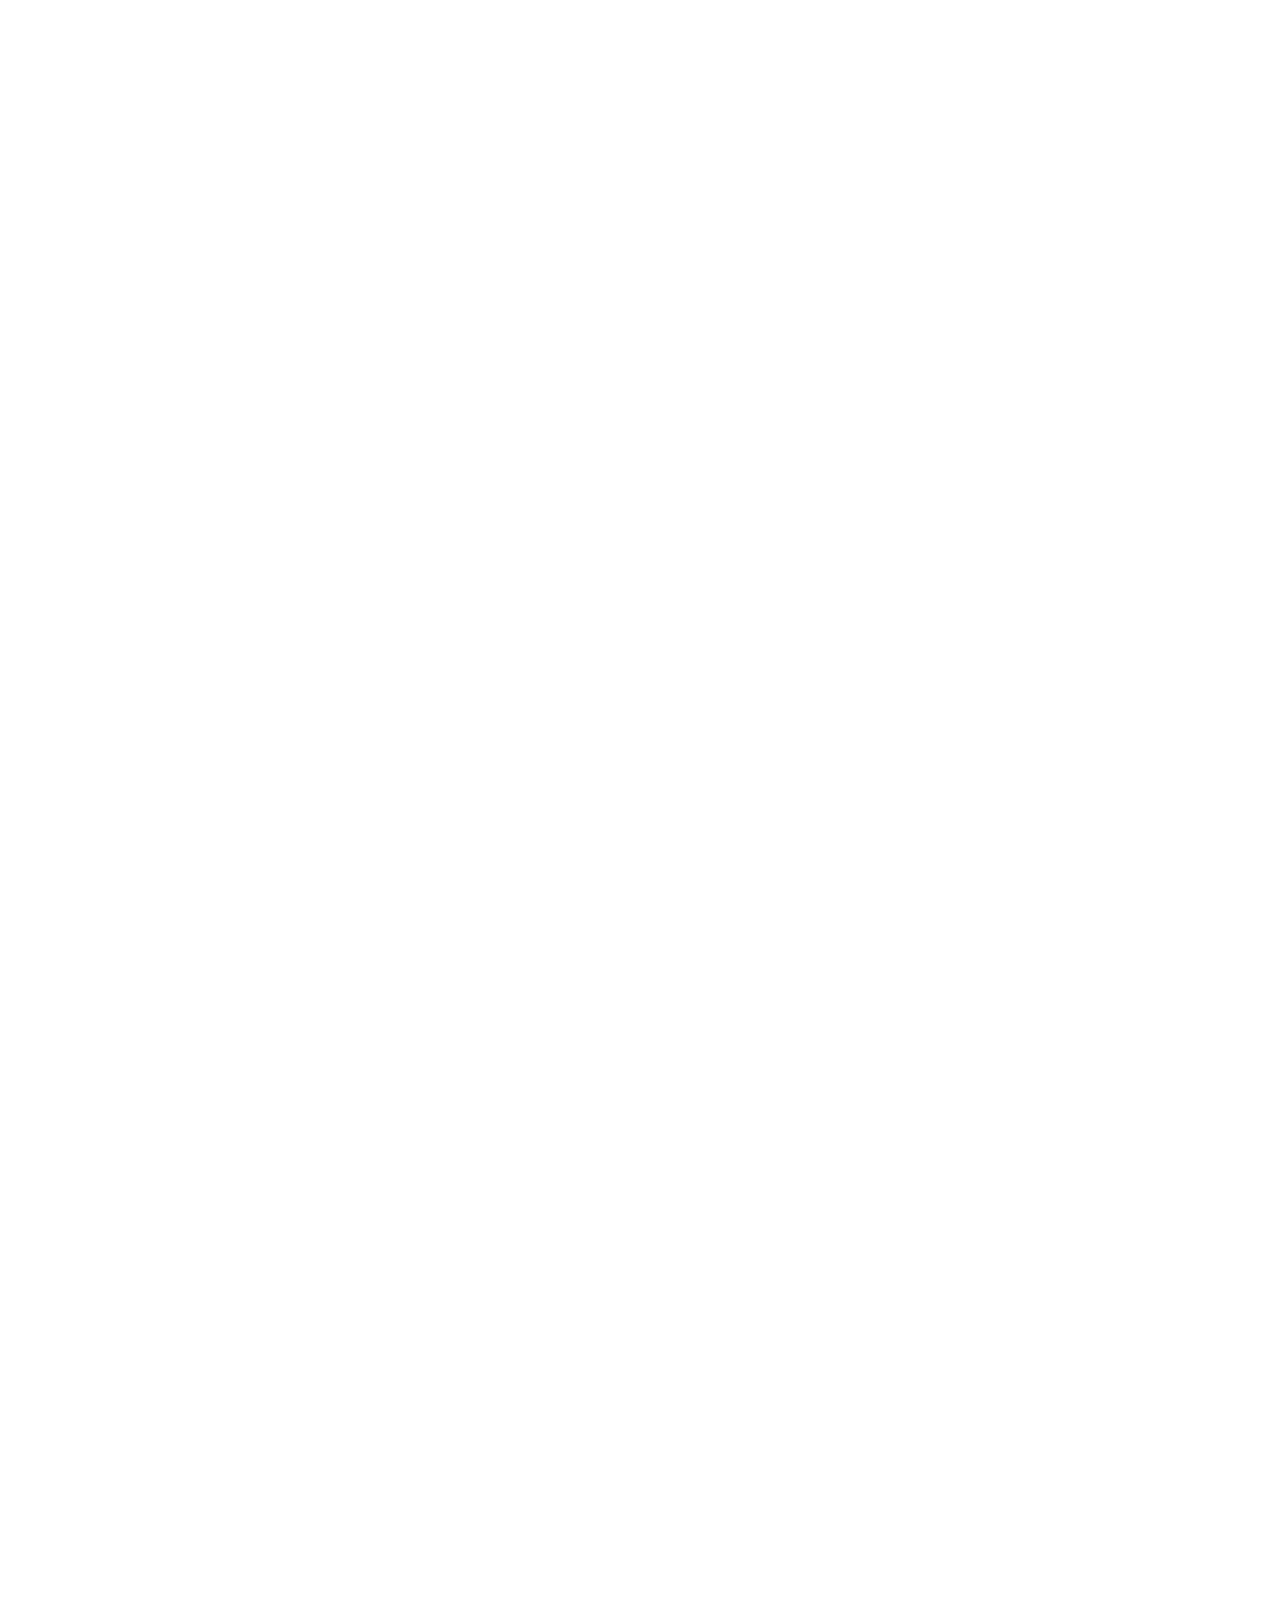
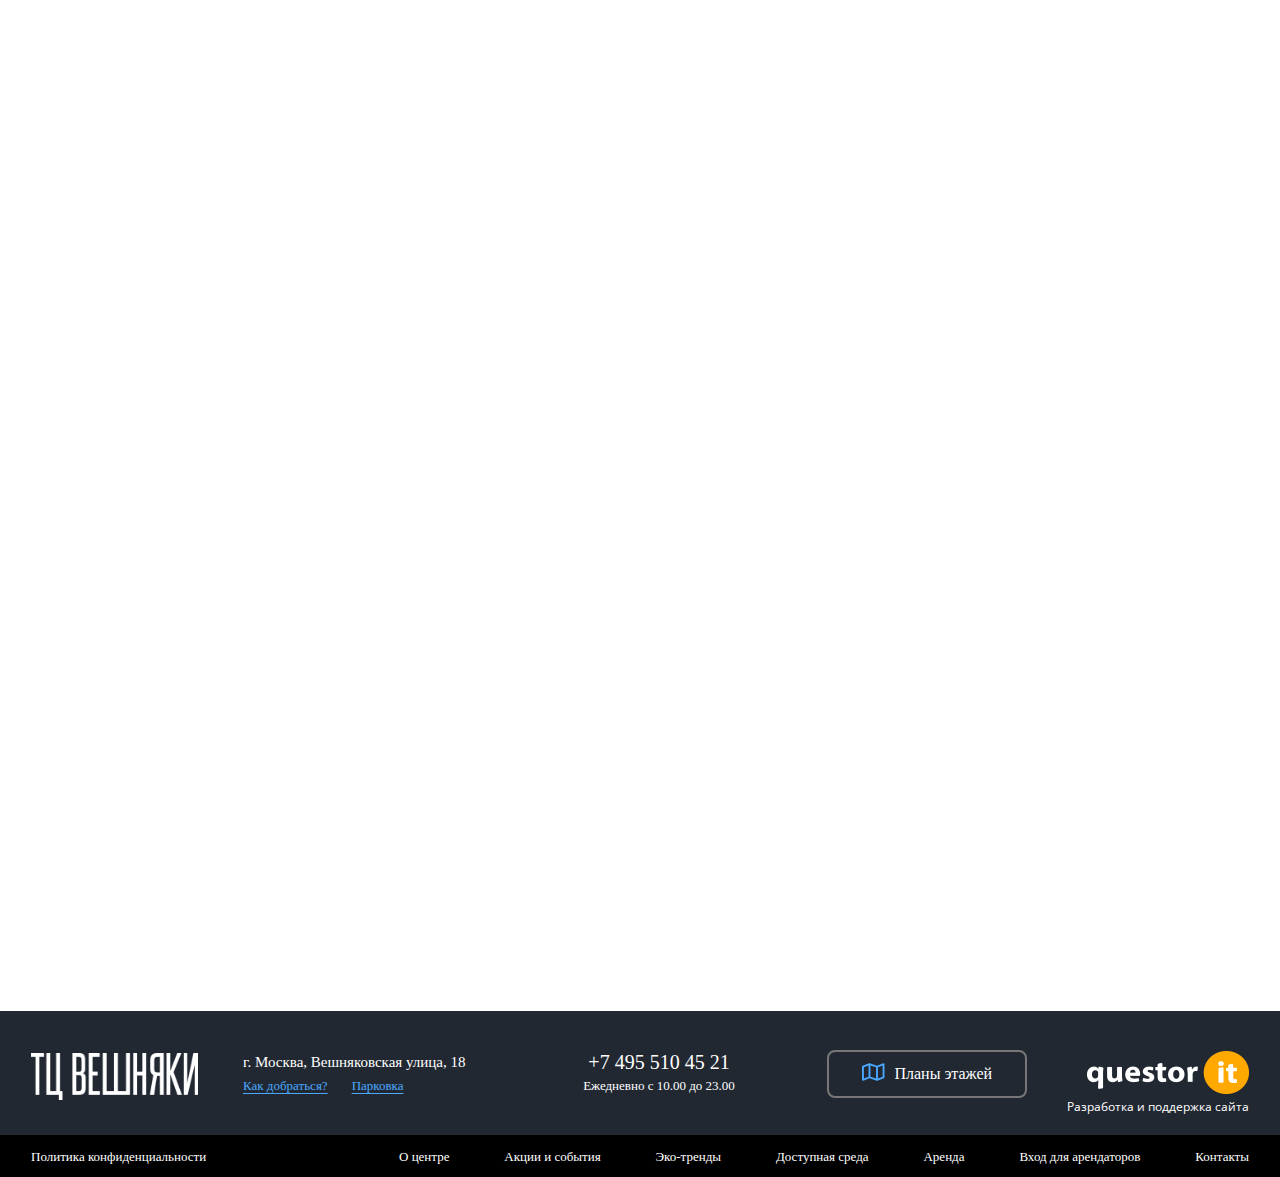
==== commit 8f52a306: "update" ====
--- a/src/pages/about.html
+++ b/src/pages/about.html
@@ -668,12 +668,7 @@
     <div class="footer_map">
         <div class="map_overlay"></div>
         <div class="map_wrapper">
-            <a href="https://yandex.com/maps/org/veshnyaki/106962112972/?utm_medium=mapframe&utm_source=maps"
-               style="color:#eee;font-size:12px;position:absolute;top:0;">Вешняки</a>
-            <a href="https://yandex.com/maps/213/moscow/category/shopping_mall/184108083/?utm_medium=mapframe&utm_source=maps"
-               style="color:#eee;font-size:12px;position:absolute;top:14px;">Торговый центр в Москве</a>
-            <iframe src="https://yandex.com/map-widget/v1/?ll=37.825155%2C55.724124&mode=search&oid=106962112972&ol=biz&z=17.08&disableScroll=true&hideToolbar=true"
-                    frameborder="0"></iframe>
+            <iframe src="https://yandex.com/map-widget/v1/?ll=37.825155%2C55.724124&mode=whatshere&oid=106962112972&ol=biz&z=17.08&disableScroll=true&hideToolbar=true" frameborder="0"></iframe>
         </div>
     </div>
     <div class="footer_main">
--- a/src/styles/about.css
+++ b/src/styles/about.css
@@ -17,7 +17,7 @@
 }
 @media (max-width: 1024px) {
   .introduction_section {
-    height: max(586px, 100vh);
+    height: 580px;
   }
 }
 .introduction_section h1 {
@@ -404,10 +404,10 @@
 }
 .pages_nav_item h3 {
   font-size: 30px;
-  line-height: 44px;
-  position: relative;
-  margin: 0 0 20px 0;
-  padding-bottom: 20px;
+  line-height: 34px;
+  position: relative;
+  margin: 4px 0 20px 0;
+  padding-bottom: 24px;
   font-family: "GothamProBlack";
   text-transform: uppercase;
 }
@@ -483,7 +483,7 @@
   }
 }
 .pages_nav_item img {
-  transition: 300ms;
+  transition: 1200ms;
   position: absolute;
   z-index: -1;
   width: auto;
@@ -570,7 +570,7 @@
   z-index: -1;
 }
 .pages_nav_item_button.light:after {
-  background: linear-gradient(90deg, #ffffff, #cfeff9);
+  background: linear-gradient(90deg, #ffffff, #B1E3E1);
   opacity: 0;
   transition: 600ms;
 }
--- a/src/styles/style.css
+++ b/src/styles/style.css
@@ -1,9 +1,13 @@
 * {
     box-sizing: border-box;
 }
+
+
 html {
     line-height: 1.15; /* 1 */
     -webkit-text-size-adjust: 100%; /* 2 */
+    -webkit-font-smoothing: antialiased;
+    -moz-osx-font-smoothing: grayscale;
     height: 100%;
 }
 
--- a/src/styles/header.css
+++ b/src/styles/header.css
@@ -48,6 +48,10 @@
     width: 850px;
   }
 }
+.header_top li:hover {
+  color: #6d82fc;
+  transition: 150ms;
+}
 @media (max-width: 1024px) {
   .header_top {
     display: none;
@@ -221,6 +225,9 @@
   text-underline-offset: 3px;
   margin-right: 20px;
 }
+.header_address_links a:hover {
+  text-decoration: none;
+}
 @media (max-width: 1600px) {
   .header_address_links a {
     font-size: 13px;
@@ -380,11 +387,15 @@
   font-size: 20px;
   line-height: 44px;
   font-family: "GothamProMedium";
+  transition: 150ms;
 }
 @media (max-width: 1600px) {
   .header_bottom_nav_list li {
     font-size: 16px;
   }
+}
+.header_bottom_nav_list li:hover {
+  color: #6d82fc;
 }
 @media (max-width: 1600px) {
   .header_bottom_nav_list li {
@@ -642,7 +653,7 @@
   font-family: "GothamPro";
 }
 
-.drop_menu_shops_item:hover {
+.drop_menu_shops_item a:hover {
   display: inline-block;
   color: #6d82fc;
   text-decoration: underline;
@@ -670,11 +681,15 @@
   line-height: 40px;
   list-style-type: none;
   font-family: "GothamProMedium";
+  transition: 150ms;
 }
 @media (max-width: 1600px) {
   .drop_menu_bottom_nav li {
     font-size: 16px;
   }
+}
+.drop_menu_bottom_nav li:hover {
+  color: #6d82fc;
 }
 
 .drop_menu_content {
@@ -758,7 +773,8 @@
 
 .drop_menu_mobile_buttons {
   display: flex;
-  justify-content: space-between;
+  column-gap: 20px;
+  justify-content: flex-start;
   padding: 12px 0;
 }
 
@@ -813,7 +829,7 @@
     display: grid;
     grid-template-columns: repeat(2, 140px);
     grid-template-rows: repeat(5, 1fr);
-    justify-content: space-between;
+    justify-content: start;
     grid-auto-flow: column;
     grid-column-gap: 20px;
   }
@@ -847,7 +863,7 @@
     display: grid;
     grid-template-columns: repeat(2, 140px);
     grid-template-rows: repeat(3, 1fr);
-    justify-content: space-between;
+    justify-content: start;
     grid-auto-flow: column;
     grid-column-gap: 20px;
   }
--- a/src/styles/footer.css
+++ b/src/styles/footer.css
@@ -235,6 +235,10 @@
   height: 100%;
 }
 
+.map-widget-content-view {
+  display: none;
+}
+
 .map_overlay {
   position: absolute;
   width: 100%;
@@ -420,6 +424,9 @@
   text-underline-offset: 3px;
   margin-right: 20px;
 }
+.footer_address_links a:hover {
+  text-decoration: none;
+}
 @media (max-width: 1600px) {
   .footer_address_links a {
     font-size: 13px;
@@ -627,6 +634,10 @@
     width: 850px;
   }
 }
+.footer_bottom_nav li:hover {
+  color: #6d82fc;
+  transition: 150ms;
+}
 .footer_bottom_nav span {
   font-family: "GothamPro";
 }
@@ -641,10 +652,18 @@
     width: 100%;
   }
 }
+.footer_bottom_nav span:hover {
+  color: #4aa8ff;
+  text-decoration: underline;
+  text-underline-offset: 3px;
+}
 @media (max-width: 1024px) {
   .footer_bottom_nav ul {
     display: none;
   }
+}
+.footer_bottom_nav ul li:hover {
+  color: #4aa8ff;
 }
 @media (max-width: 1600px) {
   .footer_bottom_nav {
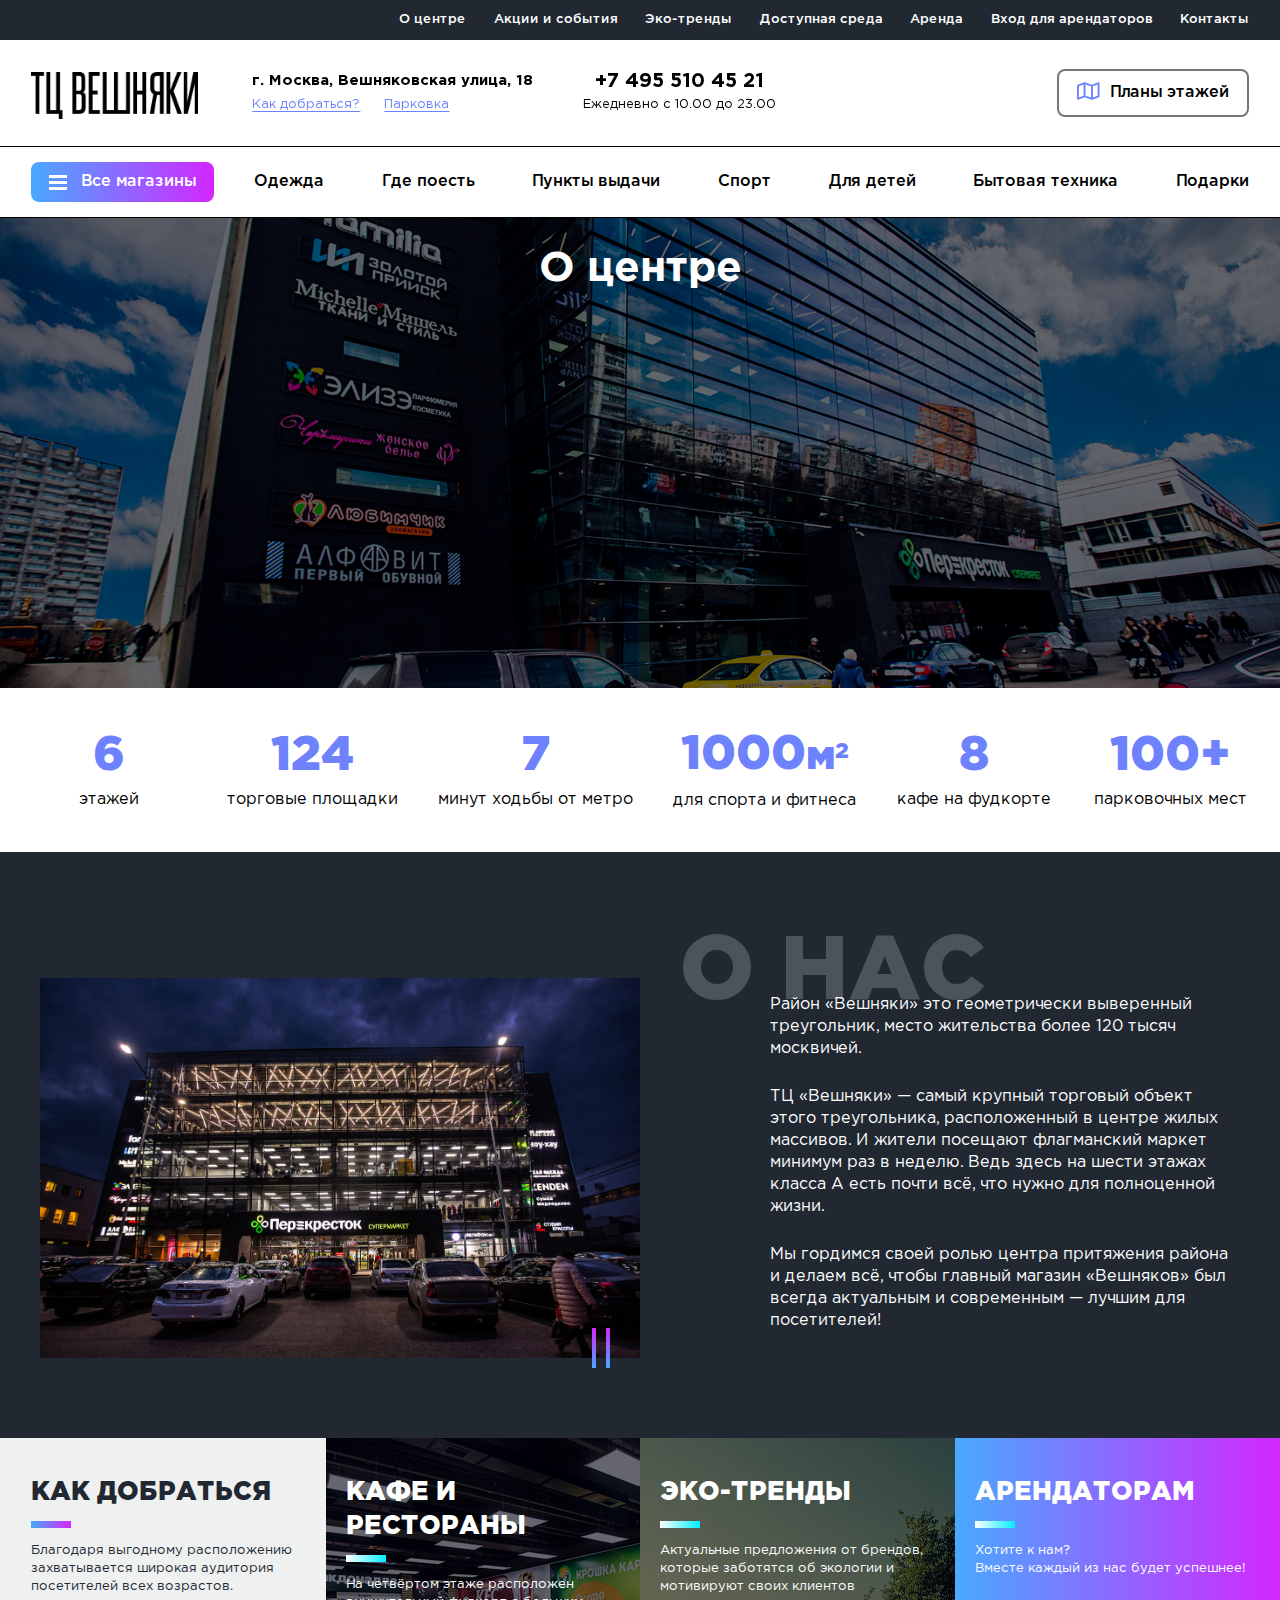
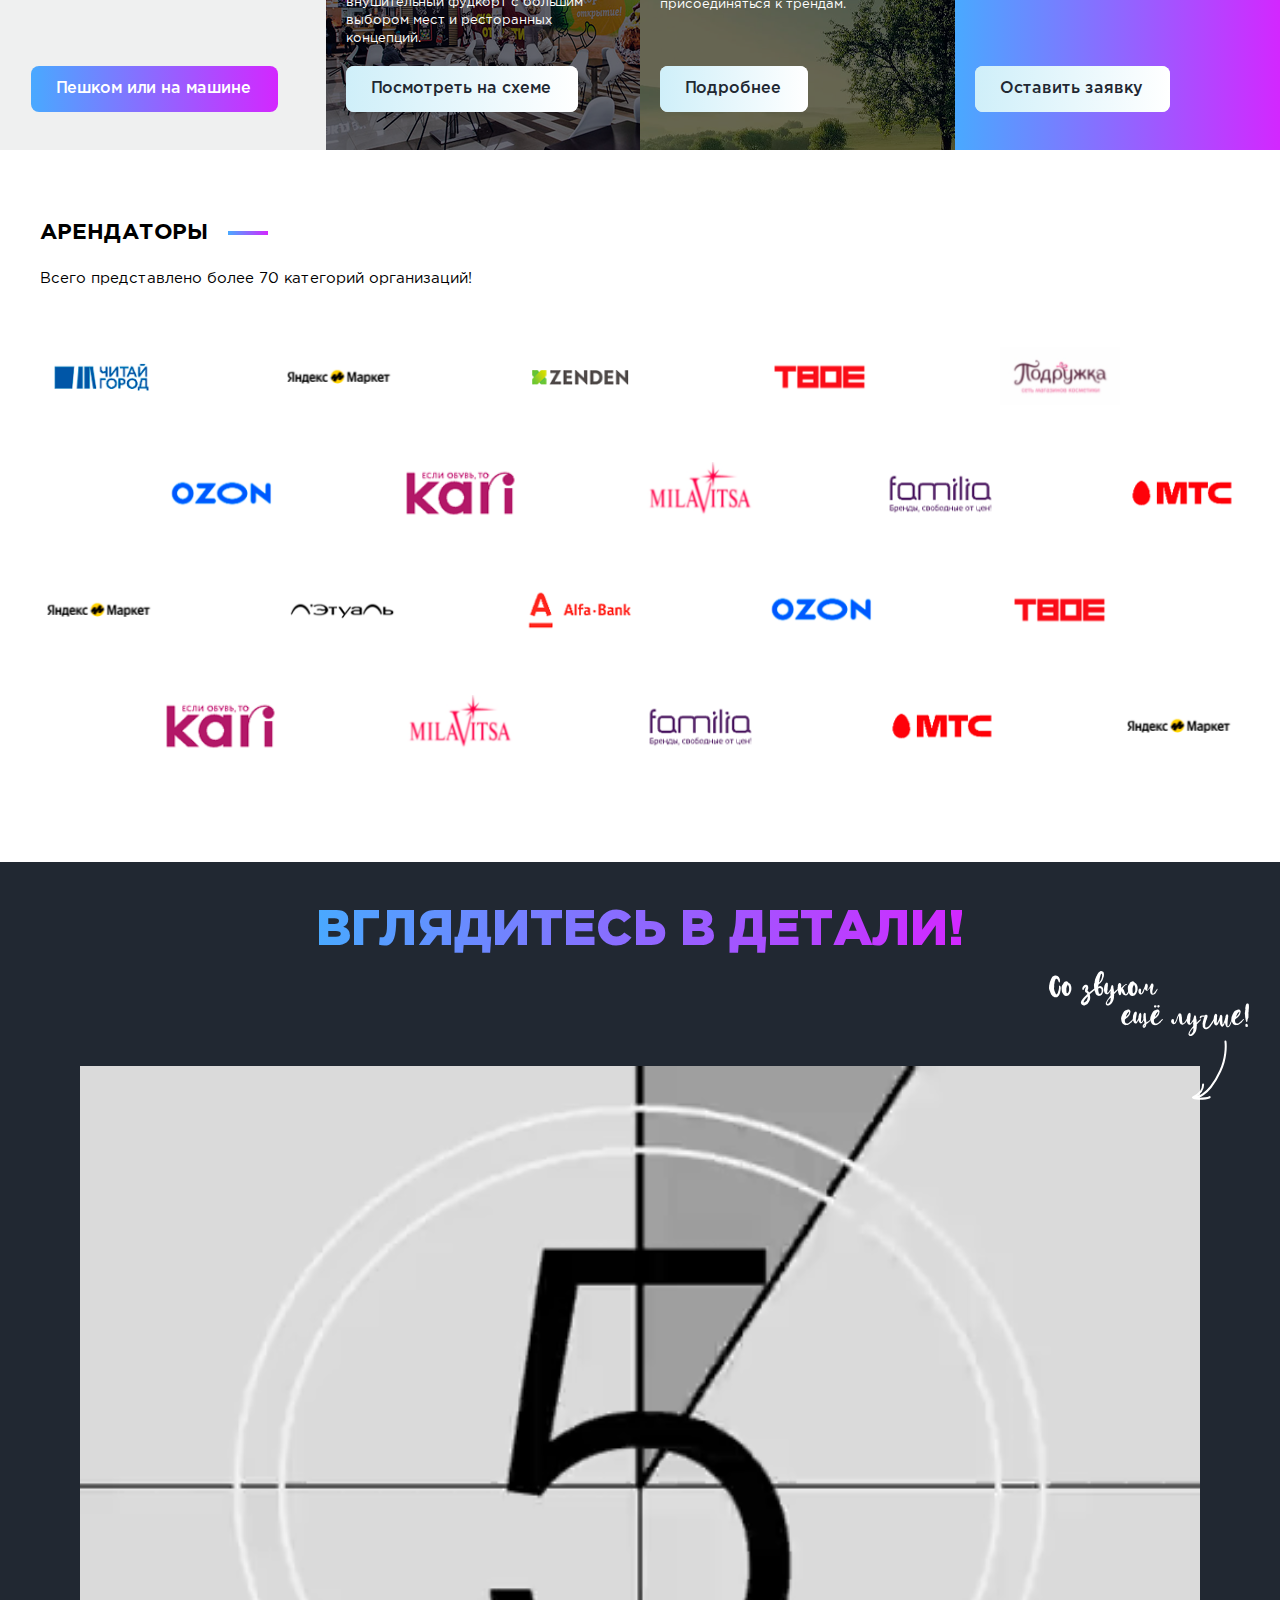
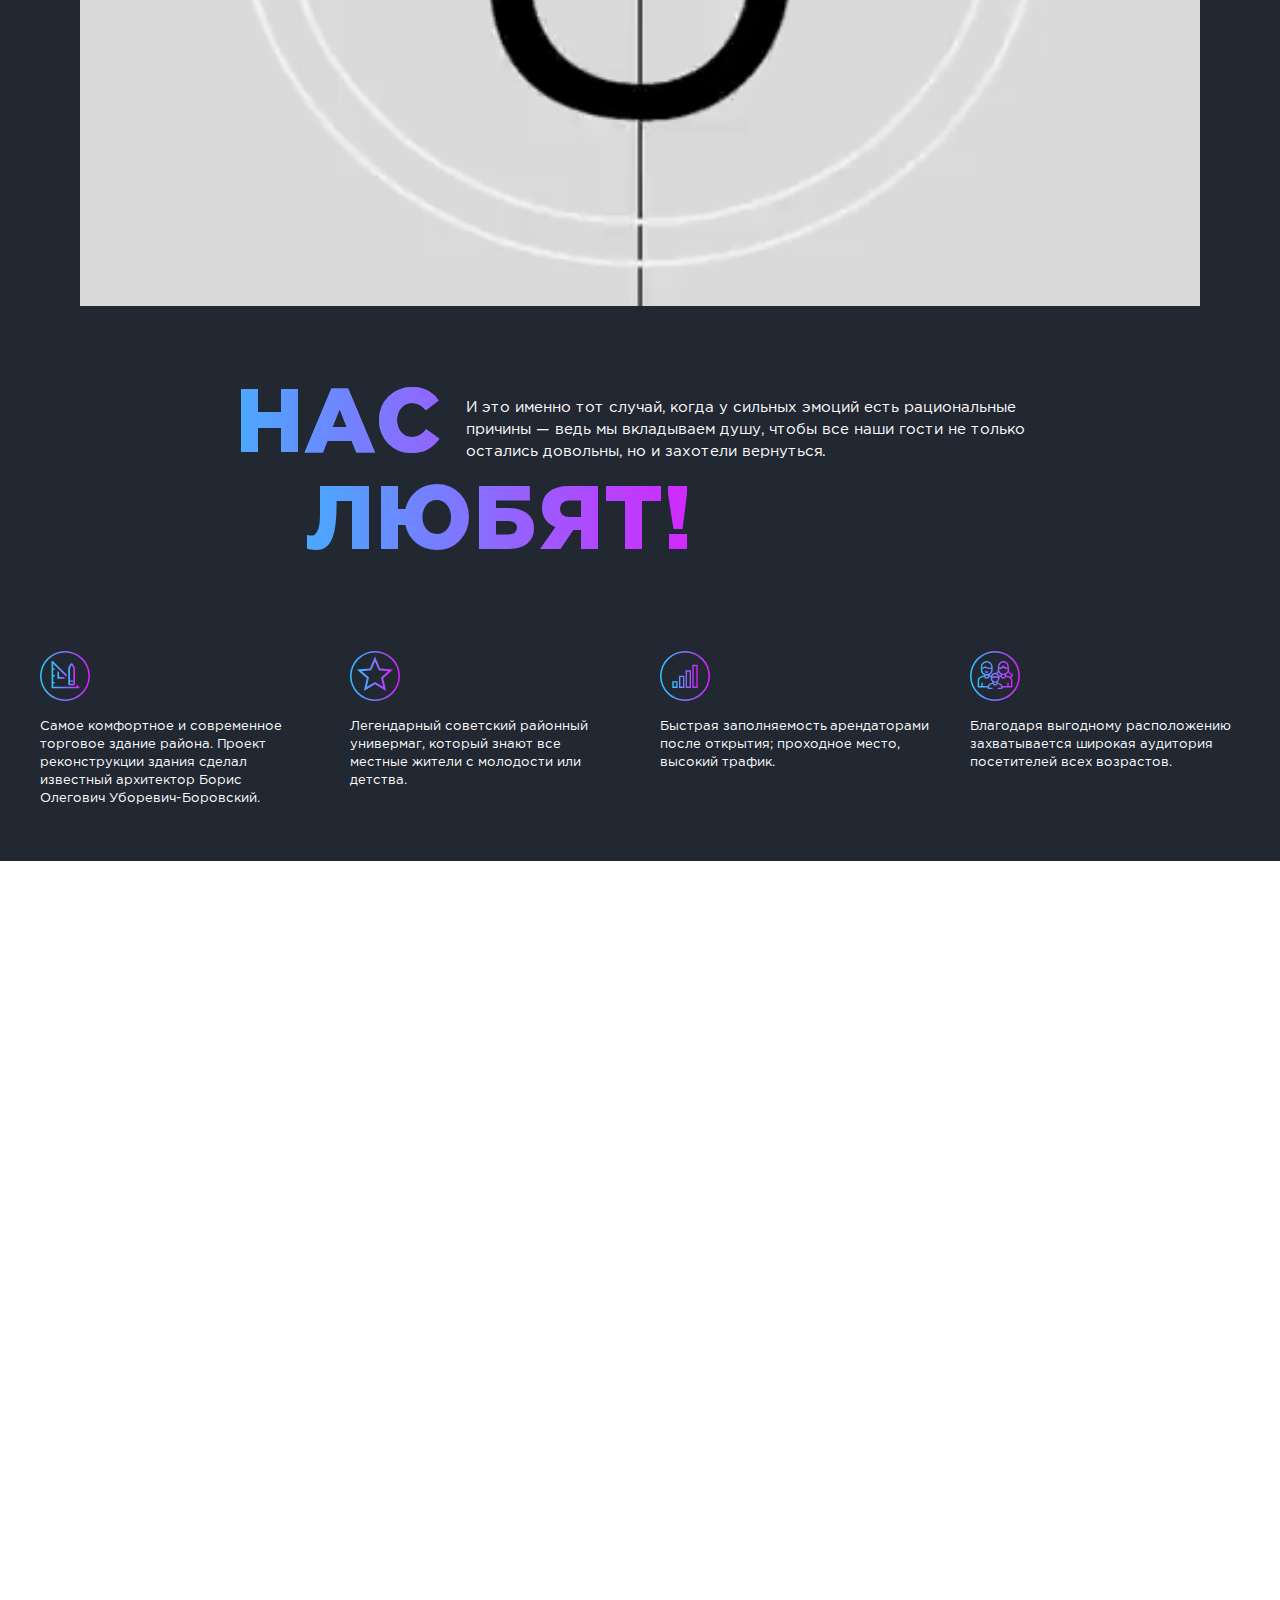
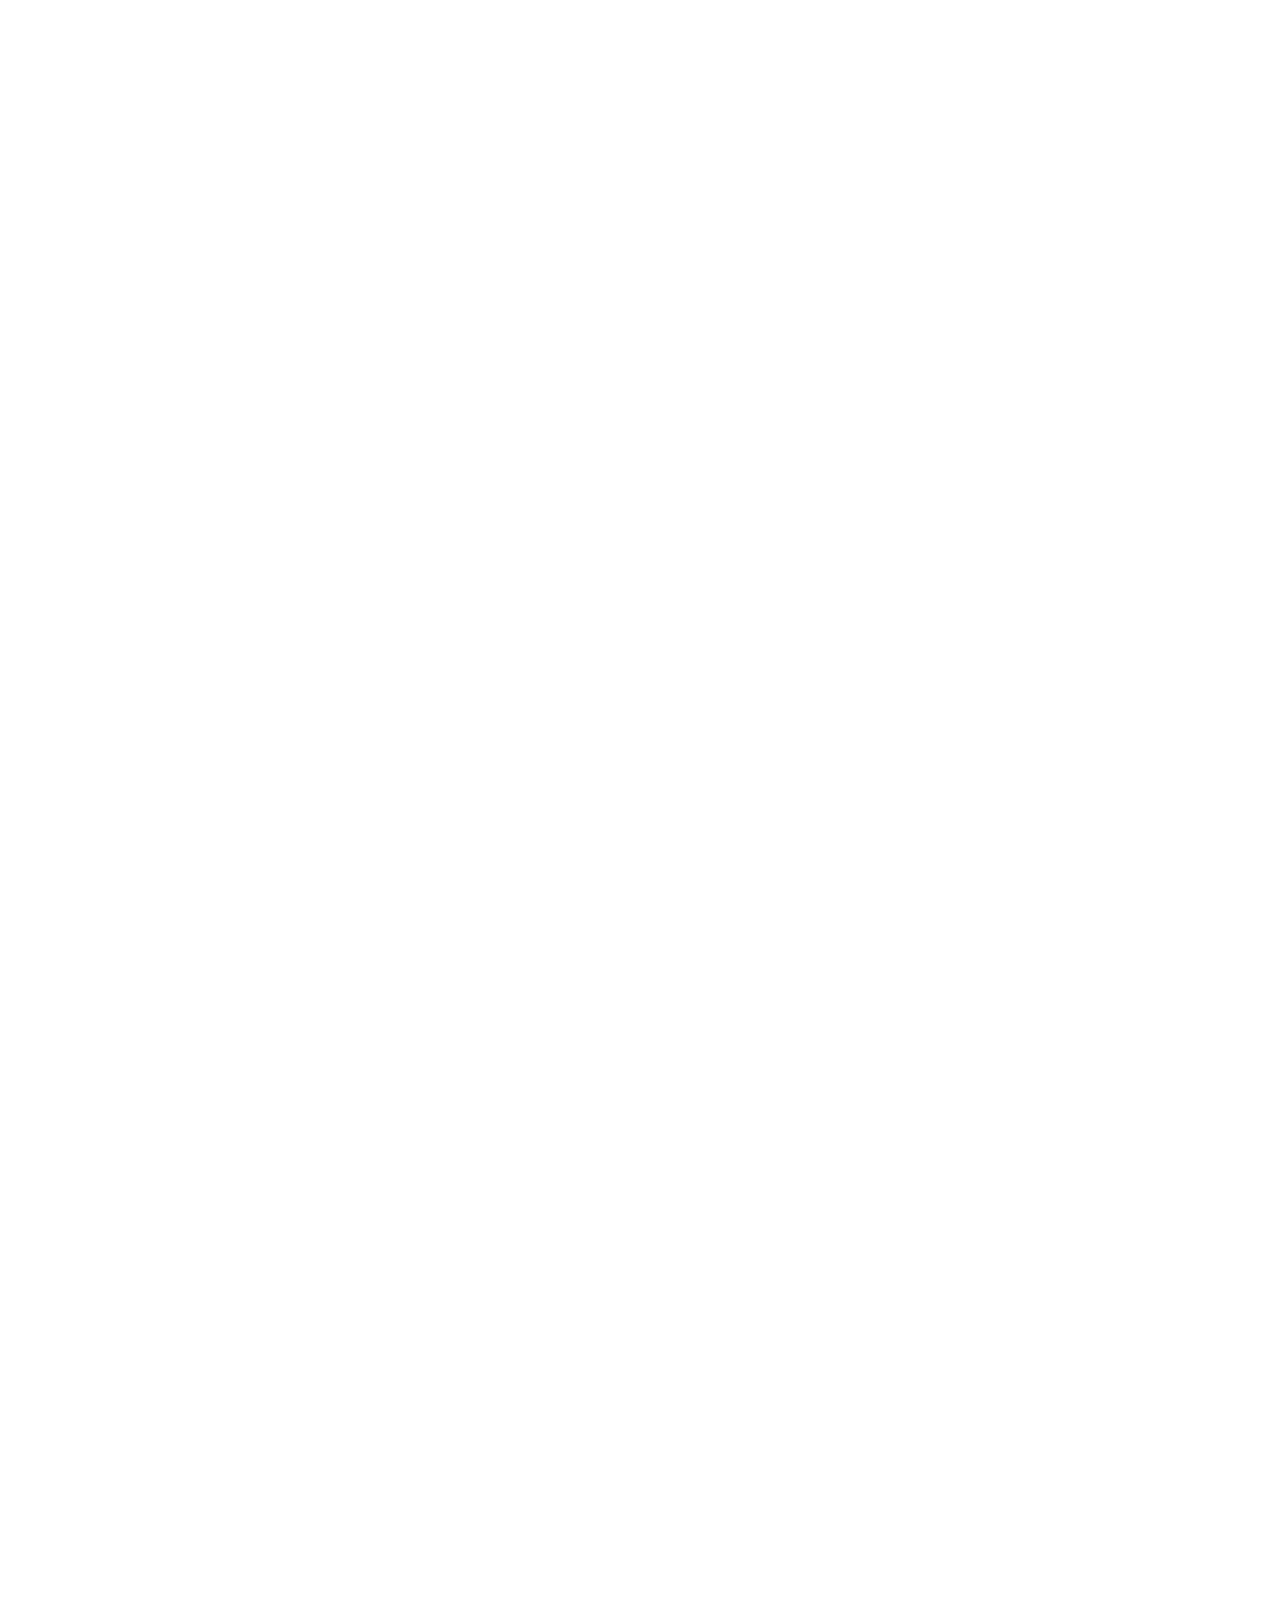
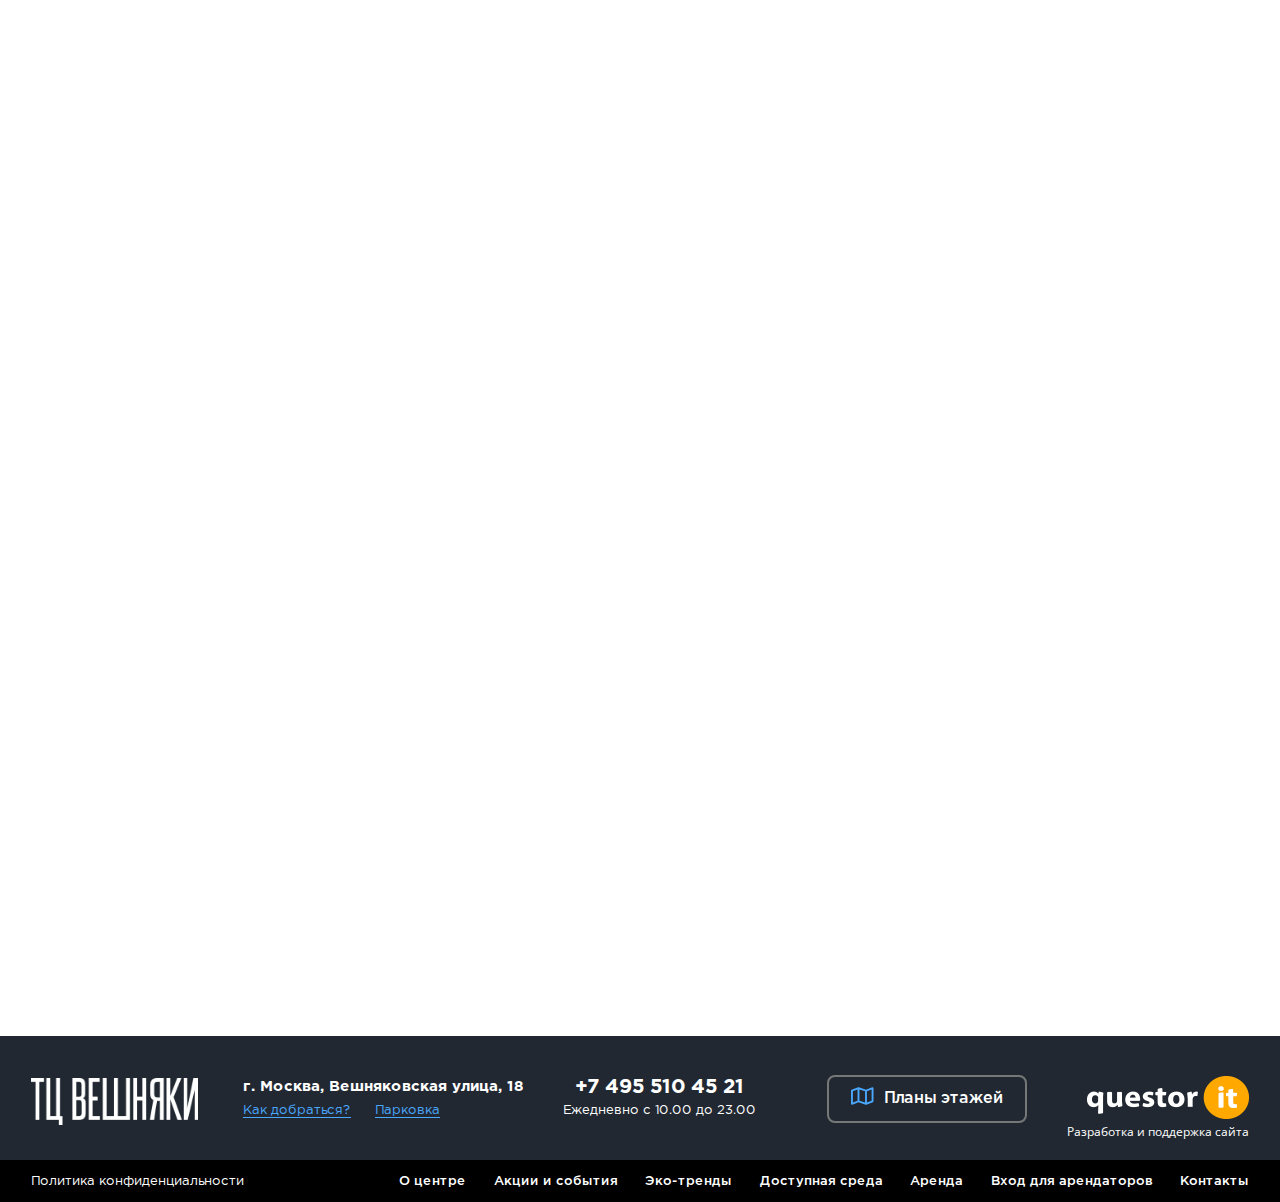
==== commit e392cc33: "update" ====
--- a/src/pages/about.html
+++ b/src/pages/about.html
@@ -7,6 +7,7 @@
     <link rel="stylesheet" type="text/css" href="../styles/style.css">
     <link rel="stylesheet" type="text/css" href="../styles/header.css">
     <link rel="stylesheet" type="text/css" href="../styles/footer.css">
+    <link rel="stylesheet" type="text/css" href="../styles/rental_form.css">
     <link rel="stylesheet" type="text/css" href="../fonts/fontAwesomeAll.min.css">
 
     <title>О центре</title>
@@ -38,7 +39,7 @@
         <div class="header_mid_info">
             <div class="header_logo">
                 <a href="#">
-                    <img src="../images/logo.png" alt="logo">
+                    <img src="../images/png/logo.png" alt="logo">
                 </a>
             </div>
             <div class="header_mid_center">
@@ -310,6 +311,71 @@
         </nav>
     </div>
 </header>
+
+<div class="rental_form">
+    <div class="form_wrapper">
+        <div class="form_title_wrapper">
+            <h2>Заявка на аренду</h2>
+            <p>Для аренды площади в ТЦ «Вешняки» заполните форму ниже, указав необходимые данные о вашей
+                организации.</p>
+        </div>
+        <div class="form_close">
+            <i class="fa-solid fa-xmark"></i>
+        </div>
+        <form action="/submit" method="post">
+            <div class="form_contacts">
+                <label for="name"></label>
+                <input type="text" name="name" id="name" placeholder="Ваше имя">
+
+                <label for="phoneNumber"></label>
+                <input type="tel" name="phoneNumber" id="phoneNumber" placeholder="Ваш номер телефона">
+
+                <label for="email"></label>
+                <input type="email" name="email" id="email" placeholder="Ваша электронная почта">
+            </div>
+            <div class="form_organization_info">
+                <label for="organizationName"></label>
+                <input type="text" name="organizationName" id="organizationName"
+                       placeholder="Полное наименование организации">
+
+                <label for="brand"></label>
+                <input type="text" name="brand" id="brand" placeholder="Бренд / торговая марка">
+
+                <label for="product"></label>
+                <input type="text" name="product" id="product" placeholder="Товарный профиль (например: одежда, обувь)">
+            </div>
+            <div class="form_rent_info">
+                <label class="rent_type_wrapper">
+                    <span class="form_select_title">Тип интересующей арендуемой площади:</span>
+                    <select name="rent_type" id="rent_type">
+                        <option value="1">Островная аренда</option>
+                        <option value="2">Островная аренда</option>
+                    </select>
+                </label>
+                <label class="form_area_wrapper">
+                    <span class="form_select_title">Размер интересующей вас площади м2:</span>
+                    <span class="area_wrapper">
+                <input type="number" name="area_from" id="area_from" placeholder="От" class="form_area">
+                <input type="number" name="area_to" id="area_to" placeholder="До" class="form_area">
+                <input type="number" name="area_optimal" id="area_optimal" placeholder="Оптимально" class="form_area">
+              </span>
+
+                </label>
+            </div>
+            <div class="form_agreement">
+                <input type="checkbox" name="agreement" id="agreement">
+                <label for="agreement">
+              <span>
+                Я даю согласие на обработку
+                <a href="#">персональных данных</a>
+              </span>
+                </label>
+            </div>
+            <button type="submit">Отправить заявку</button>
+        </form>
+    </div>
+</div>
+
 <main>
     <section class="introduction_section">
         <h1>О центре</h1>
@@ -373,19 +439,19 @@
             <h3>Кафе и рестораны</h3>
             <p>На четвёртом этаже расположен внушительный фудкорт с большим выбором мест и ресторанных концепций.</p>
             <button class="pages_nav_item_button light" onclick="window.location.href='#'">Посмотреть на схеме</button>
-            <img src="../images/mainPage/caffe.png" alt="">
+            <img src="../images/backgrounds/caffe.png" alt="">
         </div>
         <div class="pages_nav_item light zoom_hover" onclick="window.location.href='#'" role="button">
             <h3>Эко-тренды</h3>
             <p>Актуальные предложения от брендов, которые заботятся об экологии и мотивируют своих клиентов
                 присоединяться к трендам.</p>
             <button class="pages_nav_item_button light" onclick="window.location.href='#'">Подробнее</button>
-            <img src="../images/mainPage/eco.png" alt="">
-        </div>
-        <div class="pages_nav_item light" onclick="window.location.href='#'" role="button">
+            <img src="../images/backgrounds/eco.png" alt="">
+        </div>
+        <div class="pages_nav_item light rental_form_open" role="button">
             <h3>Арендаторам</h3>
             <p>Хотите к нам? <br> Вместе каждый из нас будет успешнее!</p>
-            <button class="pages_nav_item_button light" onclick="window.location.href='#'">Оставить заявку</button>
+            <button class="pages_nav_item_button light rental_form_open">Оставить заявку</button>
         </div>
     </section>
     <section class="renters_section">
@@ -675,7 +741,7 @@
         <div class="footer_info">
             <div class="footer_logo">
                 <a href="#">
-                    <img src="../images/logo.png" alt="logo">
+                    <img src="../images/png/logo.png" alt="logo">
                 </a>
             </div>
             <div class="footer_address_container">
@@ -694,7 +760,7 @@
                 <span>Планы этажей</span>
             </button>
             <div class="questor_it_logo_wrapper">
-                <img src="../images/questorItLogo.png" alt="questoe it">
+                <img src="../images/png/questorItLogo.png" alt="questoe it">
                 <span>Разработка и поддержка сайта</span>
             </div>
         </div>
@@ -719,5 +785,6 @@
 <script type="text/javascript" src="../js/init.js"></script>
 <script type="text/javascript" src="../js/header.js"></script>
 <script type="text/javascript" src="../js/common.js"></script>
+<script type="text/javascript" src="../js/rental_form.js"></script>
 <script type="text/javascript" src="../js/about.js"></script>
 </html>
--- a/src/styles/about.css
+++ b/src/styles/about.css
@@ -5,7 +5,7 @@
   width: 100%;
   height: 852px;
   overflow: hidden;
-  background-image: url("../images/mainImg.png");
+  background-image: url("../images/backgrounds/mainImg.png");
   background-repeat: no-repeat;
   background-size: cover;
   background-position: top center;
@@ -431,6 +431,7 @@
   .pages_nav_item h3 {
     margin: 0 0 20px 0;
     padding-bottom: 16px;
+    text-align: center;
   }
 }
 .pages_nav_item h3::after {
--- a/src/styles/style.css
+++ b/src/styles/style.css
@@ -1,13 +1,9 @@
 * {
     box-sizing: border-box;
 }
-
-
 html {
     line-height: 1.15; /* 1 */
     -webkit-text-size-adjust: 100%; /* 2 */
-    -webkit-font-smoothing: antialiased;
-    -moz-osx-font-smoothing: grayscale;
     height: 100%;
 }
 
--- a/src/styles/header.css
+++ b/src/styles/header.css
@@ -394,7 +394,7 @@
     font-size: 16px;
   }
 }
-.header_bottom_nav_list li:hover {
+.header_bottom_nav_list li a:hover {
   color: #6d82fc;
 }
 @media (max-width: 1600px) {
--- a/src/styles/rental_form.css
+++ b/src/styles/rental_form.css
@@ -0,0 +1,679 @@
+@import '../fonts/stylesheet.css';
+@import '../fonts/stylesheet.css';
+.rental_form {
+  padding: 0 110px;
+  position: fixed;
+  top: 0;
+  left: 0;
+  width: 100vw;
+  height: 100dvh;
+  z-index: 90000;
+  background: rgba(18, 18, 18, 0.5);
+  justify-content: center;
+  align-items: center;
+  display: none;
+}
+@media (max-width: 1600px) {
+  .rental_form {
+    padding: 0 31px;
+  }
+}
+@media (max-width: 600px) {
+  .rental_form {
+    padding: 0 10px;
+  }
+}
+.rental_form.active {
+  display: flex;
+}
+@media (max-width: 900px) {
+  .rental_form {
+    top: 0;
+    height: auto;
+    padding-left: 0;
+    padding-right: 0;
+  }
+  .rental_form.active {
+    display: block;
+  }
+}
+
+.form_wrapper {
+  position: relative;
+  width: 100%;
+  background: #ffffff;
+  border-radius: 20px;
+  padding-top: 46px;
+  padding-bottom: 74px;
+}
+.form_wrapper::-webkit-scrollbar {
+  width: 0;
+}
+@media (max-width: 1600px) {
+  .form_wrapper {
+    padding-top: 40px;
+    padding-bottom: 40px;
+  }
+}
+@media (max-width: 900px) {
+  .form_wrapper {
+    border-radius: 0;
+  }
+}
+.form_wrapper input {
+  font-size: 18px;
+  line-height: 26px;
+  font-family: "GothamProMedium";
+  color: #7d7d7d;
+  border: 2px solid #777777;
+  border-radius: 8px;
+  padding: 18px 26px;
+  width: 100%;
+}
+@media (max-width: 1600px) {
+  .form_wrapper input {
+    font-size: 16px;
+  }
+}
+@media (max-width: 600px) {
+  .form_wrapper input {
+    font-size: 14px;
+  }
+}
+@media (max-width: 1600px) {
+  .form_wrapper input {
+    padding: 16px 22px;
+  }
+}
+@media (max-width: 1400px) {
+  .form_wrapper input {
+    padding: 10px 20px;
+  }
+}
+@media (max-width: 900px) {
+  .form_wrapper input {
+    padding: 10px 20px;
+  }
+}
+.form_wrapper button {
+  font-size: 18px;
+  line-height: 1;
+  position: relative;
+  overflow: hidden;
+  z-index: 1;
+  font-family: "GothamProMedium";
+  color: #ffffff;
+  border: none;
+  border-radius: 8px;
+  cursor: pointer;
+  padding: 14px 27px 14px 25px;
+  min-width: fit-content;
+  font-size: 22px;
+  line-height: 44px;
+  padding: 10px 48px;
+  left: 50%;
+  transform: translateX(-50%);
+}
+@media (max-width: 1600px) {
+  .form_wrapper button {
+    font-size: 16px;
+  }
+}
+@media (max-width: 600px) {
+  .form_wrapper button {
+    font-size: 14px;
+  }
+}
+.form_wrapper button:before, .form_wrapper button:after {
+  position: absolute;
+  content: "";
+  width: 100%;
+  height: 100%;
+  top: 0;
+  left: 0;
+  right: 0;
+  bottom: 0;
+  display: block;
+  background: linear-gradient(90deg, #49a9ff, #d327ff);
+  opacity: 1;
+  transition: 300ms;
+  z-index: -1;
+}
+.form_wrapper button:after {
+  background: linear-gradient(90deg, #d327ff, #49a9ff);
+  opacity: 0;
+  transition: 600ms;
+}
+.form_wrapper button:hover:after {
+  opacity: 1;
+}
+.form_wrapper button.light {
+  position: relative;
+  overflow: hidden;
+  z-index: 1;
+  color: #212832;
+}
+.form_wrapper button.light:before, .form_wrapper button.light:after {
+  position: absolute;
+  content: "";
+  width: 100%;
+  height: 100%;
+  top: 0;
+  left: 0;
+  right: 0;
+  bottom: 0;
+  display: block;
+  background: linear-gradient(90deg, #cfeff9, #ffffff);
+  opacity: 1;
+  transition: 300ms;
+  z-index: -1;
+}
+.form_wrapper button.light:after {
+  background: linear-gradient(90deg, #ffffff, #B1E3E1);
+  opacity: 0;
+  transition: 600ms;
+}
+.form_wrapper button.light:hover:after {
+  opacity: 1;
+}
+@media (max-width: 1600px) {
+  .form_wrapper button {
+    padding-top: 15px;
+    padding-bottom: 15px;
+  }
+}
+@media (max-width: 600px) {
+  .form_wrapper button {
+    font-size: 18px;
+    padding: 14px 27px 14px 25px;
+  }
+}
+@media (max-width: 1600px) {
+  .form_wrapper button {
+    font-size: 20px;
+    padding: 8px 38px;
+  }
+}
+@media (max-width: 1400px) {
+  .form_wrapper button {
+    font-size: 18px;
+  }
+}
+@media (max-width: 900px) {
+  .form_wrapper form {
+    height: 100dvh;
+    overflow-x: auto;
+    padding-bottom: 200px;
+  }
+}
+
+.form_title_wrapper {
+  width: 100%;
+  text-align: center;
+}
+.form_title_wrapper h2 {
+  font-family: "GothamProMedium";
+  font-weight: 800;
+  font-size: 48px;
+  line-height: 1;
+  margin: 0 0 24px 0;
+}
+@media (max-width: 1600px) {
+  .form_title_wrapper h2 {
+    font-size: 40px;
+    margin-bottom: 20px;
+  }
+}
+@media (max-width: 776px) {
+  .form_title_wrapper h2 {
+    font-size: 32px;
+  }
+}
+.form_title_wrapper p {
+  font-family: "GothamPro";
+  font-size: 14px;
+  color: black;
+  width: 100%;
+  margin: 0 0 74px 0;
+}
+@media (max-width: 1600px) {
+  .form_title_wrapper p {
+    margin-bottom: 40px;
+  }
+}
+@media (max-width: 900px) {
+  .form_title_wrapper p {
+    margin-bottom: 30px;
+    padding-right: 40px;
+    padding-left: 40px;
+  }
+}
+@media (max-width: 460px) {
+  .form_title_wrapper p {
+    padding-right: 20px;
+    padding-left: 20px;
+  }
+}
+
+.form_close {
+  position: absolute;
+  top: 55px;
+  right: 60px;
+  width: 50px;
+  height: 50px;
+  cursor: pointer;
+}
+.form_close .fa-xmark {
+  width: 100%;
+  height: 100%;
+  color: #6d82fc;
+}
+@media (max-width: 1600px) {
+  .form_close {
+    top: 40px;
+    right: 40px;
+  }
+}
+@media (max-width: 900px) {
+  .form_close {
+    top: 20px;
+    right: 20px;
+    width: 30px;
+    height: 30px;
+  }
+}
+@media (max-width: 500px) {
+  .form_close {
+    top: 10px;
+    right: 10px;
+    width: 30px;
+    height: 30px;
+  }
+}
+
+.form_contacts {
+  display: flex;
+  flex-direction: row;
+  justify-content: space-between;
+  align-items: center;
+  padding-left: 48px;
+  padding-right: 48px;
+  background: #eff0f0;
+  padding: 52px 48px;
+  margin-bottom: 40px;
+}
+@media (max-width: 900px) {
+  .form_contacts {
+    flex-direction: column;
+    align-items: center;
+    justify-content: center;
+    padding-left: 20px;
+    padding-right: 20px;
+  }
+}
+.form_contacts input {
+  color: black;
+  outline: none;
+}
+@media (max-width: 900px) {
+  .form_contacts input {
+    margin: 10px 0;
+  }
+}
+.form_contacts input:nth-child(4) {
+  margin-left: 40px;
+  margin-right: 40px;
+}
+@media (max-width: 1600px) {
+  .form_contacts {
+    padding: 40px 48px;
+    margin-bottom: 40px;
+  }
+}
+@media (max-width: 1400px) {
+  .form_contacts {
+    padding: 20px 48px;
+    margin-bottom: 20px;
+  }
+}
+@media (max-width: 900px) {
+  .form_contacts {
+    padding: 20px;
+    margin-bottom: 20px;
+  }
+}
+
+.form_organization_info {
+  display: flex;
+  flex-direction: row;
+  justify-content: space-between;
+  align-items: center;
+  padding-left: 48px;
+  padding-right: 48px;
+  margin-bottom: 30px;
+}
+@media (max-width: 900px) {
+  .form_organization_info {
+    flex-direction: column;
+    align-items: center;
+    justify-content: center;
+    padding-left: 20px;
+    padding-right: 20px;
+  }
+}
+.form_organization_info input {
+  color: black;
+  outline: none;
+}
+@media (max-width: 900px) {
+  .form_organization_info input {
+    margin: 10px 0;
+  }
+}
+.form_organization_info input:nth-child(4) {
+  margin-left: 40px;
+  margin-right: 40px;
+}
+@media (max-width: 900px) {
+  .form_organization_info {
+    margin-bottom: 20px;
+  }
+}
+
+.form_rent_info {
+  display: flex;
+  flex-direction: row;
+  justify-content: space-between;
+  align-items: center;
+  padding-left: 48px;
+  padding-right: 48px;
+  justify-content: flex-start;
+  margin-bottom: 70px;
+  column-gap: 40px;
+}
+@media (max-width: 900px) {
+  .form_rent_info {
+    flex-direction: column;
+    align-items: center;
+    justify-content: center;
+    padding-left: 20px;
+    padding-right: 20px;
+  }
+}
+.form_rent_info input {
+  color: black;
+  outline: none;
+}
+@media (max-width: 900px) {
+  .form_rent_info input {
+    margin: 10px 0;
+  }
+}
+.form_rent_info input:nth-child(4) {
+  margin-left: 40px;
+  margin-right: 40px;
+}
+@media (max-width: 1600px) {
+  .form_rent_info {
+    margin-bottom: 50px;
+  }
+}
+@media (max-width: 1400px) {
+  .form_rent_info {
+    margin-bottom: 30px;
+  }
+}
+@media (max-width: 1120px) {
+  .form_rent_info {
+    flex-direction: column;
+    align-items: flex-start;
+  }
+}
+@media (max-width: 900px) {
+  .form_rent_info {
+    align-items: center;
+  }
+}
+.form_rent_info span {
+  font-size: 16px;
+  line-height: 22px;
+  display: inline-block;
+  font-family: "GothamProBold";
+  margin: 0;
+  max-width: 200px;
+  height: fit-content;
+}
+@media (max-width: 1600px) {
+  .form_rent_info span {
+    font-size: 15px;
+  }
+}
+@media (max-width: 1024px) {
+  .form_rent_info span {
+    font-size: 16px;
+  }
+}
+@media (max-width: 460px) {
+  .form_rent_info span {
+    text-align: center;
+  }
+}
+.form_rent_info .form_select_title {
+  min-width: 200px;
+  margin-right: 20px;
+}
+@media (max-width: 1300px) {
+  .form_rent_info .form_select_title {
+    min-width: unset;
+  }
+}
+@media (max-width: 900px) {
+  .form_rent_info .form_select_title {
+    margin-right: unset;
+    min-width: 100%;
+    text-align: center;
+  }
+}
+.form_rent_info label {
+  display: flex;
+  align-items: center;
+}
+
+.rent_type_wrapper {
+  flex: 0.647;
+}
+@media (max-width: 900px) {
+  .rent_type_wrapper {
+    flex: unset;
+    display: flex;
+    flex-direction: column;
+    justify-content: center;
+    align-items: center;
+  }
+}
+@media (max-width: 600px) {
+  .rent_type_wrapper {
+    width: 100%;
+  }
+}
+
+#rent_type {
+  font-size: 18px;
+  line-height: 26px;
+  font-family: "GothamProMedium";
+  border: 2px solid #777777;
+  border-radius: 8px;
+  padding: 18px 26px;
+  margin-right: 40px;
+  width: 390px;
+  appearance: none;
+  -webkit-appearance: none;
+  -moz-appearance: none;
+  cursor: pointer;
+  background: url("../images/about/svg/angleDown.svg") no-repeat right 20px center;
+  background-size: 24px 24px;
+  transition: 300ms;
+  outline: none;
+  color: #7d7d7d;
+}
+@media (max-width: 1600px) {
+  #rent_type {
+    font-size: 16px;
+  }
+}
+@media (max-width: 600px) {
+  #rent_type {
+    font-size: 14px;
+  }
+}
+@media (max-width: 1600px) {
+  #rent_type {
+    padding: 16px 22px;
+  }
+}
+@media (max-width: 1400px) {
+  #rent_type {
+    padding: 10px 20px;
+  }
+}
+@media (max-width: 1300px) {
+  #rent_type {
+    width: 100%;
+    min-width: 260px;
+  }
+}
+@media (max-width: 1120px) {
+  #rent_type {
+    min-width: 394px;
+  }
+}
+@media (max-width: 900px) {
+  #rent_type {
+    min-width: 100%;
+    margin: 10px 0;
+    padding: 10px 20px;
+  }
+}
+
+.form_area_wrapper input::-webkit-inner-spin-button,
+.form_area_wrapper input::-webkit-outer-spin-button {
+  margin-right: -18px;
+}
+@media (max-width: 1600px) {
+  .form_area_wrapper input::-webkit-inner-spin-button,
+.form_area_wrapper input::-webkit-outer-spin-button {
+    margin-right: -12px;
+  }
+}
+@media (max-width: 1120px) {
+  .form_area_wrapper {
+    padding-top: 20px;
+  }
+}
+@media (max-width: 900px) {
+  .form_area_wrapper {
+    display: flex;
+    flex-direction: column;
+    justify-content: center;
+    align-items: center;
+  }
+}
+
+.area_wrapper {
+  display: flex;
+  justify-content: flex-start;
+  min-width: 400px;
+}
+@media (max-width: 460px) {
+  .area_wrapper {
+    display: flex !important;
+    justify-content: center !important;
+    flex-wrap: wrap;
+    gap: 10px;
+    min-width: 300px;
+  }
+  .area_wrapper input {
+    margin: 0 !important;
+  }
+  .area_wrapper input:nth-child(1), .area_wrapper input:nth-child(2) {
+    margin-top: 10px !important;
+  }
+}
+
+.form_area {
+  max-width: 96px;
+  margin: 0;
+}
+.form_area:last-child {
+  max-width: 170px;
+}
+.form_area:nth-child(2) {
+  margin-left: 12px !important;
+  margin-right: 12px !important;
+}
+@media (max-width: 460px) {
+  .form_area:nth-child(2) {
+    margin-left: unset !important;
+    margin-right: unset !important;
+  }
+}
+
+.form_agreement {
+  display: flex;
+  justify-content: center;
+  align-items: flex-start;
+  margin-bottom: 40px;
+}
+@media (max-width: 1400px) {
+  .form_agreement {
+    margin-bottom: 30px;
+  }
+}
+.form_agreement label {
+  font-size: 13px;
+  line-height: 20px;
+  font-family: "GothamProBold";
+  max-width: 258px !important;
+}
+@media (max-width: 1600px) {
+  .form_agreement label {
+    max-width: 203px !important;
+  }
+}
+.form_agreement a {
+  color: #6d82fc;
+  text-decoration: underline;
+}
+.form_agreement a:hover {
+  text-decoration: none;
+}
+.form_agreement #agreement {
+  cursor: pointer;
+  width: 20px;
+  height: 20px;
+  padding: 0;
+  margin-right: 20px;
+  position: relative;
+  -webkit-appearance: none;
+  -moz-appearance: none;
+  appearance: none;
+  border: none;
+}
+.form_agreement #agreement:before {
+  content: "";
+  position: absolute;
+  top: 0;
+  left: 0;
+  width: 18px;
+  height: 18px;
+  background-color: white;
+  border: 2px solid black;
+  border-radius: 3px;
+}
+.form_agreement #agreement:checked:before {
+  content: "";
+  background: url("../images/about/svg/check.svg") no-repeat center 55%;
+  background-size: 70%;
+}
+
+/*# sourceMappingURL=rental_form.css.map */
